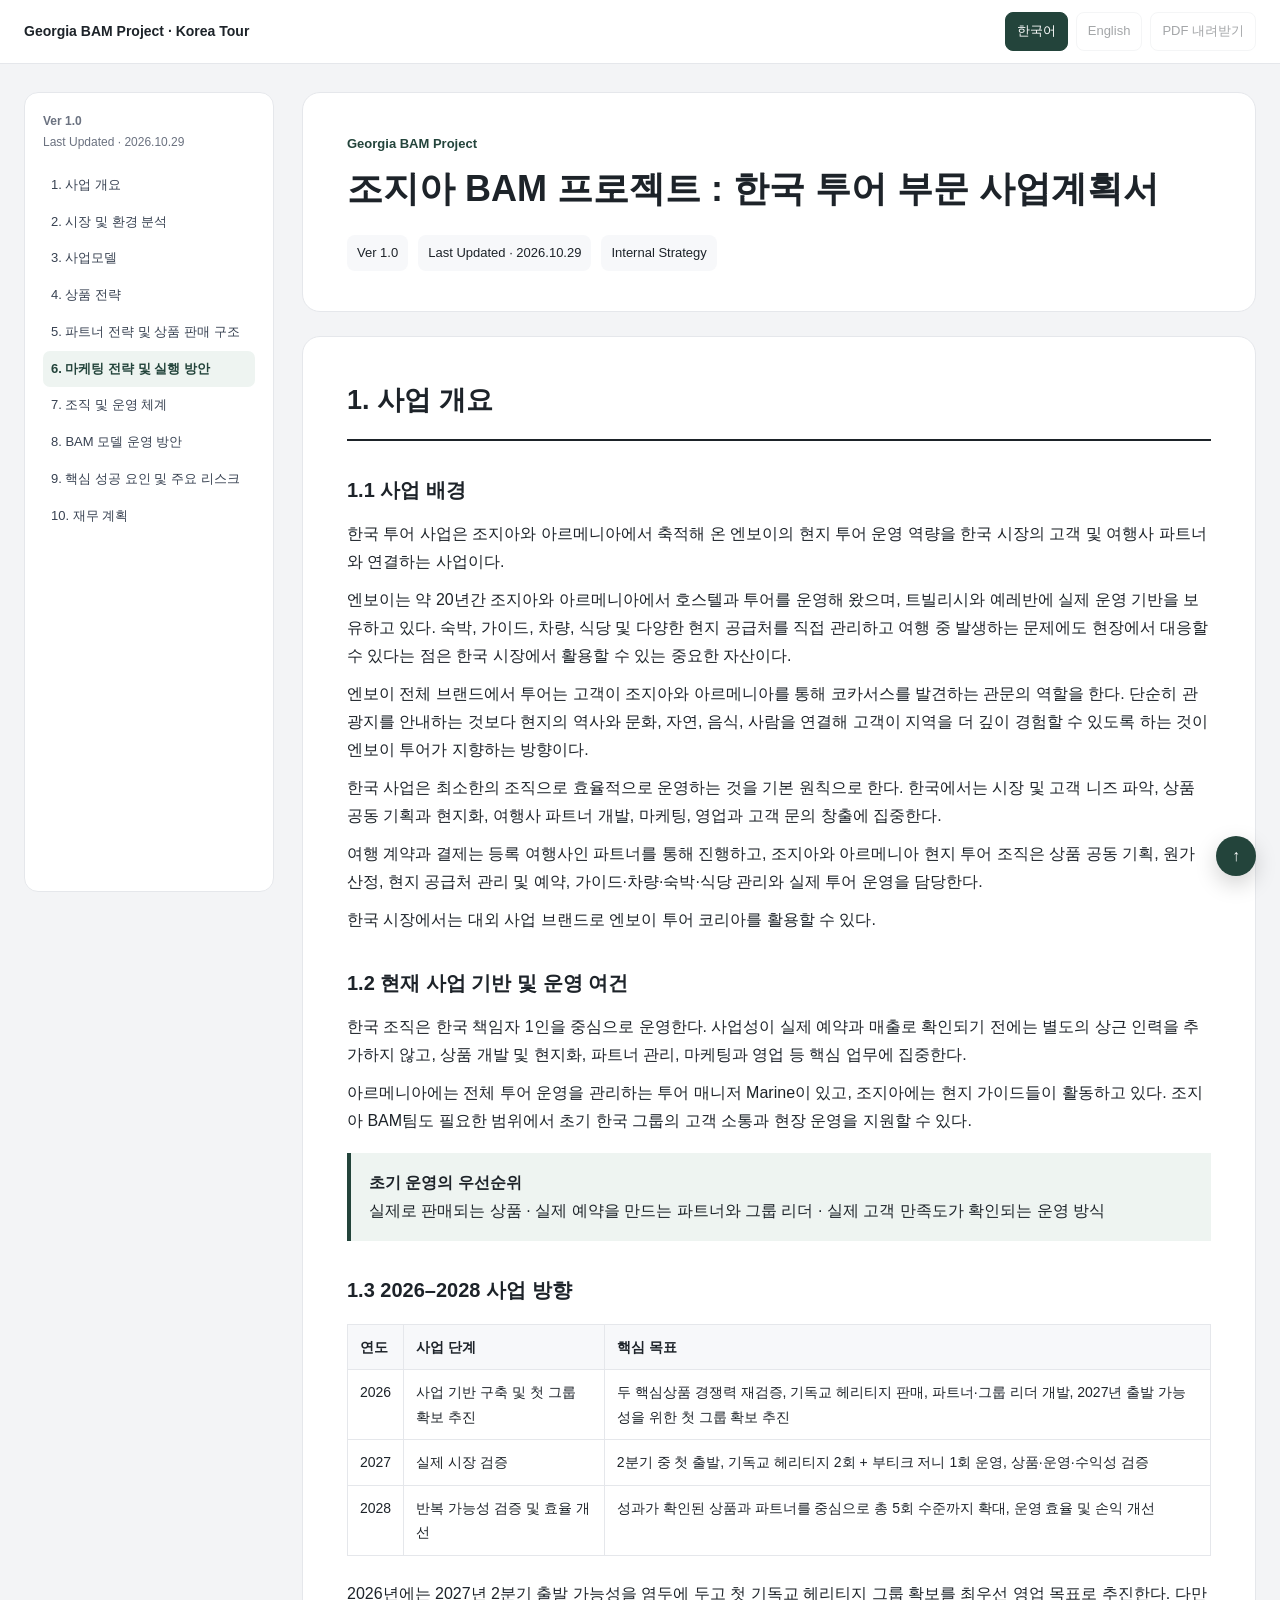
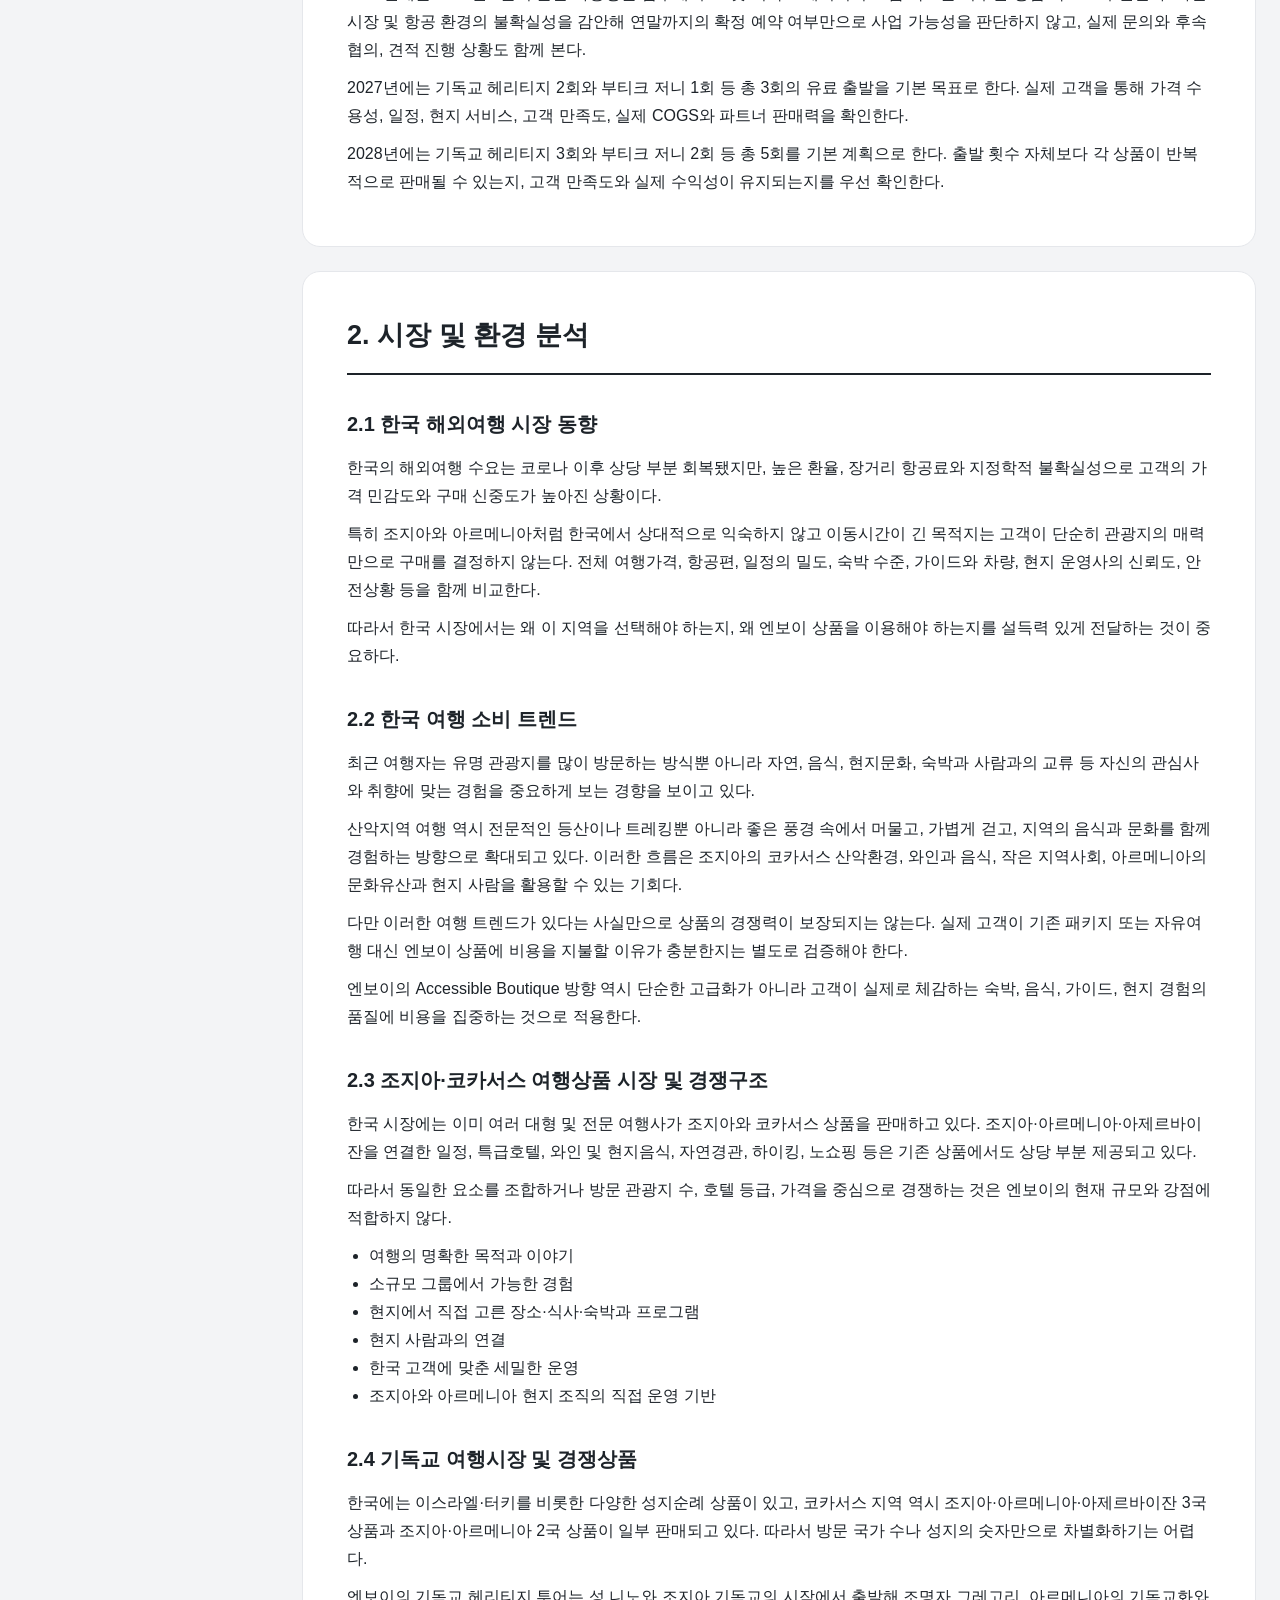
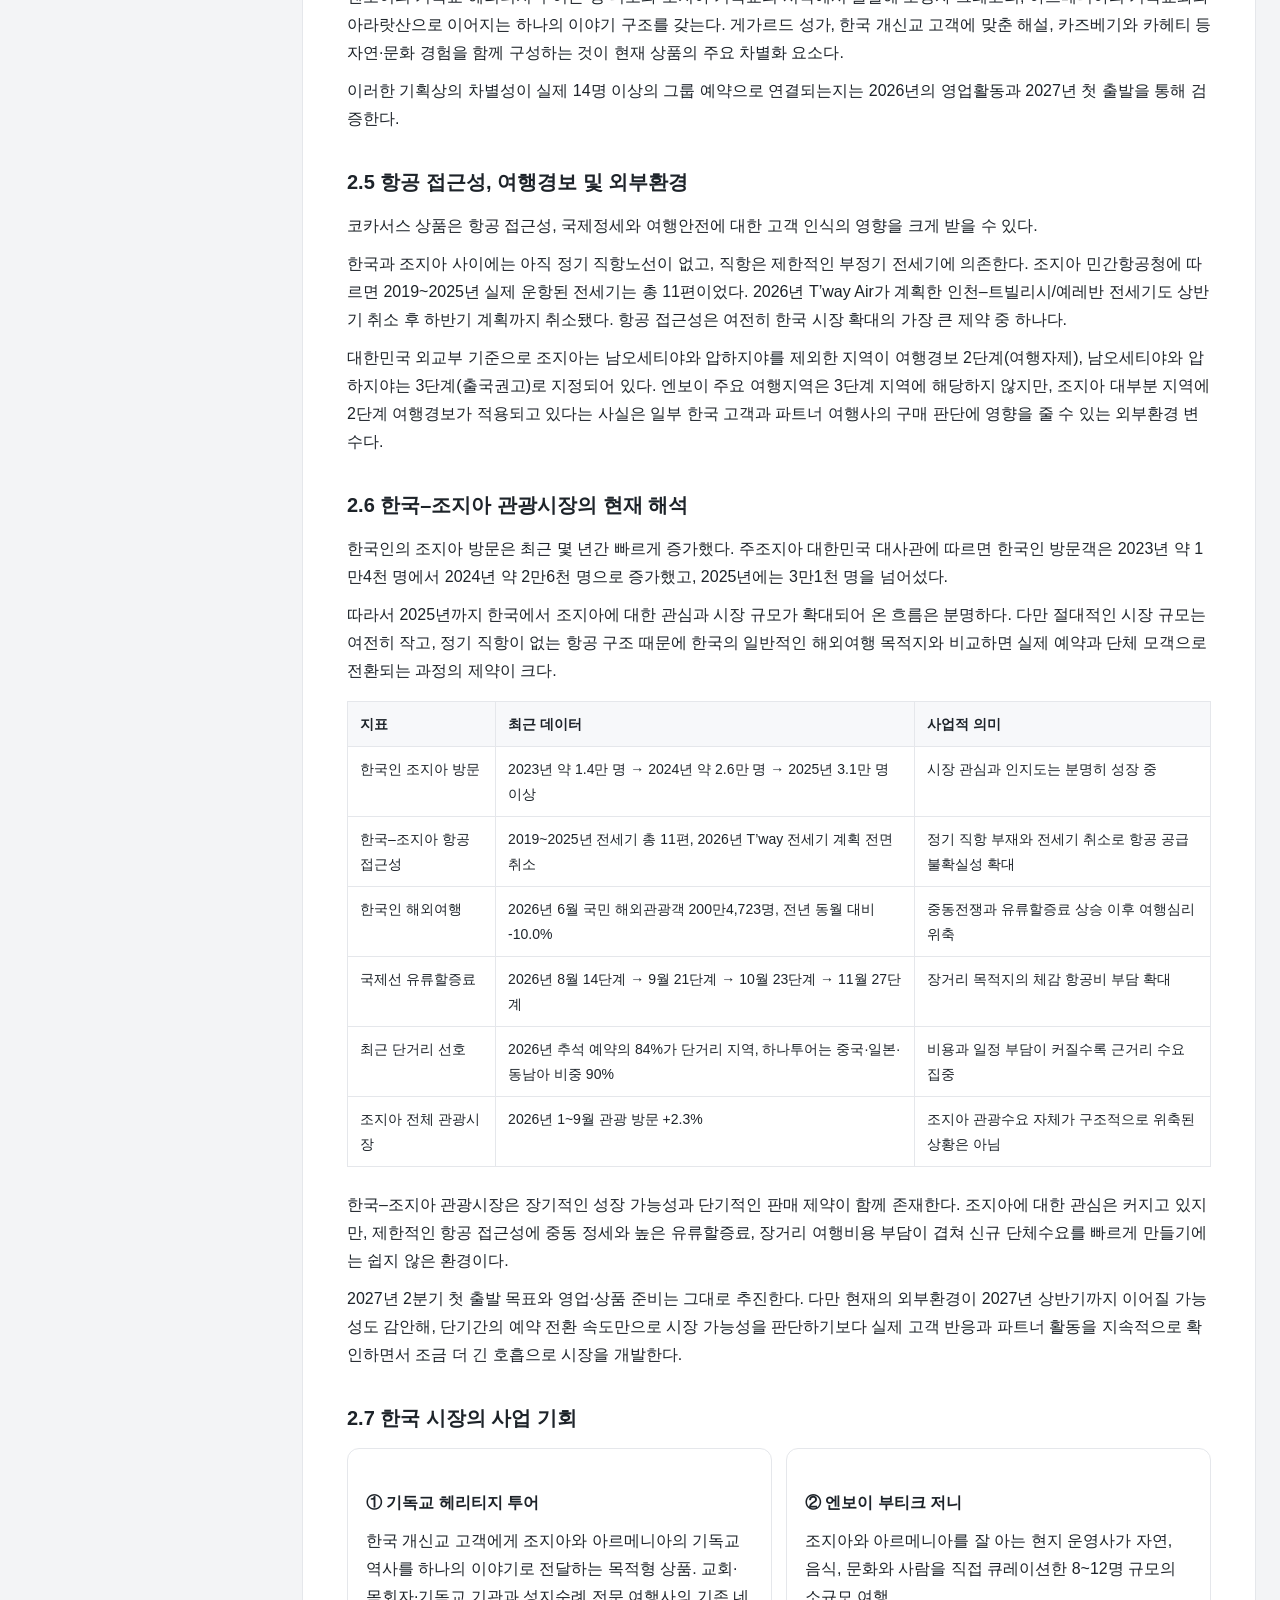
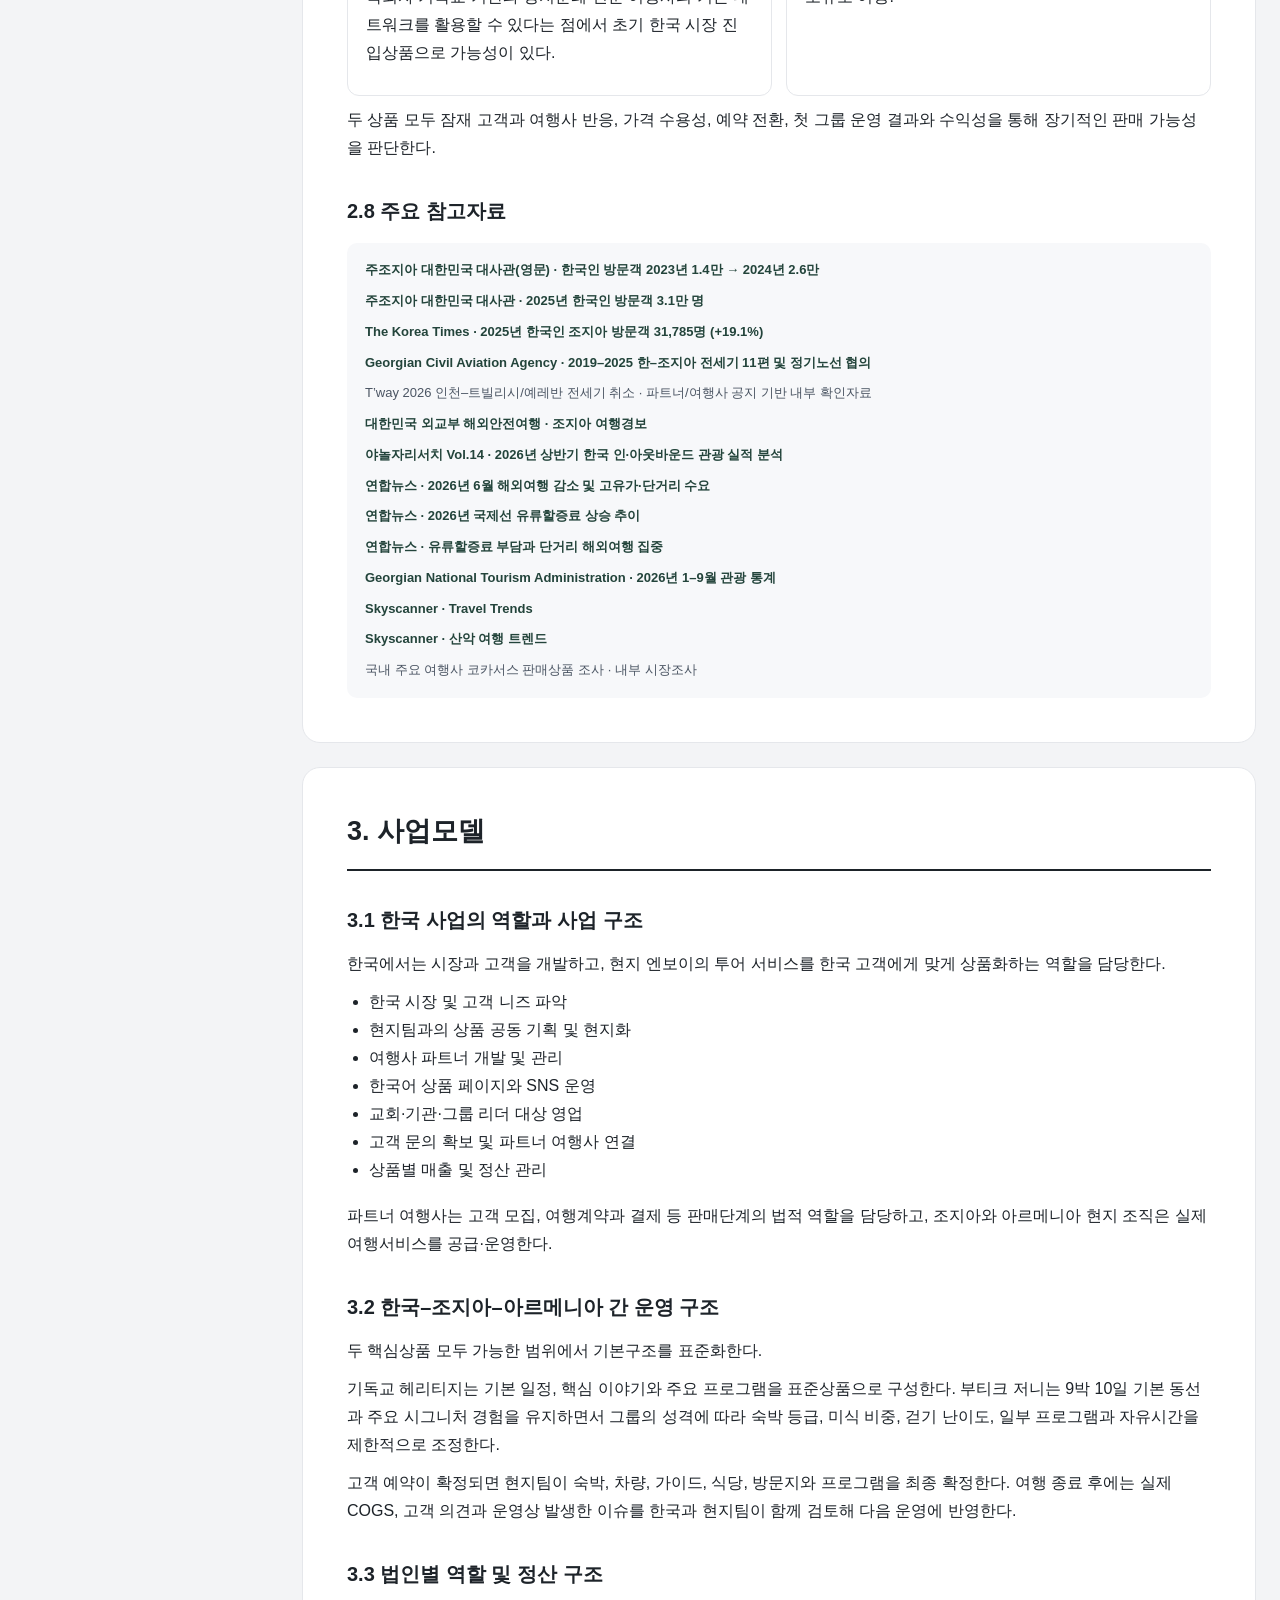
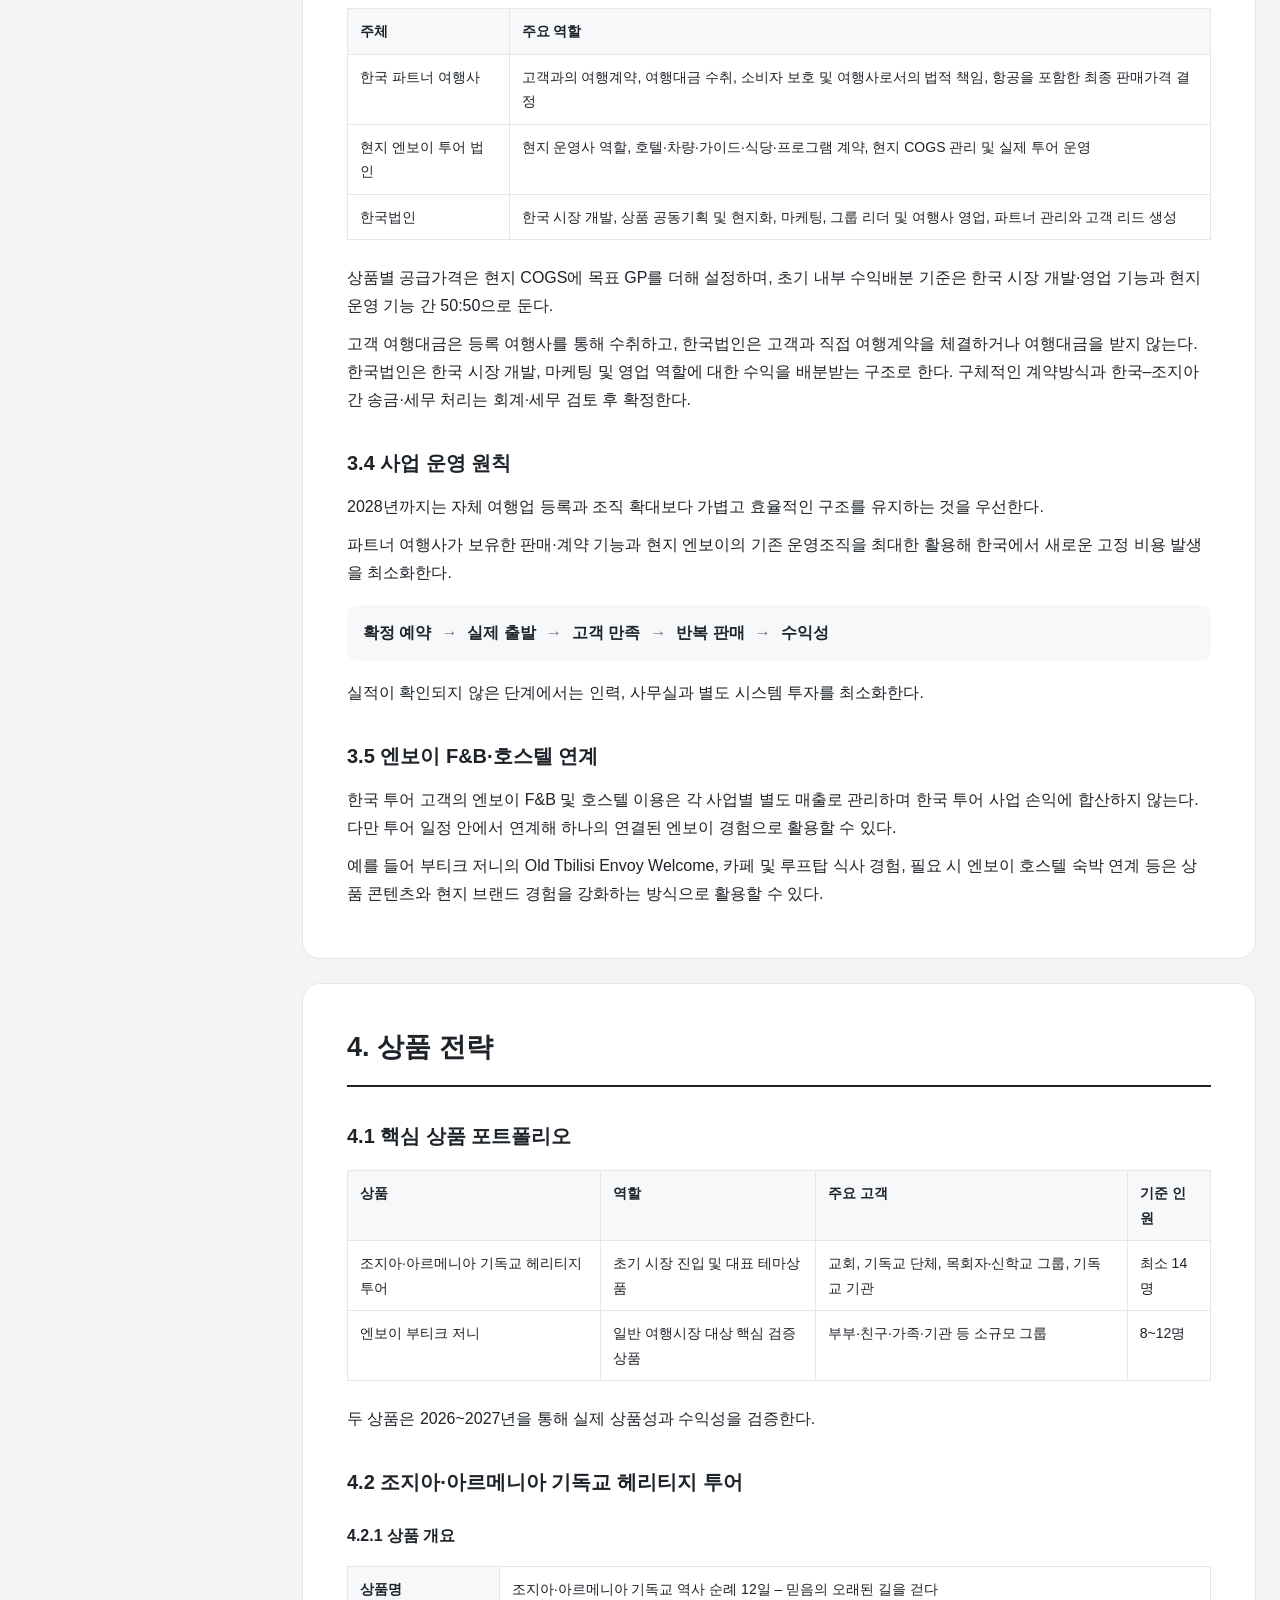
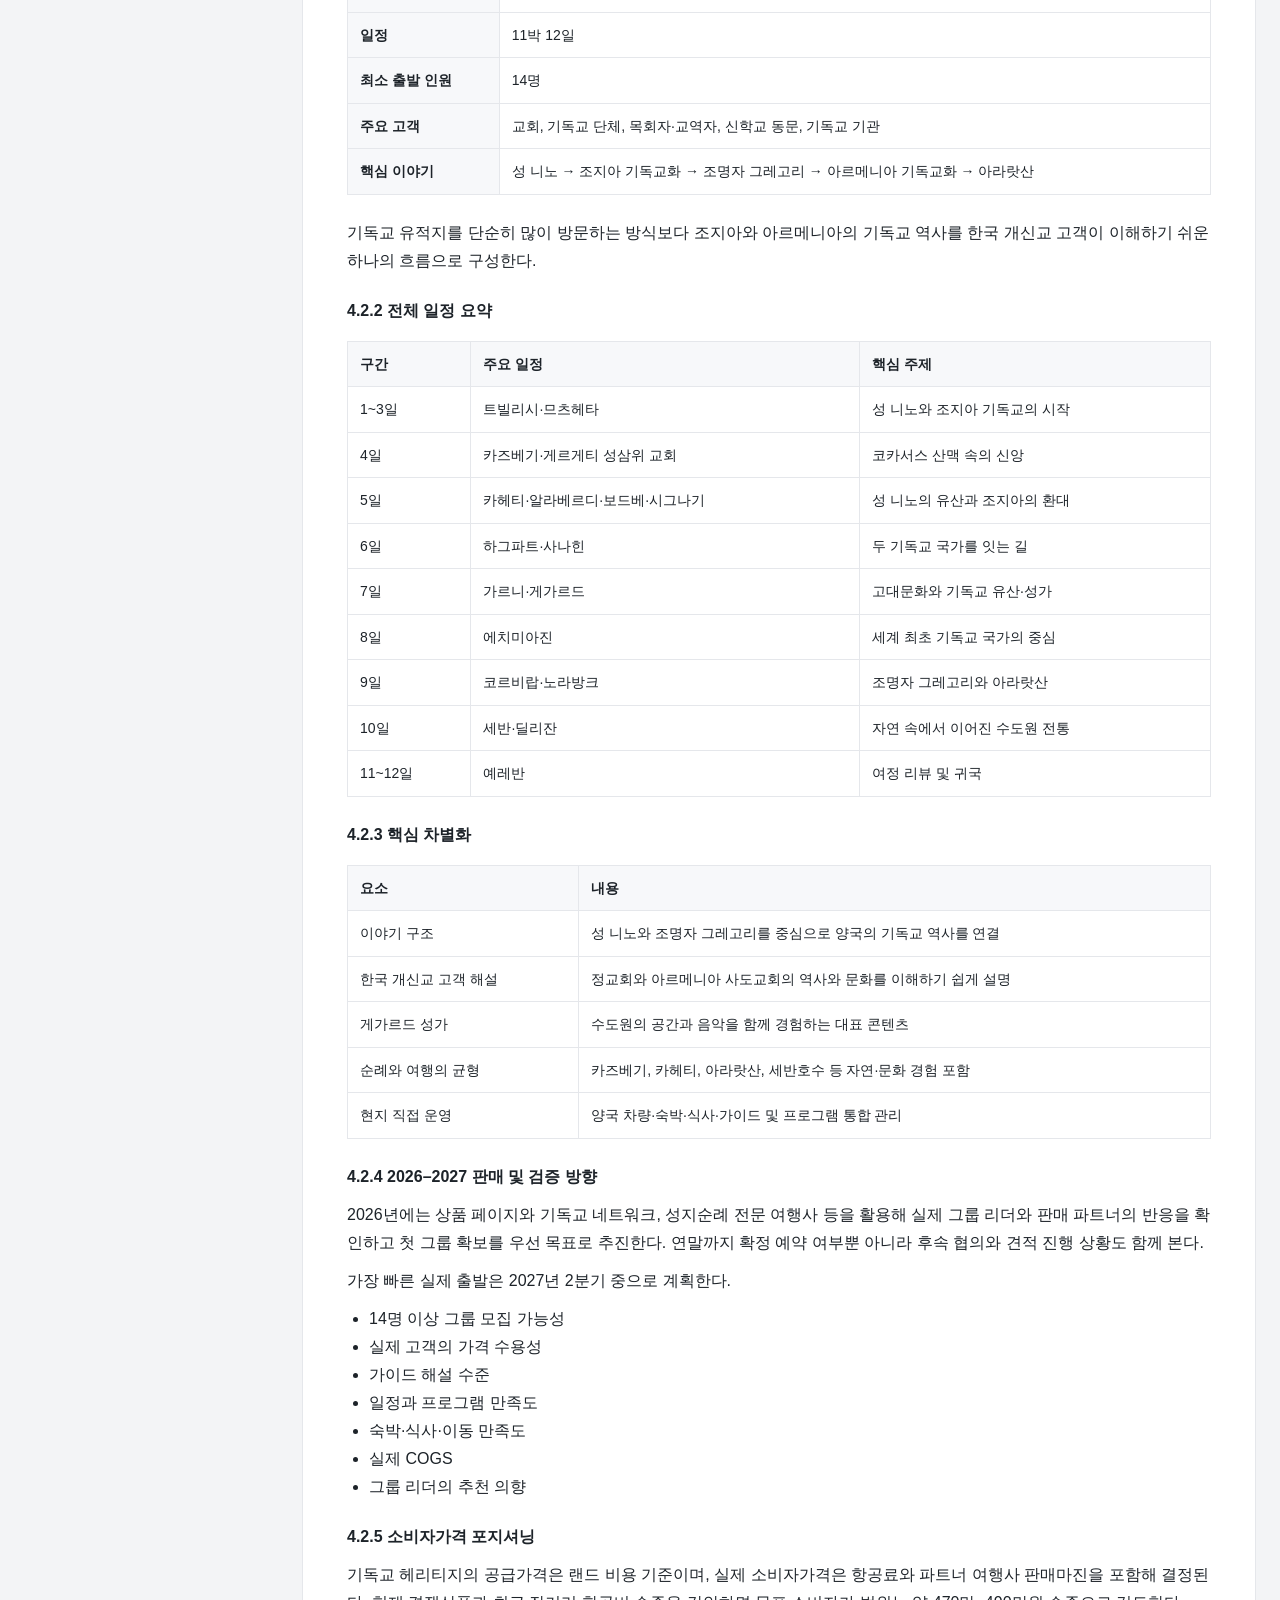
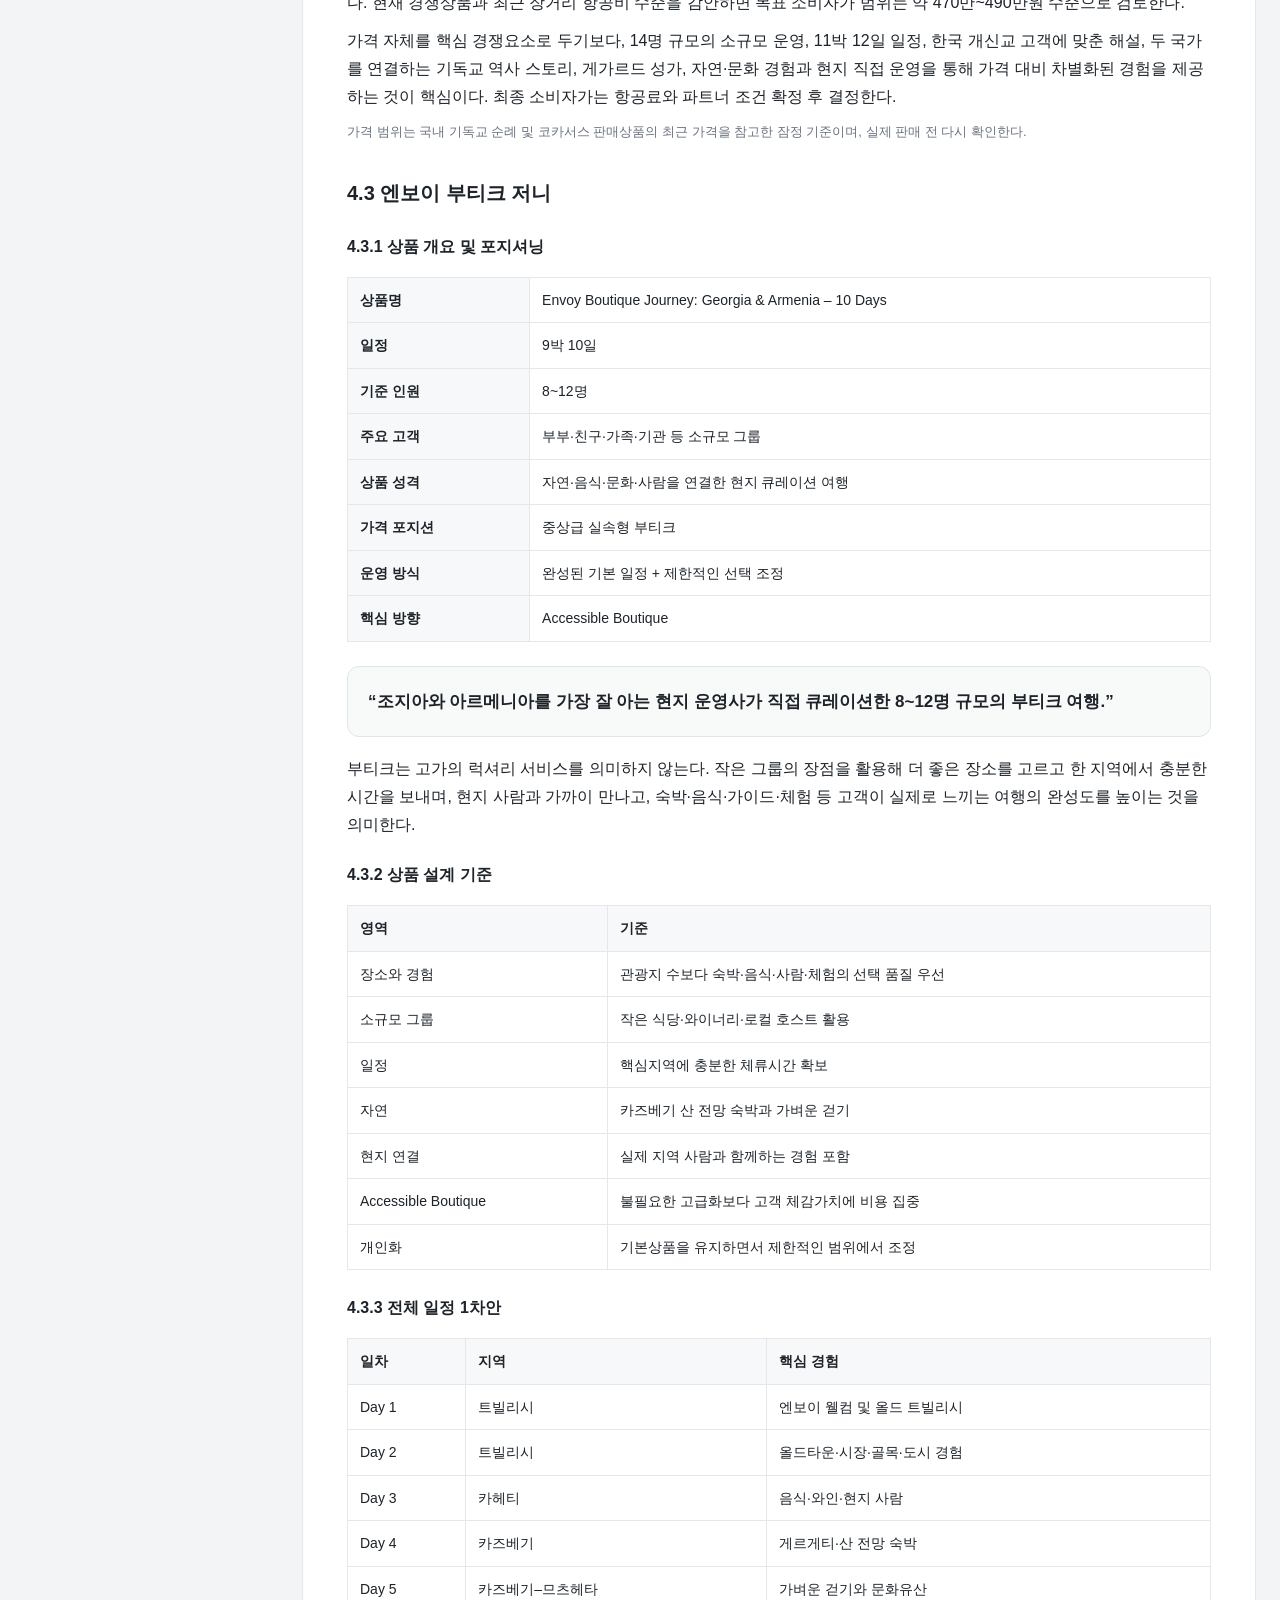
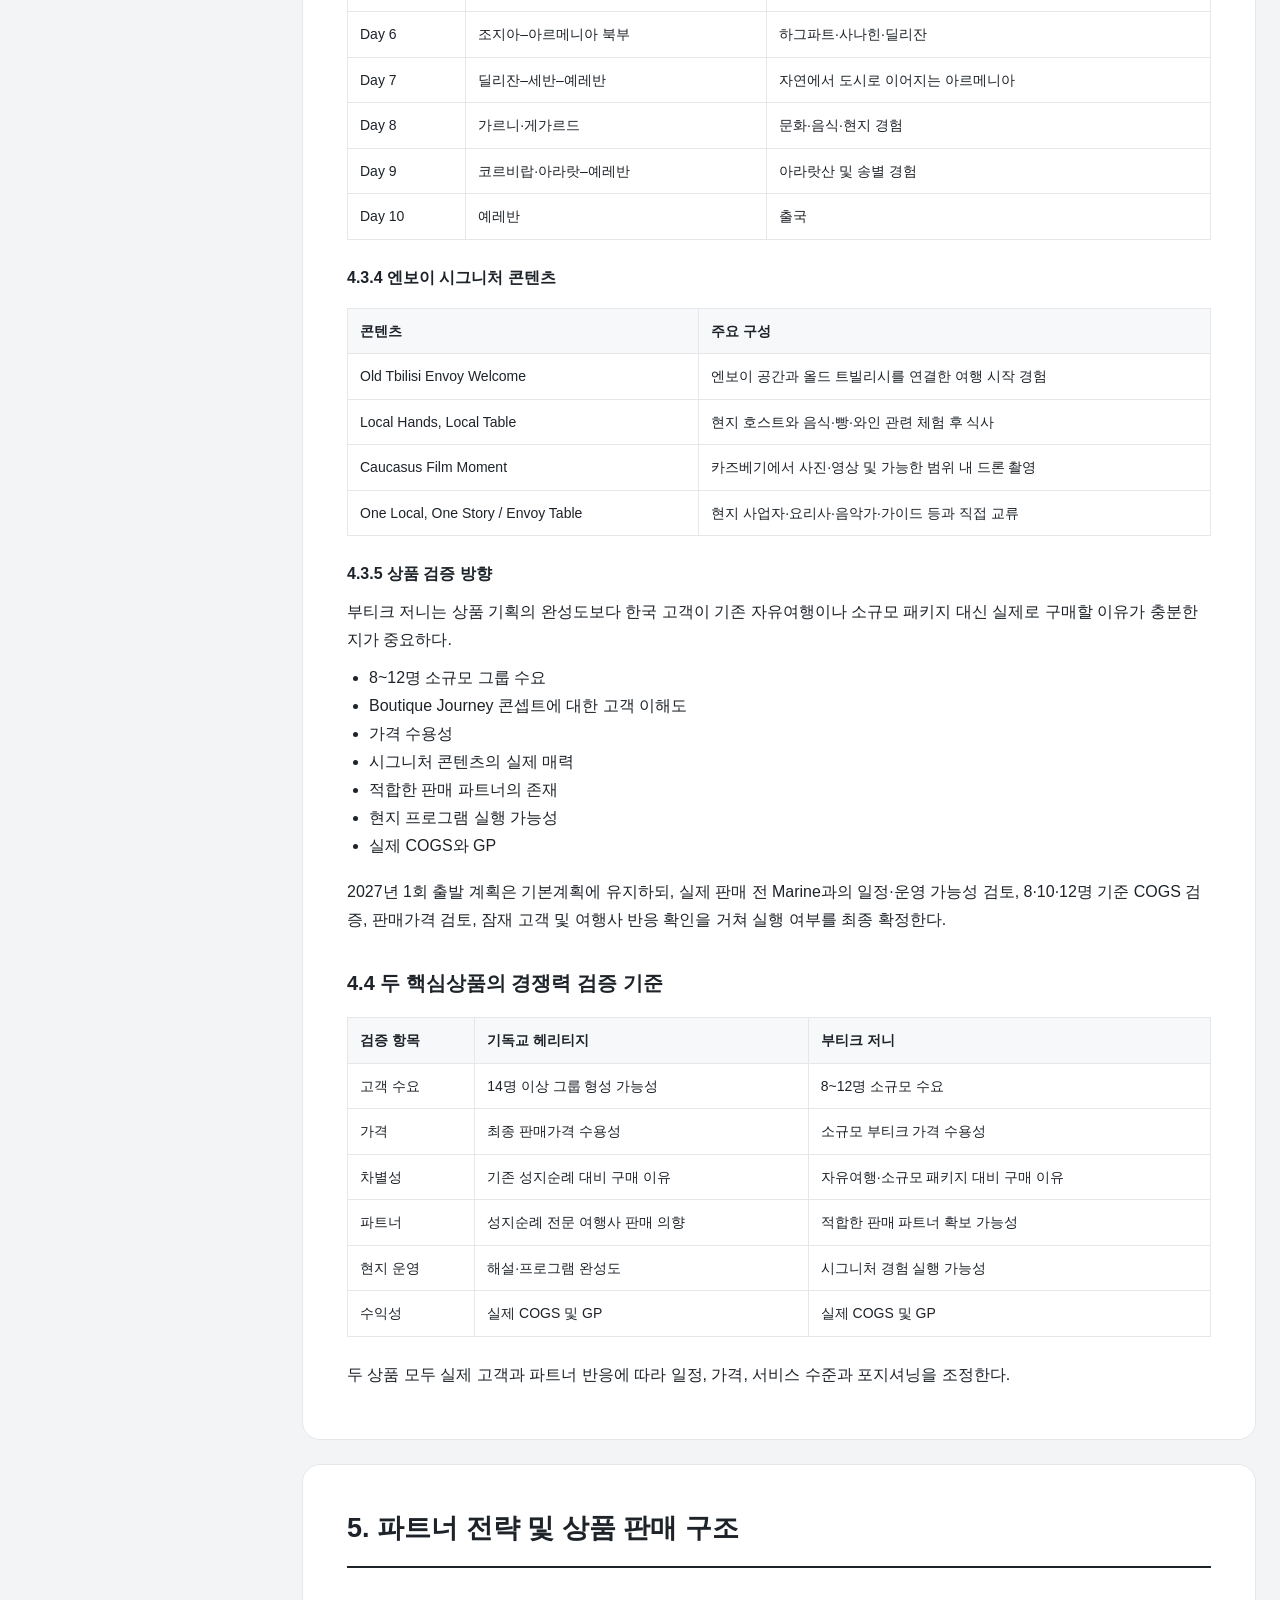
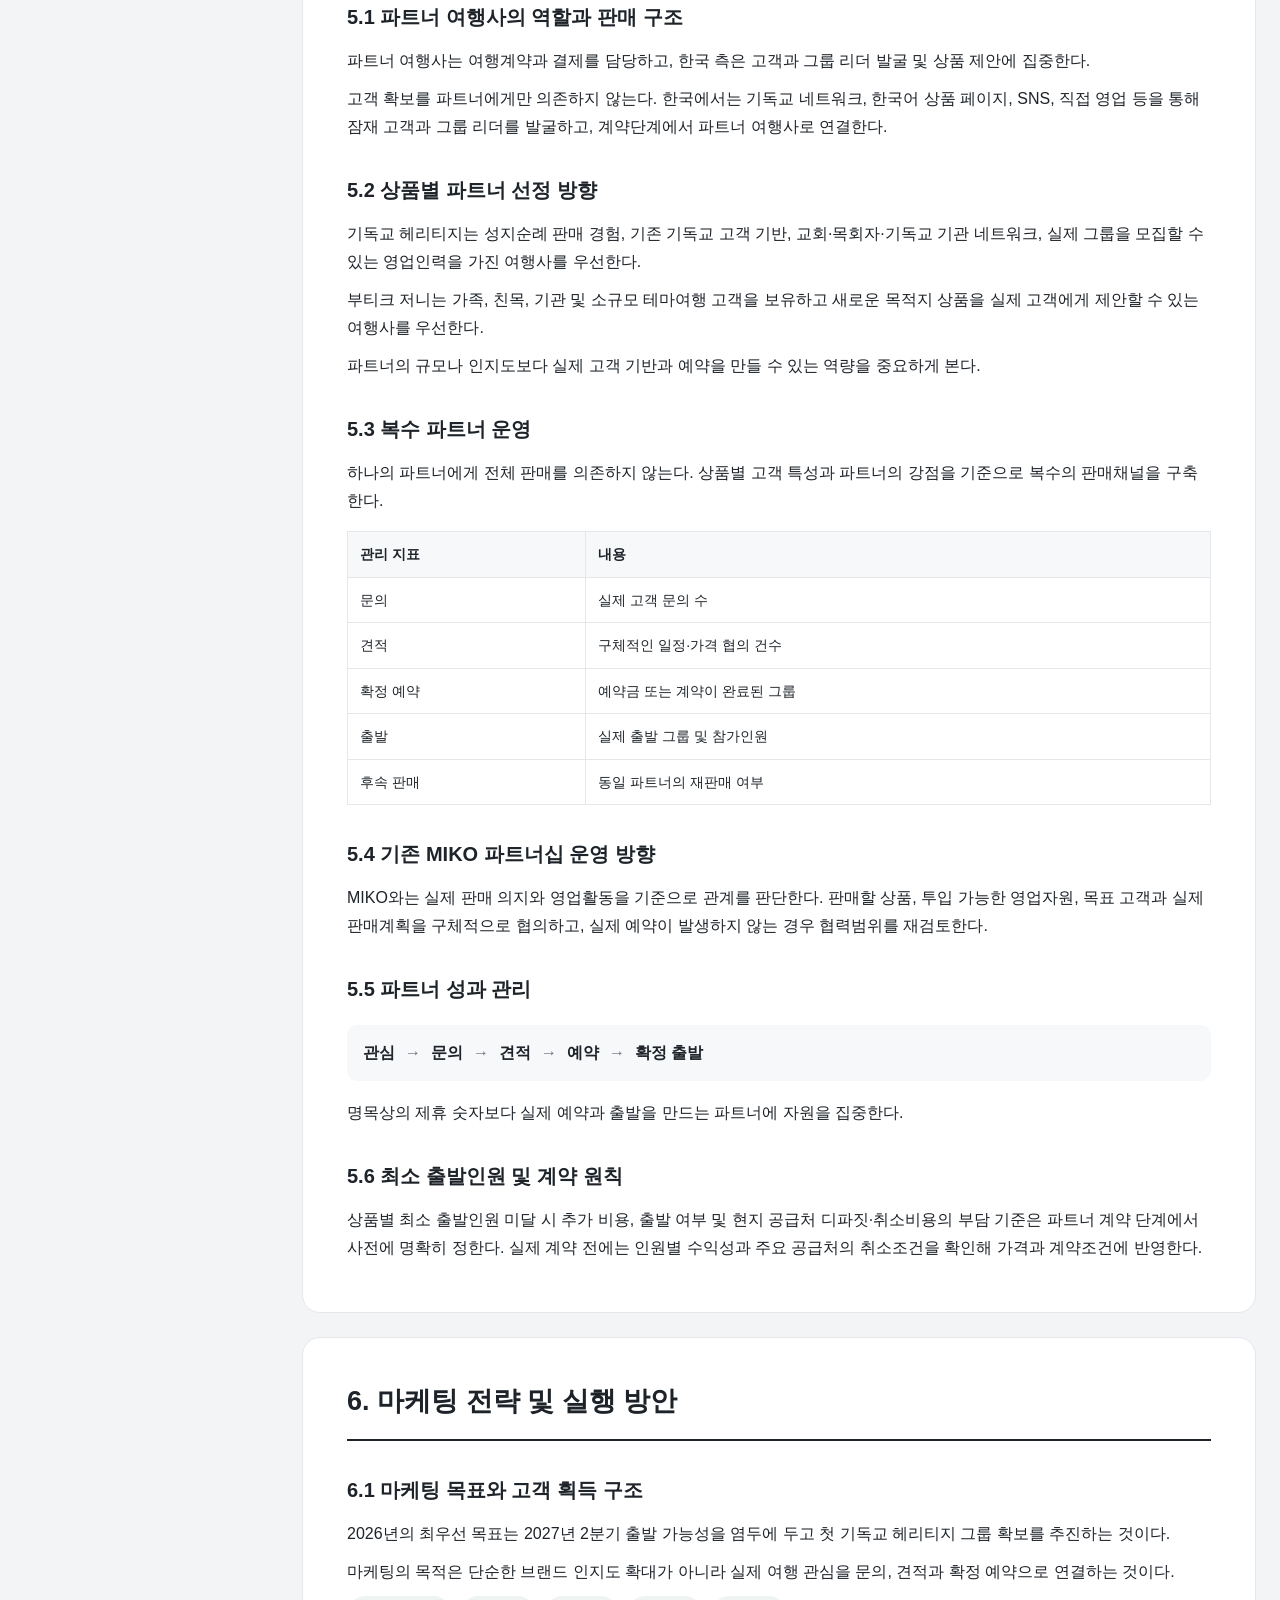
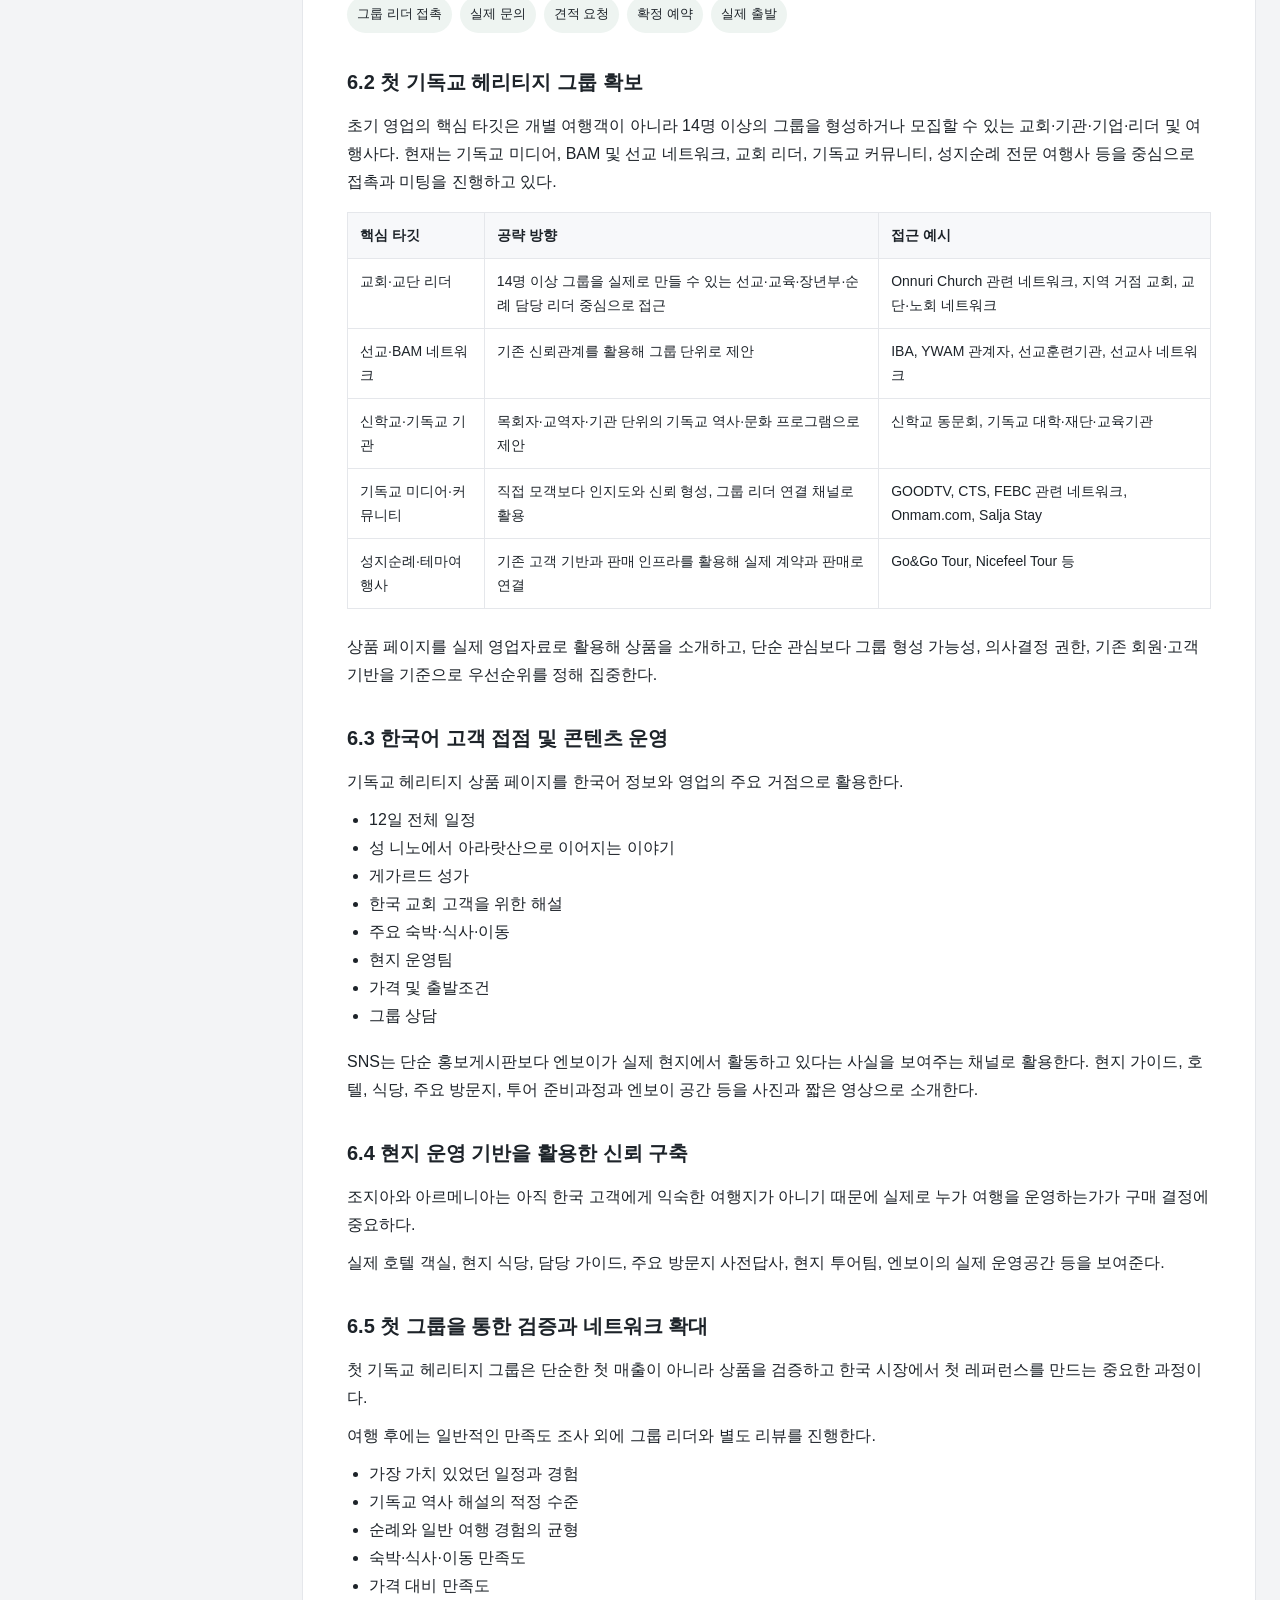
==== index.html @ 13e1962d "Refine Korean master into concise Ryan-style business plan" ====
<!doctype html><html lang="ko"><head><meta charset="utf-8"><meta name="viewport" content="width=device-width,initial-scale=1"><title>조지아 BAM 프로젝트 : 한국 투어 부문 사업계획서</title><link rel="stylesheet" href="styles.css"></head><body id="top">
<header class="topbar"><div class="topbar-inner"><div class="brand">Georgia BAM Project · Korea Tour</div><div class="actions"><details class="mobile-toc"><summary class="btn">목차</summary><nav><a href="#sec1">1. 사업 개요</a><a href="#sec2">2. 시장 및 환경 분석</a><a href="#sec3">3. 사업모델</a><a href="#sec4">4. 상품 전략</a><a href="#sec5">5. 파트너 전략 및 상품 판매 구조</a><a href="#sec6">6. 마케팅 전략 및 실행 방안</a><a href="#sec7">7. 조직 및 운영 체계</a><a href="#sec8">8. BAM 모델 운영 방안</a><a href="#sec9">9. 핵심 성공 요인 및 주요 리스크</a><a href="#sec10">10. 재무 계획</a></nav></details><a class="btn active" href="index.html">한국어</a><a class="btn disabled" href="#">English</a><a class="btn disabled" href="#">PDF 내려받기</a></div></div></header>
<div class="layout"><aside class="sidebar"><div class="meta"><strong>Ver 1.0</strong><br>Last Updated · 2026.10.29</div><nav>
<a href="#sec1">1. 사업 개요</a><a href="#sec2">2. 시장 및 환경 분석</a><a href="#sec3">3. 사업모델</a><a href="#sec4">4. 상품 전략</a><a href="#sec5">5. 파트너 전략 및 상품 판매 구조</a><a href="#sec6">6. 마케팅 전략 및 실행 방안</a><a href="#sec7">7. 조직 및 운영 체계</a><a href="#sec8">8. BAM 모델 운영 방안</a><a href="#sec9">9. 핵심 성공 요인 및 주요 리스크</a><a href="#sec10">10. 재무 계획</a>
</nav></aside><main>
<section class="hero"><div class="eyebrow">Georgia BAM Project</div><h1>조지아 BAM 프로젝트 : 한국 투어 부문 사업계획서</h1><div class="hero-meta"><span>Ver 1.0</span><span>Last Updated · 2026.10.29</span><span>Internal Strategy</span></div></section>
<section id="sec1" class="report-section"><h2>1. 사업 개요</h2>
<h3>1.1 사업 배경</h3><p>한국 투어 사업은 조지아와 아르메니아에서 축적해 온 엔보이의 현지 투어 운영 역량을 한국 시장의 고객 및 여행사 파트너와 연결하는 사업이다.</p><p>엔보이는 약 20년간 조지아와 아르메니아에서 호스텔과 투어를 운영해 왔으며, 트빌리시와 예레반에 실제 운영 기반을 보유하고 있다. 숙박, 가이드, 차량, 식당 및 다양한 현지 공급처를 직접 관리하고 여행 중 발생하는 문제에도 현장에서 대응할 수 있다는 점은 한국 시장에서 활용할 수 있는 중요한 자산이다.</p><p>엔보이 전체 브랜드에서 투어는 고객이 조지아와 아르메니아를 통해 코카서스를 발견하는 관문의 역할을 한다. 단순히 관광지를 안내하는 것보다 현지의 역사와 문화, 자연, 음식, 사람을 연결해 고객이 지역을 더 깊이 경험할 수 있도록 하는 것이 엔보이 투어가 지향하는 방향이다.</p><p>한국 사업은 최소한의 조직으로 효율적으로 운영하는 것을 기본 원칙으로 한다. 한국에서는 시장 및 고객 니즈 파악, 상품 공동 기획과 현지화, 여행사 파트너 개발, 마케팅, 영업과 고객 문의 창출에 집중한다.</p><p>여행 계약과 결제는 등록 여행사인 파트너를 통해 진행하고, 조지아와 아르메니아 현지 투어 조직은 상품 공동 기획, 원가 산정, 현지 공급처 관리 및 예약, 가이드·차량·숙박·식당 관리와 실제 투어 운영을 담당한다.</p><p>한국 시장에서는 대외 사업 브랜드로 엔보이 투어 코리아를 활용할 수 있다.</p>
<h3>1.2 현재 사업 기반 및 운영 여건</h3><p>한국 조직은 한국 책임자 1인을 중심으로 운영한다. 사업성이 실제 예약과 매출로 확인되기 전에는 별도의 상근 인력을 추가하지 않고, 상품 개발 및 현지화, 파트너 관리, 마케팅과 영업 등 핵심 업무에 집중한다.</p><p>아르메니아에는 전체 투어 운영을 관리하는 투어 매니저 Marine이 있고, 조지아에는 현지 가이드들이 활동하고 있다. 조지아 BAM팀도 필요한 범위에서 초기 한국 그룹의 고객 소통과 현장 운영을 지원할 수 있다.</p><div class="callout"><strong>초기 운영의 우선순위</strong><br>실제로 판매되는 상품 · 실제 예약을 만드는 파트너와 그룹 리더 · 실제 고객 만족도가 확인되는 운영 방식</div>
<h3>1.3 2026–2028 사업 방향</h3><table><thead><tr><th>연도</th><th>사업 단계</th><th>핵심 목표</th></tr></thead><tbody><tr><td>2026</td><td>사업 기반 구축 및 첫 그룹 확보 추진</td><td>두 핵심상품 경쟁력 재검증, 기독교 헤리티지 판매, 파트너·그룹 리더 개발, 2027년 출발 가능성을 위한 첫 그룹 확보 추진</td></tr><tr><td>2027</td><td>실제 시장 검증</td><td>2분기 중 첫 출발, 기독교 헤리티지 2회 + 부티크 저니 1회 운영, 상품·운영·수익성 검증</td></tr><tr><td>2028</td><td>반복 가능성 검증 및 효율 개선</td><td>성과가 확인된 상품과 파트너를 중심으로 총 5회 수준까지 확대, 운영 효율 및 손익 개선</td></tr></tbody></table><p>2026년에는 2027년 2분기 출발 가능성을 염두에 두고 첫 기독교 헤리티지 그룹 확보를 최우선 영업 목표로 추진한다. 다만 시장 및 항공 환경의 불확실성을 감안해 연말까지의 확정 예약 여부만으로 사업 가능성을 판단하지 않고, 실제 문의와 후속 협의, 견적 진행 상황도 함께 본다.</p><p>2027년에는 기독교 헤리티지 2회와 부티크 저니 1회 등 총 3회의 유료 출발을 기본 목표로 한다. 실제 고객을 통해 가격 수용성, 일정, 현지 서비스, 고객 만족도, 실제 COGS와 파트너 판매력을 확인한다.</p><p>2028년에는 기독교 헤리티지 3회와 부티크 저니 2회 등 총 5회를 기본 계획으로 한다. 출발 횟수 자체보다 각 상품이 반복적으로 판매될 수 있는지, 고객 만족도와 실제 수익성이 유지되는지를 우선 확인한다.</p></section>

<section id="sec2" class="report-section"><h2>2. 시장 및 환경 분석</h2>
<h3>2.1 한국 해외여행 시장 동향</h3><p>한국의 해외여행 수요는 코로나 이후 상당 부분 회복됐지만, 높은 환율, 장거리 항공료와 지정학적 불확실성으로 고객의 가격 민감도와 구매 신중도가 높아진 상황이다.</p><p>특히 조지아와 아르메니아처럼 한국에서 상대적으로 익숙하지 않고 이동시간이 긴 목적지는 고객이 단순히 관광지의 매력만으로 구매를 결정하지 않는다. 전체 여행가격, 항공편, 일정의 밀도, 숙박 수준, 가이드와 차량, 현지 운영사의 신뢰도, 안전상황 등을 함께 비교한다.</p><p>따라서 한국 시장에서는 왜 이 지역을 선택해야 하는지, 왜 엔보이 상품을 이용해야 하는지를 설득력 있게 전달하는 것이 중요하다.</p>
<h3>2.2 한국 여행 소비 트렌드</h3><p>최근 여행자는 유명 관광지를 많이 방문하는 방식뿐 아니라 자연, 음식, 현지문화, 숙박과 사람과의 교류 등 자신의 관심사와 취향에 맞는 경험을 중요하게 보는 경향을 보이고 있다.</p><p>산악지역 여행 역시 전문적인 등산이나 트레킹뿐 아니라 좋은 풍경 속에서 머물고, 가볍게 걷고, 지역의 음식과 문화를 함께 경험하는 방향으로 확대되고 있다. 이러한 흐름은 조지아의 코카서스 산악환경, 와인과 음식, 작은 지역사회, 아르메니아의 문화유산과 현지 사람을 활용할 수 있는 기회다.</p><p>다만 이러한 여행 트렌드가 있다는 사실만으로 상품의 경쟁력이 보장되지는 않는다. 실제 고객이 기존 패키지 또는 자유여행 대신 엔보이 상품에 비용을 지불할 이유가 충분한지는 별도로 검증해야 한다.</p><p>엔보이의 Accessible Boutique 방향 역시 단순한 고급화가 아니라 고객이 실제로 체감하는 숙박, 음식, 가이드, 현지 경험의 품질에 비용을 집중하는 것으로 적용한다.</p>
<h3>2.3 조지아·코카서스 여행상품 시장 및 경쟁구조</h3><p>한국 시장에는 이미 여러 대형 및 전문 여행사가 조지아와 코카서스 상품을 판매하고 있다. 조지아·아르메니아·아제르바이잔을 연결한 일정, 특급호텔, 와인 및 현지음식, 자연경관, 하이킹, 노쇼핑 등은 기존 상품에서도 상당 부분 제공되고 있다.</p><p>따라서 동일한 요소를 조합하거나 방문 관광지 수, 호텔 등급, 가격을 중심으로 경쟁하는 것은 엔보이의 현재 규모와 강점에 적합하지 않다.</p><ul><li>여행의 명확한 목적과 이야기</li><li>소규모 그룹에서 가능한 경험</li><li>현지에서 직접 고른 장소·식사·숙박과 프로그램</li><li>현지 사람과의 연결</li><li>한국 고객에 맞춘 세밀한 운영</li><li>조지아와 아르메니아 현지 조직의 직접 운영 기반</li></ul>
<h3>2.4 기독교 여행시장 및 경쟁상품</h3><p>한국에는 이스라엘·터키를 비롯한 다양한 성지순례 상품이 있고, 코카서스 지역 역시 조지아·아르메니아·아제르바이잔 3국 상품과 조지아·아르메니아 2국 상품이 일부 판매되고 있다. 따라서 방문 국가 수나 성지의 숫자만으로 차별화하기는 어렵다.</p><p>엔보이의 기독교 헤리티지 투어는 성 니노와 조지아 기독교의 시작에서 출발해 조명자 그레고리, 아르메니아의 기독교화와 아라랏산으로 이어지는 하나의 이야기 구조를 갖는다. 게가르드 성가, 한국 개신교 고객에 맞춘 해설, 카즈베기와 카헤티 등 자연·문화 경험을 함께 구성하는 것이 현재 상품의 주요 차별화 요소다.</p><p>이러한 기획상의 차별성이 실제 14명 이상의 그룹 예약으로 연결되는지는 2026년의 영업활동과 2027년 첫 출발을 통해 검증한다.</p>
<h3>2.5 항공 접근성, 여행경보 및 외부환경</h3>
<p>코카서스 상품은 항공 접근성, 국제정세와 여행안전에 대한 고객 인식의 영향을 크게 받을 수 있다.</p>
<p>한국과 조지아 사이에는 아직 정기 직항노선이 없고, 직항은 제한적인 부정기 전세기에 의존한다. 조지아 민간항공청에 따르면 2019~2025년 실제 운항된 전세기는 총 11편이었다. 2026년 T’way Air가 계획한 인천–트빌리시/예레반 전세기도 상반기 취소 후 하반기 계획까지 취소됐다. 항공 접근성은 여전히 한국 시장 확대의 가장 큰 제약 중 하나다.</p>
<p>대한민국 외교부 기준으로 조지아는 남오세티야와 압하지야를 제외한 지역이 여행경보 2단계(여행자제), 남오세티야와 압하지야는 3단계(출국권고)로 지정되어 있다. 엔보이 주요 여행지역은 3단계 지역에 해당하지 않지만, 조지아 대부분 지역에 2단계 여행경보가 적용되고 있다는 사실은 일부 한국 고객과 파트너 여행사의 구매 판단에 영향을 줄 수 있는 외부환경 변수다.</p>

<h3>2.6 한국–조지아 관광시장의 현재 해석</h3>
<p>한국인의 조지아 방문은 최근 몇 년간 빠르게 증가했다. 주조지아 대한민국 대사관에 따르면 한국인 방문객은 2023년 약 1만4천 명에서 2024년 약 2만6천 명으로 증가했고, 2025년에는 3만1천 명을 넘어섰다.</p>
<p>따라서 2025년까지 한국에서 조지아에 대한 관심과 시장 규모가 확대되어 온 흐름은 분명하다. 다만 절대적인 시장 규모는 여전히 작고, 정기 직항이 없는 항공 구조 때문에 한국의 일반적인 해외여행 목적지와 비교하면 실제 예약과 단체 모객으로 전환되는 과정의 제약이 크다.</p>

<table><thead><tr><th>지표</th><th>최근 데이터</th><th>사업적 의미</th></tr></thead><tbody>
<tr><td>한국인 조지아 방문</td><td>2023년 약 1.4만 명 → 2024년 약 2.6만 명 → 2025년 3.1만 명 이상</td><td>시장 관심과 인지도는 분명히 성장 중</td></tr>

<tr><td>한국–조지아 항공 접근성</td><td>2019~2025년 전세기 총 11편, 2026년 T’way 전세기 계획 전면 취소</td><td>정기 직항 부재와 전세기 취소로 항공 공급 불확실성 확대</td></tr>
<tr><td>한국인 해외여행</td><td>2026년 6월 국민 해외관광객 200만4,723명, 전년 동월 대비 -10.0%</td><td>중동전쟁과 유류할증료 상승 이후 여행심리 위축</td></tr>
<tr><td>국제선 유류할증료</td><td>2026년 8월 14단계 → 9월 21단계 → 10월 23단계 → 11월 27단계</td><td>장거리 목적지의 체감 항공비 부담 확대</td></tr>
<tr><td>최근 단거리 선호</td><td>2026년 추석 예약의 84%가 단거리 지역, 하나투어는 중국·일본·동남아 비중 90%</td><td>비용과 일정 부담이 커질수록 근거리 수요 집중</td></tr>
<tr><td>조지아 전체 관광시장</td><td>2026년 1~9월 관광 방문 +2.3%</td><td>조지아 관광수요 자체가 구조적으로 위축된 상황은 아님</td></tr>
</tbody></table>

<p>한국–조지아 관광시장은 장기적인 성장 가능성과 단기적인 판매 제약이 함께 존재한다. 조지아에 대한 관심은 커지고 있지만, 제한적인 항공 접근성에 중동 정세와 높은 유류할증료, 장거리 여행비용 부담이 겹쳐 신규 단체수요를 빠르게 만들기에는 쉽지 않은 환경이다.</p>
<p>2027년 2분기 첫 출발 목표와 영업·상품 준비는 그대로 추진한다. 다만 현재의 외부환경이 2027년 상반기까지 이어질 가능성도 감안해, 단기간의 예약 전환 속도만으로 시장 가능성을 판단하기보다 실제 고객 반응과 파트너 활동을 지속적으로 확인하면서 조금 더 긴 호흡으로 시장을 개발한다.</p>

<h3>2.7 한국 시장의 사업 기회</h3><div class="two-col"><div class="card"><h4>① 기독교 헤리티지 투어</h4><p>한국 개신교 고객에게 조지아와 아르메니아의 기독교 역사를 하나의 이야기로 전달하는 목적형 상품. 교회·목회자·기독교 기관과 성지순례 전문 여행사의 기존 네트워크를 활용할 수 있다는 점에서 초기 한국 시장 진입상품으로 가능성이 있다.</p></div><div class="card"><h4>② 엔보이 부티크 저니</h4><p>조지아와 아르메니아를 잘 아는 현지 운영사가 자연, 음식, 문화와 사람을 직접 큐레이션한 8~12명 규모의 소규모 여행.</p></div></div><p>두 상품 모두 잠재 고객과 여행사 반응, 가격 수용성, 예약 전환, 첫 그룹 운영 결과와 수익성을 통해 장기적인 판매 가능성을 판단한다.</p>
<h3>2.8 주요 참고자료</h3>
<div class="references">
<a href="https://overseas.mofa.go.kr/ge-en/wpge/m_28690/contents.do" target="_blank" rel="noopener">주조지아 대한민국 대사관(영문) · 한국인 방문객 2023년 1.4만 → 2024년 2.6만</a>
<a href="https://overseas.mofa.go.kr/ge-ko/wpge/m_8873/contents.do" target="_blank" rel="noopener">주조지아 대한민국 대사관 · 2025년 한국인 방문객 3.1만 명</a>
<a href="https://www.koreatimes.co.kr/amp/foreignaffairs/20260224/georgia-a-small-country-with-big-potential-for-korean-investments" target="_blank" rel="noopener">The Korea Times · 2025년 한국인 조지아 방문객 31,785명 (+19.1%)</a>
<a href="https://gcaa.ge/%E1%83%90%E1%83%95%E1%83%98%E1%83%90%E1%83%AA%E1%83%98%E1%83%98%E1%83%A1-%E1%83%A1%E1%83%90%E1%83%90%E1%83%92%E1%83%94%E1%83%9C%E1%83%A2%E1%83%9D%E1%83%A1%E1%83%90-%E1%83%93%E1%83%90-%E1%83%90/" target="_blank" rel="noopener">Georgian Civil Aviation Agency · 2019–2025 한–조지아 전세기 11편 및 정기노선 협의</a>
<span>T’way 2026 인천–트빌리시/예레반 전세기 취소 · 파트너/여행사 공지 기반 내부 확인자료</span>
<a href="https://0404.go.kr/ntnSafetyInfo/332/detail" target="_blank" rel="noopener">대한민국 외교부 해외안전여행 · 조지아 여행경보</a>
<a href="https://www.yanolja-research.com/brief/view/867?lang=kr" target="_blank" rel="noopener">야놀자리서치 Vol.14 · 2026년 상반기 한국 인·아웃바운드 관광 실적 분석</a>
<a href="https://www.yna.co.kr/view/AKR20260801042800030" target="_blank" rel="noopener">연합뉴스 · 2026년 6월 해외여행 감소 및 고유가·단거리 수요</a>
<a href="https://www.yna.co.kr/amp/view/AKR20261016068000003" target="_blank" rel="noopener">연합뉴스 · 2026년 국제선 유류할증료 상승 추이</a>
<a href="https://www.yna.co.kr/view/AKR20260923155600030" target="_blank" rel="noopener">연합뉴스 · 유류할증료 부담과 단거리 해외여행 집중</a>
<a href="https://gnta.ge/%E1%83%9B%E1%83%94%E1%83%93%E1%83%98%E1%83%90-%E1%83%AA%E1%83%94%E1%83%9C%E1%83%A2%E1%83%A0%E1%83%98/stat-info-3" target="_blank" rel="noopener">Georgian National Tourism Administration · 2026년 1–9월 관광 통계</a>
<a href="https://www.skyscanner.co.kr/travel-trends" target="_blank" rel="noopener">Skyscanner · Travel Trends</a>
<a href="https://www.skyscanner.co.kr/travel-trends/mountains" target="_blank" rel="noopener">Skyscanner · 산악 여행 트렌드</a>
<span>국내 주요 여행사 코카서스 판매상품 조사 · 내부 시장조사</span>
</div></section>

<section id="sec3" class="report-section"><h2>3. 사업모델</h2><h3>3.1 한국 사업의 역할과 사업 구조</h3><p>한국에서는 시장과 고객을 개발하고, 현지 엔보이의 투어 서비스를 한국 고객에게 맞게 상품화하는 역할을 담당한다.</p><ul><li>한국 시장 및 고객 니즈 파악</li><li>현지팀과의 상품 공동 기획 및 현지화</li><li>여행사 파트너 개발 및 관리</li><li>한국어 상품 페이지와 SNS 운영</li><li>교회·기관·그룹 리더 대상 영업</li><li>고객 문의 확보 및 파트너 여행사 연결</li><li>상품별 매출 및 정산 관리</li></ul><p>파트너 여행사는 고객 모집, 여행계약과 결제 등 판매단계의 법적 역할을 담당하고, 조지아와 아르메니아 현지 조직은 실제 여행서비스를 공급·운영한다.</p>
<h3>3.2 한국–조지아–아르메니아 간 운영 구조</h3><p>두 핵심상품 모두 가능한 범위에서 기본구조를 표준화한다.</p><p>기독교 헤리티지는 기본 일정, 핵심 이야기와 주요 프로그램을 표준상품으로 구성한다. 부티크 저니는 9박 10일 기본 동선과 주요 시그니처 경험을 유지하면서 그룹의 성격에 따라 숙박 등급, 미식 비중, 걷기 난이도, 일부 프로그램과 자유시간을 제한적으로 조정한다.</p><p>고객 예약이 확정되면 현지팀이 숙박, 차량, 가이드, 식당, 방문지와 프로그램을 최종 확정한다. 여행 종료 후에는 실제 COGS, 고객 의견과 운영상 발생한 이슈를 한국과 현지팀이 함께 검토해 다음 운영에 반영한다.</p>
<h3>3.3 법인별 역할 및 정산 구조</h3>
<table><thead><tr><th>주체</th><th>주요 역할</th></tr></thead><tbody>
<tr><td>한국 파트너 여행사</td><td>고객과의 여행계약, 여행대금 수취, 소비자 보호 및 여행사로서의 법적 책임, 항공을 포함한 최종 판매가격 결정</td></tr>
<tr><td>현지 엔보이 투어 법인</td><td>현지 운영사 역할, 호텔·차량·가이드·식당·프로그램 계약, 현지 COGS 관리 및 실제 투어 운영</td></tr>
<tr><td>한국법인</td><td>한국 시장 개발, 상품 공동기획 및 현지화, 마케팅, 그룹 리더 및 여행사 영업, 파트너 관리와 고객 리드 생성</td></tr>
</tbody></table>
<p>상품별 공급가격은 현지 COGS에 목표 GP를 더해 설정하며, 초기 내부 수익배분 기준은 한국 시장 개발·영업 기능과 현지 운영 기능 간 50:50으로 둔다.</p>
<p>고객 여행대금은 등록 여행사를 통해 수취하고, 한국법인은 고객과 직접 여행계약을 체결하거나 여행대금을 받지 않는다. 한국법인은 한국 시장 개발, 마케팅 및 영업 역할에 대한 수익을 배분받는 구조로 한다. 구체적인 계약방식과 한국–조지아 간 송금·세무 처리는 회계·세무 검토 후 확정한다.</p>

<h3>3.4 사업 운영 원칙</h3><p>2028년까지는 자체 여행업 등록과 조직 확대보다 가볍고 효율적인 구조를 유지하는 것을 우선한다.</p><p>파트너 여행사가 보유한 판매·계약 기능과 현지 엔보이의 기존 운영조직을 최대한 활용해 한국에서 새로운 고정 비용 발생을 최소화한다.</p><div class="flow">확정 예약 <span>→</span> 실제 출발 <span>→</span> 고객 만족 <span>→</span> 반복 판매 <span>→</span> 수익성</div><p>실적이 확인되지 않은 단계에서는 인력, 사무실과 별도 시스템 투자를 최소화한다.</p><h3>3.5 엔보이 F&B·호스텔 연계</h3>
<p>한국 투어 고객의 엔보이 F&B 및 호스텔 이용은 각 사업별 별도 매출로 관리하며 한국 투어 사업 손익에 합산하지 않는다. 다만 투어 일정 안에서 연계해 하나의 연결된 엔보이 경험으로 활용할 수 있다.</p>
<p>예를 들어 부티크 저니의 Old Tbilisi Envoy Welcome, 카페 및 루프탑 식사 경험, 필요 시 엔보이 호스텔 숙박 연계 등은 상품 콘텐츠와 현지 브랜드 경험을 강화하는 방식으로 활용할 수 있다.</p>
</section><section id="sec4" class="report-section"><h2>4. 상품 전략</h2>
<h3>4.1 핵심 상품 포트폴리오</h3>
<table><thead><tr><th>상품</th><th>역할</th><th>주요 고객</th><th>기준 인원</th></tr></thead><tbody>
<tr><td>조지아·아르메니아 기독교 헤리티지 투어</td><td>초기 시장 진입 및 대표 테마상품</td><td>교회, 기독교 단체, 목회자·신학교 그룹, 기독교 기관</td><td>최소 14명</td></tr>
<tr><td>엔보이 부티크 저니</td><td>일반 여행시장 대상 핵심 검증상품</td><td>부부·친구·가족·기관 등 소규모 그룹</td><td>8~12명</td></tr>
</tbody></table>
<p>두 상품은 2026~2027년을 통해 실제 상품성과 수익성을 검증한다.</p>

<h3>4.2 조지아·아르메니아 기독교 헤리티지 투어</h3>
<h4>4.2.1 상품 개요</h4>
<table><tbody>
<tr><th>상품명</th><td>조지아·아르메니아 기독교 역사 순례 12일 – 믿음의 오래된 길을 걷다</td></tr>
<tr><th>일정</th><td>11박 12일</td></tr>
<tr><th>최소 출발 인원</th><td>14명</td></tr>
<tr><th>주요 고객</th><td>교회, 기독교 단체, 목회자·교역자, 신학교 동문, 기독교 기관</td></tr>
<tr><th>핵심 이야기</th><td>성 니노 → 조지아 기독교화 → 조명자 그레고리 → 아르메니아 기독교화 → 아라랏산</td></tr>
</tbody></table>
<p>기독교 유적지를 단순히 많이 방문하는 방식보다 조지아와 아르메니아의 기독교 역사를 한국 개신교 고객이 이해하기 쉬운 하나의 흐름으로 구성한다.</p>

<h4>4.2.2 전체 일정 요약</h4>
<table><thead><tr><th>구간</th><th>주요 일정</th><th>핵심 주제</th></tr></thead><tbody>
<tr><td>1~3일</td><td>트빌리시·므츠헤타</td><td>성 니노와 조지아 기독교의 시작</td></tr>
<tr><td>4일</td><td>카즈베기·게르게티 성삼위 교회</td><td>코카서스 산맥 속의 신앙</td></tr>
<tr><td>5일</td><td>카헤티·알라베르디·보드베·시그나기</td><td>성 니노의 유산과 조지아의 환대</td></tr>
<tr><td>6일</td><td>하그파트·사나힌</td><td>두 기독교 국가를 잇는 길</td></tr>
<tr><td>7일</td><td>가르니·게가르드</td><td>고대문화와 기독교 유산·성가</td></tr>
<tr><td>8일</td><td>에치미아진</td><td>세계 최초 기독교 국가의 중심</td></tr>
<tr><td>9일</td><td>코르비랍·노라방크</td><td>조명자 그레고리와 아라랏산</td></tr>
<tr><td>10일</td><td>세반·딜리잔</td><td>자연 속에서 이어진 수도원 전통</td></tr>
<tr><td>11~12일</td><td>예레반</td><td>여정 리뷰 및 귀국</td></tr>
</tbody></table>

<h4>4.2.3 핵심 차별화</h4>
<table><thead><tr><th>요소</th><th>내용</th></tr></thead><tbody>
<tr><td>이야기 구조</td><td>성 니노와 조명자 그레고리를 중심으로 양국의 기독교 역사를 연결</td></tr>
<tr><td>한국 개신교 고객 해설</td><td>정교회와 아르메니아 사도교회의 역사와 문화를 이해하기 쉽게 설명</td></tr>
<tr><td>게가르드 성가</td><td>수도원의 공간과 음악을 함께 경험하는 대표 콘텐츠</td></tr>
<tr><td>순례와 여행의 균형</td><td>카즈베기, 카헤티, 아라랏산, 세반호수 등 자연·문화 경험 포함</td></tr>
<tr><td>현지 직접 운영</td><td>양국 차량·숙박·식사·가이드 및 프로그램 통합 관리</td></tr>
</tbody></table>

<h4>4.2.4 2026–2027 판매 및 검증 방향</h4>
<p>2026년에는 상품 페이지와 기독교 네트워크, 성지순례 전문 여행사 등을 활용해 실제 그룹 리더와 판매 파트너의 반응을 확인하고 첫 그룹 확보를 우선 목표로 추진한다. 연말까지 확정 예약 여부뿐 아니라 후속 협의와 견적 진행 상황도 함께 본다.</p>
<p>가장 빠른 실제 출발은 2027년 2분기 중으로 계획한다.</p>
<ul><li>14명 이상 그룹 모집 가능성</li><li>실제 고객의 가격 수용성</li><li>가이드 해설 수준</li><li>일정과 프로그램 만족도</li><li>숙박·식사·이동 만족도</li><li>실제 COGS</li><li>그룹 리더의 추천 의향</li></ul>
<h4>4.2.5 소비자가격 포지셔닝</h4>
<p>기독교 헤리티지의 공급가격은 랜드 비용 기준이며, 실제 소비자가격은 항공료와 파트너 여행사 판매마진을 포함해 결정된다. 현재 경쟁상품과 최근 장거리 항공비 수준을 감안하면 목표 소비자가 범위는 약 470만~490만원 수준으로 검토한다.</p>
<p>가격 자체를 핵심 경쟁요소로 두기보다, 14명 규모의 소규모 운영, 11박 12일 일정, 한국 개신교 고객에 맞춘 해설, 두 국가를 연결하는 기독교 역사 스토리, 게가르드 성가, 자연·문화 경험과 현지 직접 운영을 통해 가격 대비 차별화된 경험을 제공하는 것이 핵심이다. 최종 소비자가는 항공료와 파트너 조건 확정 후 결정한다.</p><p class="note">가격 범위는 국내 기독교 순례 및 코카서스 판매상품의 최근 가격을 참고한 잠정 기준이며, 실제 판매 전 다시 확인한다.</p>

<h3>4.3 엔보이 부티크 저니</h3>
<h4>4.3.1 상품 개요 및 포지셔닝</h4>
<table><tbody>
<tr><th>상품명</th><td>Envoy Boutique Journey: Georgia & Armenia – 10 Days</td></tr>
<tr><th>일정</th><td>9박 10일</td></tr>
<tr><th>기준 인원</th><td>8~12명</td></tr>
<tr><th>주요 고객</th><td>부부·친구·가족·기관 등 소규모 그룹</td></tr>
<tr><th>상품 성격</th><td>자연·음식·문화·사람을 연결한 현지 큐레이션 여행</td></tr>
<tr><th>가격 포지션</th><td>중상급 실속형 부티크</td></tr>
<tr><th>운영 방식</th><td>완성된 기본 일정 + 제한적인 선택 조정</td></tr>
<tr><th>핵심 방향</th><td>Accessible Boutique</td></tr>
</tbody></table>
<div class="quote">“조지아와 아르메니아를 가장 잘 아는 현지 운영사가 직접 큐레이션한 8~12명 규모의 부티크 여행.”</div>
<p>부티크는 고가의 럭셔리 서비스를 의미하지 않는다. 작은 그룹의 장점을 활용해 더 좋은 장소를 고르고 한 지역에서 충분한 시간을 보내며, 현지 사람과 가까이 만나고, 숙박·음식·가이드·체험 등 고객이 실제로 느끼는 여행의 완성도를 높이는 것을 의미한다.</p>

<h4>4.3.2 상품 설계 기준</h4>
<table><thead><tr><th>영역</th><th>기준</th></tr></thead><tbody>
<tr><td>장소와 경험</td><td>관광지 수보다 숙박·음식·사람·체험의 선택 품질 우선</td></tr>
<tr><td>소규모 그룹</td><td>작은 식당·와이너리·로컬 호스트 활용</td></tr>
<tr><td>일정</td><td>핵심지역에 충분한 체류시간 확보</td></tr>
<tr><td>자연</td><td>카즈베기 산 전망 숙박과 가벼운 걷기</td></tr>
<tr><td>현지 연결</td><td>실제 지역 사람과 함께하는 경험 포함</td></tr>
<tr><td>Accessible Boutique</td><td>불필요한 고급화보다 고객 체감가치에 비용 집중</td></tr>
<tr><td>개인화</td><td>기본상품을 유지하면서 제한적인 범위에서 조정</td></tr>
</tbody></table>

<h4>4.3.3 전체 일정 1차안</h4>
<table><thead><tr><th>일차</th><th>지역</th><th>핵심 경험</th></tr></thead><tbody>
<tr><td>Day 1</td><td>트빌리시</td><td>엔보이 웰컴 및 올드 트빌리시</td></tr>
<tr><td>Day 2</td><td>트빌리시</td><td>올드타운·시장·골목·도시 경험</td></tr>
<tr><td>Day 3</td><td>카헤티</td><td>음식·와인·현지 사람</td></tr>
<tr><td>Day 4</td><td>카즈베기</td><td>게르게티·산 전망 숙박</td></tr>
<tr><td>Day 5</td><td>카즈베기–므츠헤타</td><td>가벼운 걷기와 문화유산</td></tr>
<tr><td>Day 6</td><td>조지아–아르메니아 북부</td><td>하그파트·사나힌·딜리잔</td></tr>
<tr><td>Day 7</td><td>딜리잔–세반–예레반</td><td>자연에서 도시로 이어지는 아르메니아</td></tr>
<tr><td>Day 8</td><td>가르니·게가르드</td><td>문화·음식·현지 경험</td></tr>
<tr><td>Day 9</td><td>코르비랍·아라랏–예레반</td><td>아라랏산 및 송별 경험</td></tr>
<tr><td>Day 10</td><td>예레반</td><td>출국</td></tr>
</tbody></table>

<h4>4.3.4 엔보이 시그니처 콘텐츠</h4>
<table><thead><tr><th>콘텐츠</th><th>주요 구성</th></tr></thead><tbody>
<tr><td>Old Tbilisi Envoy Welcome</td><td>엔보이 공간과 올드 트빌리시를 연결한 여행 시작 경험</td></tr>
<tr><td>Local Hands, Local Table</td><td>현지 호스트와 음식·빵·와인 관련 체험 후 식사</td></tr>
<tr><td>Caucasus Film Moment</td><td>카즈베기에서 사진·영상 및 가능한 범위 내 드론 촬영</td></tr>
<tr><td>One Local, One Story / Envoy Table</td><td>현지 사업자·요리사·음악가·가이드 등과 직접 교류</td></tr>
</tbody></table>

<h4>4.3.5 상품 검증 방향</h4>
<p>부티크 저니는 상품 기획의 완성도보다 한국 고객이 기존 자유여행이나 소규모 패키지 대신 실제로 구매할 이유가 충분한지가 중요하다.</p>
<ul><li>8~12명 소규모 그룹 수요</li><li>Boutique Journey 콘셉트에 대한 고객 이해도</li><li>가격 수용성</li><li>시그니처 콘텐츠의 실제 매력</li><li>적합한 판매 파트너의 존재</li><li>현지 프로그램 실행 가능성</li><li>실제 COGS와 GP</li></ul>
<p>2027년 1회 출발 계획은 기본계획에 유지하되, 실제 판매 전 Marine과의 일정·운영 가능성 검토, 8·10·12명 기준 COGS 검증, 판매가격 검토, 잠재 고객 및 여행사 반응 확인을 거쳐 실행 여부를 최종 확정한다.</p>

<h3>4.4 두 핵심상품의 경쟁력 검증 기준</h3>
<table><thead><tr><th>검증 항목</th><th>기독교 헤리티지</th><th>부티크 저니</th></tr></thead><tbody>
<tr><td>고객 수요</td><td>14명 이상 그룹 형성 가능성</td><td>8~12명 소규모 수요</td></tr>
<tr><td>가격</td><td>최종 판매가격 수용성</td><td>소규모 부티크 가격 수용성</td></tr>
<tr><td>차별성</td><td>기존 성지순례 대비 구매 이유</td><td>자유여행·소규모 패키지 대비 구매 이유</td></tr>
<tr><td>파트너</td><td>성지순례 전문 여행사 판매 의향</td><td>적합한 판매 파트너 확보 가능성</td></tr>
<tr><td>현지 운영</td><td>해설·프로그램 완성도</td><td>시그니처 경험 실행 가능성</td></tr>
<tr><td>수익성</td><td>실제 COGS 및 GP</td><td>실제 COGS 및 GP</td></tr>
</tbody></table>
<p>두 상품 모두 실제 고객과 파트너 반응에 따라 일정, 가격, 서비스 수준과 포지셔닝을 조정한다.</p></section>

<section id="sec5" class="report-section"><h2>5. 파트너 전략 및 상품 판매 구조</h2>
<h3>5.1 파트너 여행사의 역할과 판매 구조</h3><p>파트너 여행사는 여행계약과 결제를 담당하고, 한국 측은 고객과 그룹 리더 발굴 및 상품 제안에 집중한다.</p><p>고객 확보를 파트너에게만 의존하지 않는다. 한국에서는 기독교 네트워크, 한국어 상품 페이지, SNS, 직접 영업 등을 통해 잠재 고객과 그룹 리더를 발굴하고, 계약단계에서 파트너 여행사로 연결한다.</p>
<h3>5.2 상품별 파트너 선정 방향</h3><p>기독교 헤리티지는 성지순례 판매 경험, 기존 기독교 고객 기반, 교회·목회자·기독교 기관 네트워크, 실제 그룹을 모집할 수 있는 영업인력을 가진 여행사를 우선한다.</p><p>부티크 저니는 가족, 친목, 기관 및 소규모 테마여행 고객을 보유하고 새로운 목적지 상품을 실제 고객에게 제안할 수 있는 여행사를 우선한다.</p><p>파트너의 규모나 인지도보다 실제 고객 기반과 예약을 만들 수 있는 역량을 중요하게 본다.</p>
<h3>5.3 복수 파트너 운영</h3><p>하나의 파트너에게 전체 판매를 의존하지 않는다. 상품별 고객 특성과 파트너의 강점을 기준으로 복수의 판매채널을 구축한다.</p>
<table><thead><tr><th>관리 지표</th><th>내용</th></tr></thead><tbody><tr><td>문의</td><td>실제 고객 문의 수</td></tr><tr><td>견적</td><td>구체적인 일정·가격 협의 건수</td></tr><tr><td>확정 예약</td><td>예약금 또는 계약이 완료된 그룹</td></tr><tr><td>출발</td><td>실제 출발 그룹 및 참가인원</td></tr><tr><td>후속 판매</td><td>동일 파트너의 재판매 여부</td></tr></tbody></table>
<h3>5.4 기존 MIKO 파트너십 운영 방향</h3><p>MIKO와는 실제 판매 의지와 영업활동을 기준으로 관계를 판단한다. 판매할 상품, 투입 가능한 영업자원, 목표 고객과 실제 판매계획을 구체적으로 협의하고, 실제 예약이 발생하지 않는 경우 협력범위를 재검토한다.</p>
<h3>5.5 파트너 성과 관리</h3><div class="flow">관심 <span>→</span> 문의 <span>→</span> 견적 <span>→</span> 예약 <span>→</span> 확정 출발</div><p>명목상의 제휴 숫자보다 실제 예약과 출발을 만드는 파트너에 자원을 집중한다.</p>
<h3>5.6 최소 출발인원 및 계약 원칙</h3>
<p>상품별 최소 출발인원 미달 시 추가 비용, 출발 여부 및 현지 공급처 디파짓·취소비용의 부담 기준은 파트너 계약 단계에서 사전에 명확히 정한다. 실제 계약 전에는 인원별 수익성과 주요 공급처의 취소조건을 확인해 가격과 계약조건에 반영한다.</p></section>

<section id="sec6" class="report-section"><h2>6. 마케팅 전략 및 실행 방안</h2>
<h3>6.1 마케팅 목표와 고객 획득 구조</h3><p>2026년의 최우선 목표는 2027년 2분기 출발 가능성을 염두에 두고 첫 기독교 헤리티지 그룹 확보를 추진하는 것이다.</p><p>마케팅의 목적은 단순한 브랜드 인지도 확대가 아니라 실제 여행 관심을 문의, 견적과 확정 예약으로 연결하는 것이다.</p><div class="kpis"><span>그룹 리더 접촉</span><span>실제 문의</span><span>견적 요청</span><span>확정 예약</span><span>실제 출발</span></div>
<h3>6.2 첫 기독교 헤리티지 그룹 확보</h3>
<p>초기 영업의 핵심 타깃은 개별 여행객이 아니라 14명 이상의 그룹을 형성하거나 모집할 수 있는 교회·기관·기업·리더 및 여행사다. 현재는 기독교 미디어, BAM 및 선교 네트워크, 교회 리더, 기독교 커뮤니티, 성지순례 전문 여행사 등을 중심으로 접촉과 미팅을 진행하고 있다.</p>

<table><thead><tr><th>핵심 타깃</th><th>공략 방향</th><th>접근 예시</th></tr></thead><tbody>
<tr><td>교회·교단 리더</td><td>14명 이상 그룹을 실제로 만들 수 있는 선교·교육·장년부·순례 담당 리더 중심으로 접근</td><td>Onnuri Church 관련 네트워크, 지역 거점 교회, 교단·노회 네트워크</td></tr>
<tr><td>선교·BAM 네트워크</td><td>기존 신뢰관계를 활용해 그룹 단위로 제안</td><td>IBA, YWAM 관계자, 선교훈련기관, 선교사 네트워크</td></tr>
<tr><td>신학교·기독교 기관</td><td>목회자·교역자·기관 단위의 기독교 역사·문화 프로그램으로 제안</td><td>신학교 동문회, 기독교 대학·재단·교육기관</td></tr>
<tr><td>기독교 미디어·커뮤니티</td><td>직접 모객보다 인지도와 신뢰 형성, 그룹 리더 연결 채널로 활용</td><td>GOODTV, CTS, FEBC 관련 네트워크, Onmam.com, Salja Stay</td></tr>
<tr><td>성지순례·테마여행사</td><td>기존 고객 기반과 판매 인프라를 활용해 실제 계약과 판매로 연결</td><td>Go&amp;Go Tour, Nicefeel Tour 등</td></tr>
</tbody></table>

<p>상품 페이지를 실제 영업자료로 활용해 상품을 소개하고, 단순 관심보다 그룹 형성 가능성, 의사결정 권한, 기존 회원·고객 기반을 기준으로 우선순위를 정해 집중한다.</p>
<h3>6.3 한국어 고객 접점 및 콘텐츠 운영</h3><p>기독교 헤리티지 상품 페이지를 한국어 정보와 영업의 주요 거점으로 활용한다.</p><ul><li>12일 전체 일정</li><li>성 니노에서 아라랏산으로 이어지는 이야기</li><li>게가르드 성가</li><li>한국 교회 고객을 위한 해설</li><li>주요 숙박·식사·이동</li><li>현지 운영팀</li><li>가격 및 출발조건</li><li>그룹 상담</li></ul><p>SNS는 단순 홍보게시판보다 엔보이가 실제 현지에서 활동하고 있다는 사실을 보여주는 채널로 활용한다. 현지 가이드, 호텔, 식당, 주요 방문지, 투어 준비과정과 엔보이 공간 등을 사진과 짧은 영상으로 소개한다.</p>
<h3>6.4 현지 운영 기반을 활용한 신뢰 구축</h3><p>조지아와 아르메니아는 아직 한국 고객에게 익숙한 여행지가 아니기 때문에 실제로 누가 여행을 운영하는가가 구매 결정에 중요하다.</p><p>실제 호텔 객실, 현지 식당, 담당 가이드, 주요 방문지 사전답사, 현지 투어팀, 엔보이의 실제 운영공간 등을 보여준다.</p>
<h3>6.5 첫 그룹을 통한 검증과 네트워크 확대</h3><p>첫 기독교 헤리티지 그룹은 단순한 첫 매출이 아니라 상품을 검증하고 한국 시장에서 첫 레퍼런스를 만드는 중요한 과정이다.</p><p>여행 후에는 일반적인 만족도 조사 외에 그룹 리더와 별도 리뷰를 진행한다.</p><ul><li>가장 가치 있었던 일정과 경험</li><li>기독교 역사 해설의 적정 수준</li><li>순례와 일반 여행 경험의 균형</li><li>숙박·식사·이동 만족도</li><li>가격 대비 만족도</li><li>다른 교회 또는 단체에 추천할 의향</li><li>추가로 필요한 서비스</li></ul>
<h3>6.6 2026–2028 마케팅 실행 방향</h3><table><thead><tr><th>연도</th><th>목표</th><th>핵심 실행</th></tr></thead><tbody><tr><td>2026</td><td>첫 그룹 확보 추진</td><td>기독교 상품페이지 활용, 성지순례 파트너·그룹 리더 영업, 기독교 네트워크 접촉, 실질 파이프라인 구축</td></tr><tr><td>2027</td><td>실제 시장 검증</td><td>3회 출발, 실제 고객 후기·운영자료 확보, 두 상품 가격·상품성 검증</td></tr><tr><td>2028</td><td>검증된 방식에 집중</td><td>실제 예약을 만드는 상품·파트너·고객군에 영업 및 마케팅 자원 집중</td></tr></tbody></table>
<h3>6.7 2026년 잔여기간 영업 및 모객 실행 방향</h3>
<p>2027년 2분기 첫 출발을 목표로 2026년 잔여기간에는 기독교 헤리티지 투어의 첫 그룹 확보에 영업 역량을 집중한다. 부티크 저니는 상품 검증과 파트너 피드백을 병행하되, 단기 영업 우선순위는 기독교 헤리티지에 둔다.</p>
<table><thead><tr><th>단계</th><th>2026년 잔여기간 핵심 실행</th></tr></thead><tbody>
<tr><td>타깃 선별</td><td>14명 이상 그룹을 형성할 수 있는 교회·기관·리더·여행사를 우선순위화</td></tr>
<tr><td>상품 제안</td><td>기독교 헤리티지 상품페이지와 요약자료를 활용해 일정·가격 범위·최소인원·차별화 요소 설명</td></tr>
<tr><td>후속 협의</td><td>관심도가 높은 대상은 대면·온라인 미팅 및 그룹 맞춤 견적으로 전환</td></tr>
<tr><td>예약 전환</td><td>2027년 2분기 출발 가능성을 기준으로 일정·항공·인원·계약조건을 구체화</td></tr>
<tr><td>파이프라인 관리</td><td>접촉 → 미팅 → 견적 → 예약 → 출발 단계는 별도 영업 파이프라인으로 관리하고 월 단위로 점검</td></tr>
</tbody></table>
<p>실시간 영업 파이프라인은 별도 관리자료에서 업데이트한다.</p></section>
<section id="sec7" class="report-section"><h2>7. 조직 및 운영 체계</h2>
<h3>7.1 한국 및 현지 역할 구조</h3>
<table><thead><tr><th>역할</th><th>주요 책임</th></tr></thead><tbody>
<tr><td>한국 책임자</td><td>한국 사업 총괄, 파트너 개발, 상품 현지화, 영업·마케팅, 정산</td></tr>
<tr><td>투어 매니저</td><td>상품 원가·공급처·투어 운영·가이드 관리</td></tr>
<tr><td>현지 가이드</td><td>일정 운영, 해설, 고객 대응</td></tr>
<tr><td>BAM 지원 인력</td><td>필요한 경우 초기 한국 그룹 소통 및 현장 지원</td></tr>
</tbody></table>
<h3>7.2 상품 기획·원가·공급가격 관리</h3><p>상품은 한국 시장 니즈와 현지 운영 가능성을 함께 고려해 한국 책임자와 현지 투어 매니저가 공동으로 기획한다.</p><p>현지팀이 호텔, 차량, 가이드, 식당, 입장료와 프로그램의 실제 비용을 확인하고, 한국에서는 경쟁상품과 고객의 가격 수용성을 함께 검토해 최종 공급가격을 결정한다.</p><p>상품별 원가는 시즌 단위로 재확인하고 호텔·차량 등 주요 가격변동이 있을 경우 업데이트한다.</p>
<h3>7.3 운영 역량의 표준화</h3><p>각 상품별로 일정, 숙박, 차량, 가이드, 식당, 주요 프로그램, 공급처, 고객 요청사항, 대체 일정, 실제 COGS, 고객 피드백, 개선사항을 하나의 운영자료로 관리한다.</p><p>기독교 헤리티지는 특히 가이드의 해설 품질이 중요하므로 성 니노, 조명자 그레고리, 정교회와 아르메니아 사도교회, 주요 수도원과 교회의 의미에 대한 공통 해설자료를 준비한다.</p>
<h3>7.4 한국 고객에 맞춘 현지 서비스 역량 강화</h3><p>초기 한국 그룹부터 다음 항목을 실제 운영 데이터로 축적한다.</p><ul><li>일일 이동시간</li><li>관광 및 휴식시간</li><li>식사 구성</li><li>걷기 난이도</li><li>객실과 욕실 수준</li><li>화장실 접근성</li><li>해설시간과 방식</li><li>그룹 리더 요구사항</li><li>여행 전 반드시 안내할 내용</li></ul><p>목표는 단순히 한국어를 제공하는 것이 아니라 한국 고객이 실제로 만족할 수 있는 현지 운영 역량을 축적하는 것이다.</p>
<h3>7.5 운영 규모와 성장 기준</h3><p>조직 규모와 출발 수 자체를 사업 성장의 기준으로 두지 않는다. 2027년 3회, 2028년 5회 수준의 유료 그룹을 안정적으로 운영하면서 상품과 파트너의 반복성을 확인한다.</p><p>동일 기간에 여러 그룹이 겹치는 경우 가이드, 차량, 호텔 등 실제 공급 가능성을 기준으로 예약을 관리하며, 서비스 기준을 낮추면서 출발 수를 확대하지 않는다.</p></section>

<section id="sec8" class="report-section"><h2>8. BAM 모델 운영 방안</h2>
<h3>8.1 한국 투어 사업에서의 BAM 모델</h3><p>한국 투어 사업은 사업의 성장과 함께 현지 구성원의 성장도 중요하게 본다.</p><p>BAM을 별도의 프로그램처럼 강조하기보다 직원과 가이드를 대하는 방식, 교육과 성장지원, 현지 공급처와의 관계와 일상적인 사업운영 안에서 구현한다.</p><p>고객에게는 경쟁력 있는 상품과 책임 있는 서비스를 제공하고, 현지 구성원에게는 성장할 수 있는 일과 기회를 제공하는 것이 기본 방향이다. 수익성 역시 지속적인 고용과 교육, 새로운 기회를 만들기 위한 중요한 전제다.</p>
<h3>8.2 직원 및 가이드의 성장 지원</h3><p>현지 가이드 Nutsa와 Qeto에게 제공하는 한국어 교육은 한국 고객 응대 능력을 높이는 목적뿐 아니라 개인의 언어역량과 향후 관광·서비스 분야의 커리어 가능성을 넓히는 의미를 갖는다.</p><p>교육은 현재 업무에 필요한 기술만을 기준으로 하지 않는다. 직원과 가이드가 앞으로 어떻게 성장하고 싶은지, 어떤 역량을 개발하면 개인의 삶과 커리어에 도움이 되는지도 함께 고려한다.</p><ul><li>한국 고객 이해</li><li>서비스 역량</li><li>해설 능력</li><li>커뮤니케이션</li><li>리더십</li><li>개인 커리어 개발</li></ul>
<h3>8.3 지속적인 관계와 BAM팀의 역할</h3><p>구성원의 성장은 교육 프로그램만으로 만들어지지 않는다. BAM팀은 현지 직원과 가이드의 학습뿐 아니라 지속적인 관계 형성을 중요하게 관리한다.</p><p>현재 BAM팀 구성원이 Nutsa와 Qeto의 한국어 학습을 지원하고 있으며, 정기적인 온라인 만남과 교제를 통해 개인적인 관계도 함께 형성하고 있다. 이러한 관계는 앞으로도 지속하며 각 구성원이 가진 생각과 목표를 이해하고 필요한 경우 학습과 커리어 개발을 함께 고민한다.</p>
<h3>8.4 사업과 사람의 동반 성장</h3><p>호텔, 차량, 식당, 와이너리와 지역 사업자를 가격만으로 선택하지 않고 서비스 품질, 신뢰와 장기적인 협력 가능성을 함께 고려한다.</p>
<h3>8.5 현지 경제효과</h3>
<p>투어 운영비의 상당 부분은 현지 호텔, 차량, 가이드, 식당 및 프로그램 공급처에 집행된다. 현재 출발계획 기준 현지 서비스 구매 규모는 2027년 약 USD 52,840, 2028년 약 USD 87,060 수준이다.</p>
<p>이 수치는 실제 사업활동을 통해 현지 가이드, 차량, 숙박, 식당 및 프로그램 공급처의 매출로 연결되는 규모를 보여준다. 향후 실제 집행액을 기준으로 계속 확인한다.</p></section>

<section id="sec9" class="report-section"><h2>9. 핵심 성공 요인 및 주요 리스크</h2>
<h3>9.1 핵심 성공 요인</h3>
<table><thead><tr><th>핵심 성공 요인</th><th>이유</th><th>실행 방향</th></tr></thead><tbody>
<tr><td>실제 그룹을 만드는 파트너와 리더</td><td>첫 성과는 많은 문의보다 실제 그룹을 만드는 사람에게 달려 있음</td><td>그룹 형성 가능성이 높은 관계에 영업 집중</td></tr>
<tr><td>두 핵심상품의 시장성 검증</td><td>좋은 기획만으로 실제 수요를 판단할 수 없음</td><td>문의·견적·예약·출발 데이터를 통해 판단</td></tr>
<tr><td>첫 기독교 그룹의 성공</td><td>이후 교회·기독교 네트워크 확대의 중요한 레퍼런스</td><td>2026년 첫 그룹 확보 추진, 2027년 2분기 중 첫 출발 목표</td></tr>
<tr><td>현지 운영 기반과 품질</td><td>현지 직접 운영 경험은 엔보이의 중요한 실질적 경쟁력</td><td>가이드·공급처·운영 데이터를 체계적으로 관리</td></tr>
<tr><td>가벼운 한국 조직</td><td>초기 사업에서 고정 비용와 조직확대 리스크 최소화</td><td>한국 책임자 1인 중심, 기존 파트너·현지 조직 활용</td></tr>
<tr><td>출발별 수익성과 현금관리</td><td>초기 사업은 매출 규모보다 그룹별 실제 수익이 중요</td><td>실제 COGS·GP·월별 현금흐름 관리</td></tr>
</tbody></table>
<h3>9.2 주요 리스크</h3>
<table><thead><tr><th>주요 리스크</th><th>영향</th><th>대응 방향</th></tr></thead><tbody>
<tr><td>한국 고객 수요 및 가격 수용성</td><td>상품 차별성이 실제 예약으로 이어지지 않을 수 있음</td><td>그룹 리더·여행사 반응과 초기 예약 데이터를 통해 검증</td></tr>
<tr><td>단기 장거리 여행시장 환경</td><td>유류할증료·환율·지정학적 불확실성이 예약 전환 속도에 영향을 줄 수 있음</td><td>첫 출발 준비는 유지하되 단기 성과만으로 시장성을 판단하지 않고 파이프라인과 실제 고객 반응을 함께 관리</td></tr>
<tr><td>조지아 여행경보</td><td>대부분 지역의 2단계 여행경보가 일부 고객·파트너 판단에 영향을 줄 수 있음</td><td>최신 외교부 정보 및 현지 상황 확인, 문의 시 객관적인 정보 제공</td></tr>
<tr><td>파트너 여행사 의존</td><td>판매력이 낮은 파트너에 의존하면 예약 확대 제한</td><td>복수 파트너 확보 및 실제 성과 기준 관리</td></tr>
<tr><td>항공 및 지정학적 환경</td><td>항공료·노선 및 출발일정 변동</td><td>복수 정기노선과 대체 일정 검토</td></tr>
<tr><td>현지 원가 상승</td><td>공급가격 및 수익성 악화</td><td>시즌별 COGS 재확인 및 공급가격 조정</td></tr>
<tr><td>부티크 저니 상품성</td><td>콘셉트는 좋아도 실제 구매 이유가 약할 수 있음</td><td>고객·파트너 반응을 통해 검증하고 필요시 상품 수정</td></tr>
<tr><td>현금 부족</td><td>초기 매출이 적으면 운영자금 감소</td><td>고정 비용 최소화 및 출발별·월별 현금관리</td></tr>
</tbody></table></section>

<section id="sec10" class="report-section"><h2>10. 재무 계획</h2>
<h3>10.1 재무 가정</h3>
<table><tbody>
<tr><th>계획 기간</th><td>2026~2028년</td></tr>
<tr><th>초기 자본</th><td>USD 8,000 (실제 납입액 KRW 10,858,700 기준)</td></tr>
<tr><th>한국 내 인건비 및 운영비</th><td>2027년 4월 1일부터 발생. 책임자 급여 3개 시나리오 및 기타 운영비 재검토 후 확정</td></tr>
<tr><th>판매 구조</th><td>등록 여행사 파트너를 통한 계약 및 결제</td></tr>
<tr><th>핵심 상품</th><td>기독교 헤리티지 + 부티크 저니</td></tr>
<tr><th>목표 GP</th><td>약 30%</td></tr>
<tr><th>수익 배분</th><td>GP의 50% 한국법인 / 50% 현지 엔보이</td></tr>
<tr><th>첫 출발</th><td>2027년 2분기 중</td></tr>
<tr><th>2027년 출발</th><td>기독교 2회 + 부티크 1회 = 총 3회</td></tr>
<tr><th>2028년 출발</th><td>기독교 3회 + 부티크 2회 = 총 5회</td></tr>
</tbody></table>

<h3>10.2 상품별 COGS 및 수익 구조</h3>
<h4>기독교 헤리티지 투어</h4>
<table><thead><tr><th>항목</th><th>기준</th></tr></thead><tbody>
<tr><td>기본 일정</td><td>11박 12일</td></tr><tr><td>기준 인원</td><td>14명</td></tr><tr><td>1인당 COGS</td><td>$1,330</td></tr><tr><td>1인당 공급가격</td><td>$1,900</td></tr><tr><td>1인당 GP</td><td>$570</td></tr><tr><td>GP율</td><td>30.0%</td></tr><tr><td>그룹 공급매출</td><td>$26,600</td></tr><tr><td>그룹 COGS</td><td>$18,620</td></tr><tr><td>그룹 GP</td><td>$7,980</td></tr><tr><td>한국법인 귀속수익</td><td>$3,990</td></tr><tr><td>현지 엔보이 귀속수익</td><td>$3,990</td></tr>
</tbody></table>

<h4>엔보이 부티크 저니</h4>
<p>부티크 저니는 현지 공급처별 실제 견적이 확정되기 전까지 사업계획용 잠정값을 적용한다. 9박 10일, 12명 기준으로 소규모 운영에 따른 차량·가이드 고정 비용, 카즈베기 산 전망 숙박, 음식·와인 경험과 일부 시그니처 프로그램 등을 고려해 1인당 COGS USD 1,300을 가정한다.</p>
<table><thead><tr><th>항목</th><th>기준</th></tr></thead><tbody>
<tr><td>기본 일정</td><td>9박 10일</td></tr><tr><td>기준 인원</td><td>12명</td></tr><tr><td>1인당 COGS</td><td>$1,300</td></tr><tr><td>1인당 공급가격</td><td>$1,860</td></tr><tr><td>1인당 GP</td><td>$560</td></tr><tr><td>GP율</td><td>30.1%</td></tr><tr><td>그룹 공급매출</td><td>$22,320</td></tr><tr><td>그룹 COGS</td><td>$15,600</td></tr><tr><td>그룹 GP</td><td>$6,720</td></tr><tr><td>한국법인 귀속수익</td><td>$3,360</td></tr><tr><td>현지 엔보이 귀속수익</td><td>$3,360</td></tr>
</tbody></table><p class="note">부티크 저니 수치는 현지 실제 견적과 운영조건 확인 후 업데이트한다.</p>

<h3>10.3 3개년 예약·출발 및 매출 계획</h3>
<h4>예약 및 출발 계획</h4>
<table><thead><tr><th>상품</th><th>2026 영업 목표</th><th>2027 출발</th><th>2028 출발</th></tr></thead><tbody>
<tr><td>기독교 헤리티지</td><td>첫 그룹 확보 추진</td><td>2</td><td>3</td></tr>
<tr><td>부티크 저니</td><td>상품 검증</td><td>1</td><td>2</td></tr>
<tr><td><strong>매출 반영 출발 합계</strong></td><td>-</td><td><strong>3</strong></td><td><strong>5</strong></td></tr>
</tbody></table><p>2026년에는 2027년 2분기 출발 가능성을 염두에 두고 첫 기독교 헤리티지 그룹 확보를 추진한다. 확정 예약 여부와 함께 실제 문의·후속 협의·견적·파트너 반응 등 영업 파이프라인의 진전을 함께 관리한다.</p>

<h4>한국법인 귀속수익 계획</h4>
<table><thead><tr><th>상품</th><th>2026</th><th>2027</th><th>2028</th></tr></thead><tbody>
<tr><td>기독교 헤리티지</td><td>$0</td><td>$7,980</td><td>$11,970</td></tr>
<tr><td>부티크 저니</td><td>$0</td><td>$3,360</td><td>$6,720</td></tr>
<tr><td>기타</td><td>$0</td><td>$0</td><td>$0</td></tr>
<tr><td><strong>합계</strong></td><td><strong>$0</strong></td><td><strong>$11,340</strong></td><td><strong>$18,690</strong></td></tr>
</tbody></table>

<h4>전체 투어 수익 계획</h4>
<table><thead><tr><th>항목</th><th>2026</th><th>2027</th><th>2028</th></tr></thead><tbody>
<tr><td>공급매출</td><td>$0</td><td>$75,520</td><td>$124,440</td></tr>
<tr><td>COGS</td><td>$0</td><td>$52,840</td><td>$87,060</td></tr>
<tr><td>GP</td><td>$0</td><td>$22,680</td><td>$37,380</td></tr>
<tr><td>한국법인 귀속수익</td><td>$0</td><td>$11,340</td><td>$18,690</td></tr>
<tr><td>현지 엔보이 귀속수익</td><td>$0</td><td>$11,340</td><td>$18,690</td></tr>
</tbody></table>

<h3>10.4 비용 및 손익 계획</h3>
<p>한국 내 인건비 및 운영비는 2027년 4월 1일부터 발생하는 것으로 가정한다. 한국 책임자 급여는 사업성에 미치는 영향을 비교하기 위해 월 USD 500 / 1,000 / 1,500의 세 가지 시나리오로 관리한다.</p>
<table><thead><tr><th>월 급여</th><th>2027년 급여비(4~12월)</th><th>2028년 연간 급여비</th></tr></thead><tbody>
<tr><td>$500</td><td>$4,500</td><td>$6,000</td></tr>
<tr><td>$1,000</td><td>$9,000</td><td>$12,000</td></tr>
<tr><td>$1,500</td><td>$13,500</td><td>$18,000</td></tr>
</tbody></table>
<p>회계, 업무 및 미팅, 영업 활동, 업무용 SW, 기타 운영비 등 한국 내 기타 지출 항목은 운영방식과 실제 집행범위를 재검토한 후 확정한다.</p>
<div class="callout"><strong>재무계획 업데이트 원칙</strong><br>한국 내 기타 운영비가 확정되면 세 가지 급여 시나리오별 2026~2028 손익, 현금흐름 및 손익분기점을 다시 산정한다.</div>
<p>상품별 공급매출, COGS, GP 및 한국법인 귀속수익 계획은 현재 기준을 유지한다.</p>

<h3>10.5 현금 흐름 및 재무 관리</h3>
<p>현금흐름은 한국 내 기타 운영비가 확정된 이후 세 가지 급여 시나리오와 예약금, 중도금, 잔금 수취시기, 현지 공급처 지급시기를 함께 반영해 월 단위로 재산정한다.</p>
<p>초기 단계에서는 연간 손익뿐 아니라 실제 확정 예약, 출발별 수익성, 월별 현금잔액을 함께 관리한다. 급여 수준과 운영비 구조가 손익분기 시점에 직접적인 영향을 주므로, 2027년 실제 운영규모와 매출 전환을 기준으로 비용구조를 조정한다.</p>

<h4>핵심 재무 관리 지표</h4>
<table><thead><tr><th>구분</th><th>핵심 관리 지표</th></tr></thead><tbody>
<tr><td>예약</td><td>확정 예약 그룹 수, 확정 공급매출</td></tr>
<tr><td>출발</td><td>상품별 실제 출발 횟수 및 참가인원</td></tr>
<tr><td>판매 전환</td><td>문의 → 견적 → 예약 전환율</td></tr>
<tr><td>상품 수익성</td><td>실제 1인 COGS, 그룹 GP, GP율</td></tr>
<tr><td>한국법인</td><td>출발당 한국법인 수익, 연간 매출 및 영업손익</td></tr>
<tr><td>현금</td><td>월별 현금잔액, 예약금, 중도금, 공급처 선지급</td></tr>
<tr><td>반복성</td><td>동일 상품·파트너를 통한 후속 판매 여부</td></tr>
</tbody></table>
<div class="callout"><strong>3개년 재무 방향</strong><br>2026년 첫 그룹 확보 추진 및 판매 기반 구축 → 2027년 3회 실제 출발과 시장검증 → 2028년 5회 출발을 기준으로 수익성과 반복 가능성 검증</div></section>
</main></div><a class="top-link" href="#top" aria-label="맨 위로">↑</a><div class="footer">Georgia BAM Project · Korea Tour Business Plan · 2026.10.29</div><script>
const links=[...document.querySelectorAll('.sidebar nav a')];
const sections=[...document.querySelectorAll('.report-section')];
const observer=new IntersectionObserver(entries=>{
  entries.forEach(e=>{
    if(e.isIntersecting){
      links.forEach(a=>a.classList.toggle('current',a.getAttribute('href')==='#'+e.target.id));
    }
  });
},{rootMargin:'-25% 0px -65% 0px'});
sections.forEach(s=>observer.observe(s));
document.querySelectorAll('.mobile-toc a').forEach(a=>a.addEventListener('click',()=>{
  const d=a.closest('details'); if(d) d.removeAttribute('open');
}));
</script></body></html>
---- styles.css ----
body{margin:0;background:#f3f4f6;color:#1d2329;font-family:-apple-system,BlinkMacSystemFont,"Segoe UI","Apple SD Gothic Neo","Noto Sans KR",Arial,sans-serif;line-height:1.75}*{box-sizing:border-box}html{scroll-behavior:smooth}.topbar{position:sticky;top:0;z-index:10;background:#fff;border-bottom:1px solid #e5e7eb}.topbar-inner{max-width:1280px;margin:auto;padding:12px 24px;display:flex;justify-content:space-between;gap:16px;align-items:center}.brand{font-weight:700;font-size:14px}.actions{display:flex;gap:8px}.btn{border:1px solid #e5e7eb;background:#fff;color:#1d2329;padding:7px 11px;border-radius:8px;text-decoration:none;font-size:13px}.btn.active{background:#23443b;color:#fff;border-color:#23443b}.btn.disabled{opacity:.4;pointer-events:none}.layout{max-width:1280px;margin:auto;display:grid;grid-template-columns:250px 1fr;gap:28px;padding:28px 24px 80px}.sidebar{position:sticky;top:78px;height:calc(100vh - 100px);overflow:auto;background:#fff;border:1px solid #e5e7eb;border-radius:14px;padding:18px}.sidebar .meta{font-size:12px;color:#6b7280;margin-bottom:14px}.sidebar nav{display:flex;flex-direction:column}.sidebar nav a{font-size:13px;color:#374151;text-decoration:none;padding:7px 8px;border-radius:7px}.sidebar nav a:hover{background:#f7f8fa}.hero,.report-section{background:#fff;border:1px solid #e5e7eb;border-radius:18px;padding:40px 44px;margin-bottom:24px}.eyebrow{font-size:13px;color:#23443b;font-weight:700}.hero h1{font-size:36px;line-height:1.25;margin:10px 0}.hero p{color:#6b7280}.hero-meta{display:flex;gap:10px;flex-wrap:wrap;margin-top:24px}.hero-meta span{padding:7px 10px;background:#f7f8fa;border-radius:8px;font-size:13px}.report-section h2{font-size:27px;margin:0 0 28px;padding-bottom:14px;border-bottom:2px solid #1d2329}.report-section h3{font-size:20px;margin:32px 0 12px}.report-section h4{font-size:16px;margin:22px 0 10px}.report-section p{margin:10px 0}.report-section ul{margin:8px 0 18px;padding-left:22px}table{width:100%;border-collapse:collapse;margin:16px 0 24px;font-size:14px}th,td{border:1px solid #e5e7eb;padding:10px 12px;vertical-align:top}th{background:#f7f8fa;text-align:left}.callout{margin:18px 0;padding:16px 18px;border-left:4px solid #23443b;background:#eef4f1}.quote{margin:18px 0;padding:20px;background:#f8faf9;border:1px solid #dde8e2;border-radius:12px;font-size:17px;font-weight:600}.flow{display:flex;gap:10px;flex-wrap:wrap;margin:18px 0;padding:14px 16px;background:#f7f8fa;border-radius:10px;font-weight:600}.flow span{color:#6b7280}.two-col{display:grid;grid-template-columns:1fr 1fr;gap:14px}.card{border:1px solid #e5e7eb;border-radius:12px;padding:18px}.kpis{display:flex;flex-wrap:wrap;gap:8px}.kpis span{background:#eef4f1;padding:7px 10px;border-radius:999px;font-size:13px}.note{color:#6b7280;font-size:13px}.footer{text-align:center;color:#6b7280;font-size:12px;padding:0 24px 50px}@media(max-width:900px){.layout{grid-template-columns:1fr;padding:18px 14px 60px}.sidebar{display:none}.hero,.report-section{padding:26px 22px}.hero h1{font-size:28px}.two-col{grid-template-columns:1fr}}@media print{body{background:#fff}.topbar,.sidebar{display:none}.layout{display:block;max-width:none;padding:0}.hero,.report-section{border:none;border-radius:0;padding:18px 0;margin:0}.report-section h2{page-break-before:always}.footer{display:none}table{font-size:11px}}
.sidebar nav a.current{background:#eef4f1;color:#23443b;font-weight:700}
.mobile-toc{display:none;position:relative}.mobile-toc summary{list-style:none;cursor:pointer}.mobile-toc summary::-webkit-details-marker{display:none}
.mobile-toc nav{position:absolute;right:0;top:42px;width:min(330px,85vw);max-height:70vh;overflow:auto;background:#fff;border:1px solid #e5e7eb;border-radius:12px;padding:10px;box-shadow:0 14px 35px rgba(0,0,0,.12)}
.mobile-toc nav a{display:block;text-decoration:none;color:#374151;padding:9px 10px;border-radius:8px;font-size:13px}.mobile-toc nav a:hover{background:#f7f8fa}
.references{display:grid;gap:8px;margin:14px 0 4px;padding:16px 18px;background:#f7f8fa;border-radius:10px;font-size:13px}
.references a{color:#23443b;text-decoration:none;font-weight:600}.references a:hover{text-decoration:underline}.references span{color:#4b5563}
.top-link{position:fixed;right:24px;bottom:24px;width:40px;height:40px;border-radius:50%;display:flex;align-items:center;justify-content:center;background:#23443b;color:#fff;text-decoration:none;box-shadow:0 8px 22px rgba(0,0,0,.18);z-index:20}
@media(max-width:900px){
  .mobile-toc{display:block}
  .actions{align-items:center}
  table{display:block;overflow-x:auto;-webkit-overflow-scrolling:touch;max-width:100%}
  th,td{min-width:110px}
  .top-link{right:14px;bottom:14px}
}
@media print{.mobile-toc,.top-link{display:none!important}}
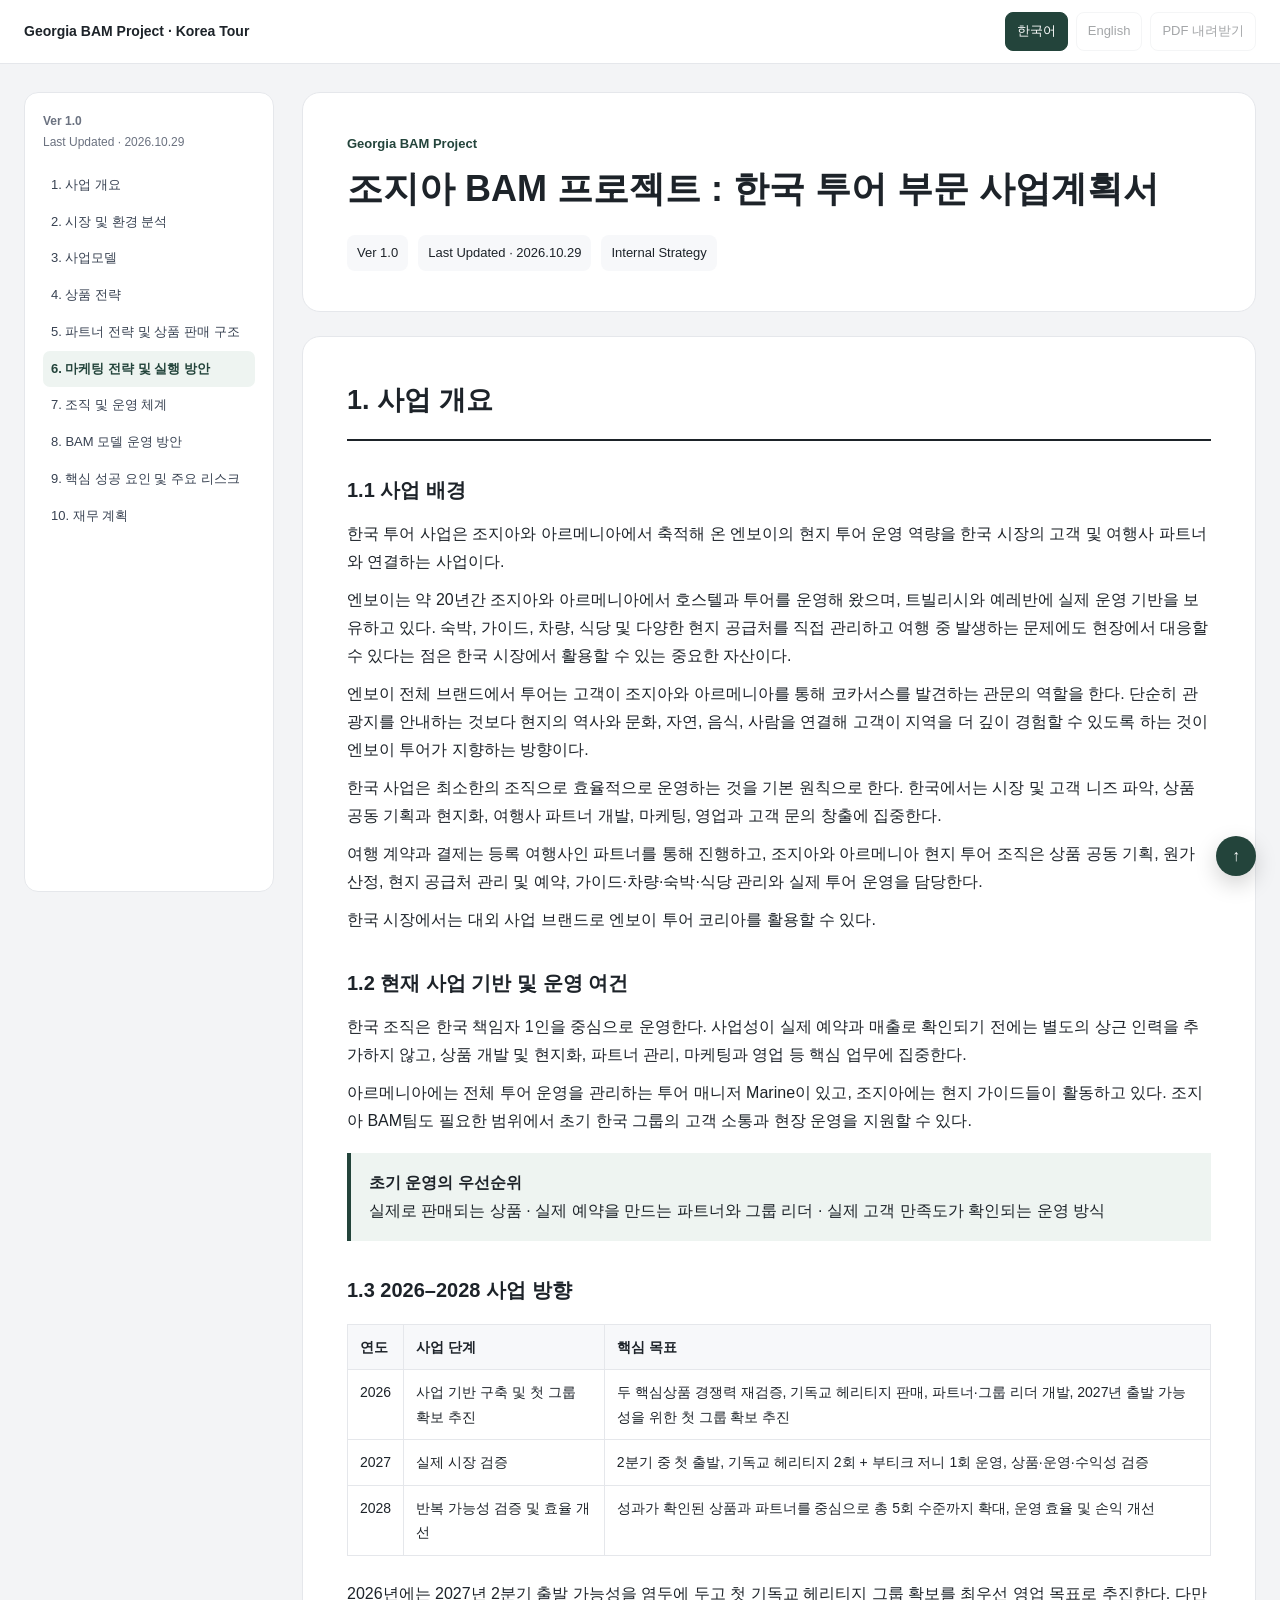
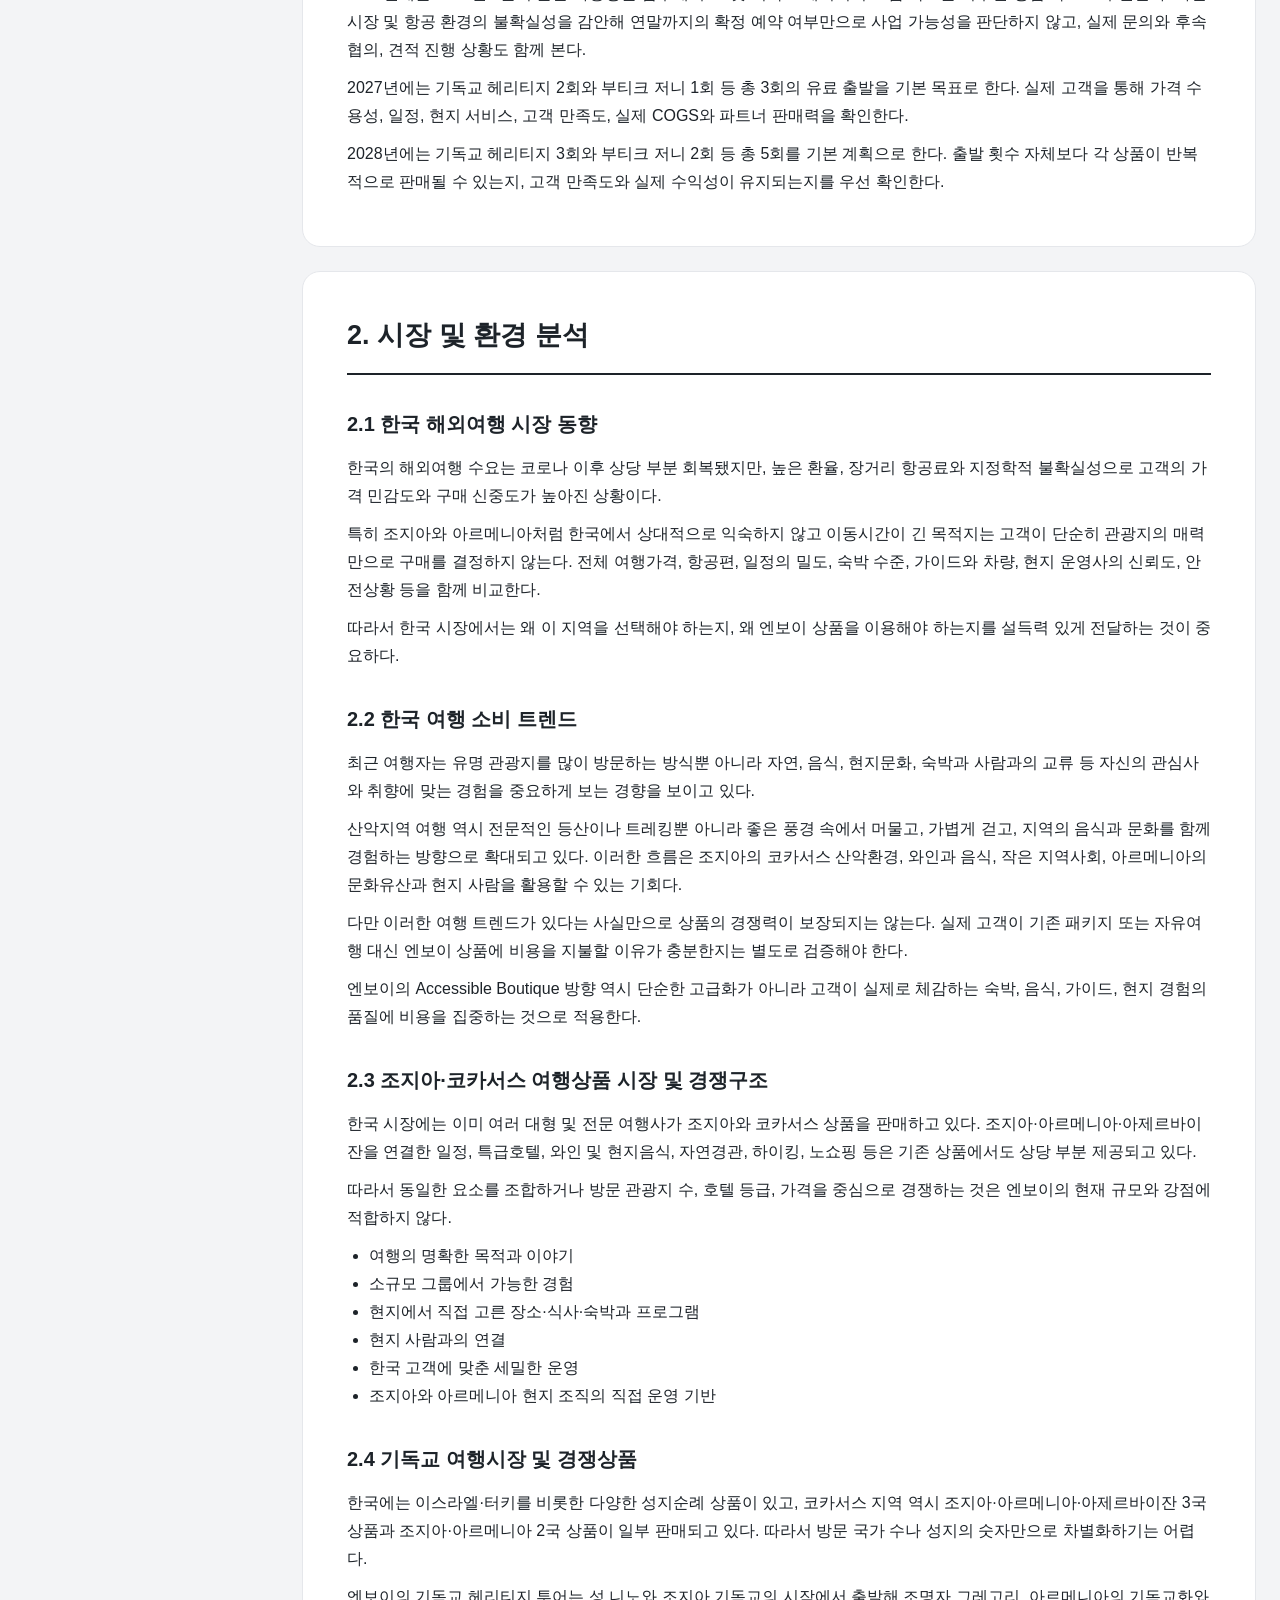
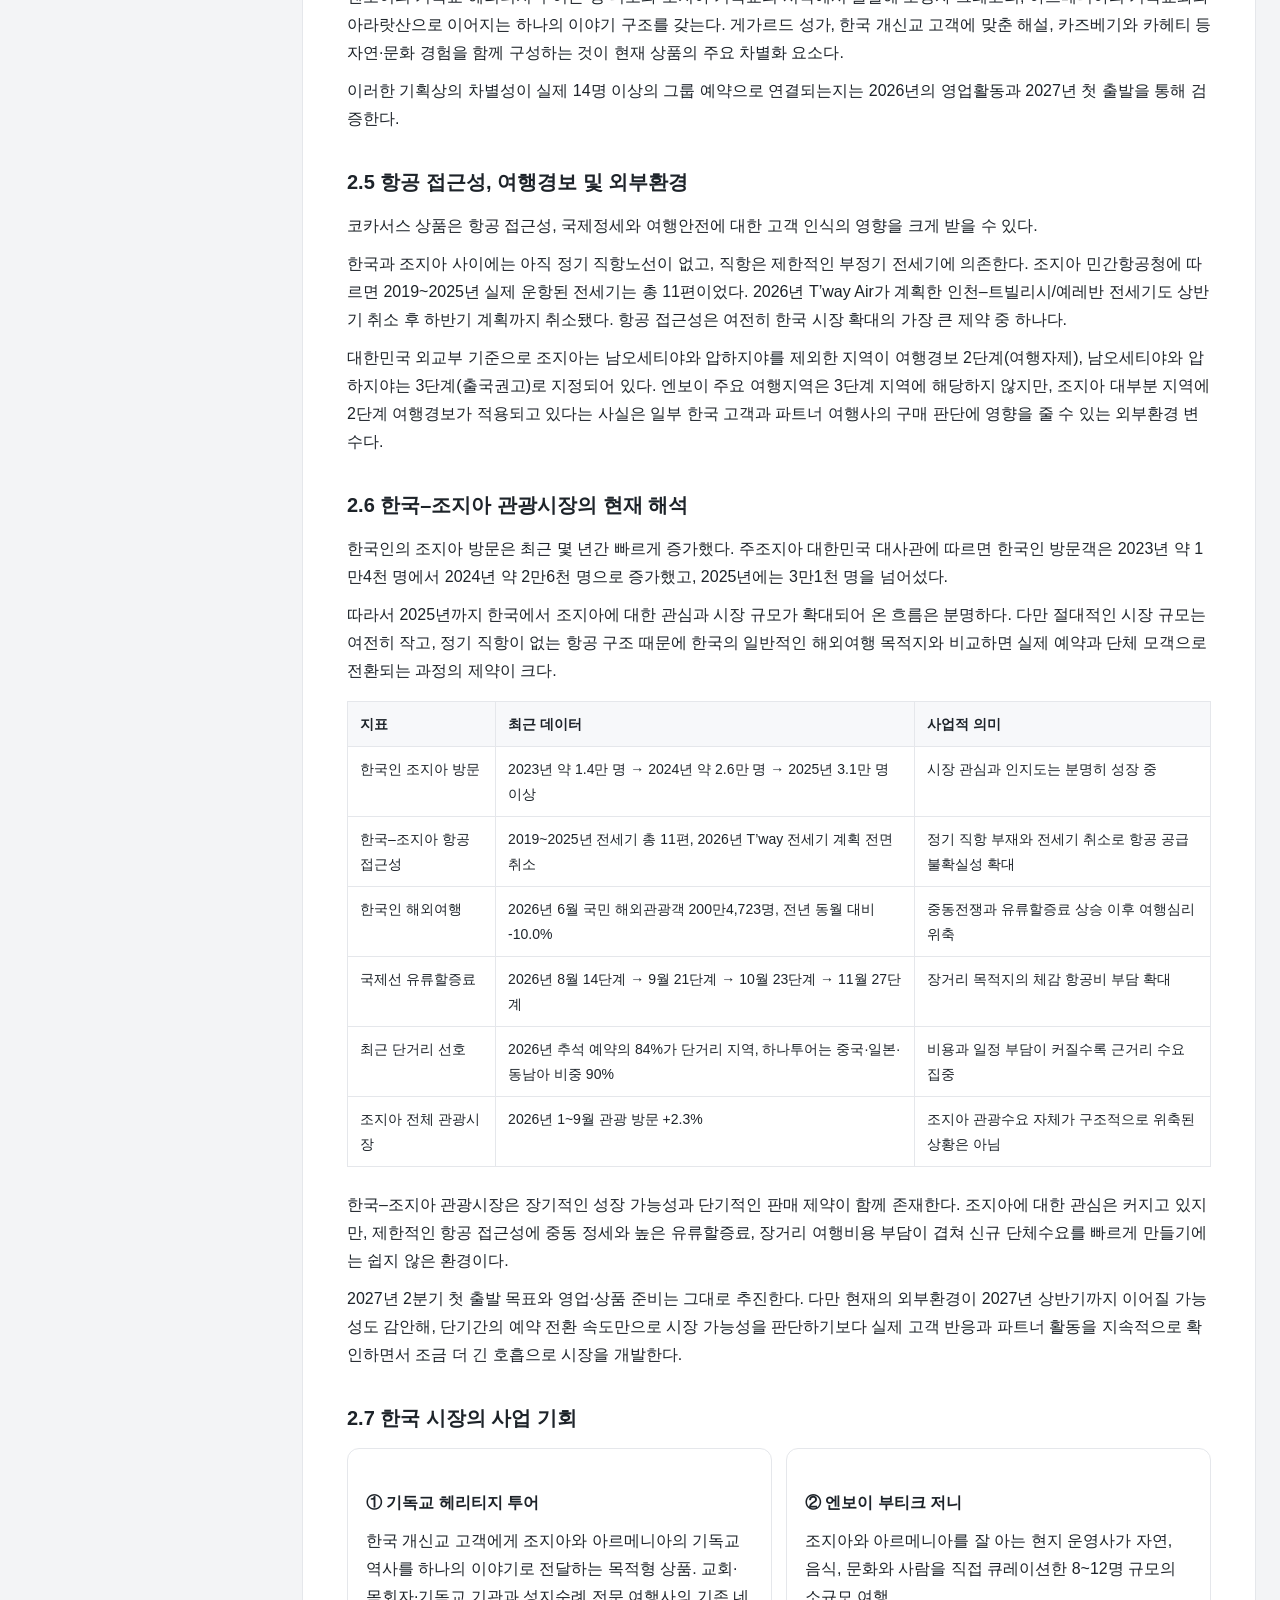
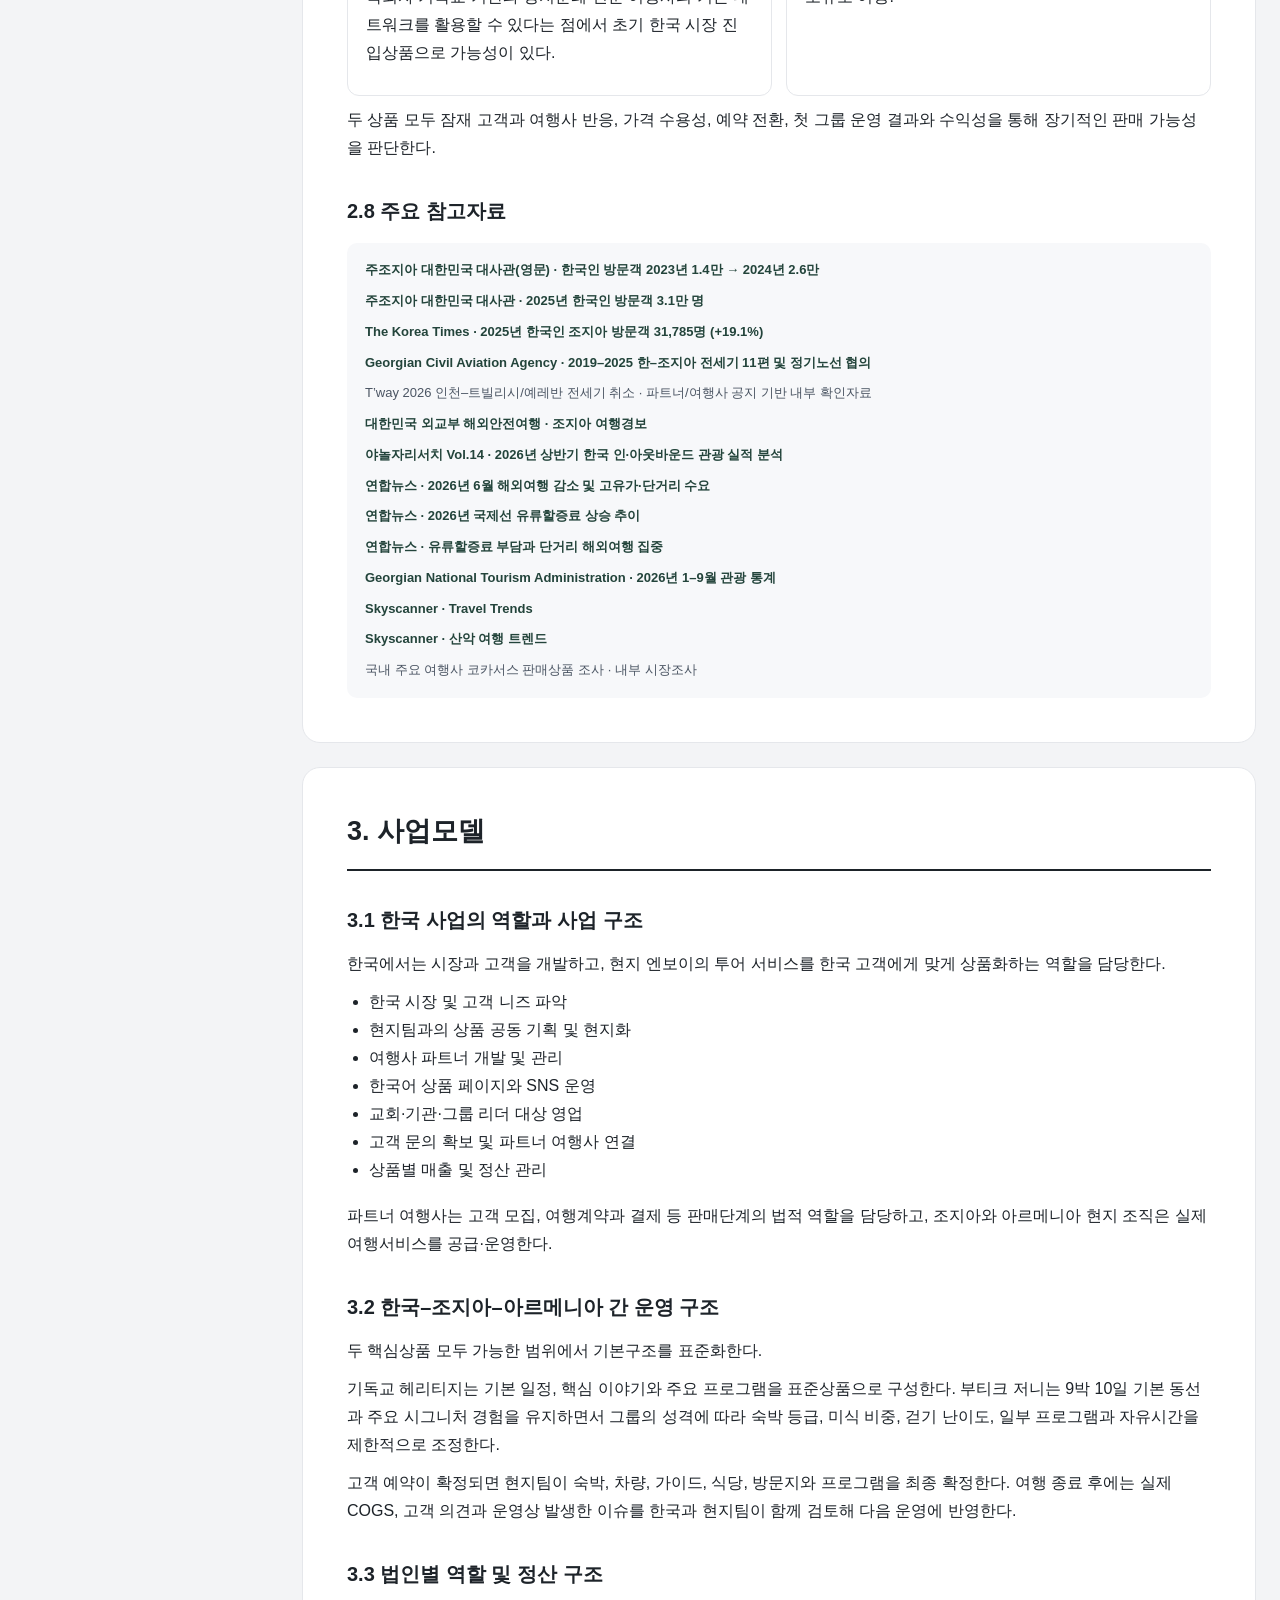
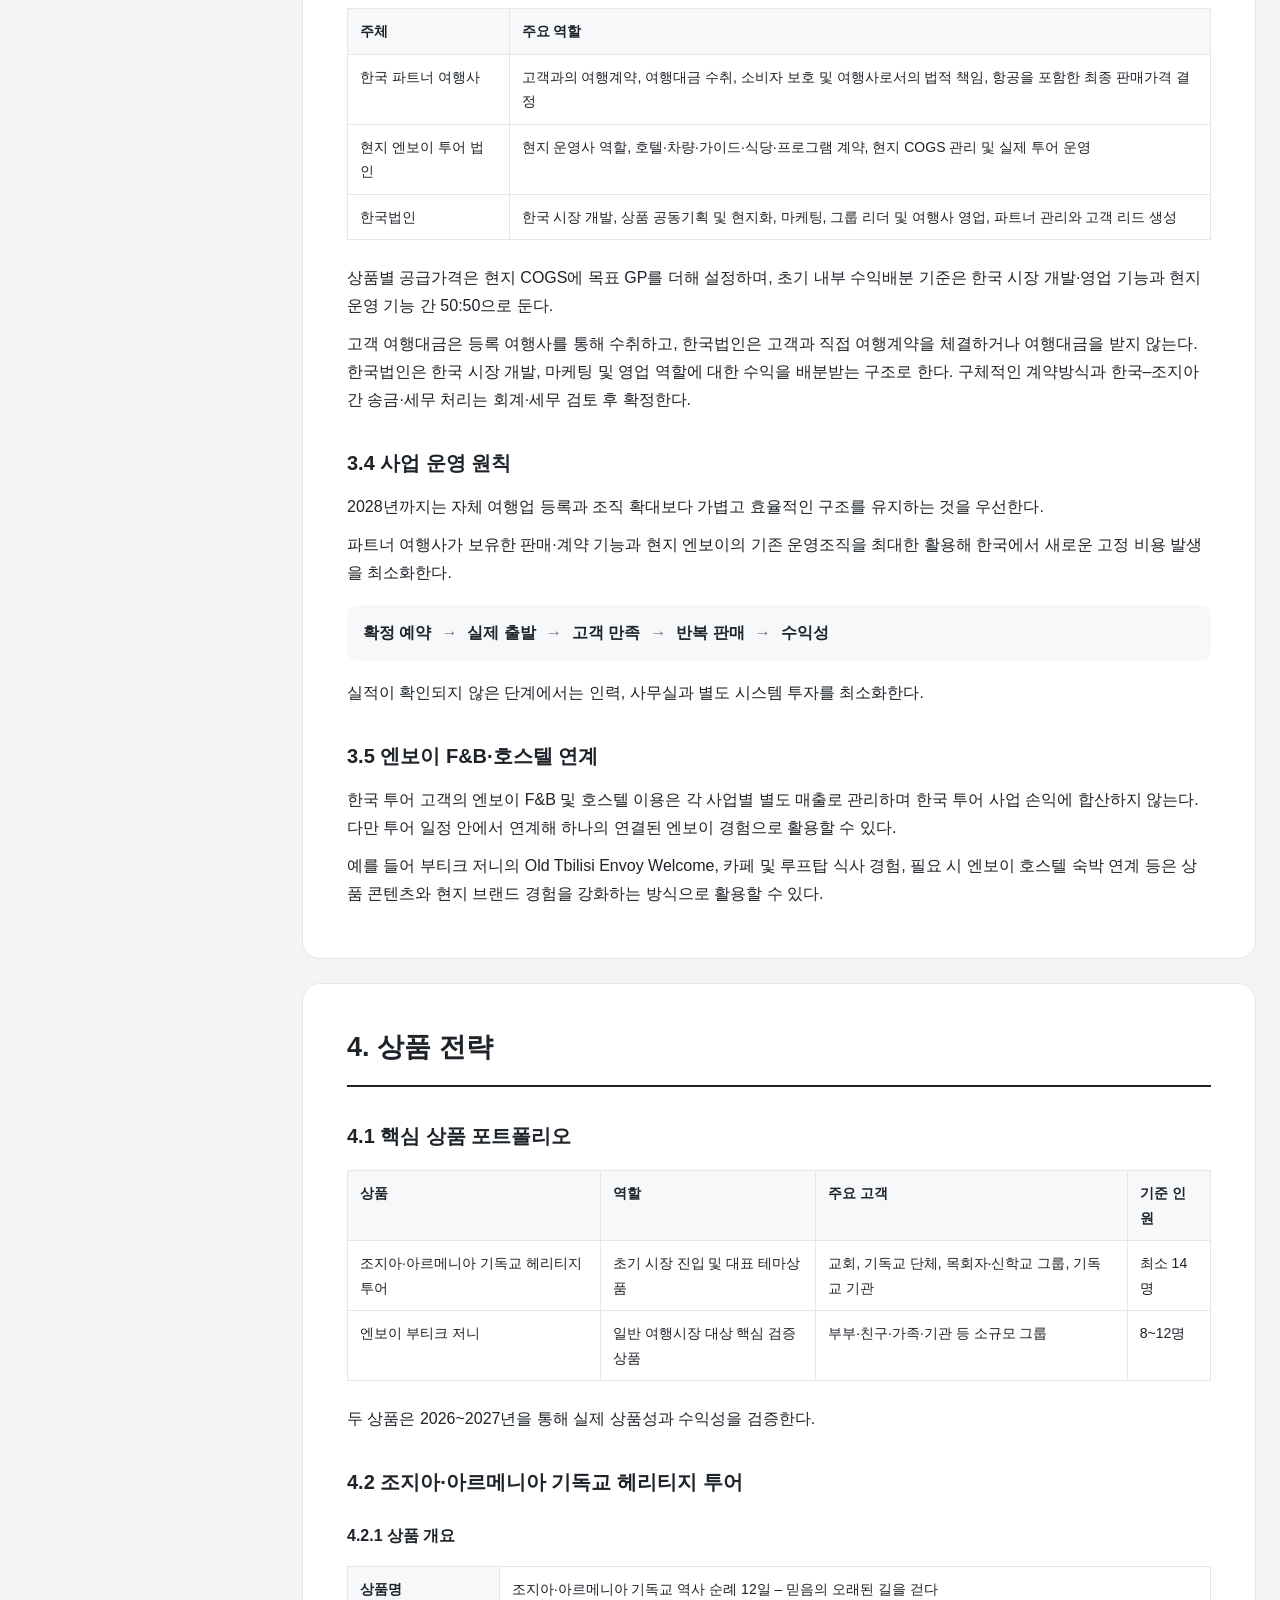
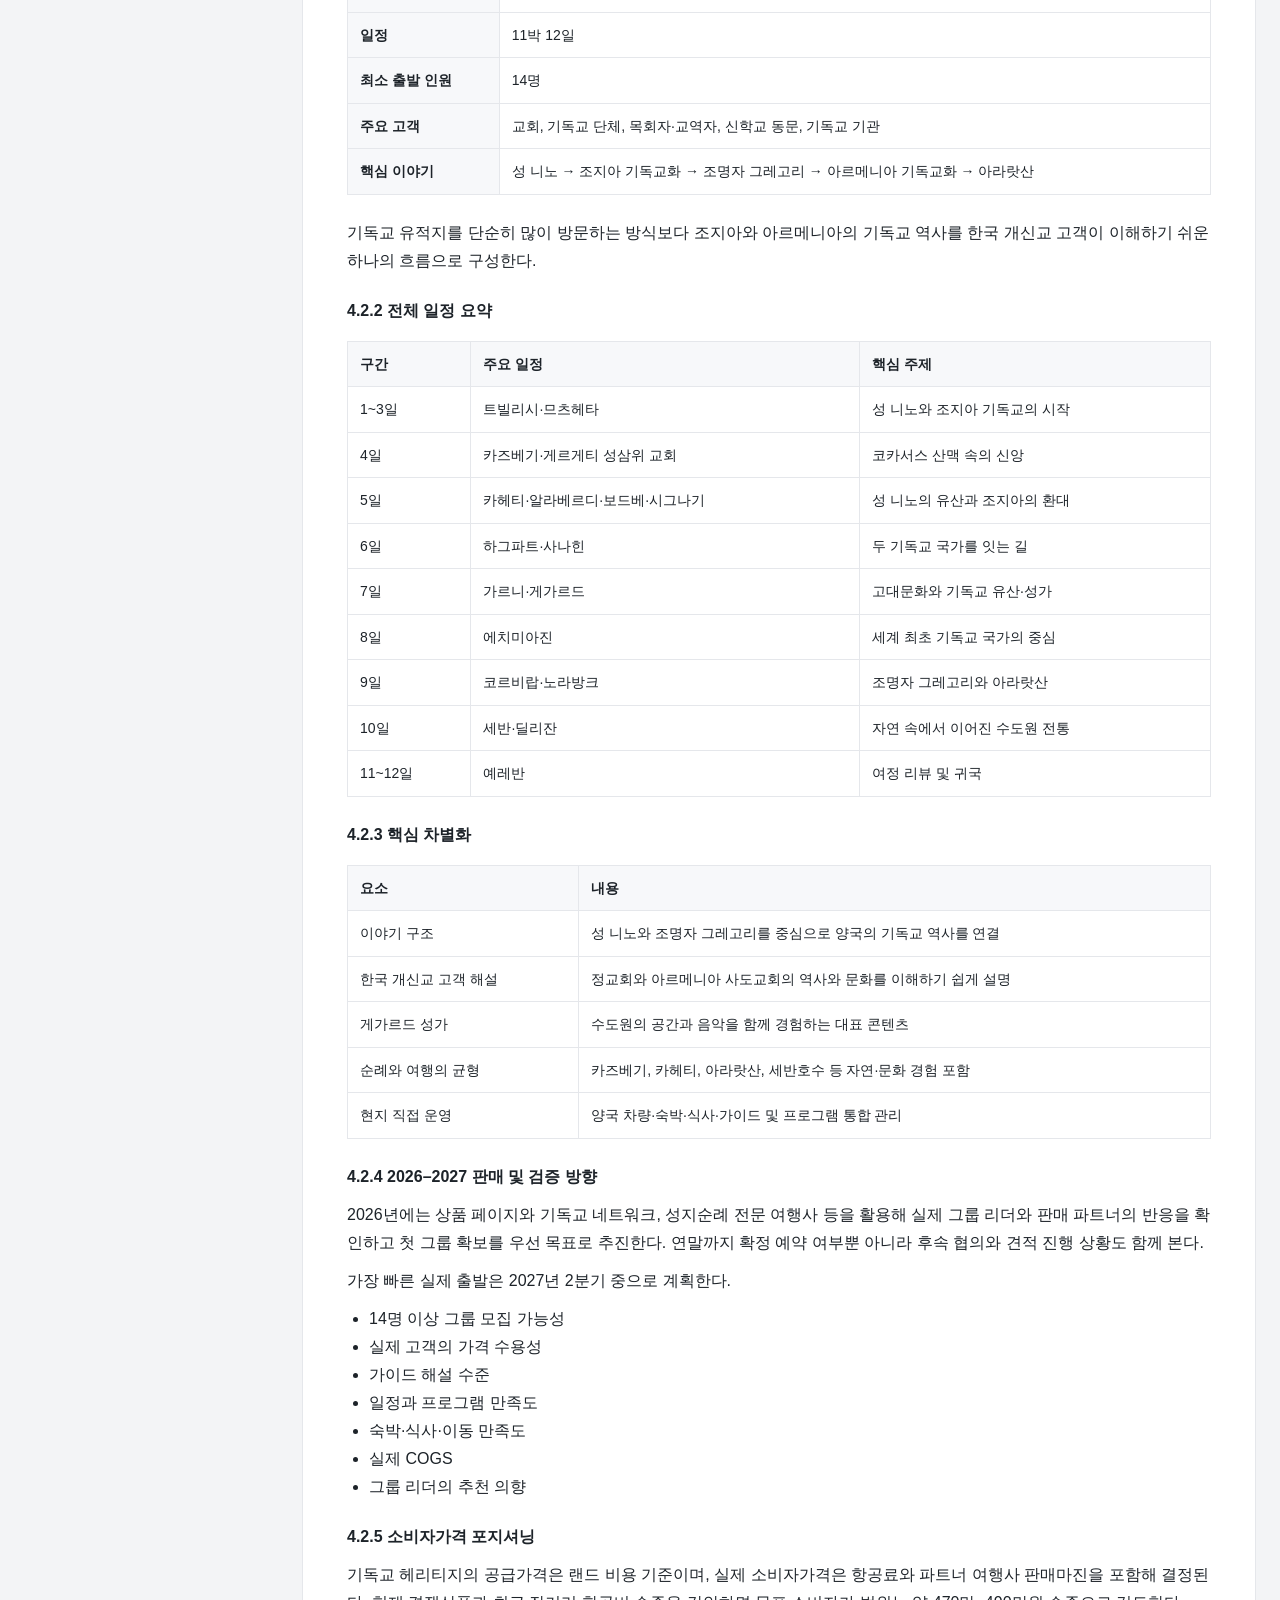
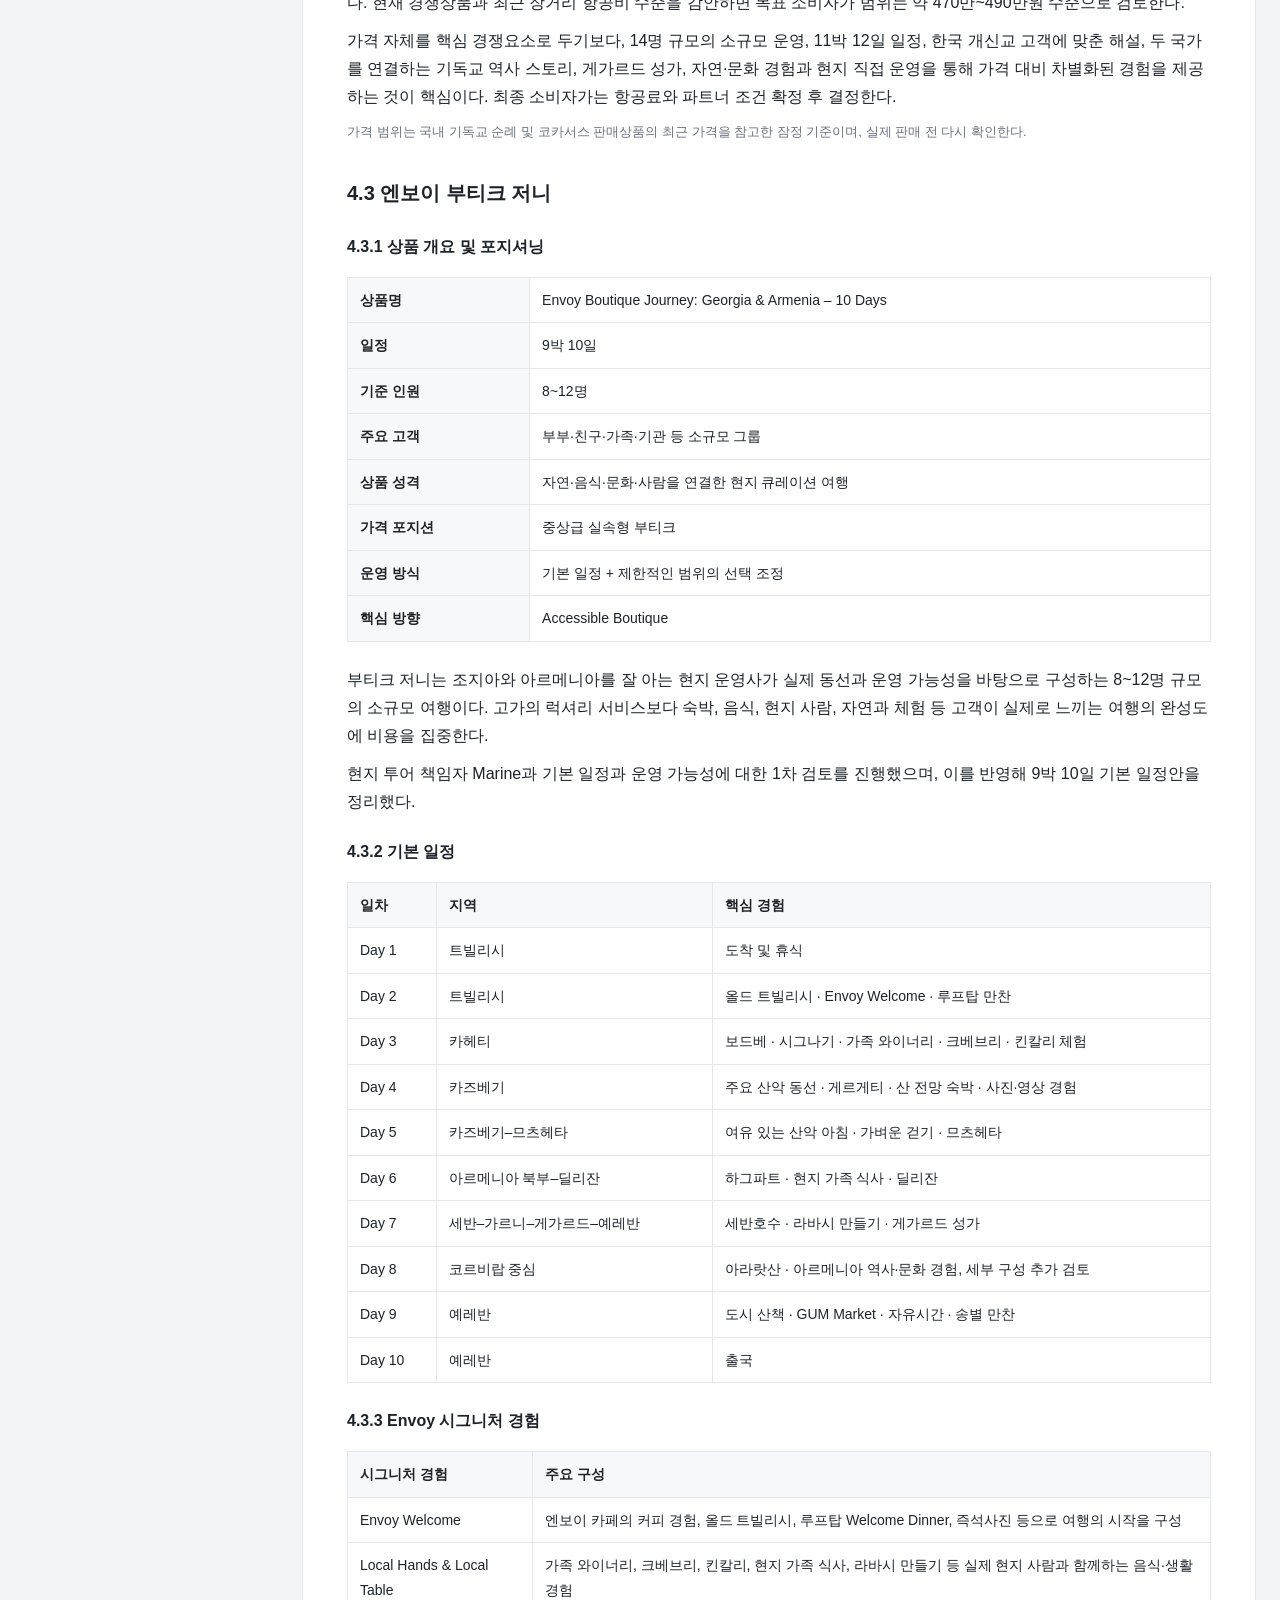
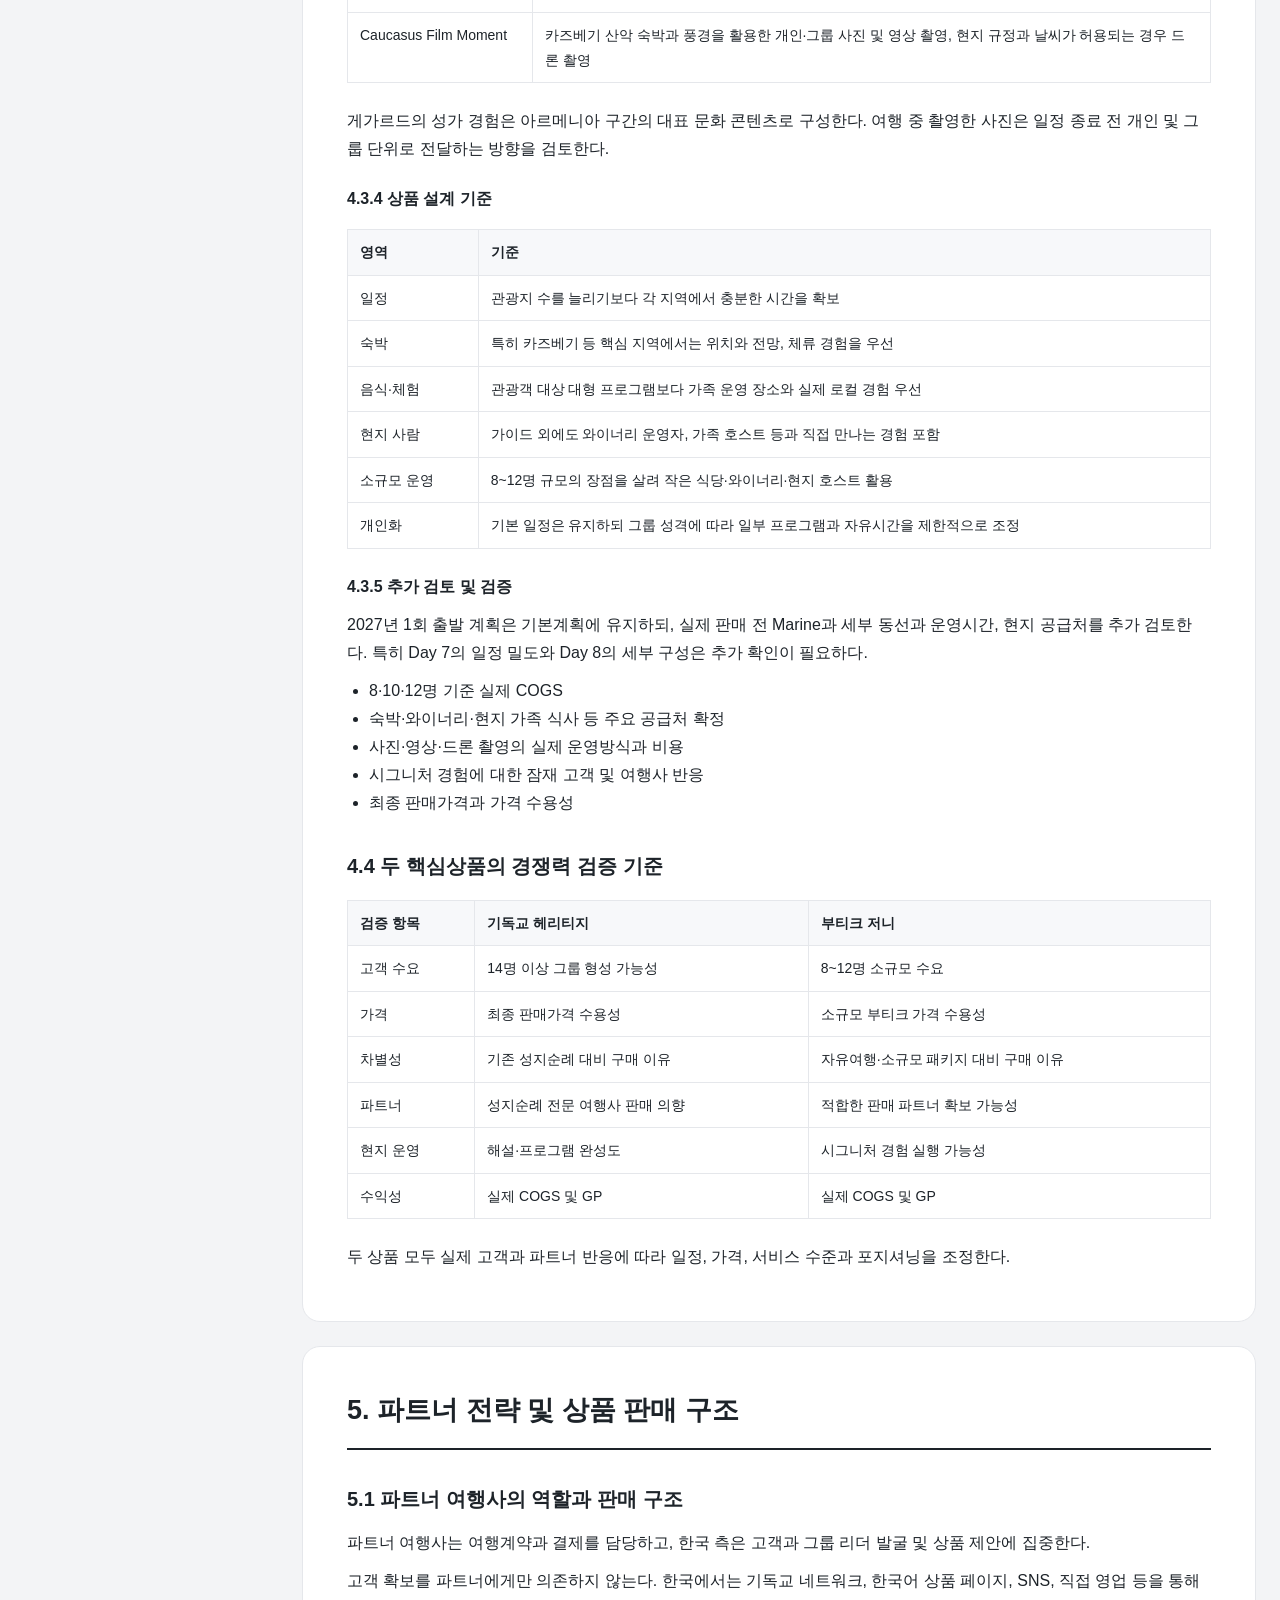
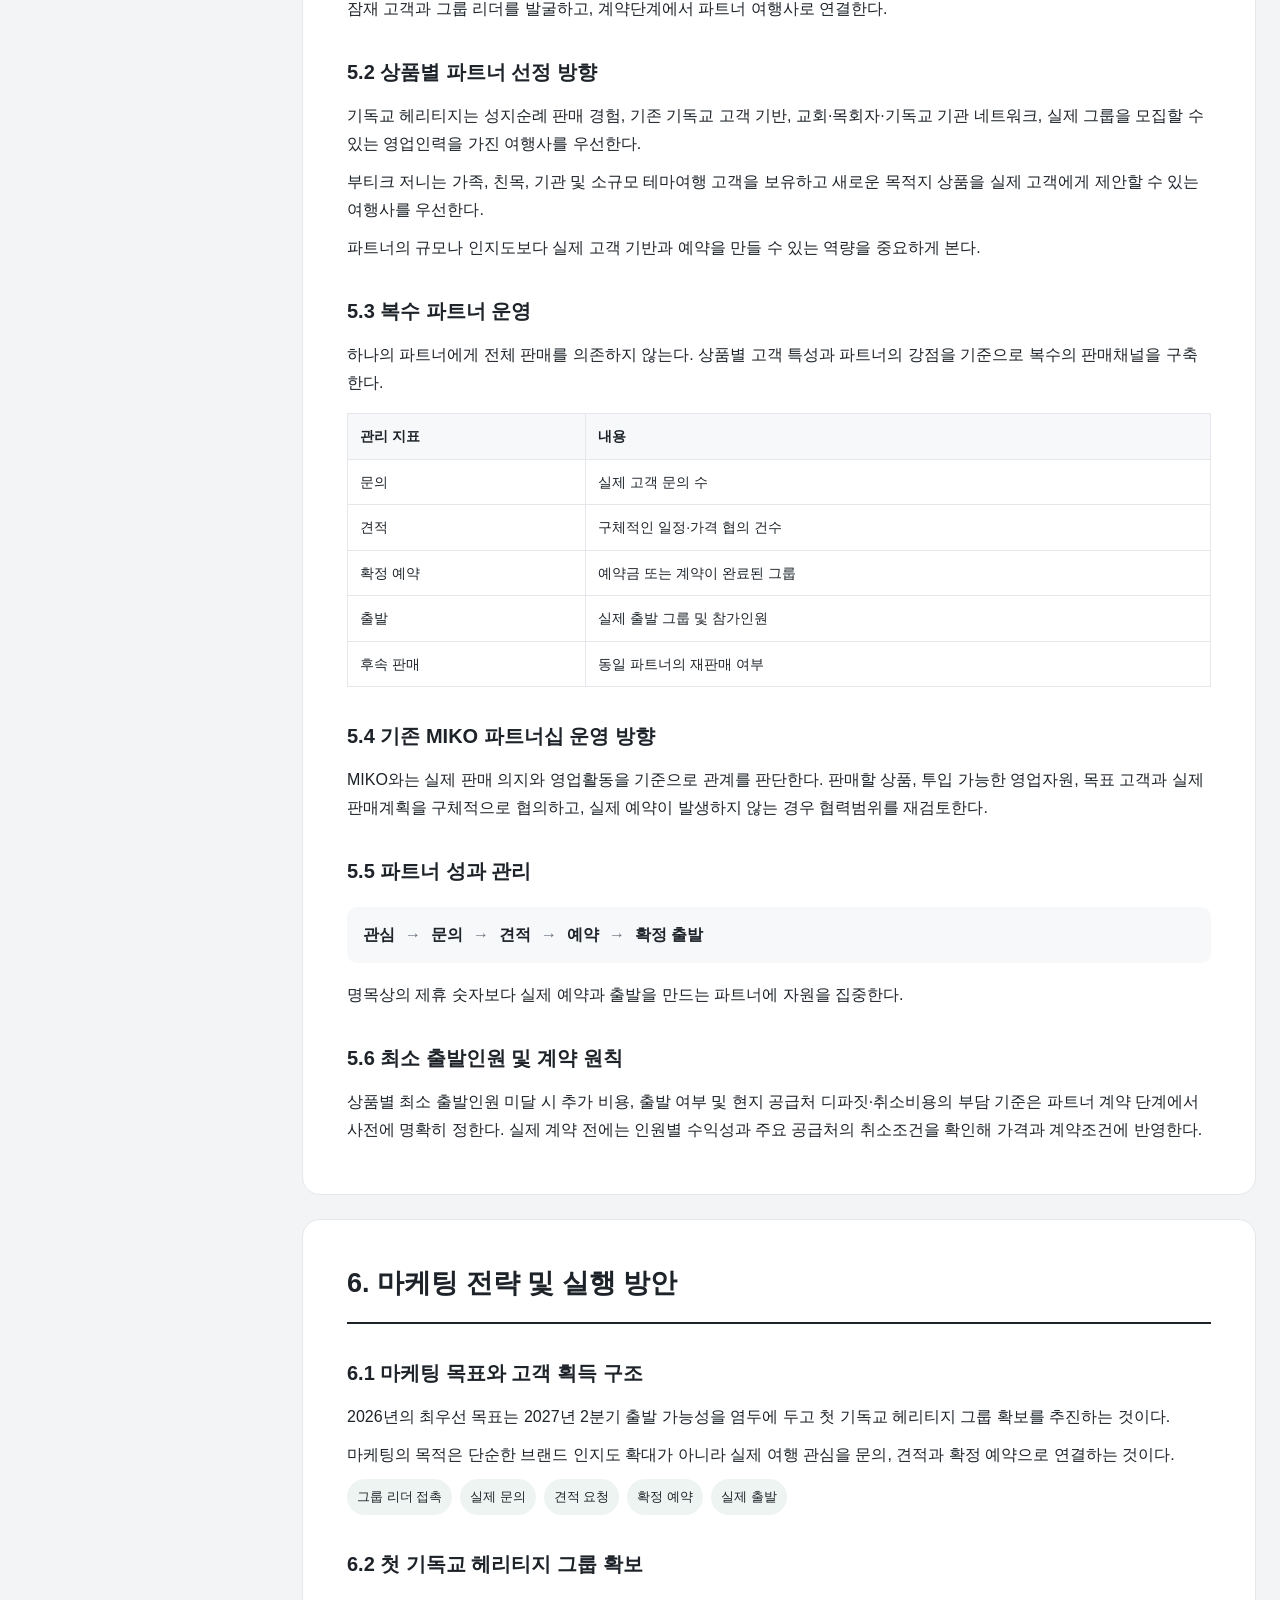
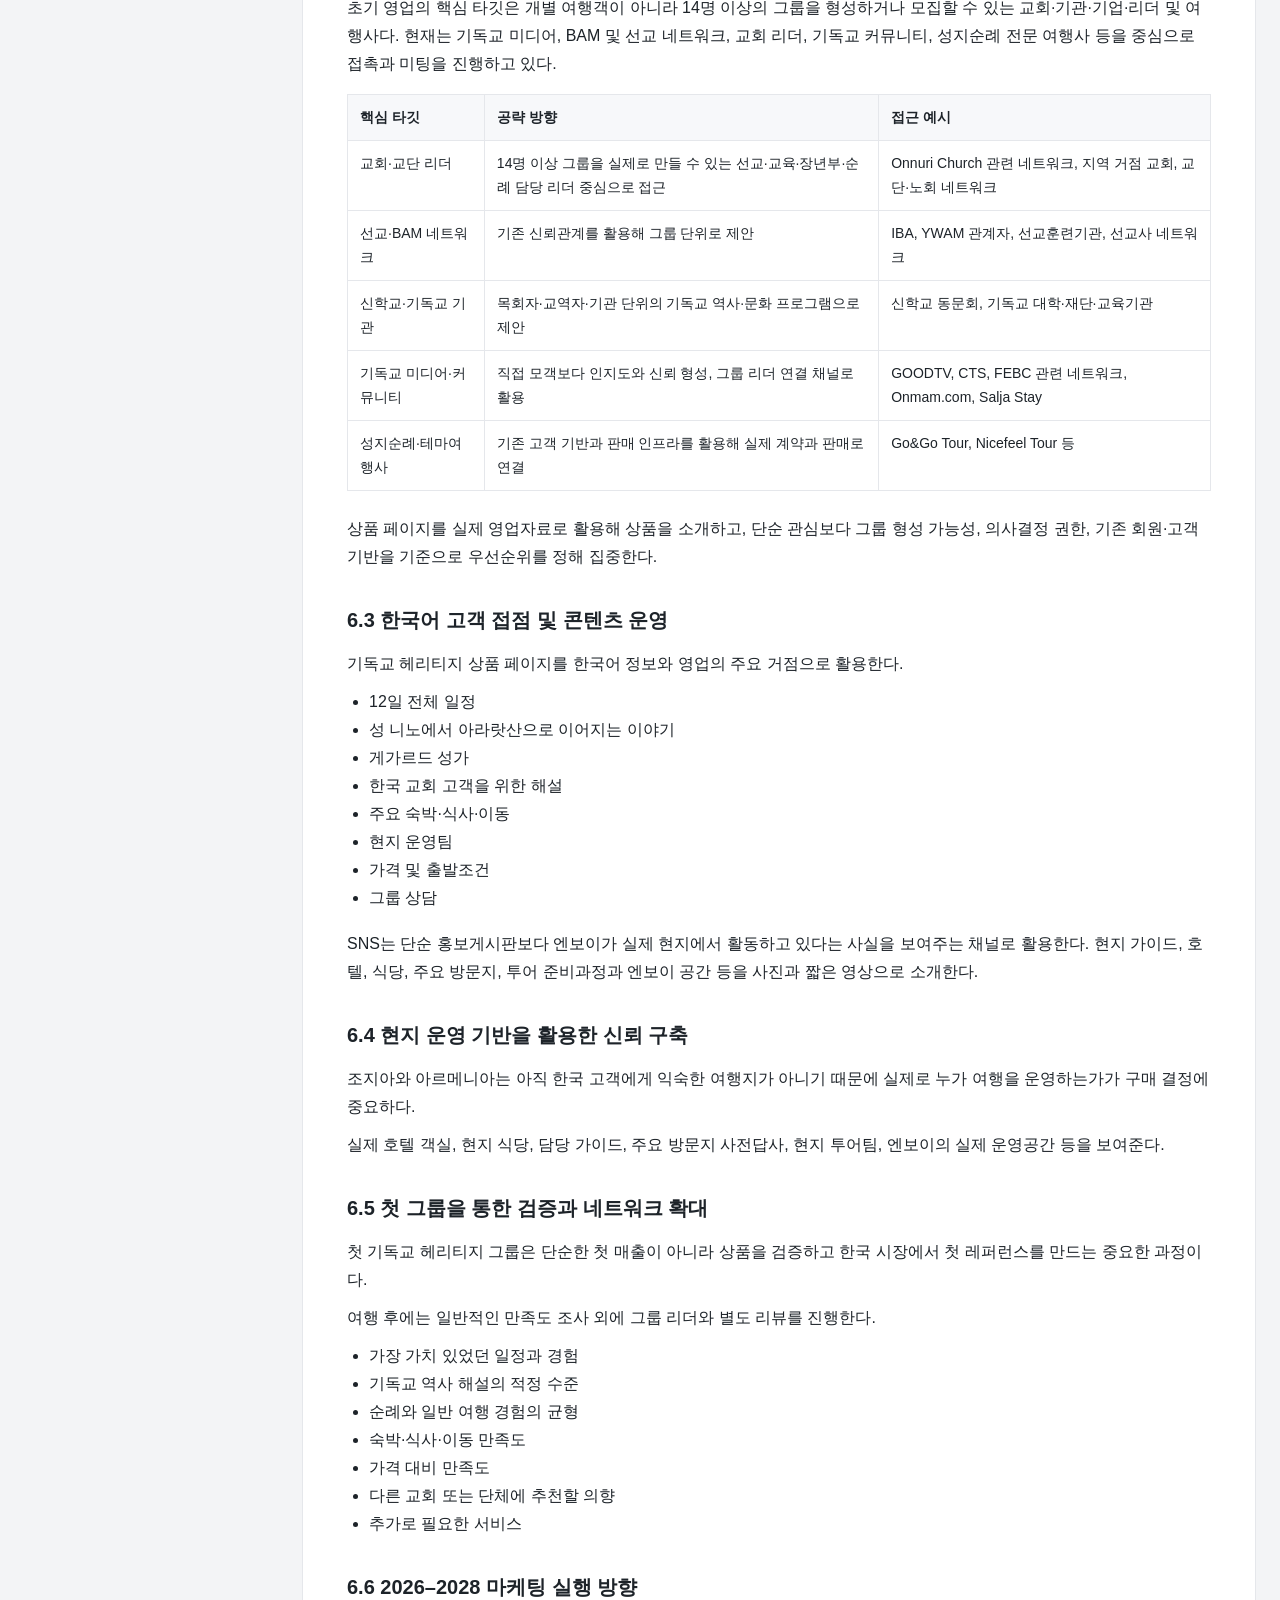
==== commit d5138c68: "Update Boutique Journey with Marine feedback and Envoy signature experiences" ====
--- a/index.html
+++ b/index.html
@@ -127,49 +127,47 @@
 <tr><th>주요 고객</th><td>부부·친구·가족·기관 등 소규모 그룹</td></tr>
 <tr><th>상품 성격</th><td>자연·음식·문화·사람을 연결한 현지 큐레이션 여행</td></tr>
 <tr><th>가격 포지션</th><td>중상급 실속형 부티크</td></tr>
-<tr><th>운영 방식</th><td>완성된 기본 일정 + 제한적인 선택 조정</td></tr>
+<tr><th>운영 방식</th><td>기본 일정 + 제한적인 범위의 선택 조정</td></tr>
 <tr><th>핵심 방향</th><td>Accessible Boutique</td></tr>
 </tbody></table>
-<div class="quote">“조지아와 아르메니아를 가장 잘 아는 현지 운영사가 직접 큐레이션한 8~12명 규모의 부티크 여행.”</div>
-<p>부티크는 고가의 럭셔리 서비스를 의미하지 않는다. 작은 그룹의 장점을 활용해 더 좋은 장소를 고르고 한 지역에서 충분한 시간을 보내며, 현지 사람과 가까이 만나고, 숙박·음식·가이드·체험 등 고객이 실제로 느끼는 여행의 완성도를 높이는 것을 의미한다.</p>
-
-<h4>4.3.2 상품 설계 기준</h4>
+<p>부티크 저니는 조지아와 아르메니아를 잘 아는 현지 운영사가 실제 동선과 운영 가능성을 바탕으로 구성하는 8~12명 규모의 소규모 여행이다. 고가의 럭셔리 서비스보다 숙박, 음식, 현지 사람, 자연과 체험 등 고객이 실제로 느끼는 여행의 완성도에 비용을 집중한다.</p>
+<p>현지 투어 책임자 Marine과 기본 일정과 운영 가능성에 대한 1차 검토를 진행했으며, 이를 반영해 9박 10일 기본 일정안을 정리했다.</p>
+
+<h4>4.3.2 기본 일정</h4>
+<table><thead><tr><th>일차</th><th>지역</th><th>핵심 경험</th></tr></thead><tbody>
+<tr><td>Day 1</td><td>트빌리시</td><td>도착 및 휴식</td></tr>
+<tr><td>Day 2</td><td>트빌리시</td><td>올드 트빌리시 · Envoy Welcome · 루프탑 만찬</td></tr>
+<tr><td>Day 3</td><td>카헤티</td><td>보드베 · 시그나기 · 가족 와이너리 · 크베브리 · 킨칼리 체험</td></tr>
+<tr><td>Day 4</td><td>카즈베기</td><td>주요 산악 동선 · 게르게티 · 산 전망 숙박 · 사진·영상 경험</td></tr>
+<tr><td>Day 5</td><td>카즈베기–므츠헤타</td><td>여유 있는 산악 아침 · 가벼운 걷기 · 므츠헤타</td></tr>
+<tr><td>Day 6</td><td>아르메니아 북부–딜리잔</td><td>하그파트 · 현지 가족 식사 · 딜리잔</td></tr>
+<tr><td>Day 7</td><td>세반–가르니–게가르드–예레반</td><td>세반호수 · 라바시 만들기 · 게가르드 성가</td></tr>
+<tr><td>Day 8</td><td>코르비랍 중심</td><td>아라랏산 · 아르메니아 역사·문화 경험, 세부 구성 추가 검토</td></tr>
+<tr><td>Day 9</td><td>예레반</td><td>도시 산책 · GUM Market · 자유시간 · 송별 만찬</td></tr>
+<tr><td>Day 10</td><td>예레반</td><td>출국</td></tr>
+</tbody></table>
+
+<h4>4.3.3 Envoy 시그니처 경험</h4>
+<table><thead><tr><th>시그니처 경험</th><th>주요 구성</th></tr></thead><tbody>
+<tr><td>Envoy Welcome</td><td>엔보이 카페의 커피 경험, 올드 트빌리시, 루프탑 Welcome Dinner, 즉석사진 등으로 여행의 시작을 구성</td></tr>
+<tr><td>Local Hands & Local Table</td><td>가족 와이너리, 크베브리, 킨칼리, 현지 가족 식사, 라바시 만들기 등 실제 현지 사람과 함께하는 음식·생활 경험</td></tr>
+<tr><td>Caucasus Film Moment</td><td>카즈베기 산악 숙박과 풍경을 활용한 개인·그룹 사진 및 영상 촬영, 현지 규정과 날씨가 허용되는 경우 드론 촬영</td></tr>
+</tbody></table>
+<p>게가르드의 성가 경험은 아르메니아 구간의 대표 문화 콘텐츠로 구성한다. 여행 중 촬영한 사진은 일정 종료 전 개인 및 그룹 단위로 전달하는 방향을 검토한다.</p>
+
+<h4>4.3.4 상품 설계 기준</h4>
 <table><thead><tr><th>영역</th><th>기준</th></tr></thead><tbody>
-<tr><td>장소와 경험</td><td>관광지 수보다 숙박·음식·사람·체험의 선택 품질 우선</td></tr>
-<tr><td>소규모 그룹</td><td>작은 식당·와이너리·로컬 호스트 활용</td></tr>
-<tr><td>일정</td><td>핵심지역에 충분한 체류시간 확보</td></tr>
-<tr><td>자연</td><td>카즈베기 산 전망 숙박과 가벼운 걷기</td></tr>
-<tr><td>현지 연결</td><td>실제 지역 사람과 함께하는 경험 포함</td></tr>
-<tr><td>Accessible Boutique</td><td>불필요한 고급화보다 고객 체감가치에 비용 집중</td></tr>
-<tr><td>개인화</td><td>기본상품을 유지하면서 제한적인 범위에서 조정</td></tr>
-</tbody></table>
-
-<h4>4.3.3 전체 일정 1차안</h4>
-<table><thead><tr><th>일차</th><th>지역</th><th>핵심 경험</th></tr></thead><tbody>
-<tr><td>Day 1</td><td>트빌리시</td><td>엔보이 웰컴 및 올드 트빌리시</td></tr>
-<tr><td>Day 2</td><td>트빌리시</td><td>올드타운·시장·골목·도시 경험</td></tr>
-<tr><td>Day 3</td><td>카헤티</td><td>음식·와인·현지 사람</td></tr>
-<tr><td>Day 4</td><td>카즈베기</td><td>게르게티·산 전망 숙박</td></tr>
-<tr><td>Day 5</td><td>카즈베기–므츠헤타</td><td>가벼운 걷기와 문화유산</td></tr>
-<tr><td>Day 6</td><td>조지아–아르메니아 북부</td><td>하그파트·사나힌·딜리잔</td></tr>
-<tr><td>Day 7</td><td>딜리잔–세반–예레반</td><td>자연에서 도시로 이어지는 아르메니아</td></tr>
-<tr><td>Day 8</td><td>가르니·게가르드</td><td>문화·음식·현지 경험</td></tr>
-<tr><td>Day 9</td><td>코르비랍·아라랏–예레반</td><td>아라랏산 및 송별 경험</td></tr>
-<tr><td>Day 10</td><td>예레반</td><td>출국</td></tr>
-</tbody></table>
-
-<h4>4.3.4 엔보이 시그니처 콘텐츠</h4>
-<table><thead><tr><th>콘텐츠</th><th>주요 구성</th></tr></thead><tbody>
-<tr><td>Old Tbilisi Envoy Welcome</td><td>엔보이 공간과 올드 트빌리시를 연결한 여행 시작 경험</td></tr>
-<tr><td>Local Hands, Local Table</td><td>현지 호스트와 음식·빵·와인 관련 체험 후 식사</td></tr>
-<tr><td>Caucasus Film Moment</td><td>카즈베기에서 사진·영상 및 가능한 범위 내 드론 촬영</td></tr>
-<tr><td>One Local, One Story / Envoy Table</td><td>현지 사업자·요리사·음악가·가이드 등과 직접 교류</td></tr>
-</tbody></table>
-
-<h4>4.3.5 상품 검증 방향</h4>
-<p>부티크 저니는 상품 기획의 완성도보다 한국 고객이 기존 자유여행이나 소규모 패키지 대신 실제로 구매할 이유가 충분한지가 중요하다.</p>
-<ul><li>8~12명 소규모 그룹 수요</li><li>Boutique Journey 콘셉트에 대한 고객 이해도</li><li>가격 수용성</li><li>시그니처 콘텐츠의 실제 매력</li><li>적합한 판매 파트너의 존재</li><li>현지 프로그램 실행 가능성</li><li>실제 COGS와 GP</li></ul>
-<p>2027년 1회 출발 계획은 기본계획에 유지하되, 실제 판매 전 Marine과의 일정·운영 가능성 검토, 8·10·12명 기준 COGS 검증, 판매가격 검토, 잠재 고객 및 여행사 반응 확인을 거쳐 실행 여부를 최종 확정한다.</p>
+<tr><td>일정</td><td>관광지 수를 늘리기보다 각 지역에서 충분한 시간을 확보</td></tr>
+<tr><td>숙박</td><td>특히 카즈베기 등 핵심 지역에서는 위치와 전망, 체류 경험을 우선</td></tr>
+<tr><td>음식·체험</td><td>관광객 대상 대형 프로그램보다 가족 운영 장소와 실제 로컬 경험 우선</td></tr>
+<tr><td>현지 사람</td><td>가이드 외에도 와이너리 운영자, 가족 호스트 등과 직접 만나는 경험 포함</td></tr>
+<tr><td>소규모 운영</td><td>8~12명 규모의 장점을 살려 작은 식당·와이너리·현지 호스트 활용</td></tr>
+<tr><td>개인화</td><td>기본 일정은 유지하되 그룹 성격에 따라 일부 프로그램과 자유시간을 제한적으로 조정</td></tr>
+</tbody></table>
+
+<h4>4.3.5 추가 검토 및 검증</h4>
+<p>2027년 1회 출발 계획은 기본계획에 유지하되, 실제 판매 전 Marine과 세부 동선과 운영시간, 현지 공급처를 추가 검토한다. 특히 Day 7의 일정 밀도와 Day 8의 세부 구성은 추가 확인이 필요하다.</p>
+<ul><li>8·10·12명 기준 실제 COGS</li><li>숙박·와이너리·현지 가족 식사 등 주요 공급처 확정</li><li>사진·영상·드론 촬영의 실제 운영방식과 비용</li><li>시그니처 경험에 대한 잠재 고객 및 여행사 반응</li><li>최종 판매가격과 가격 수용성</li></ul>
 
 <h3>4.4 두 핵심상품의 경쟁력 검증 기준</h3>
 <table><thead><tr><th>검증 항목</th><th>기독교 헤리티지</th><th>부티크 저니</th></tr></thead><tbody>
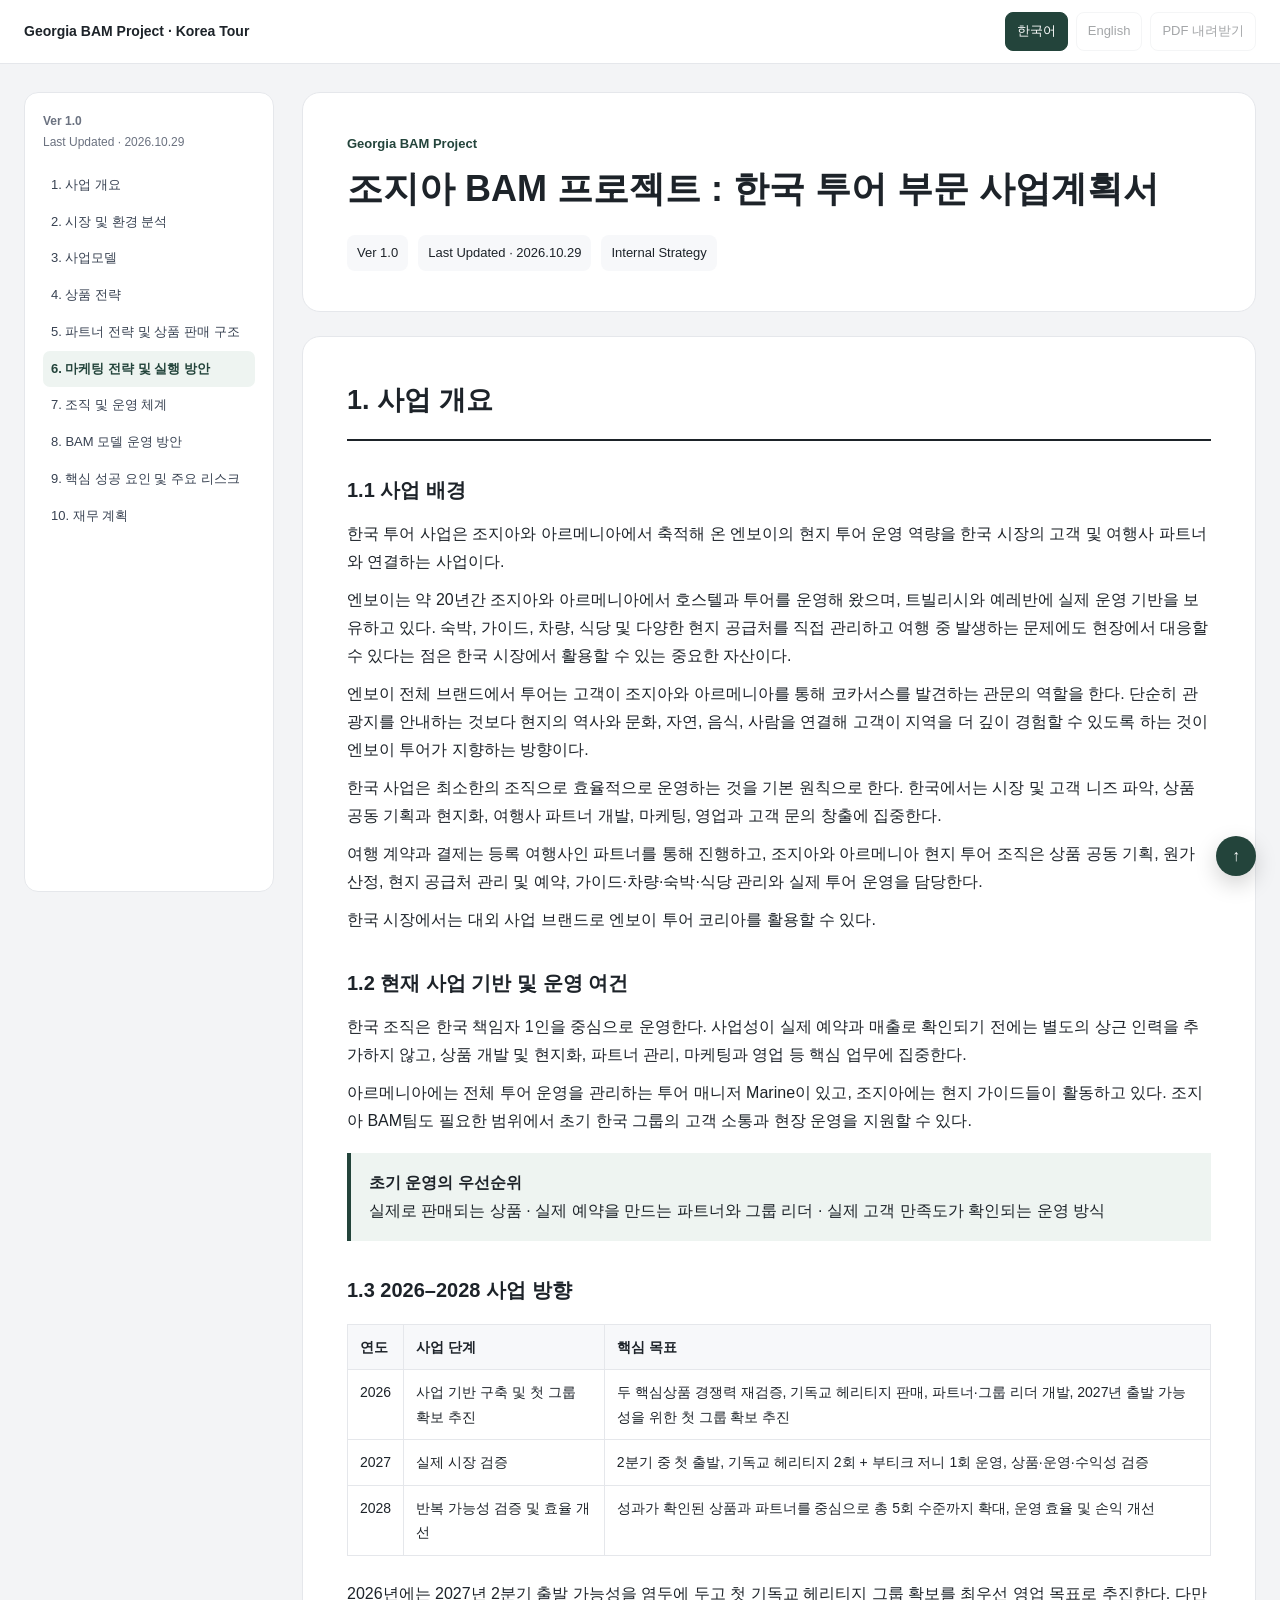
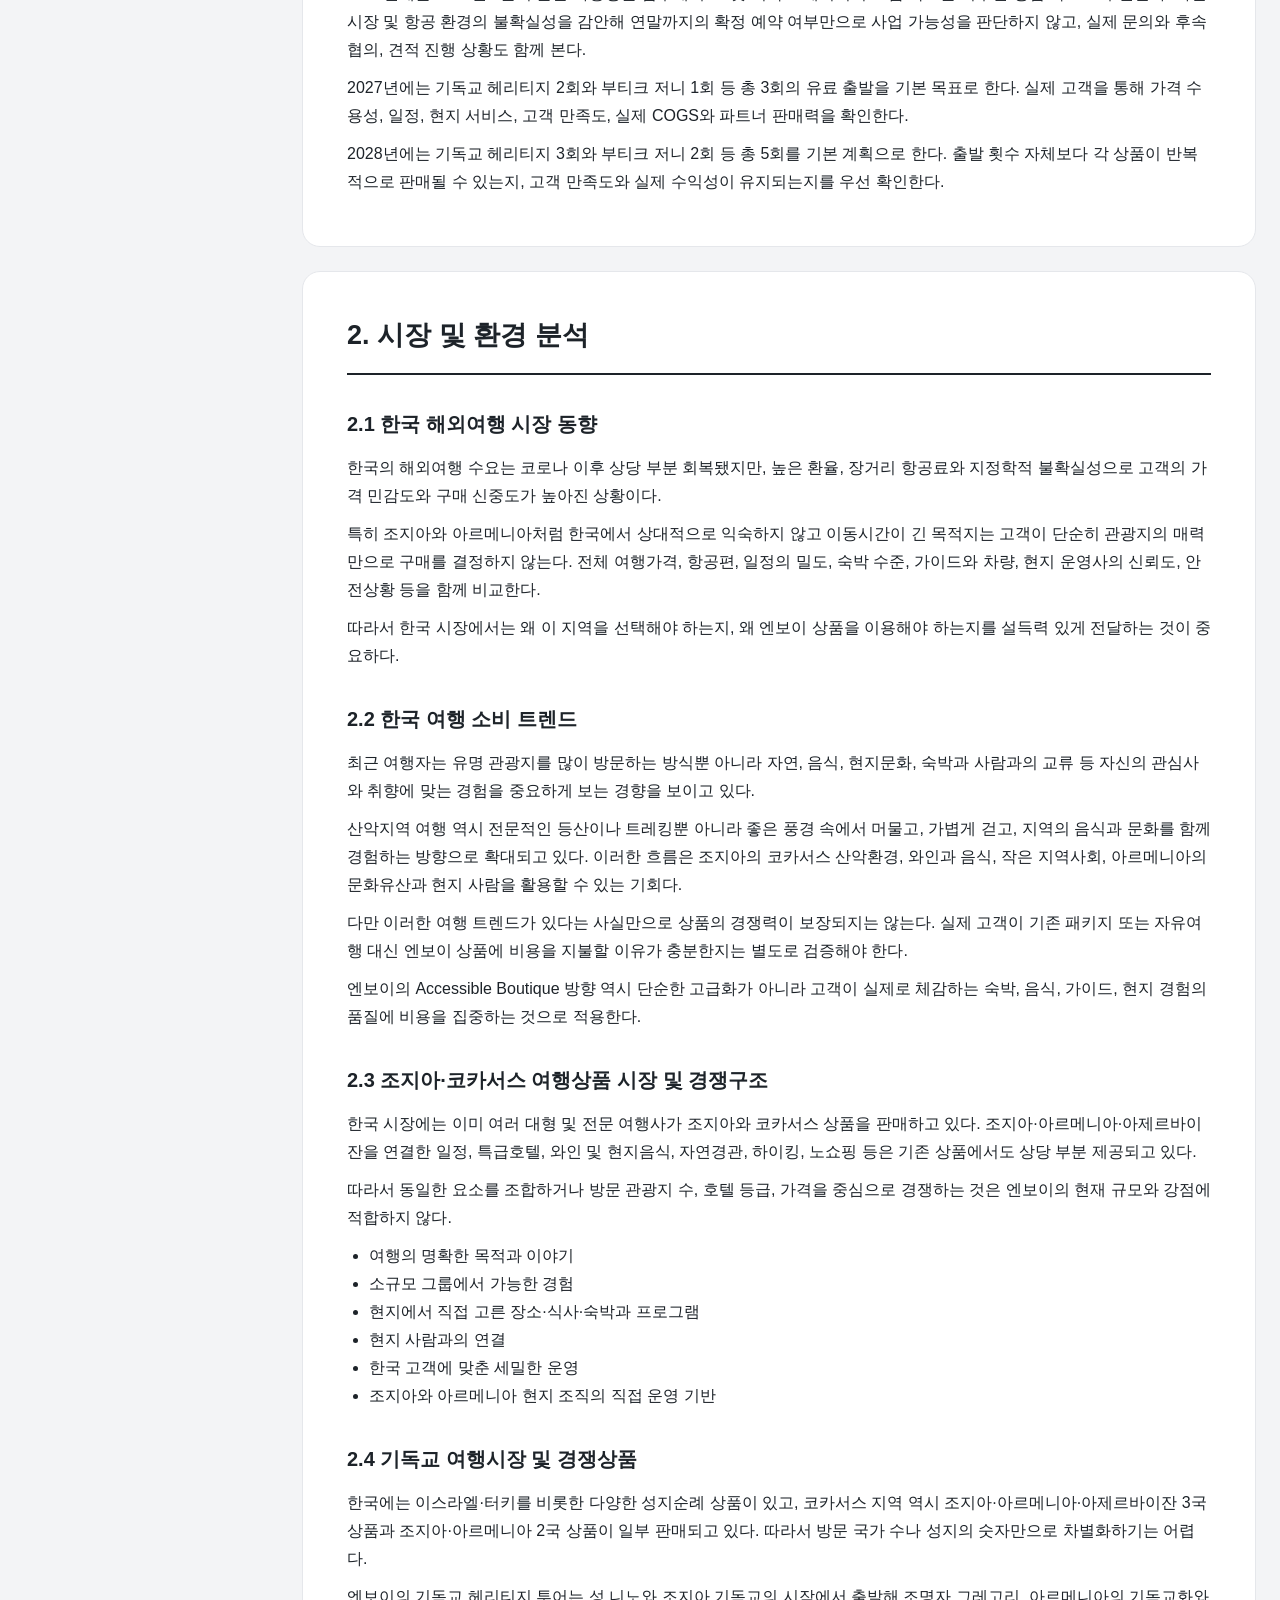
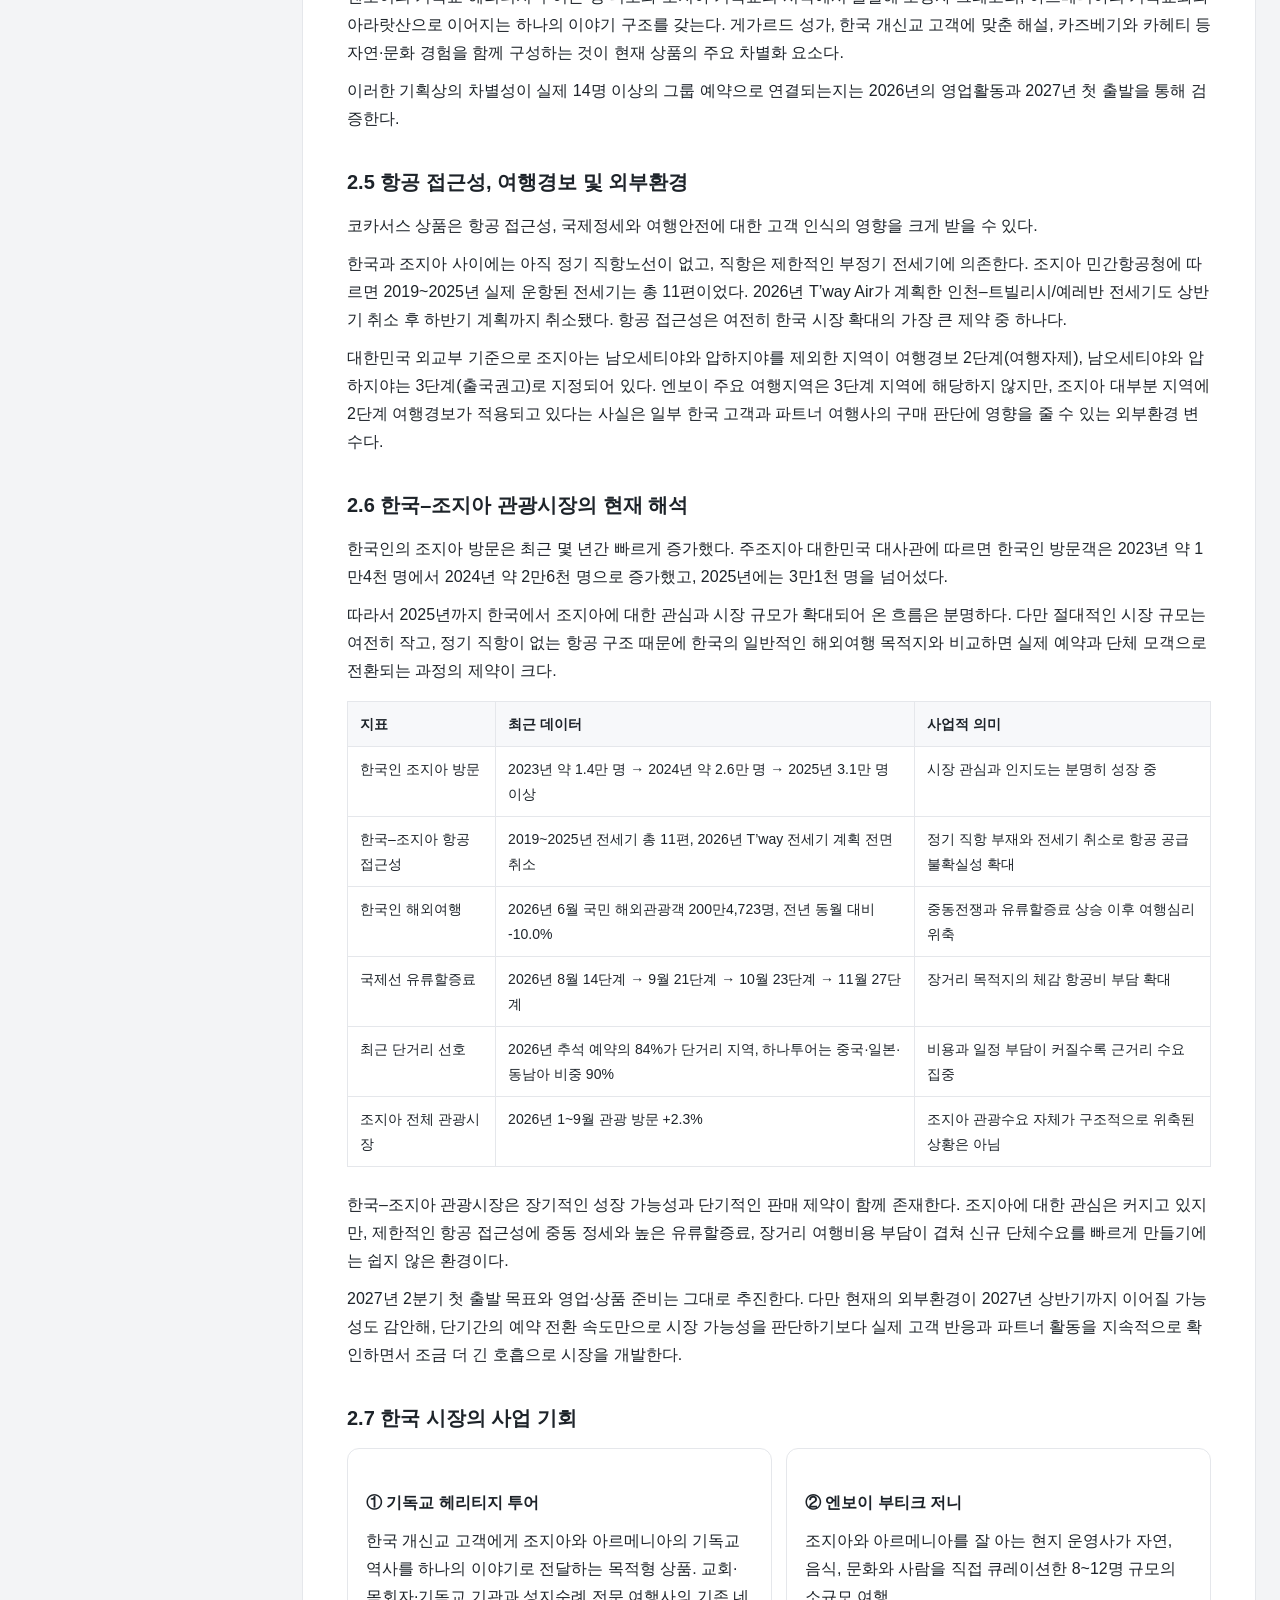
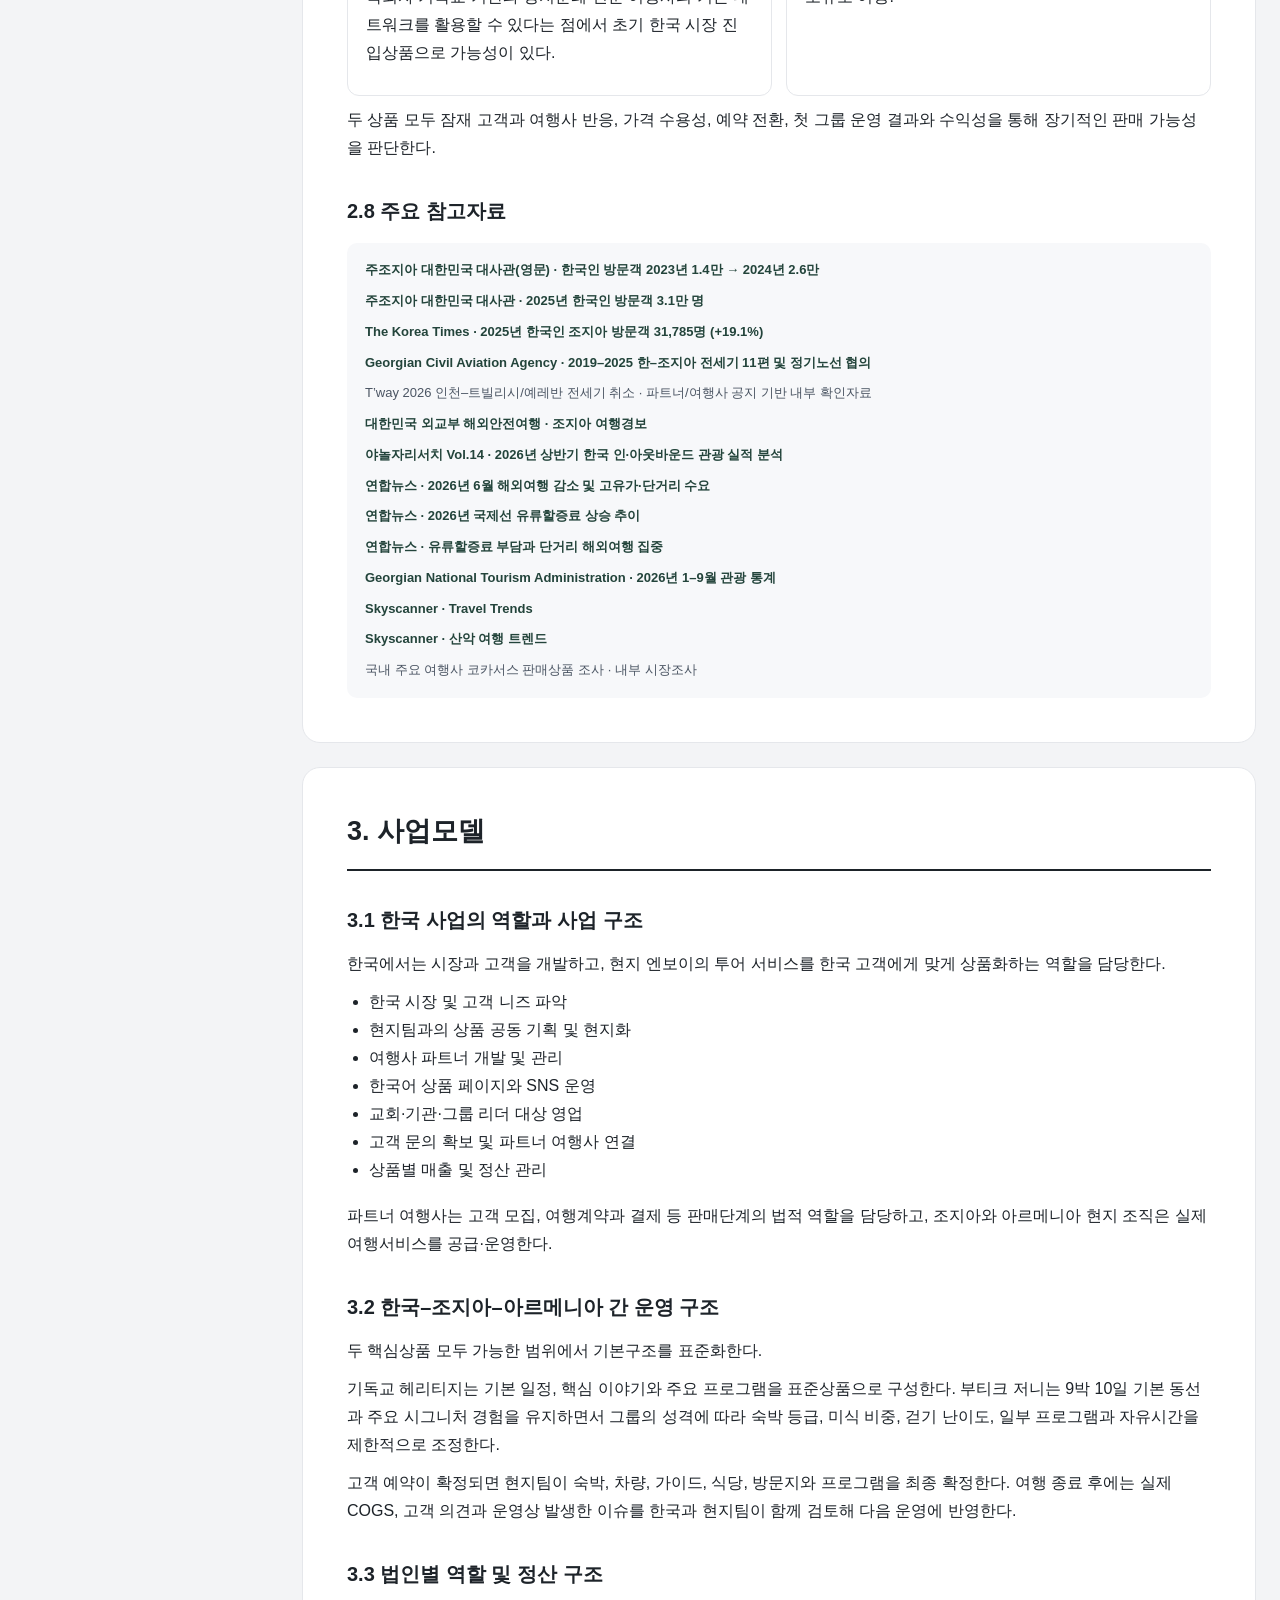
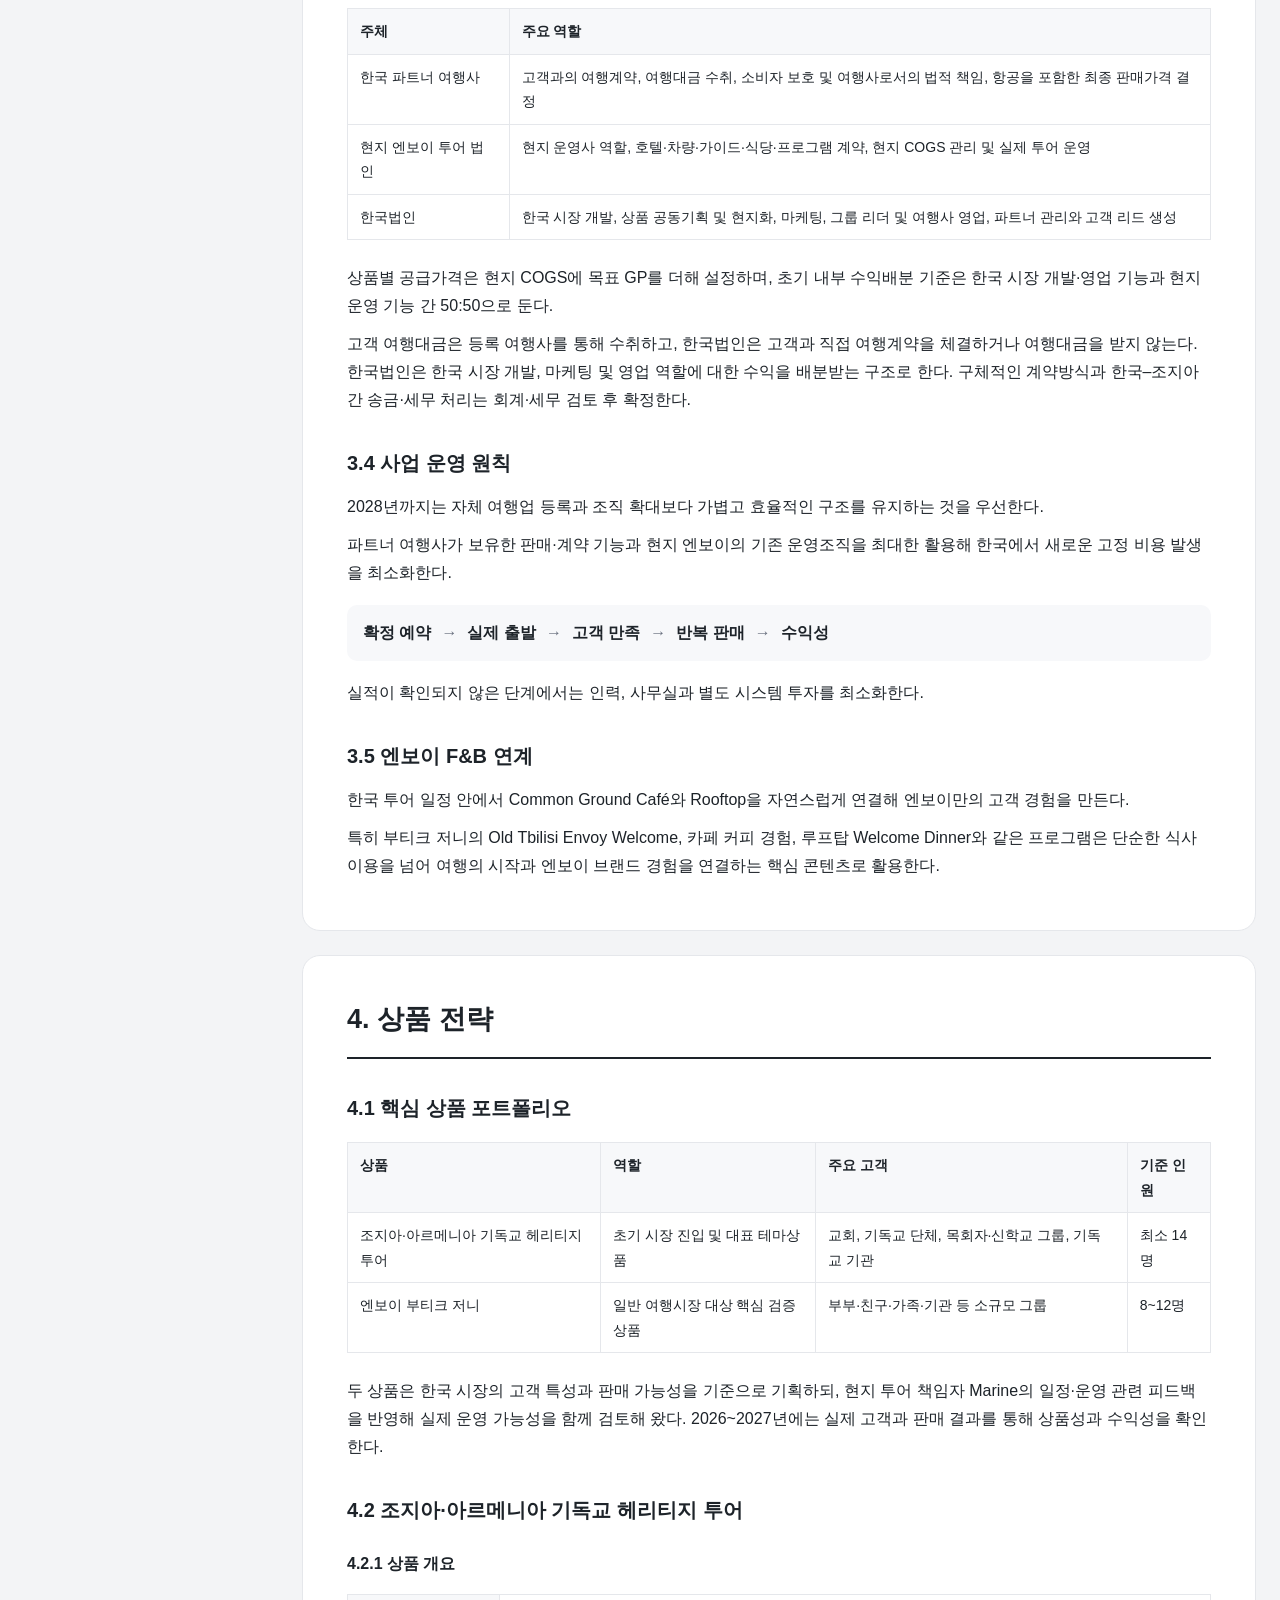
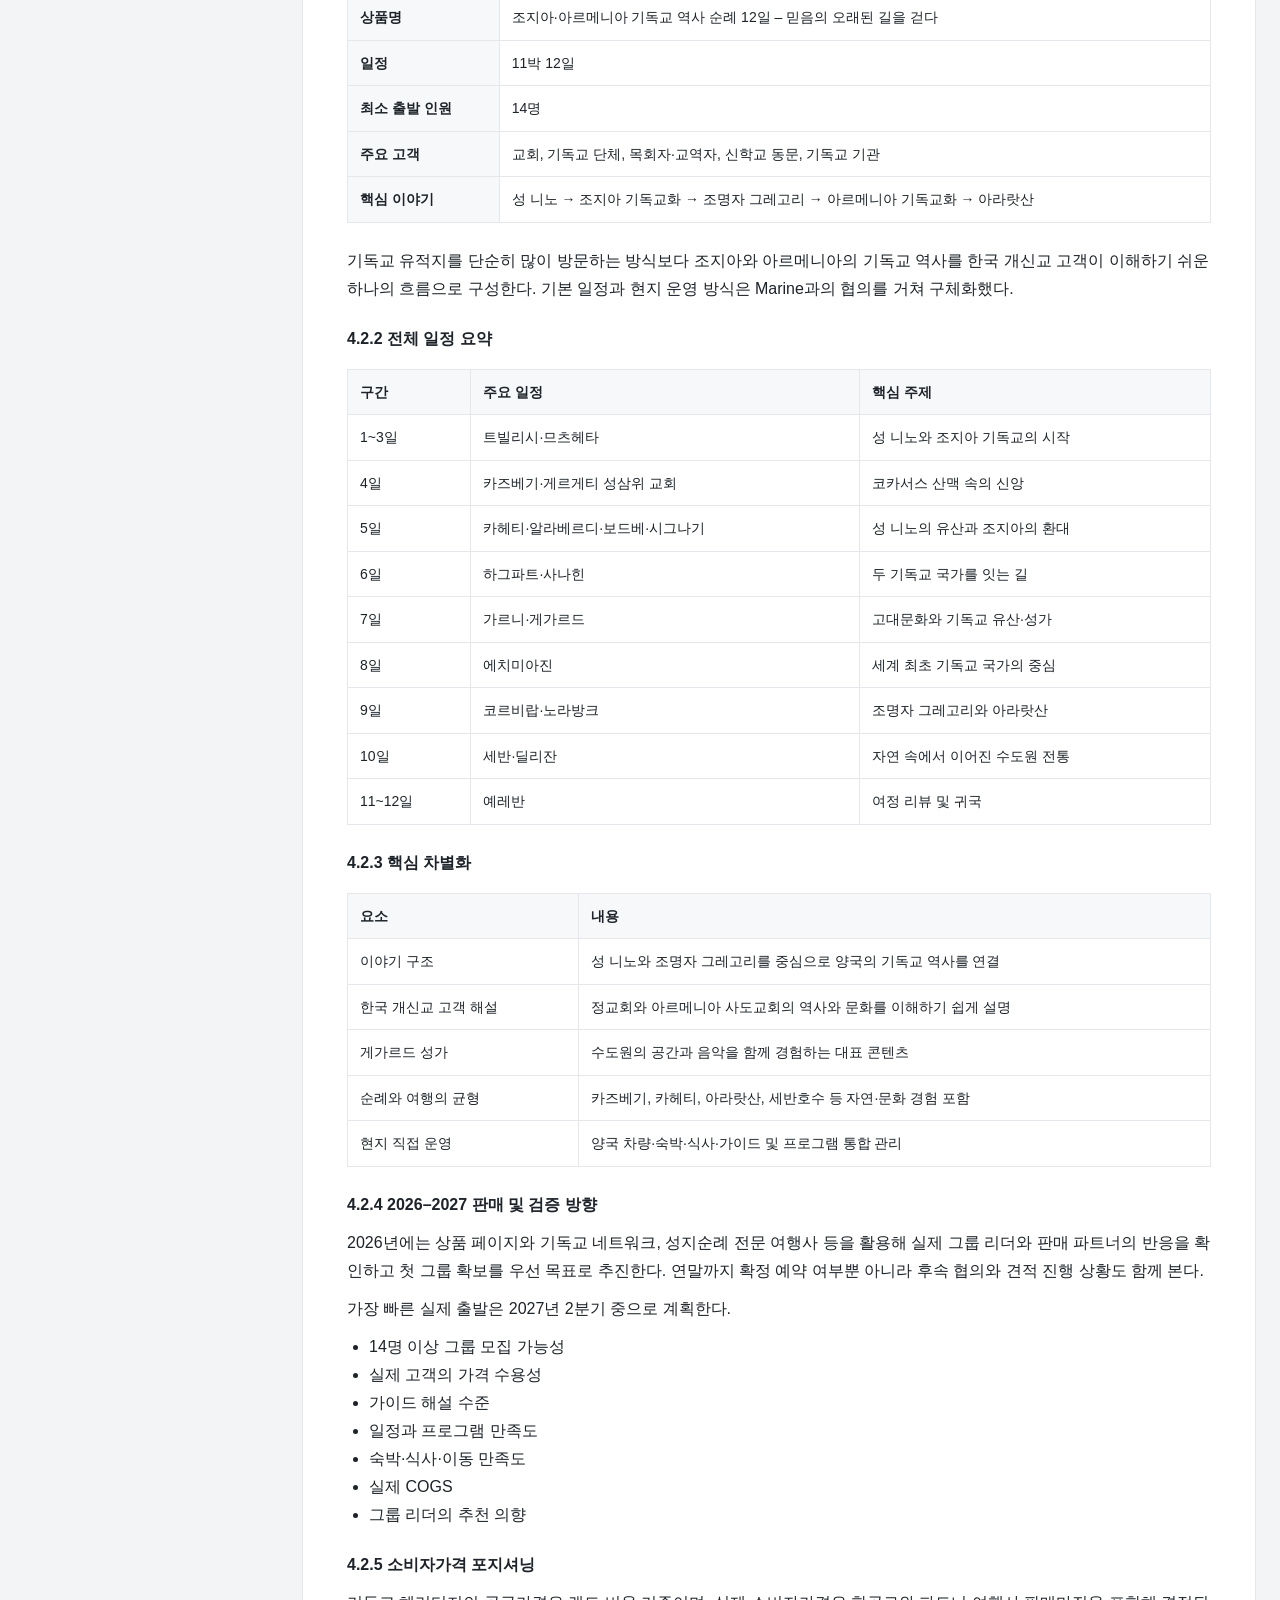
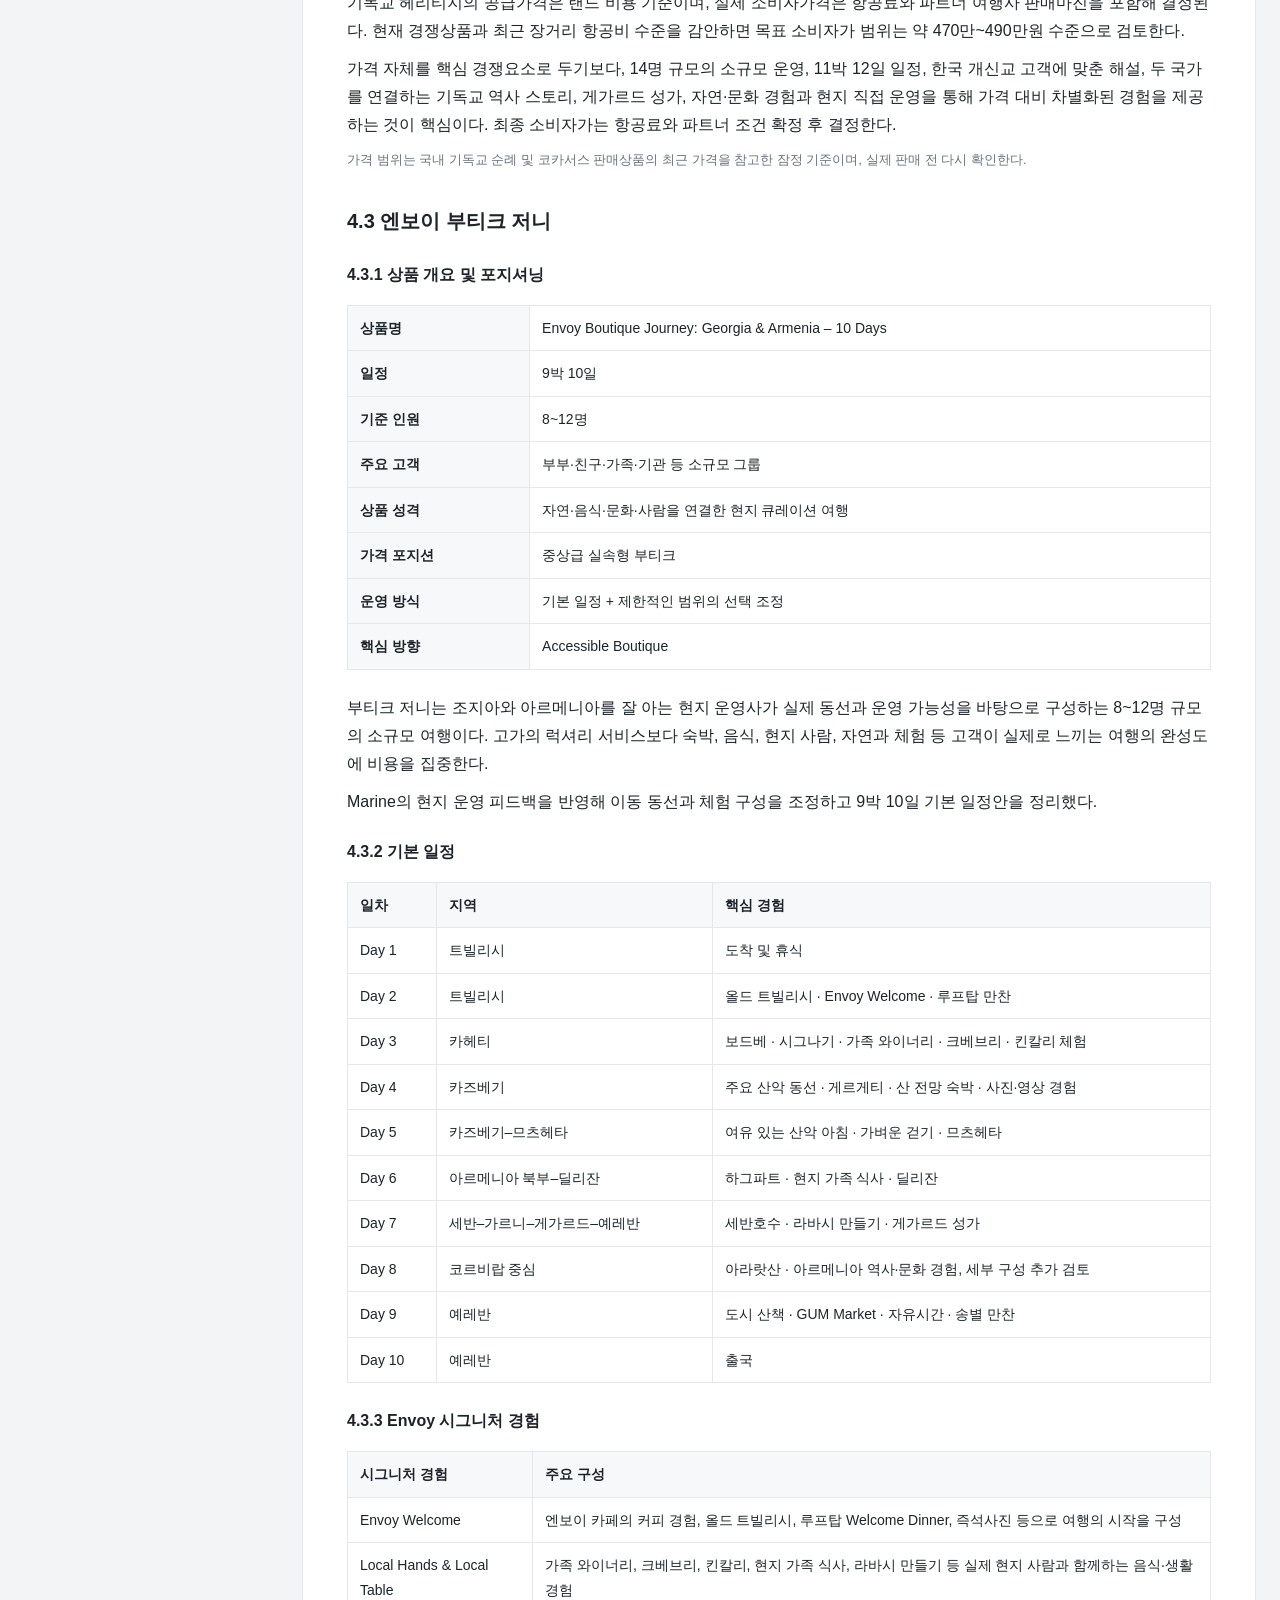
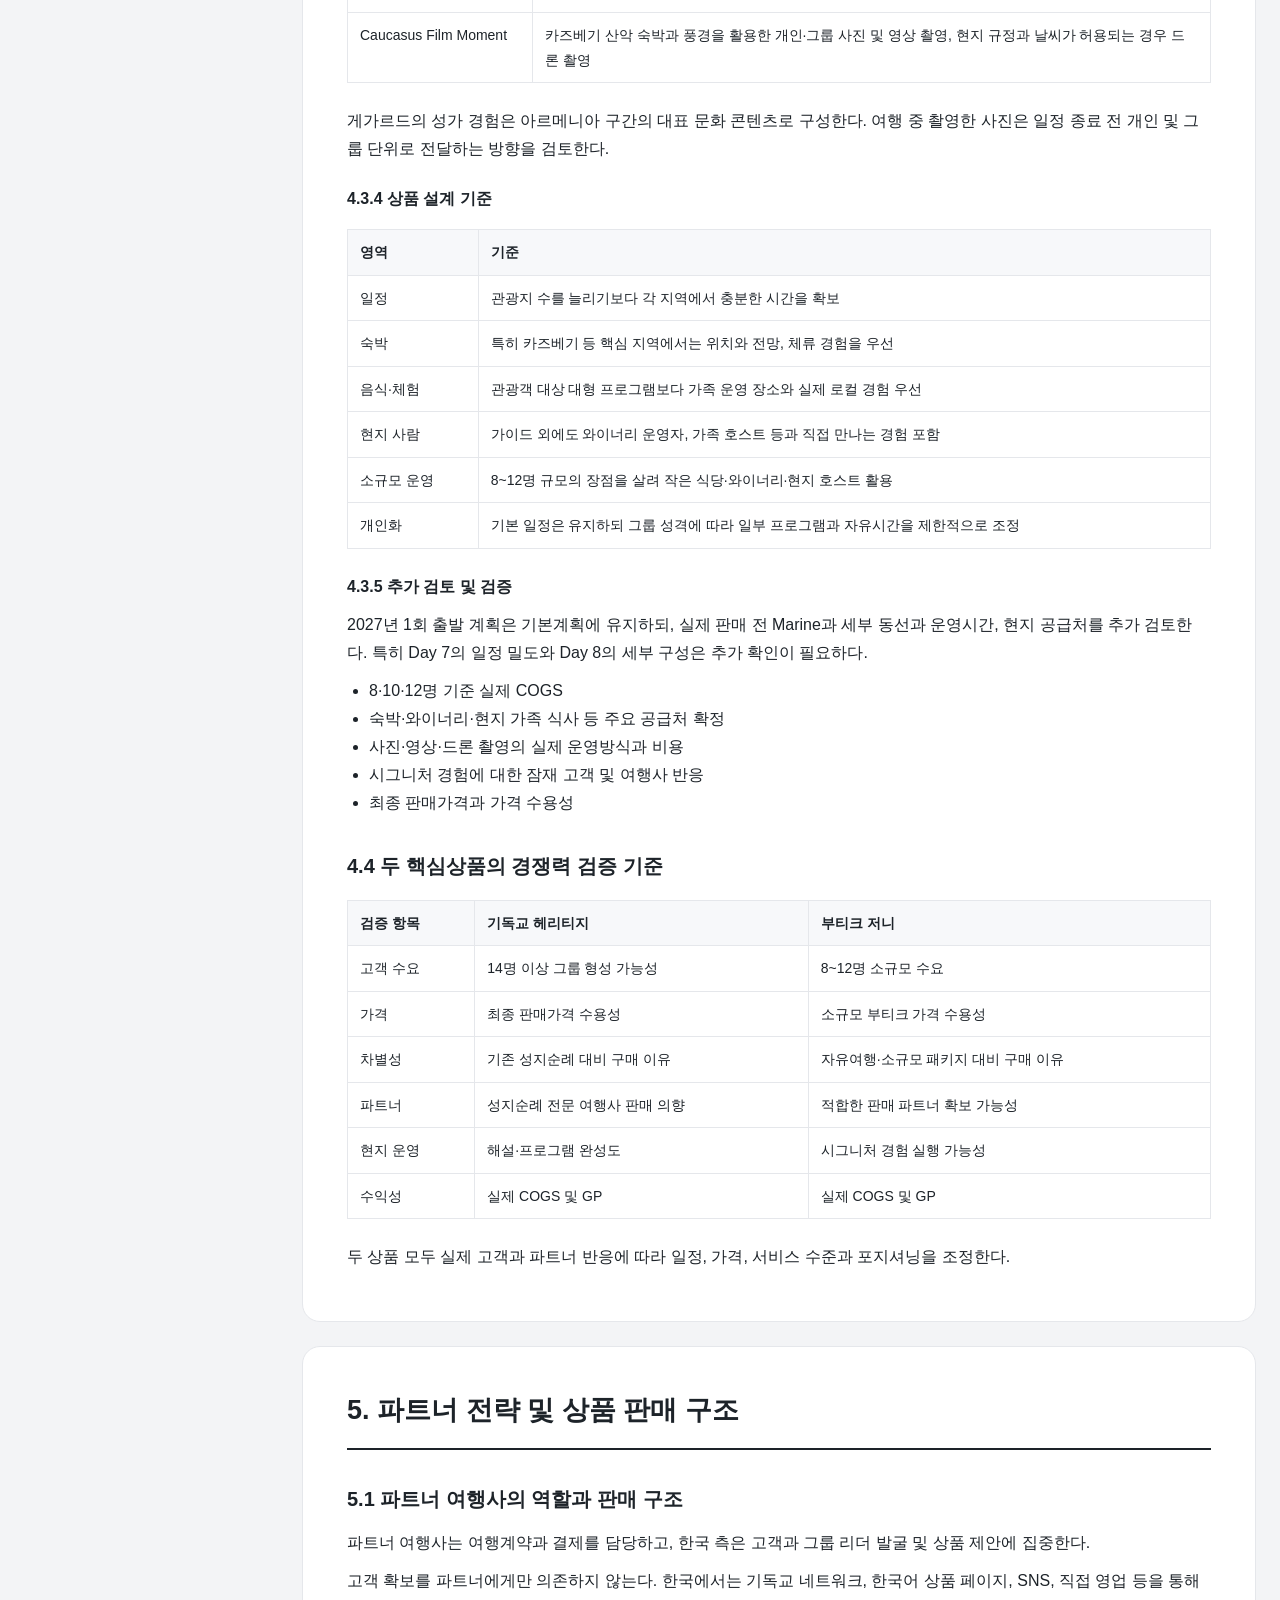
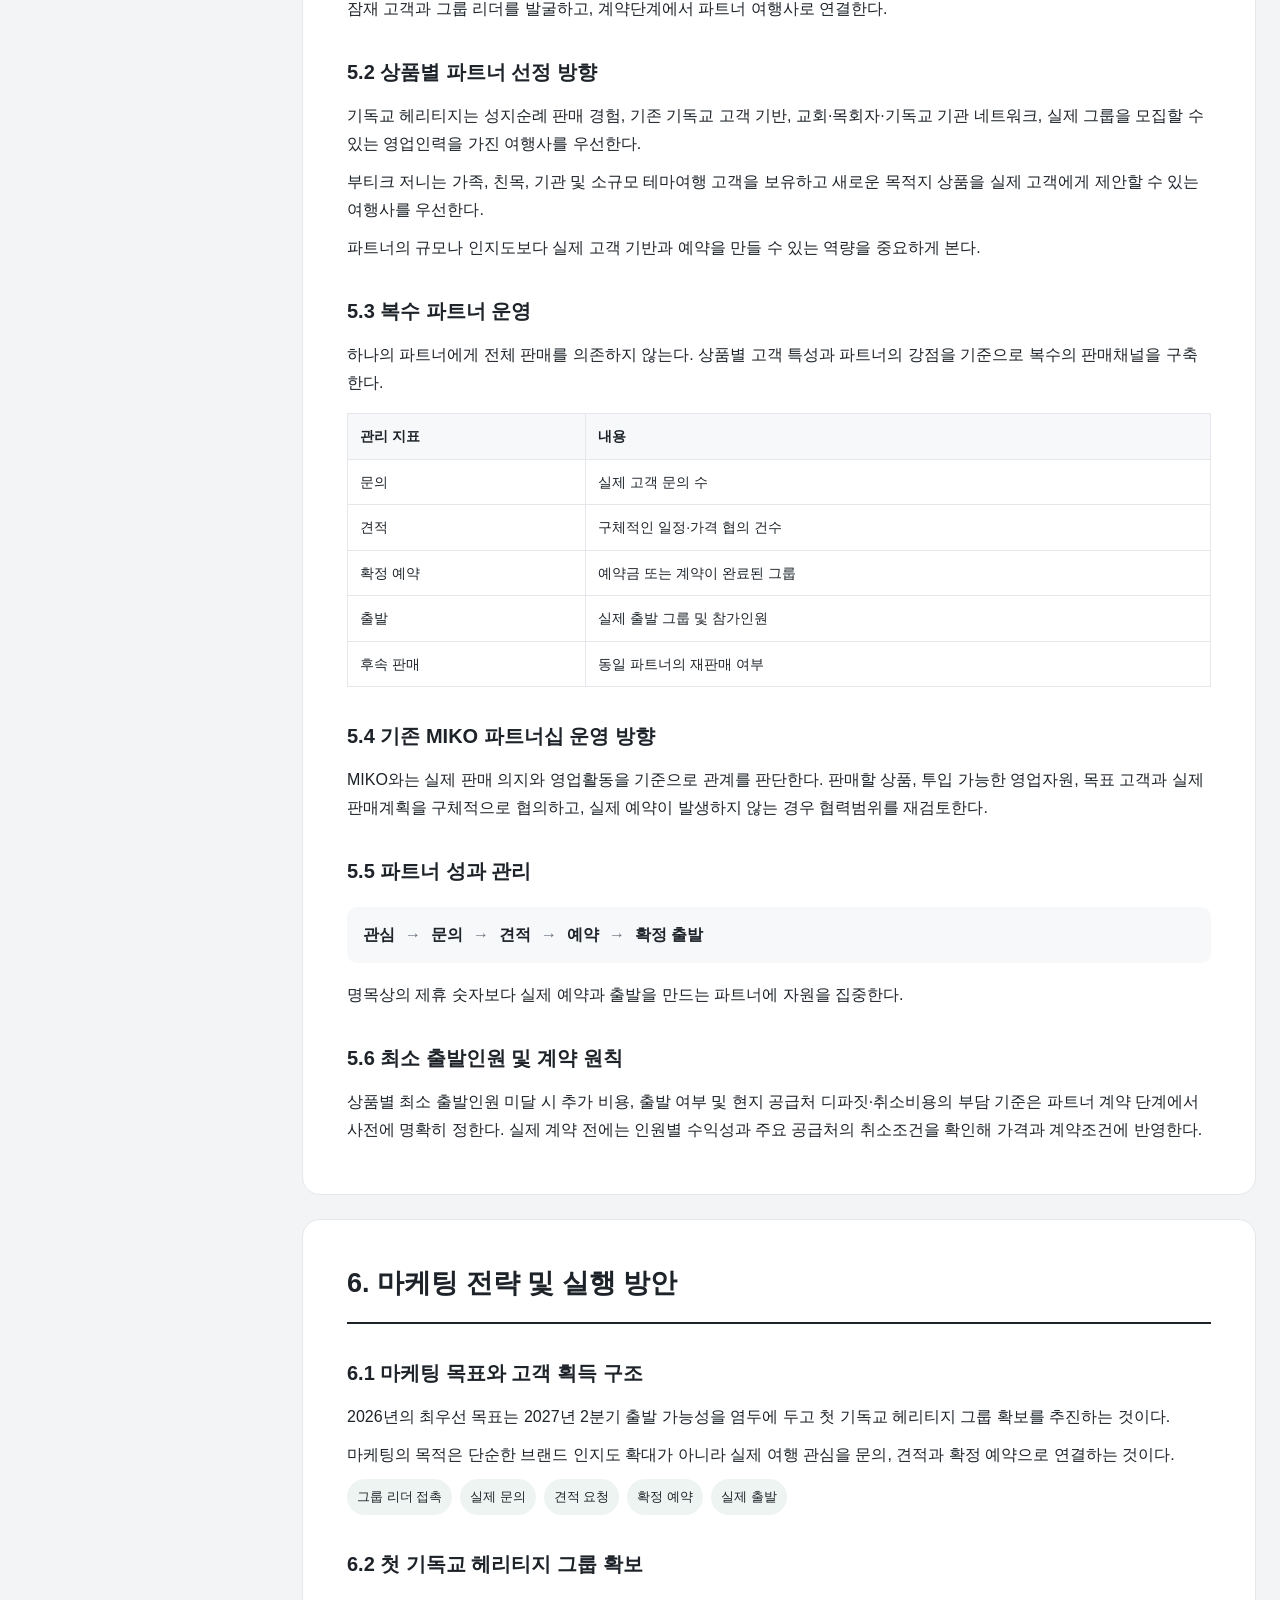
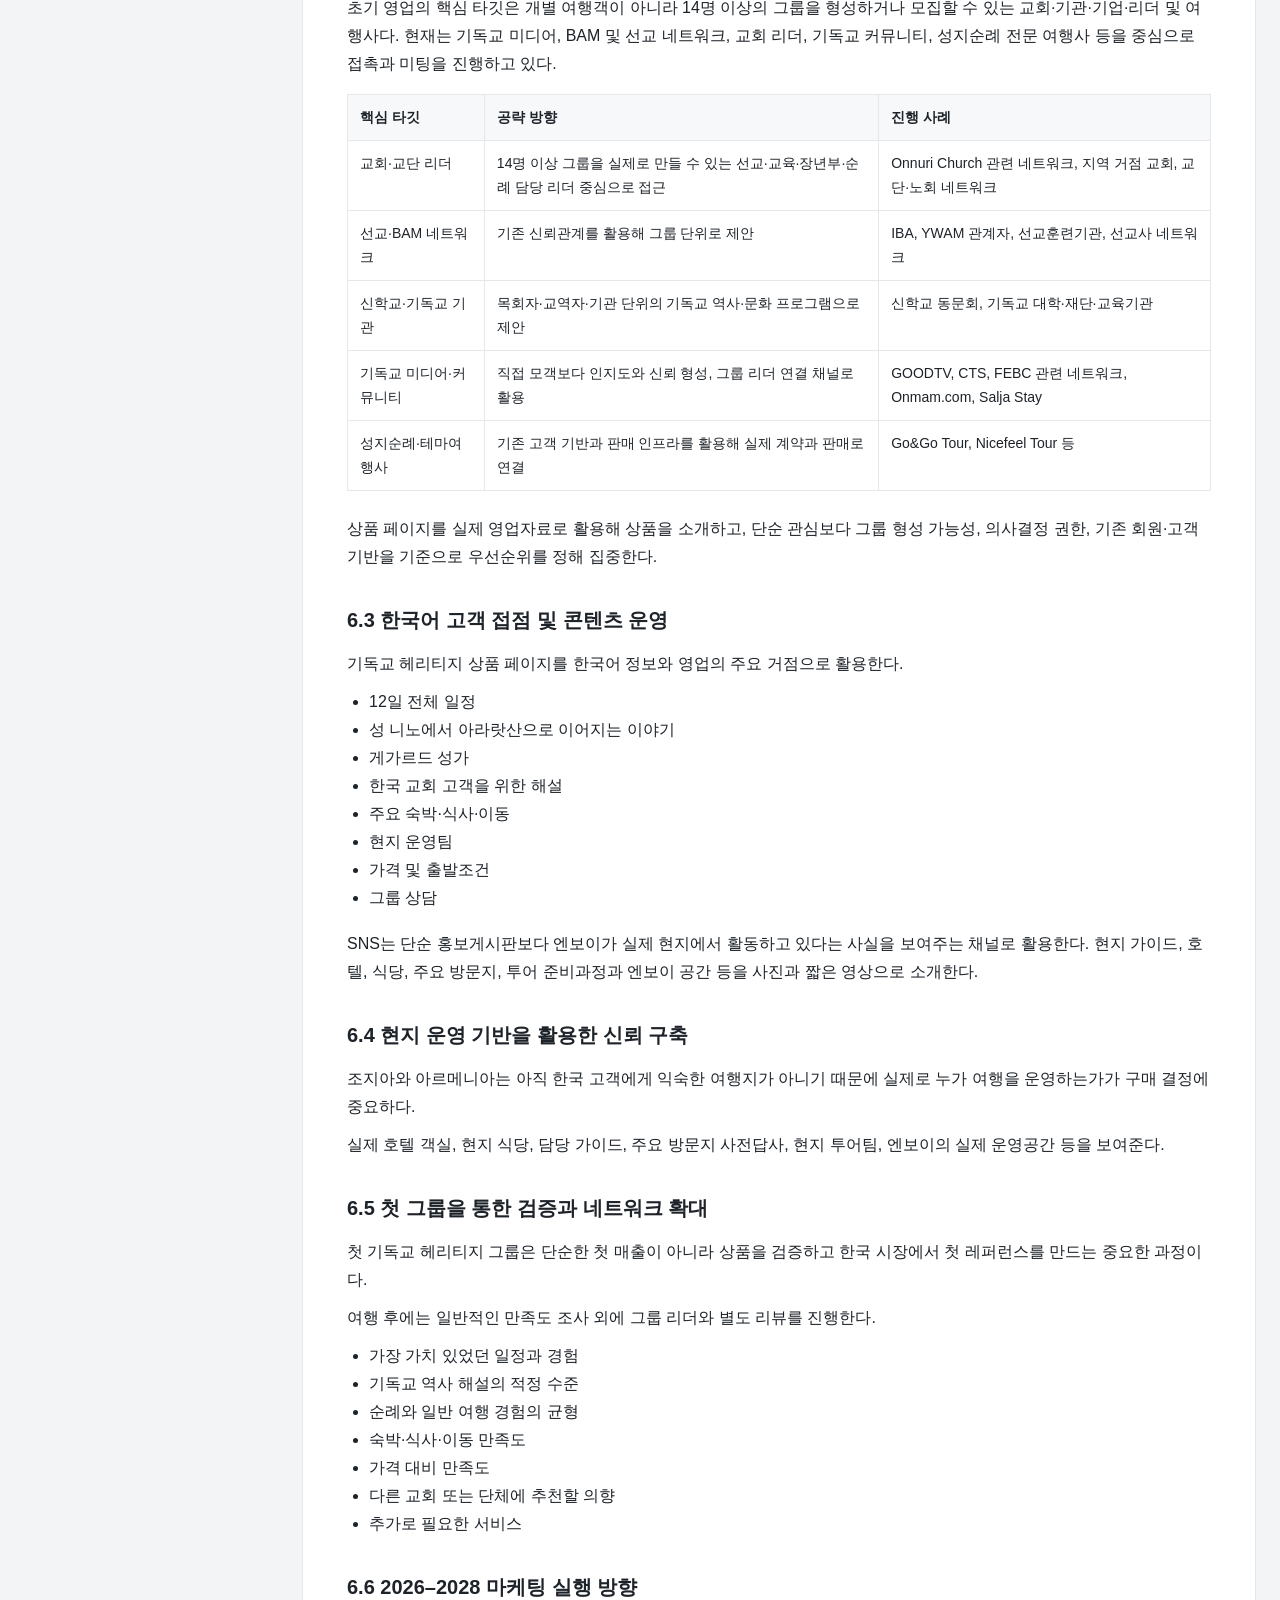
==== commit 570a79d7: "Refine F&B linkage, sales examples and Marine product input" ====
--- a/index.html
+++ b/index.html
@@ -66,16 +66,16 @@
 <p>상품별 공급가격은 현지 COGS에 목표 GP를 더해 설정하며, 초기 내부 수익배분 기준은 한국 시장 개발·영업 기능과 현지 운영 기능 간 50:50으로 둔다.</p>
 <p>고객 여행대금은 등록 여행사를 통해 수취하고, 한국법인은 고객과 직접 여행계약을 체결하거나 여행대금을 받지 않는다. 한국법인은 한국 시장 개발, 마케팅 및 영업 역할에 대한 수익을 배분받는 구조로 한다. 구체적인 계약방식과 한국–조지아 간 송금·세무 처리는 회계·세무 검토 후 확정한다.</p>
 
-<h3>3.4 사업 운영 원칙</h3><p>2028년까지는 자체 여행업 등록과 조직 확대보다 가볍고 효율적인 구조를 유지하는 것을 우선한다.</p><p>파트너 여행사가 보유한 판매·계약 기능과 현지 엔보이의 기존 운영조직을 최대한 활용해 한국에서 새로운 고정 비용 발생을 최소화한다.</p><div class="flow">확정 예약 <span>→</span> 실제 출발 <span>→</span> 고객 만족 <span>→</span> 반복 판매 <span>→</span> 수익성</div><p>실적이 확인되지 않은 단계에서는 인력, 사무실과 별도 시스템 투자를 최소화한다.</p><h3>3.5 엔보이 F&B·호스텔 연계</h3>
-<p>한국 투어 고객의 엔보이 F&B 및 호스텔 이용은 각 사업별 별도 매출로 관리하며 한국 투어 사업 손익에 합산하지 않는다. 다만 투어 일정 안에서 연계해 하나의 연결된 엔보이 경험으로 활용할 수 있다.</p>
-<p>예를 들어 부티크 저니의 Old Tbilisi Envoy Welcome, 카페 및 루프탑 식사 경험, 필요 시 엔보이 호스텔 숙박 연계 등은 상품 콘텐츠와 현지 브랜드 경험을 강화하는 방식으로 활용할 수 있다.</p>
+<h3>3.4 사업 운영 원칙</h3><p>2028년까지는 자체 여행업 등록과 조직 확대보다 가볍고 효율적인 구조를 유지하는 것을 우선한다.</p><p>파트너 여행사가 보유한 판매·계약 기능과 현지 엔보이의 기존 운영조직을 최대한 활용해 한국에서 새로운 고정 비용 발생을 최소화한다.</p><div class="flow">확정 예약 <span>→</span> 실제 출발 <span>→</span> 고객 만족 <span>→</span> 반복 판매 <span>→</span> 수익성</div><p>실적이 확인되지 않은 단계에서는 인력, 사무실과 별도 시스템 투자를 최소화한다.</p><h3>3.5 엔보이 F&B 연계</h3>
+<p>한국 투어 일정 안에서 Common Ground Café와 Rooftop을 자연스럽게 연결해 엔보이만의 고객 경험을 만든다.</p>
+<p>특히 부티크 저니의 Old Tbilisi Envoy Welcome, 카페 커피 경험, 루프탑 Welcome Dinner와 같은 프로그램은 단순한 식사 이용을 넘어 여행의 시작과 엔보이 브랜드 경험을 연결하는 핵심 콘텐츠로 활용한다.</p>
 </section><section id="sec4" class="report-section"><h2>4. 상품 전략</h2>
 <h3>4.1 핵심 상품 포트폴리오</h3>
 <table><thead><tr><th>상품</th><th>역할</th><th>주요 고객</th><th>기준 인원</th></tr></thead><tbody>
 <tr><td>조지아·아르메니아 기독교 헤리티지 투어</td><td>초기 시장 진입 및 대표 테마상품</td><td>교회, 기독교 단체, 목회자·신학교 그룹, 기독교 기관</td><td>최소 14명</td></tr>
 <tr><td>엔보이 부티크 저니</td><td>일반 여행시장 대상 핵심 검증상품</td><td>부부·친구·가족·기관 등 소규모 그룹</td><td>8~12명</td></tr>
 </tbody></table>
-<p>두 상품은 2026~2027년을 통해 실제 상품성과 수익성을 검증한다.</p>
+<p>두 상품은 한국 시장의 고객 특성과 판매 가능성을 기준으로 기획하되, 현지 투어 책임자 Marine의 일정·운영 관련 피드백을 반영해 실제 운영 가능성을 함께 검토해 왔다. 2026~2027년에는 실제 고객과 판매 결과를 통해 상품성과 수익성을 확인한다.</p>
 
 <h3>4.2 조지아·아르메니아 기독교 헤리티지 투어</h3>
 <h4>4.2.1 상품 개요</h4>
@@ -86,7 +86,7 @@
 <tr><th>주요 고객</th><td>교회, 기독교 단체, 목회자·교역자, 신학교 동문, 기독교 기관</td></tr>
 <tr><th>핵심 이야기</th><td>성 니노 → 조지아 기독교화 → 조명자 그레고리 → 아르메니아 기독교화 → 아라랏산</td></tr>
 </tbody></table>
-<p>기독교 유적지를 단순히 많이 방문하는 방식보다 조지아와 아르메니아의 기독교 역사를 한국 개신교 고객이 이해하기 쉬운 하나의 흐름으로 구성한다.</p>
+<p>기독교 유적지를 단순히 많이 방문하는 방식보다 조지아와 아르메니아의 기독교 역사를 한국 개신교 고객이 이해하기 쉬운 하나의 흐름으로 구성한다. 기본 일정과 현지 운영 방식은 Marine과의 협의를 거쳐 구체화했다.</p>
 
 <h4>4.2.2 전체 일정 요약</h4>
 <table><thead><tr><th>구간</th><th>주요 일정</th><th>핵심 주제</th></tr></thead><tbody>
@@ -131,7 +131,7 @@
 <tr><th>핵심 방향</th><td>Accessible Boutique</td></tr>
 </tbody></table>
 <p>부티크 저니는 조지아와 아르메니아를 잘 아는 현지 운영사가 실제 동선과 운영 가능성을 바탕으로 구성하는 8~12명 규모의 소규모 여행이다. 고가의 럭셔리 서비스보다 숙박, 음식, 현지 사람, 자연과 체험 등 고객이 실제로 느끼는 여행의 완성도에 비용을 집중한다.</p>
-<p>현지 투어 책임자 Marine과 기본 일정과 운영 가능성에 대한 1차 검토를 진행했으며, 이를 반영해 9박 10일 기본 일정안을 정리했다.</p>
+<p>Marine의 현지 운영 피드백을 반영해 이동 동선과 체험 구성을 조정하고 9박 10일 기본 일정안을 정리했다.</p>
 
 <h4>4.3.2 기본 일정</h4>
 <table><thead><tr><th>일차</th><th>지역</th><th>핵심 경험</th></tr></thead><tbody>
@@ -195,7 +195,7 @@
 <h3>6.2 첫 기독교 헤리티지 그룹 확보</h3>
 <p>초기 영업의 핵심 타깃은 개별 여행객이 아니라 14명 이상의 그룹을 형성하거나 모집할 수 있는 교회·기관·기업·리더 및 여행사다. 현재는 기독교 미디어, BAM 및 선교 네트워크, 교회 리더, 기독교 커뮤니티, 성지순례 전문 여행사 등을 중심으로 접촉과 미팅을 진행하고 있다.</p>
 
-<table><thead><tr><th>핵심 타깃</th><th>공략 방향</th><th>접근 예시</th></tr></thead><tbody>
+<table><thead><tr><th>핵심 타깃</th><th>공략 방향</th><th>진행 사례</th></tr></thead><tbody>
 <tr><td>교회·교단 리더</td><td>14명 이상 그룹을 실제로 만들 수 있는 선교·교육·장년부·순례 담당 리더 중심으로 접근</td><td>Onnuri Church 관련 네트워크, 지역 거점 교회, 교단·노회 네트워크</td></tr>
 <tr><td>선교·BAM 네트워크</td><td>기존 신뢰관계를 활용해 그룹 단위로 제안</td><td>IBA, YWAM 관계자, 선교훈련기관, 선교사 네트워크</td></tr>
 <tr><td>신학교·기독교 기관</td><td>목회자·교역자·기관 단위의 기독교 역사·문화 프로그램으로 제안</td><td>신학교 동문회, 기독교 대학·재단·교육기관</td></tr>
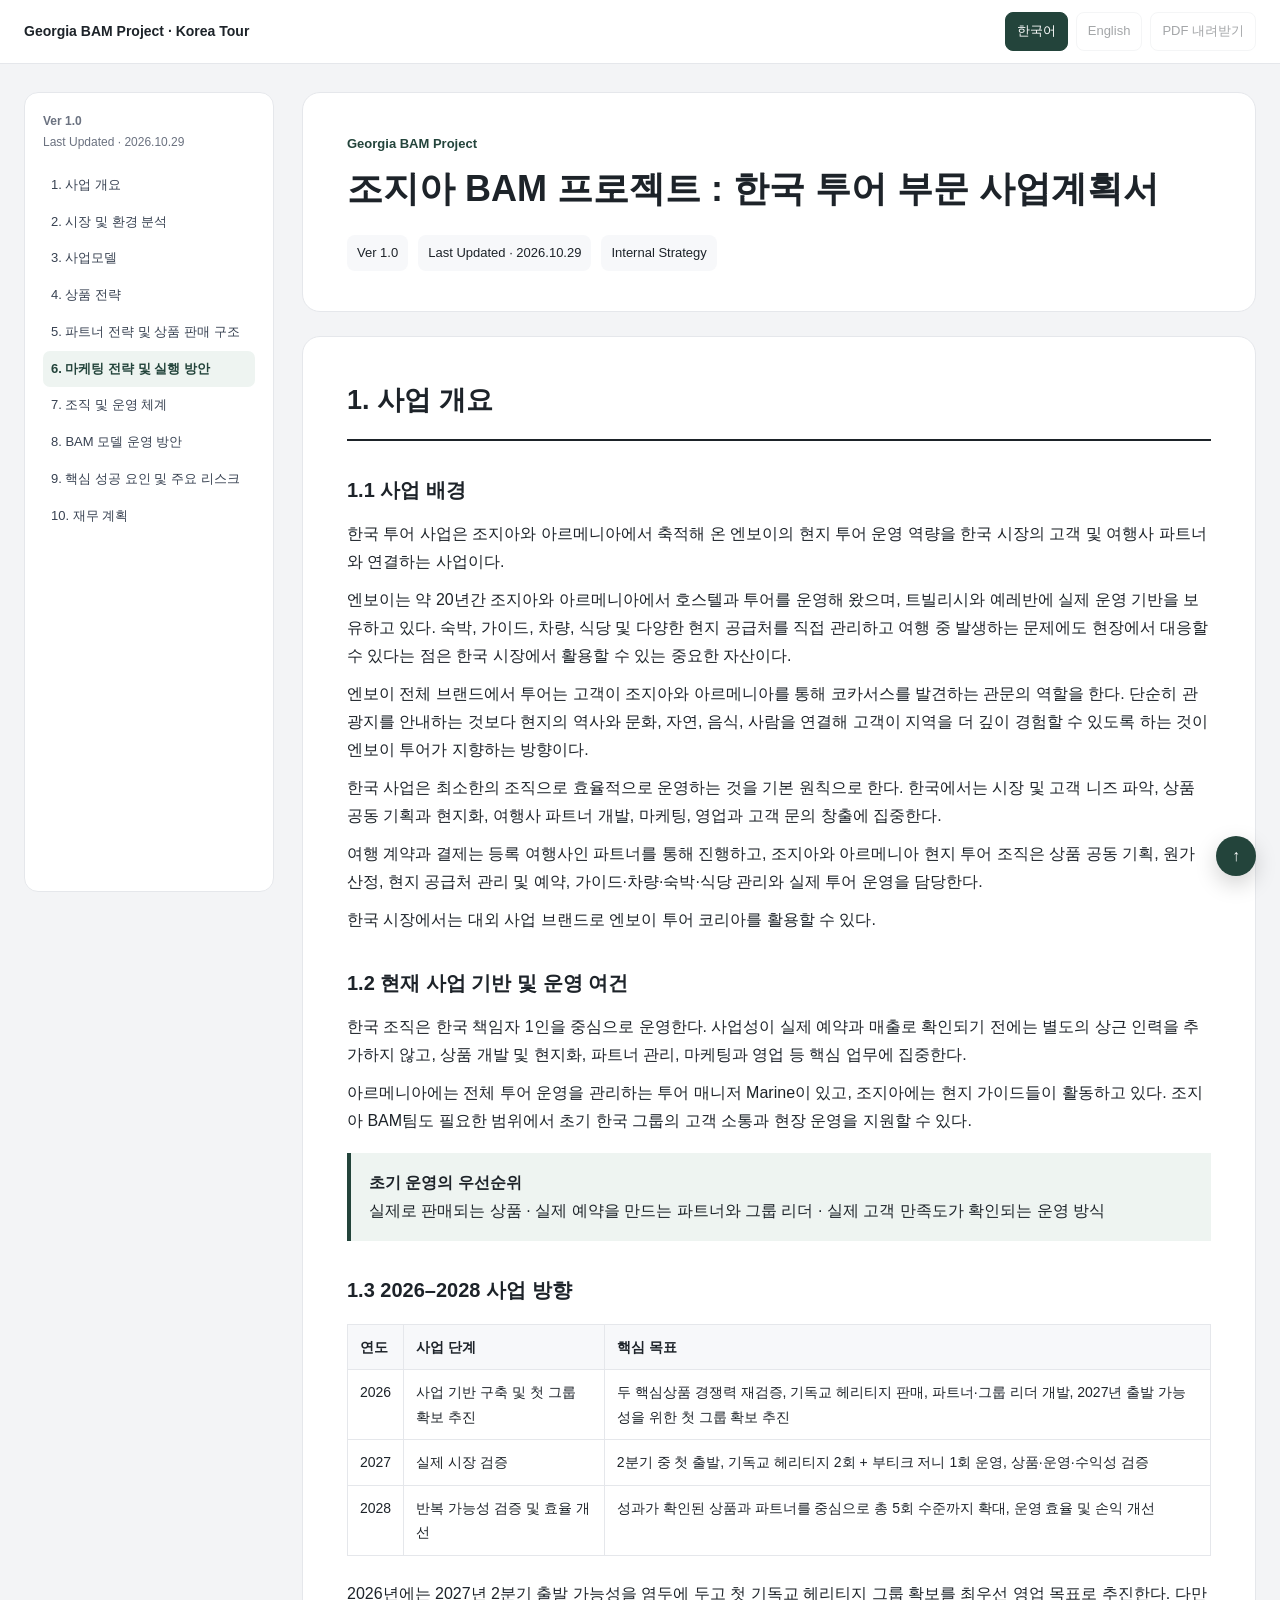
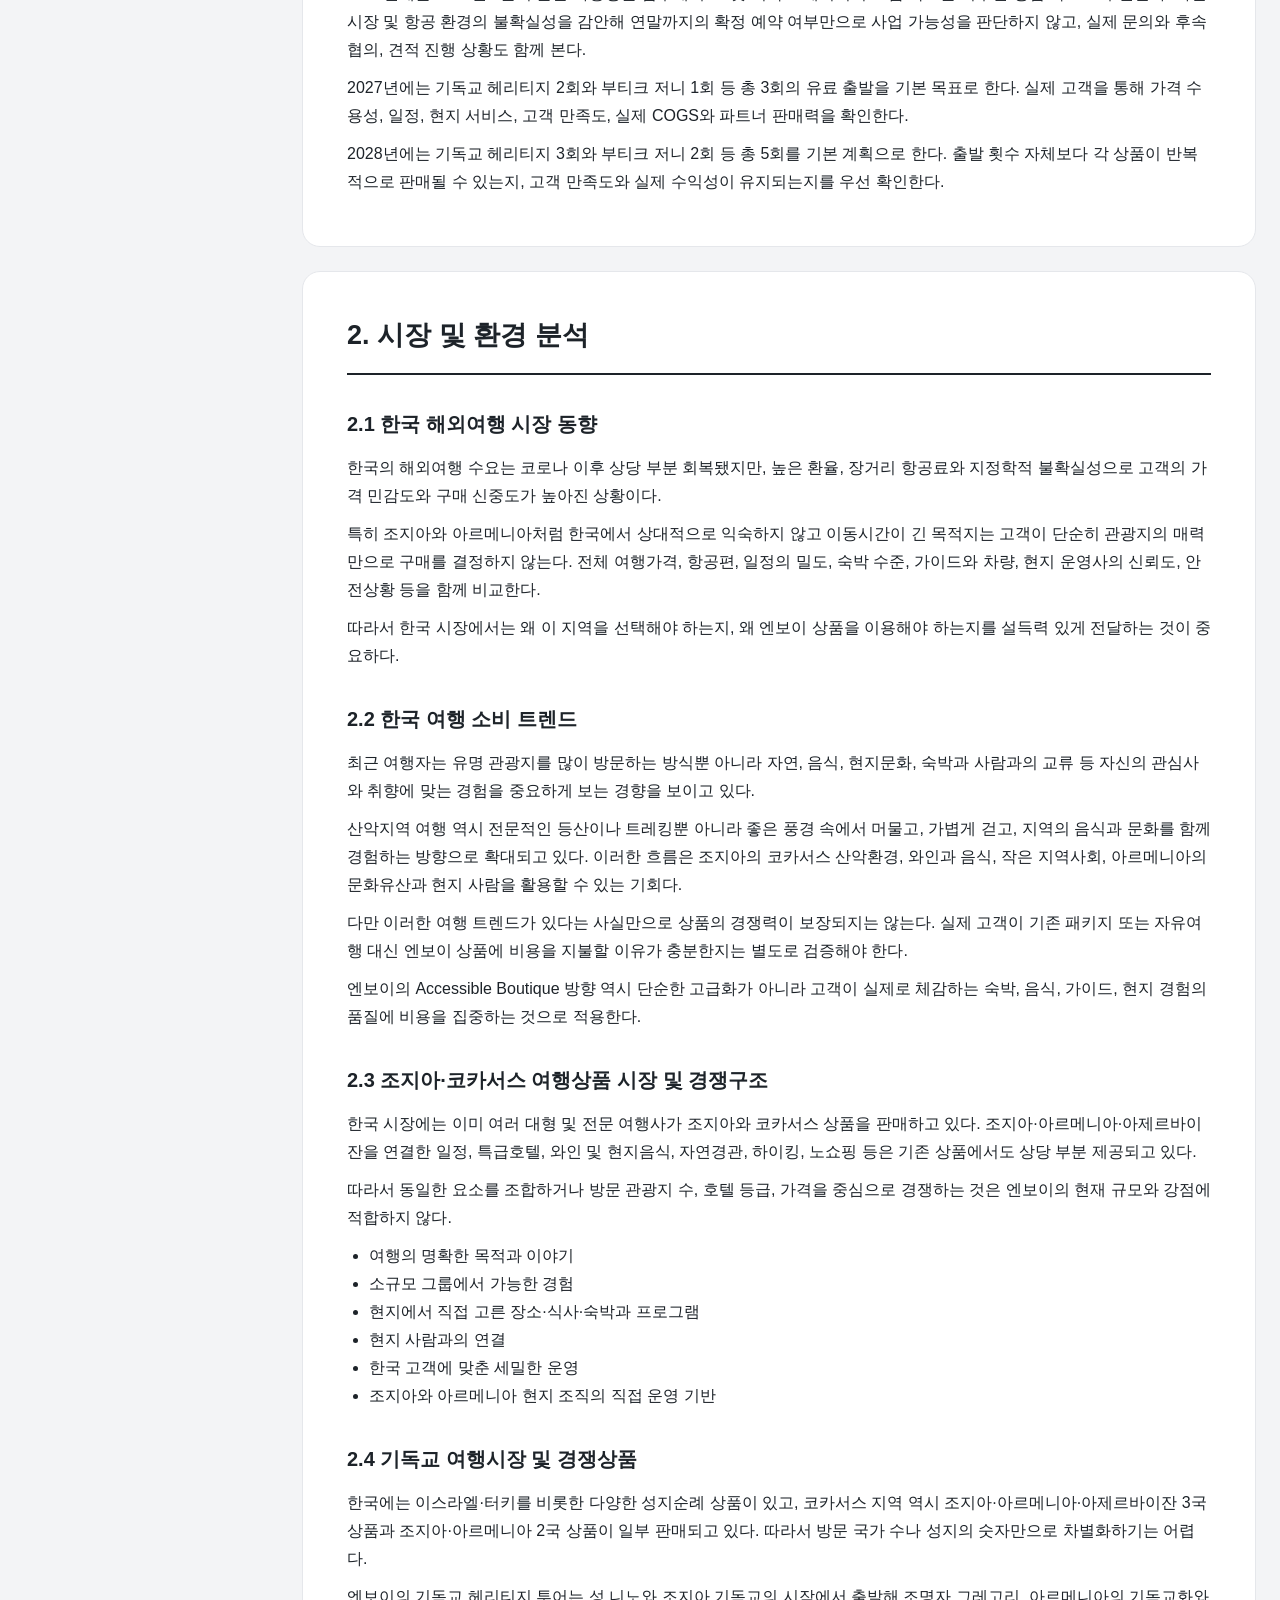
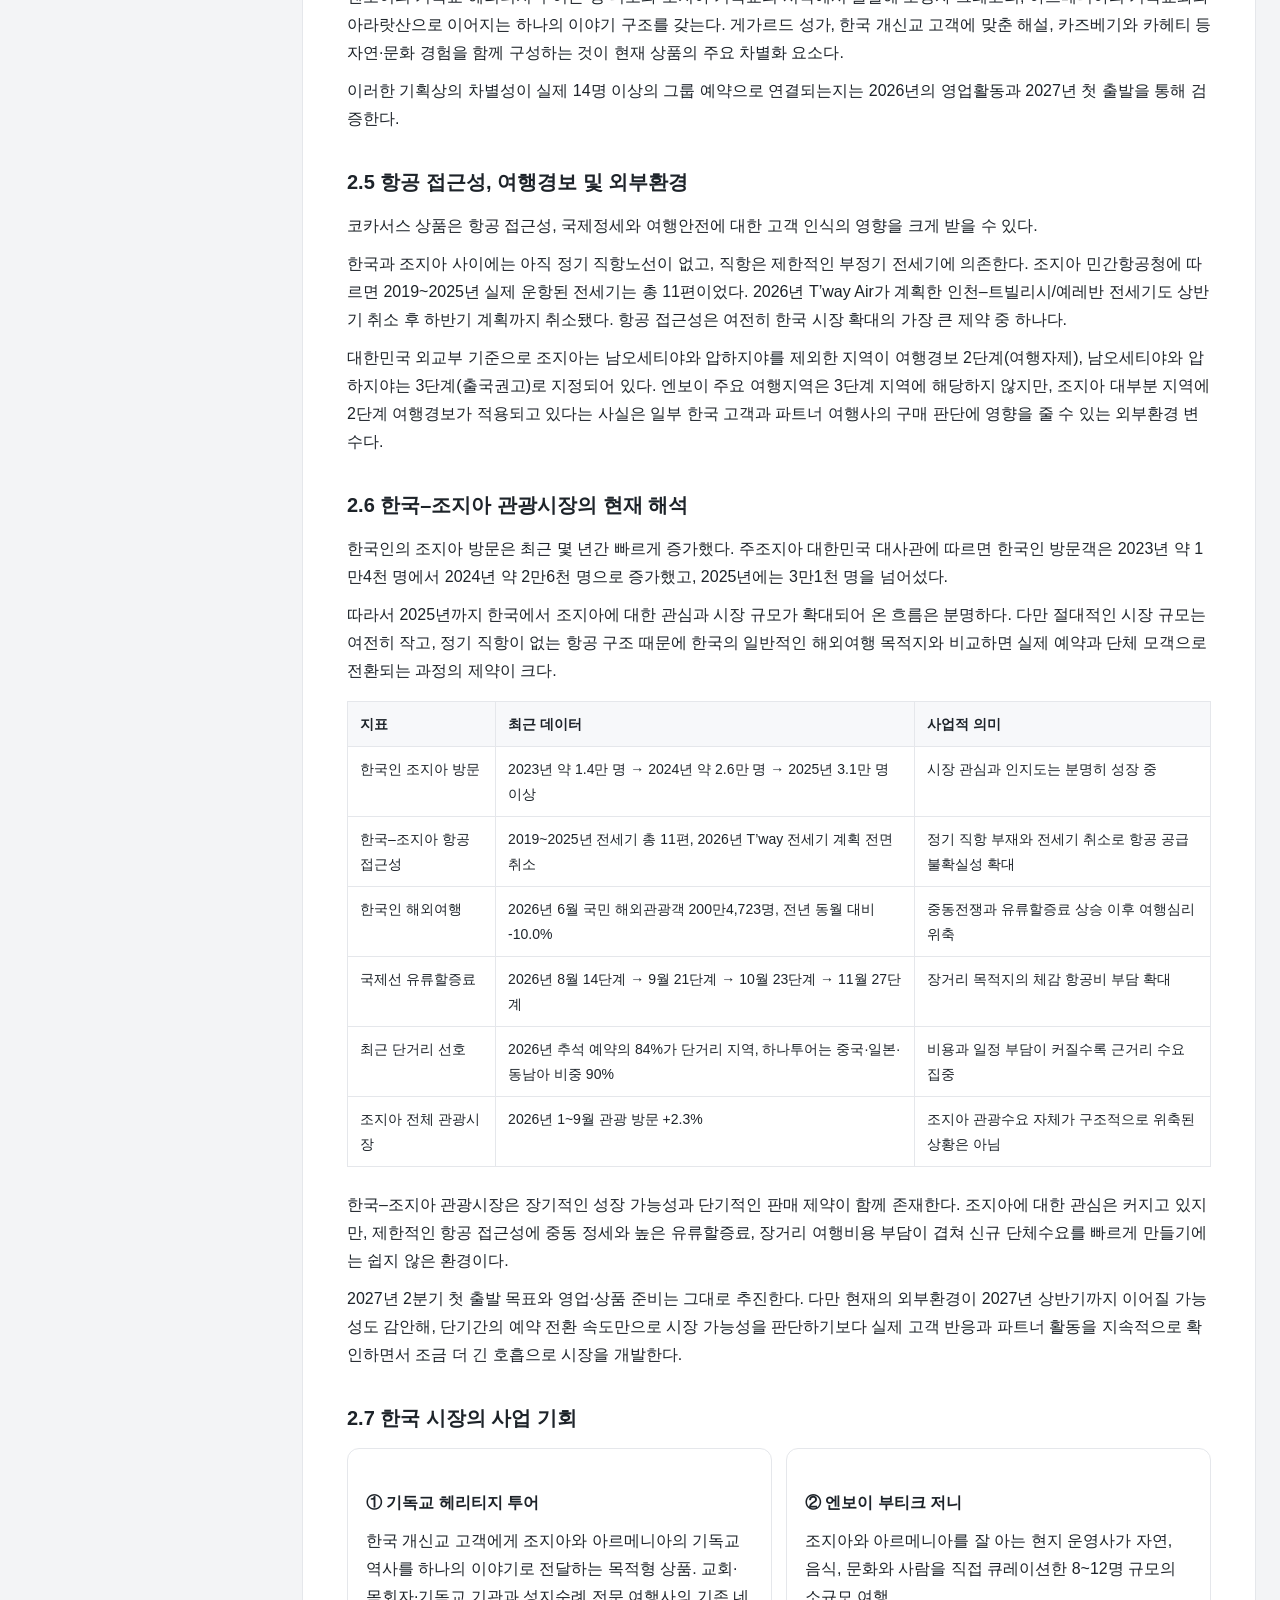
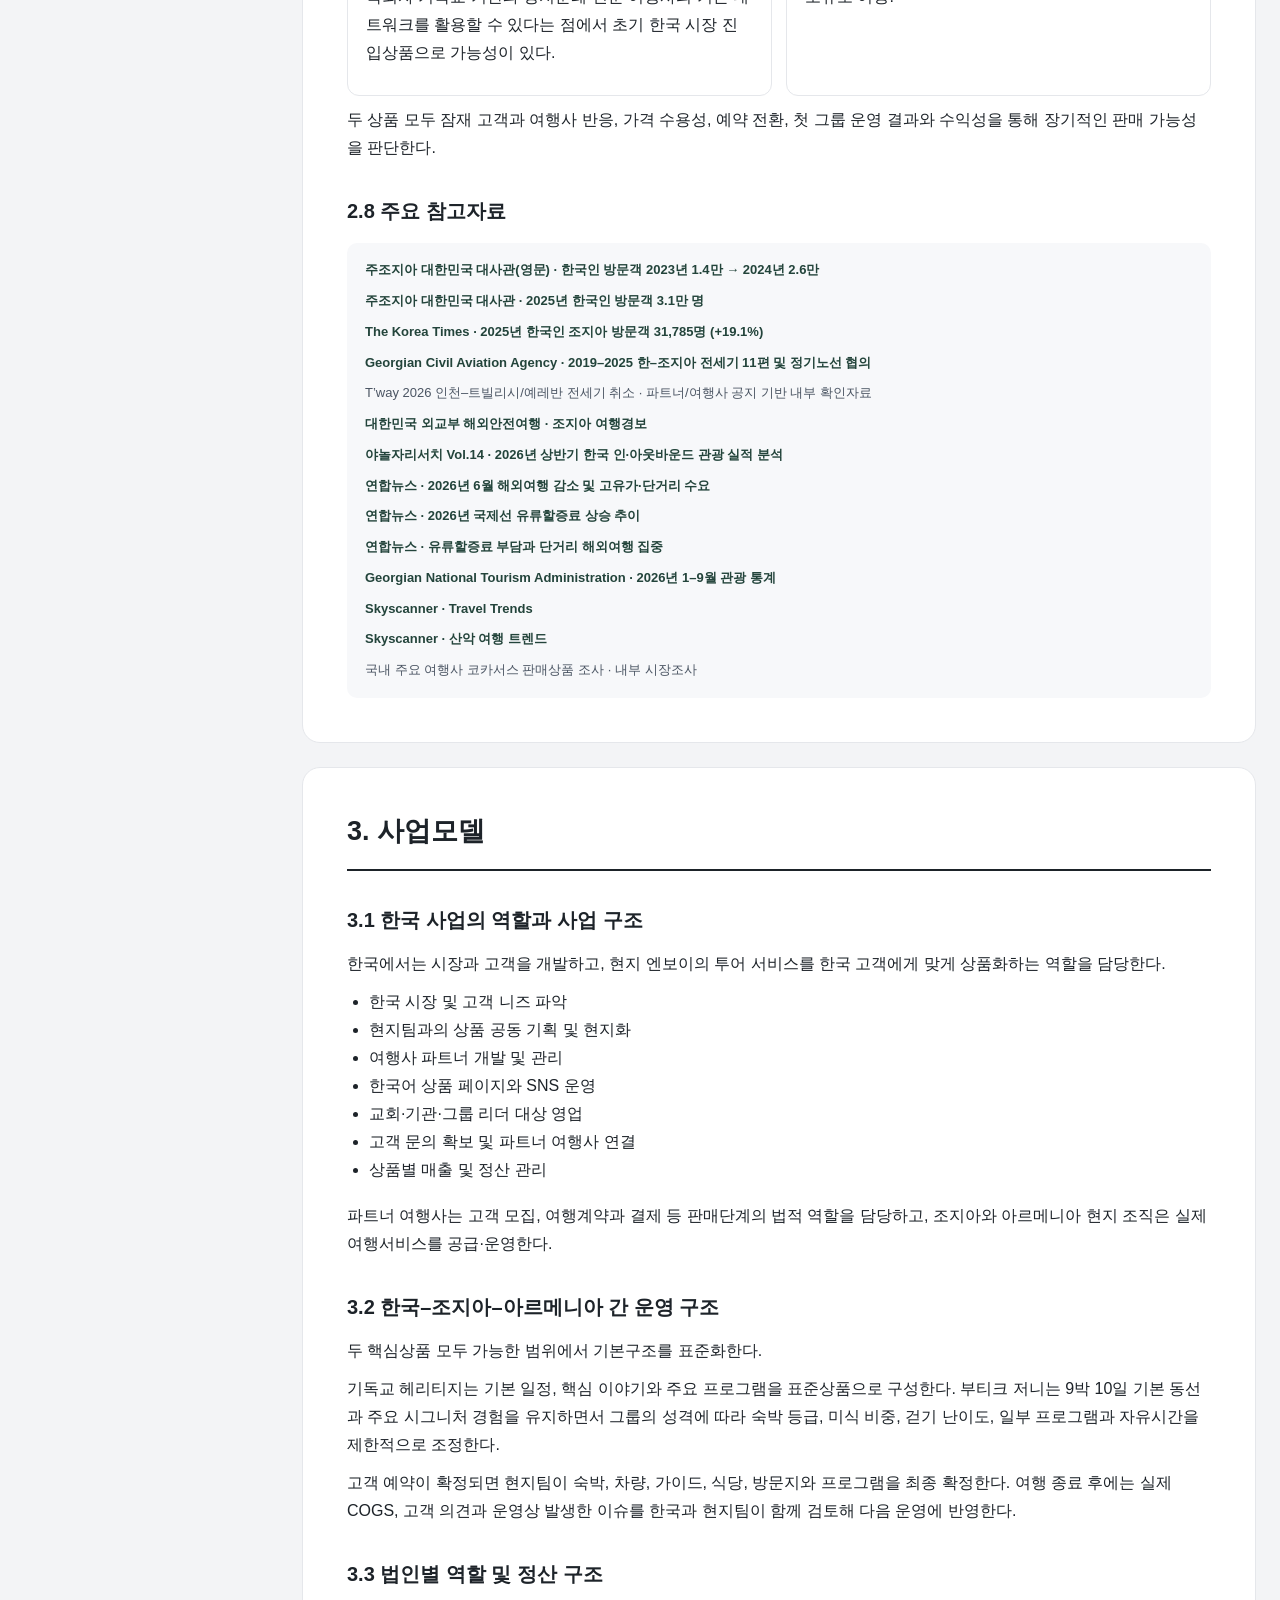
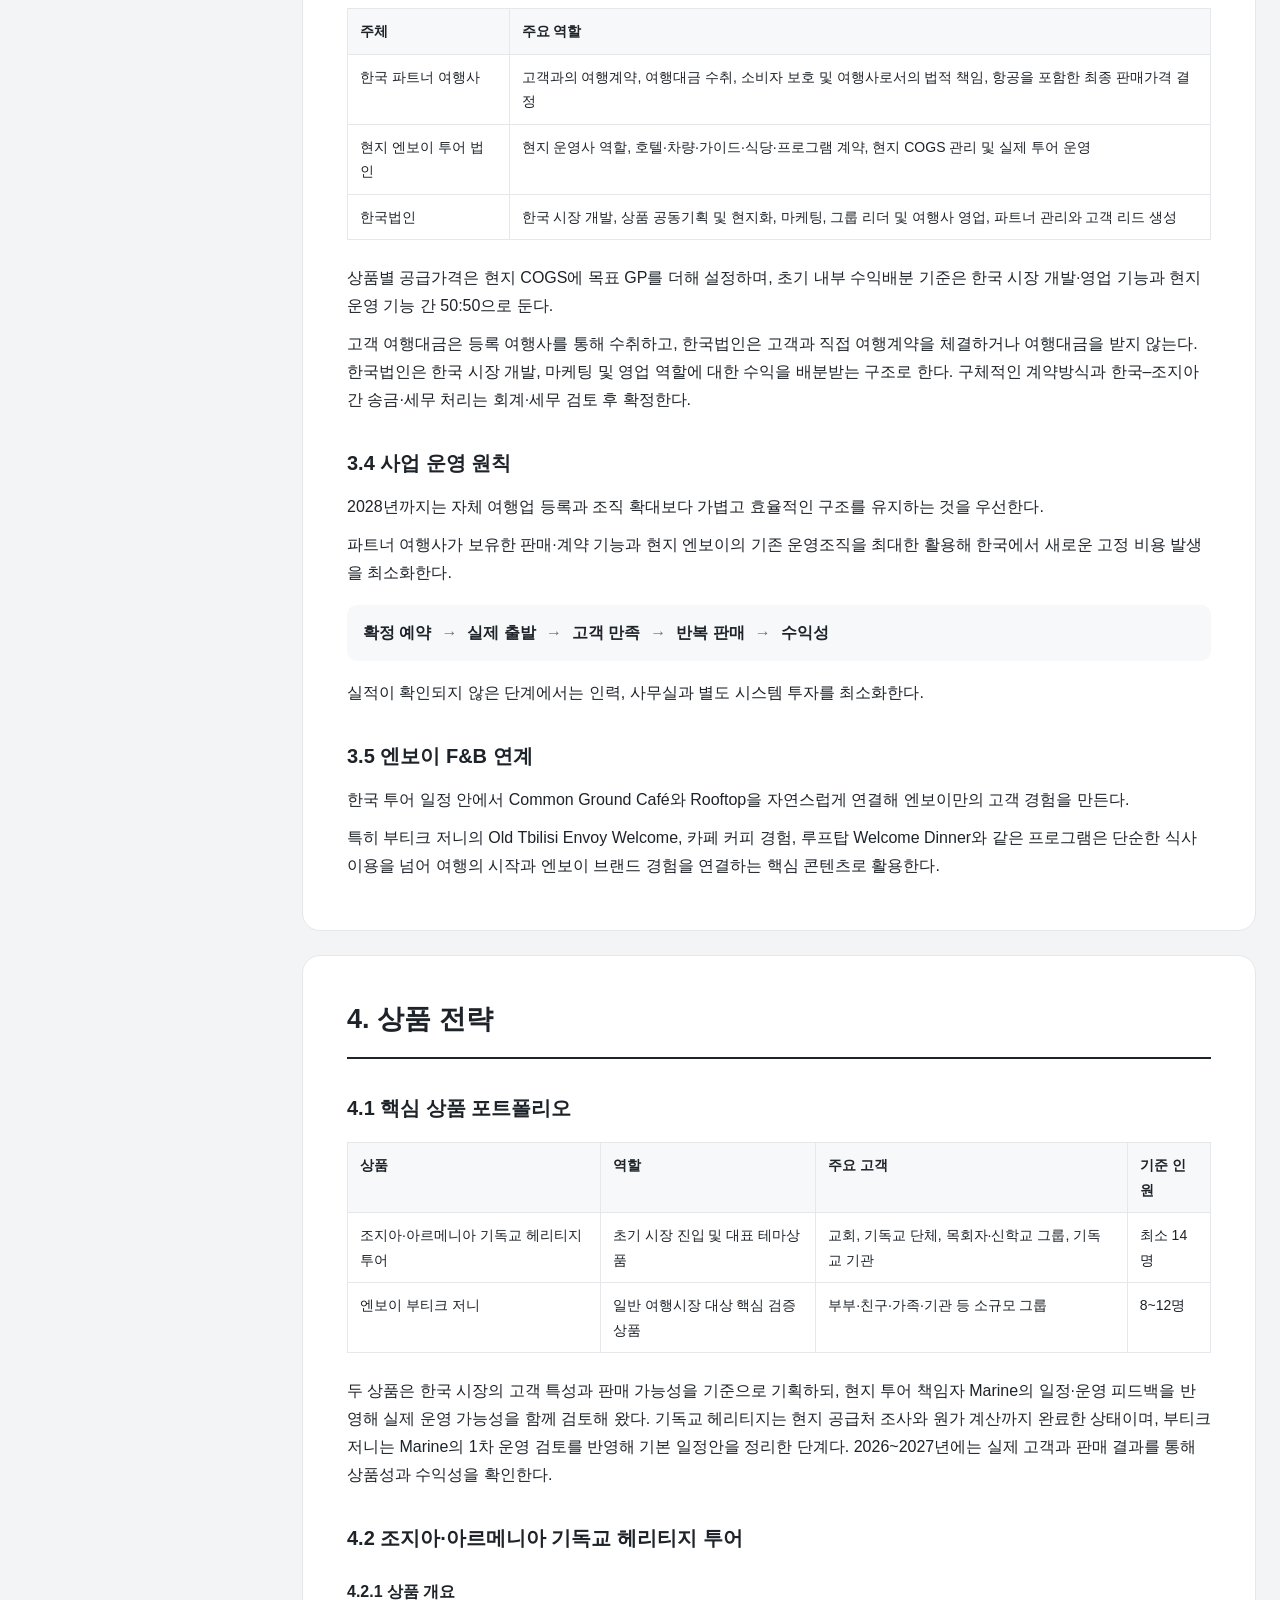
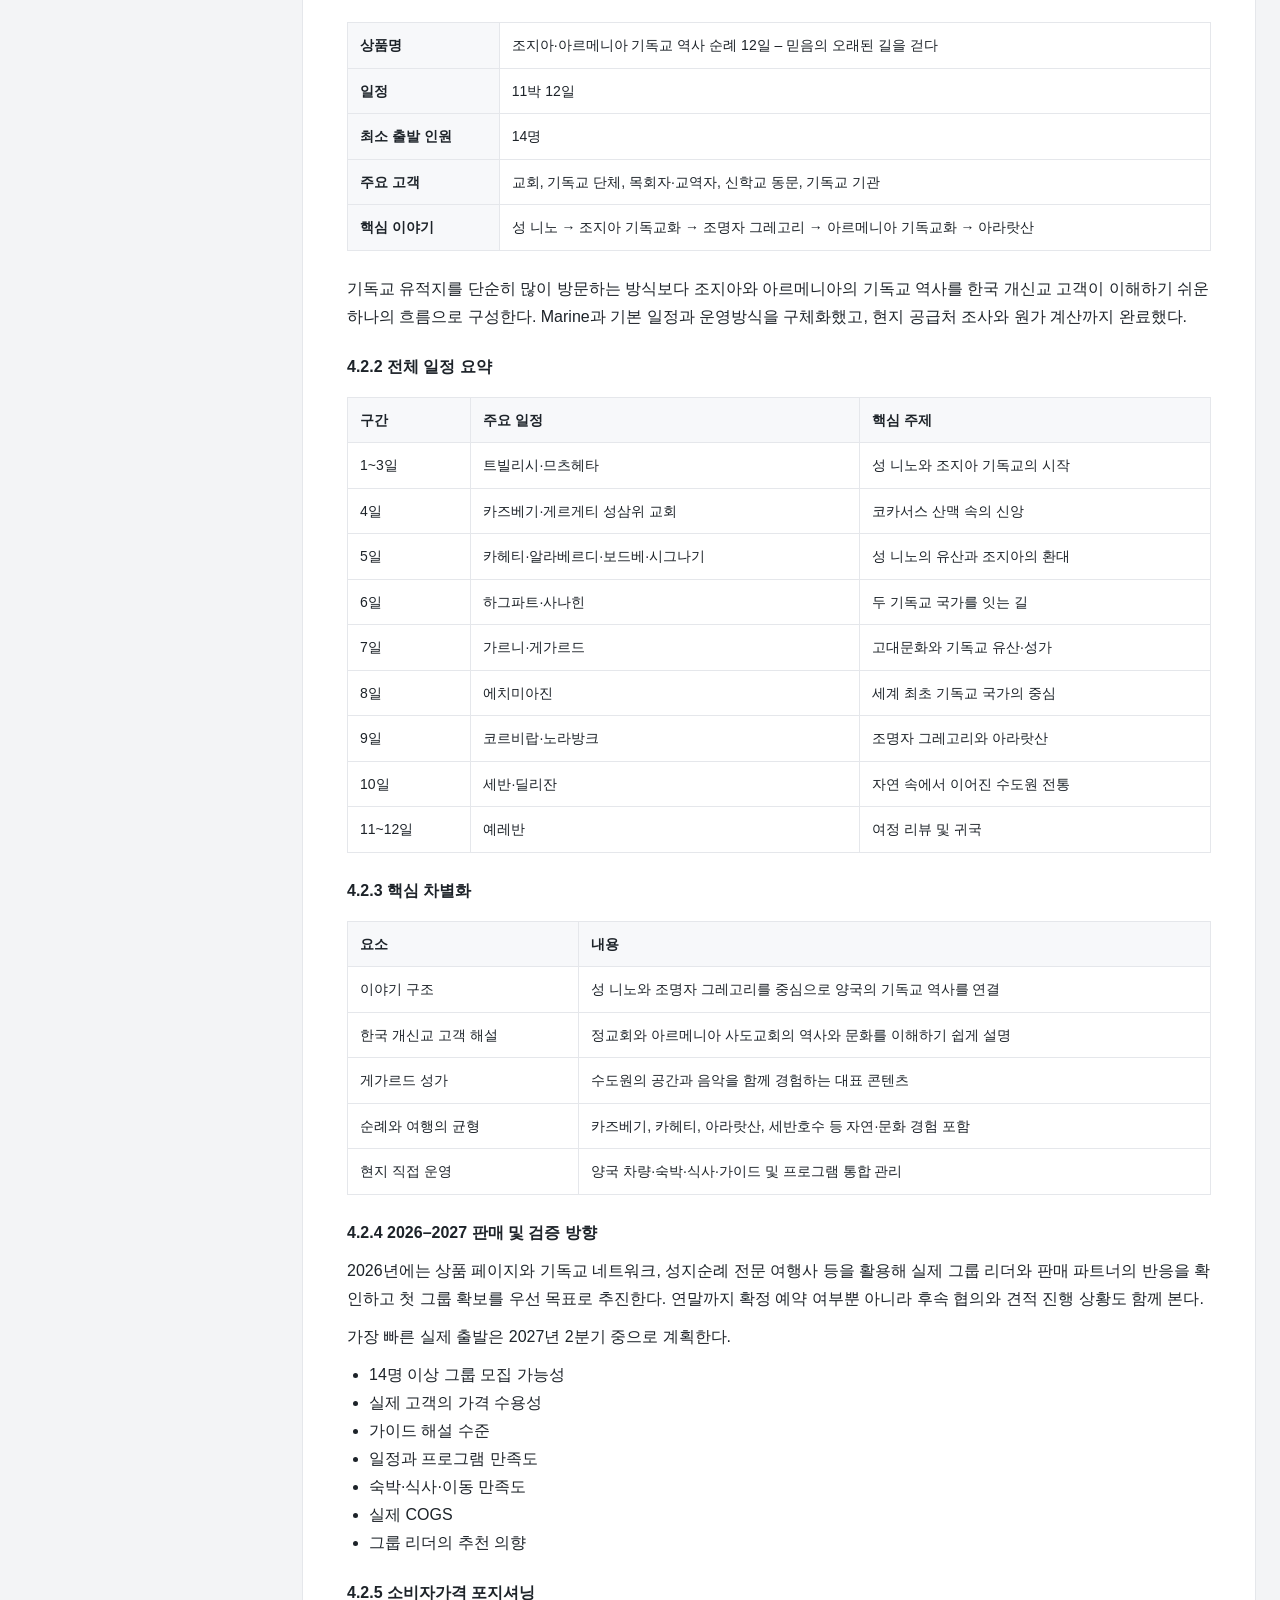
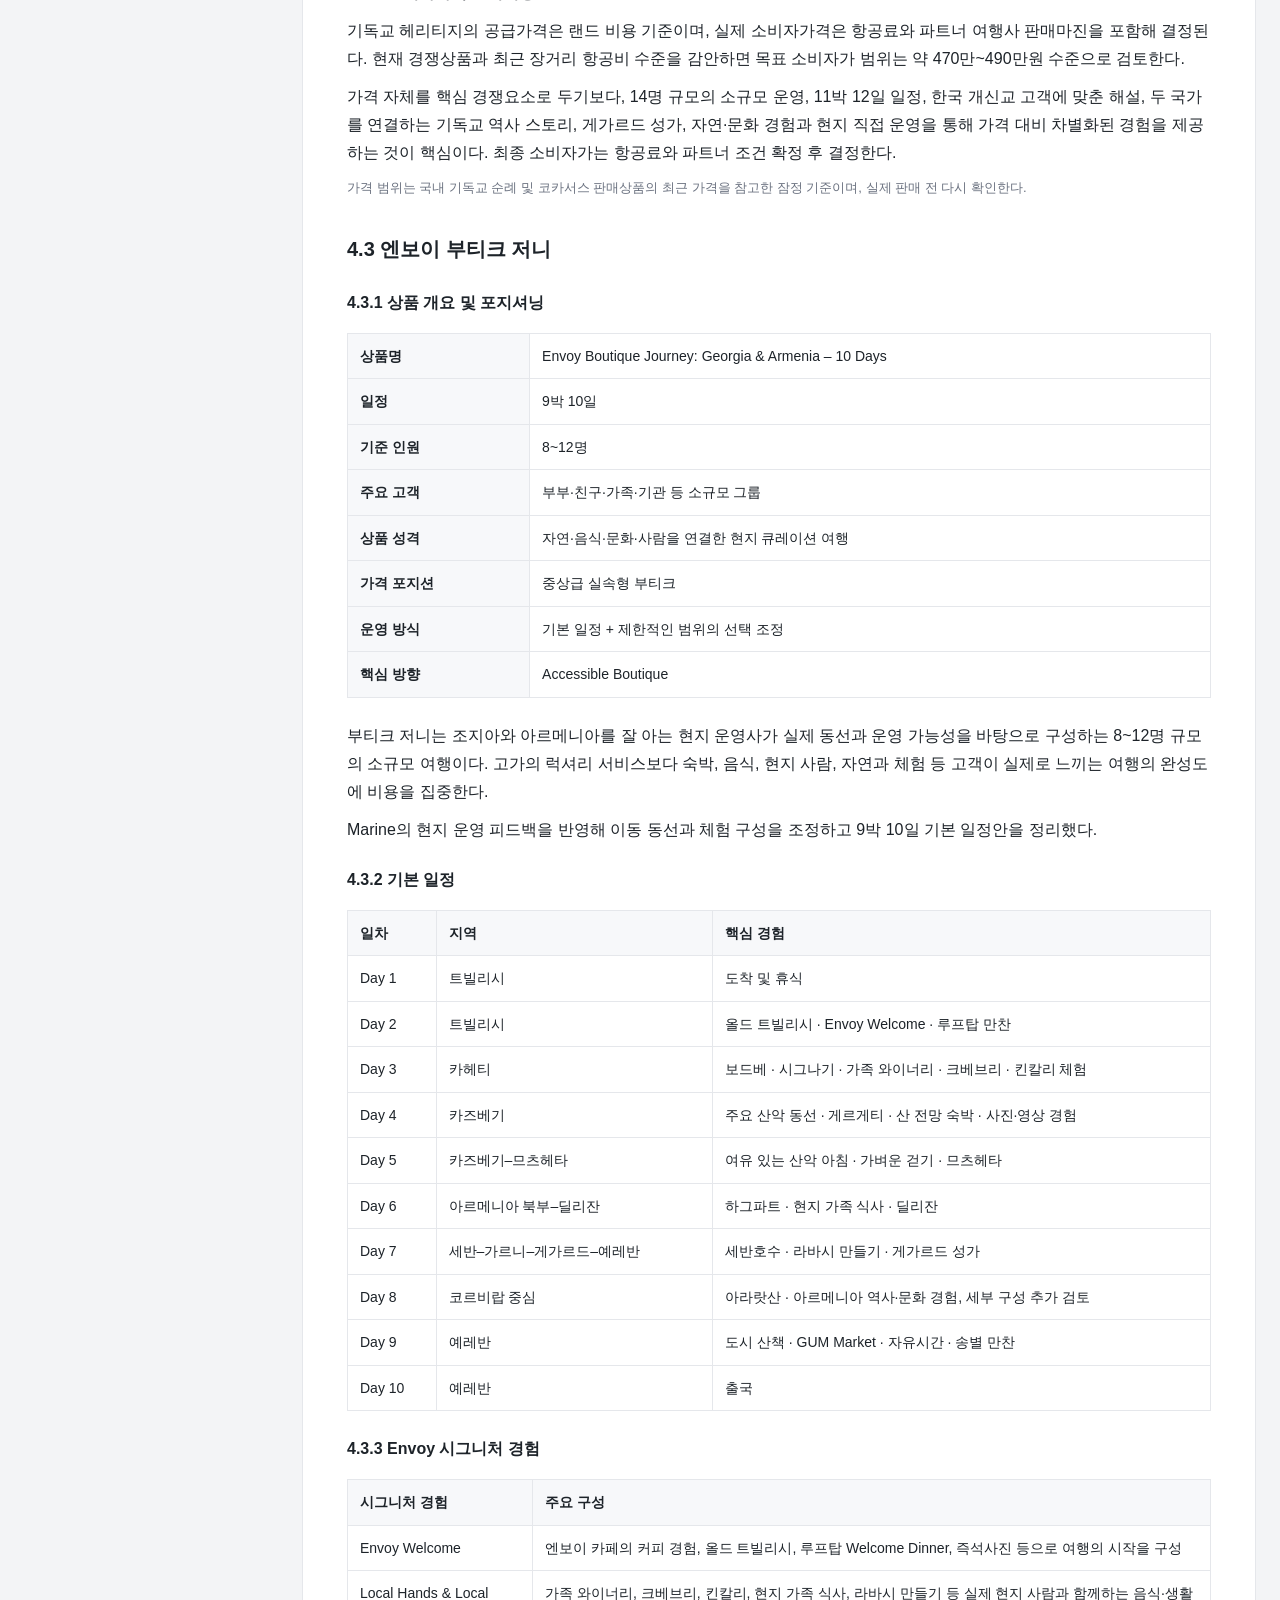
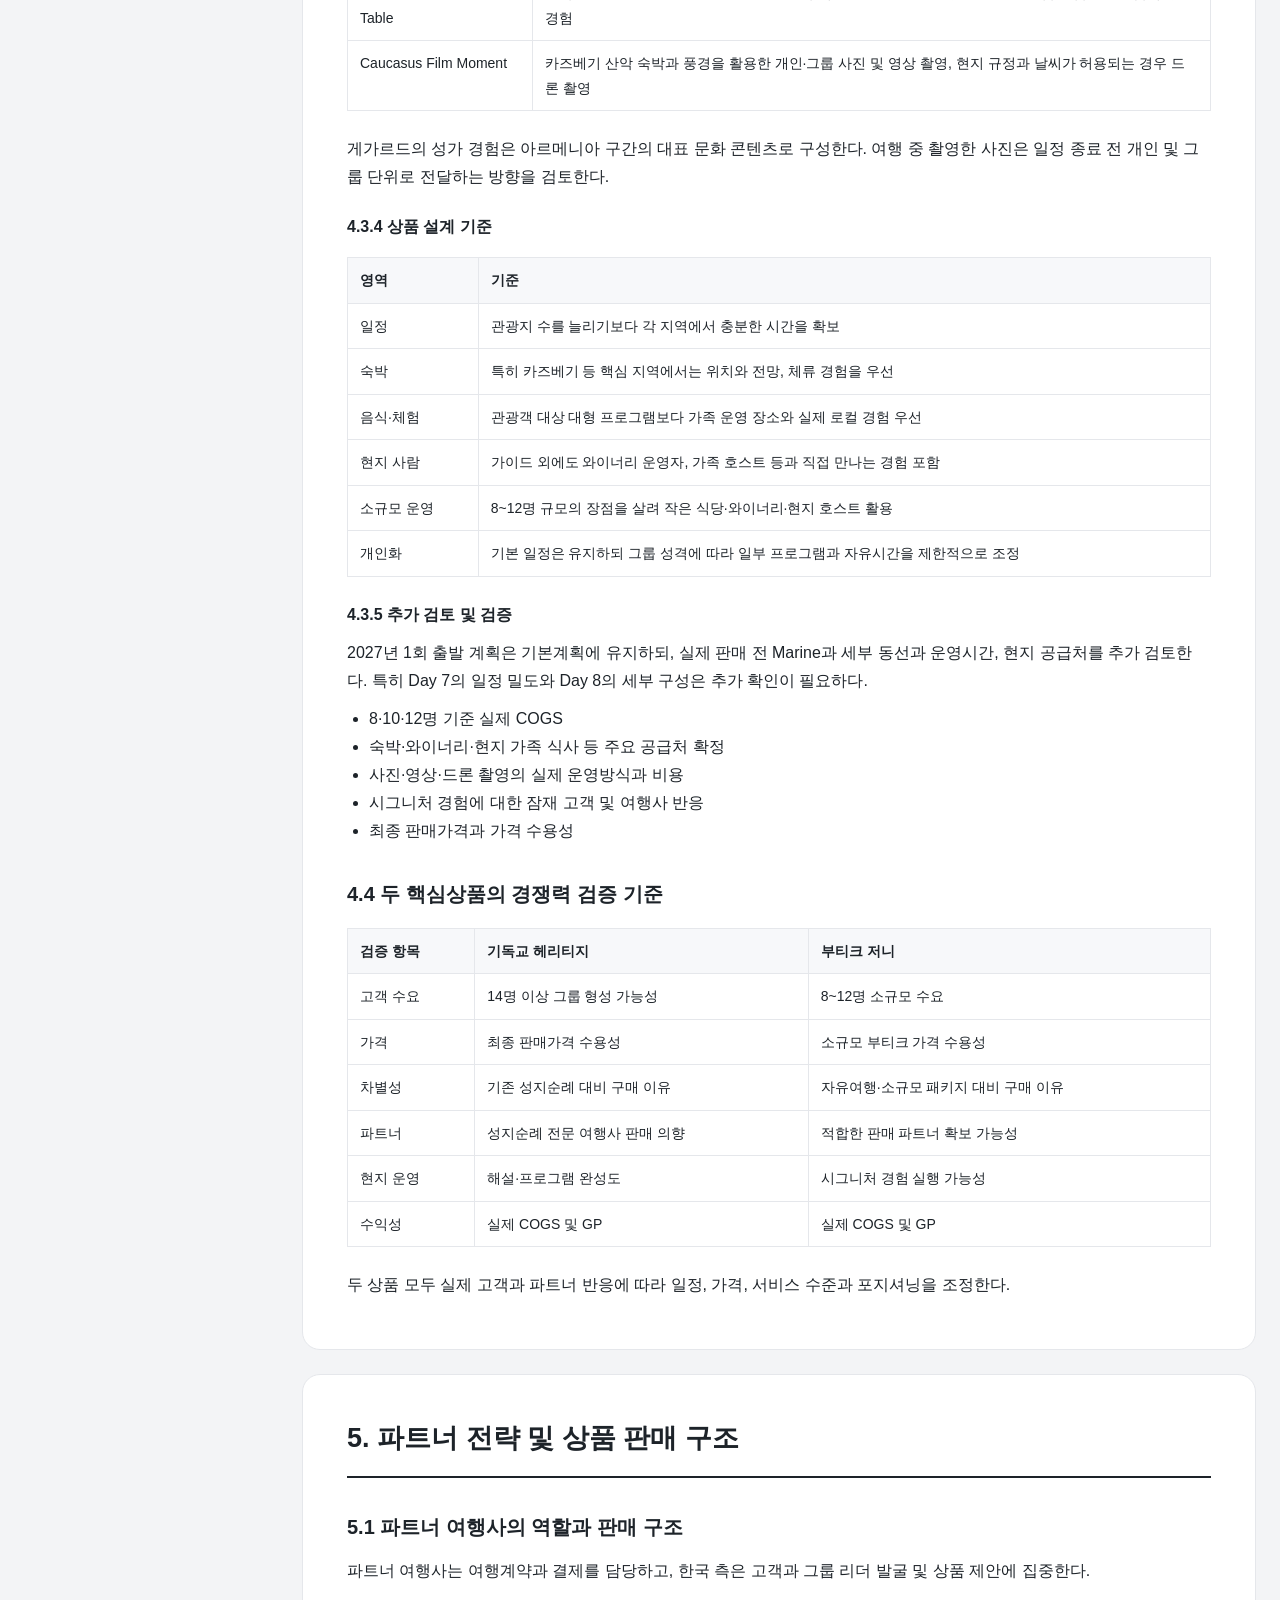
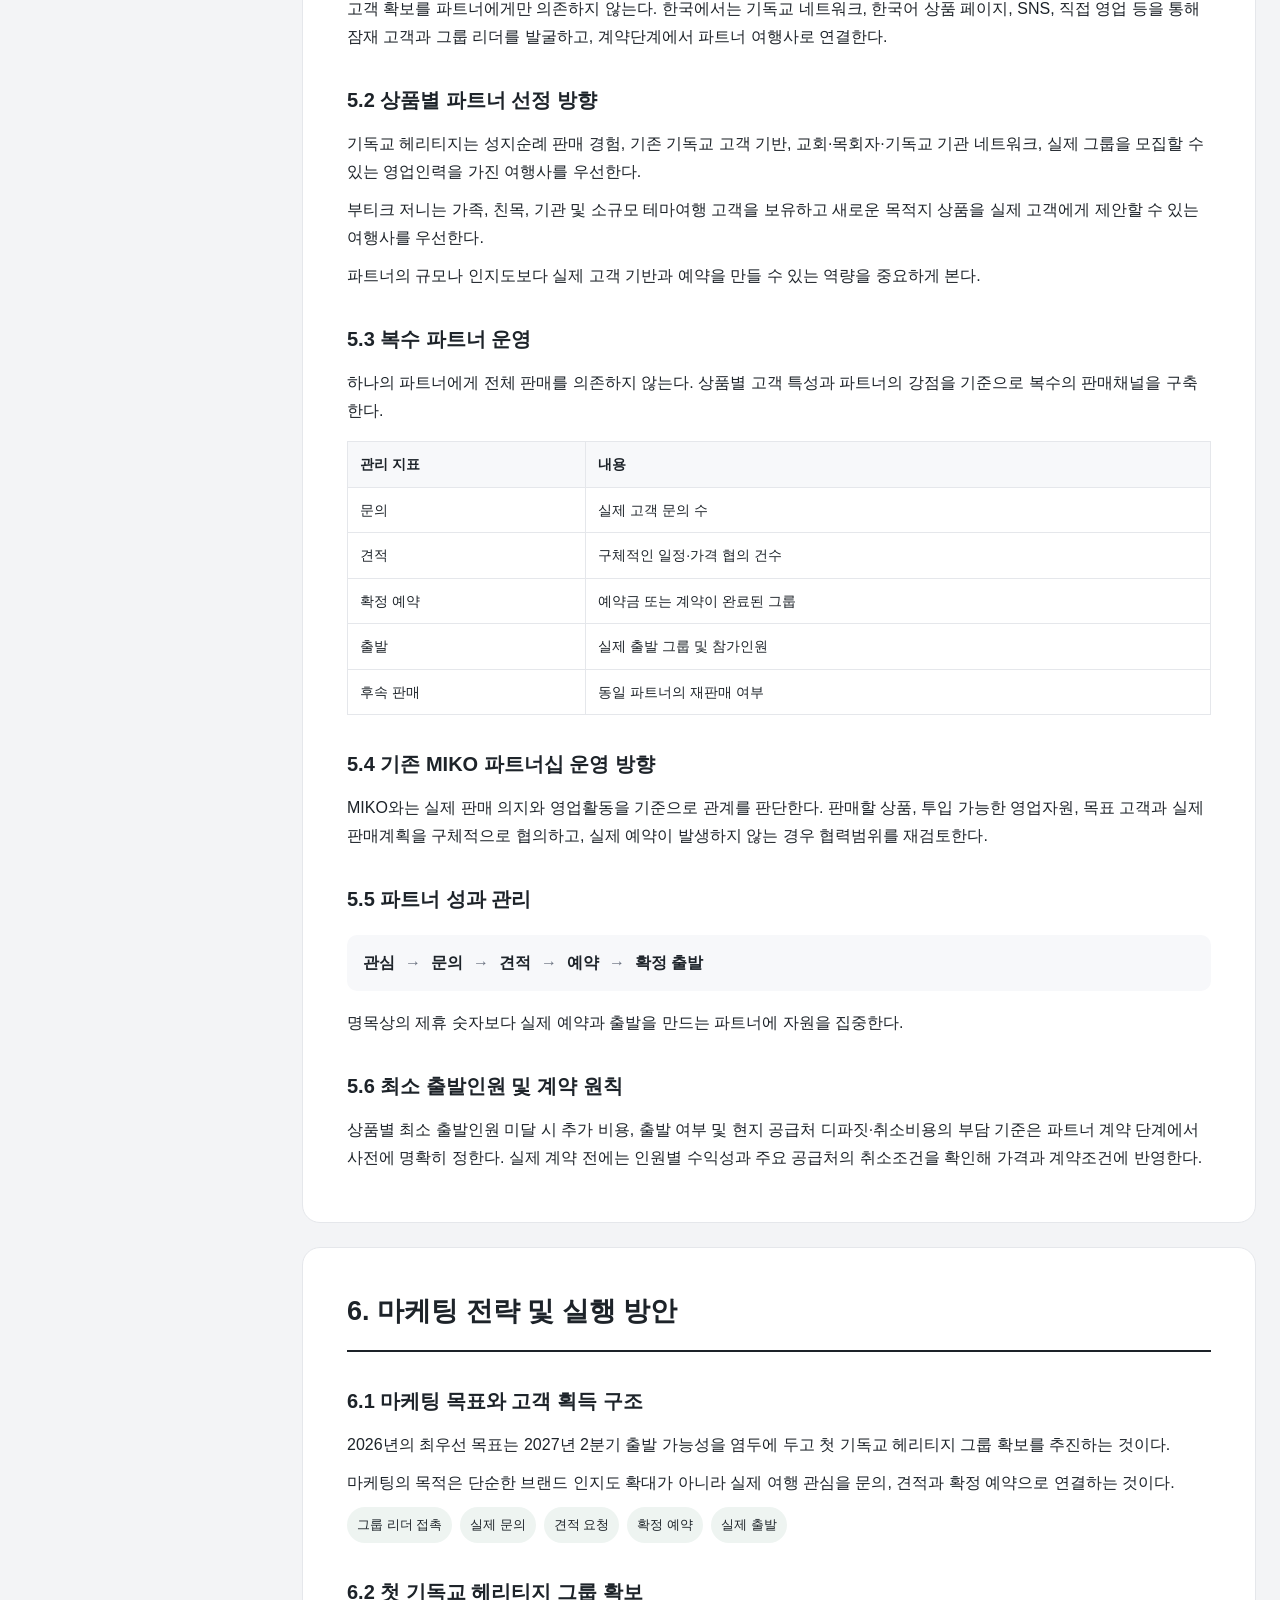
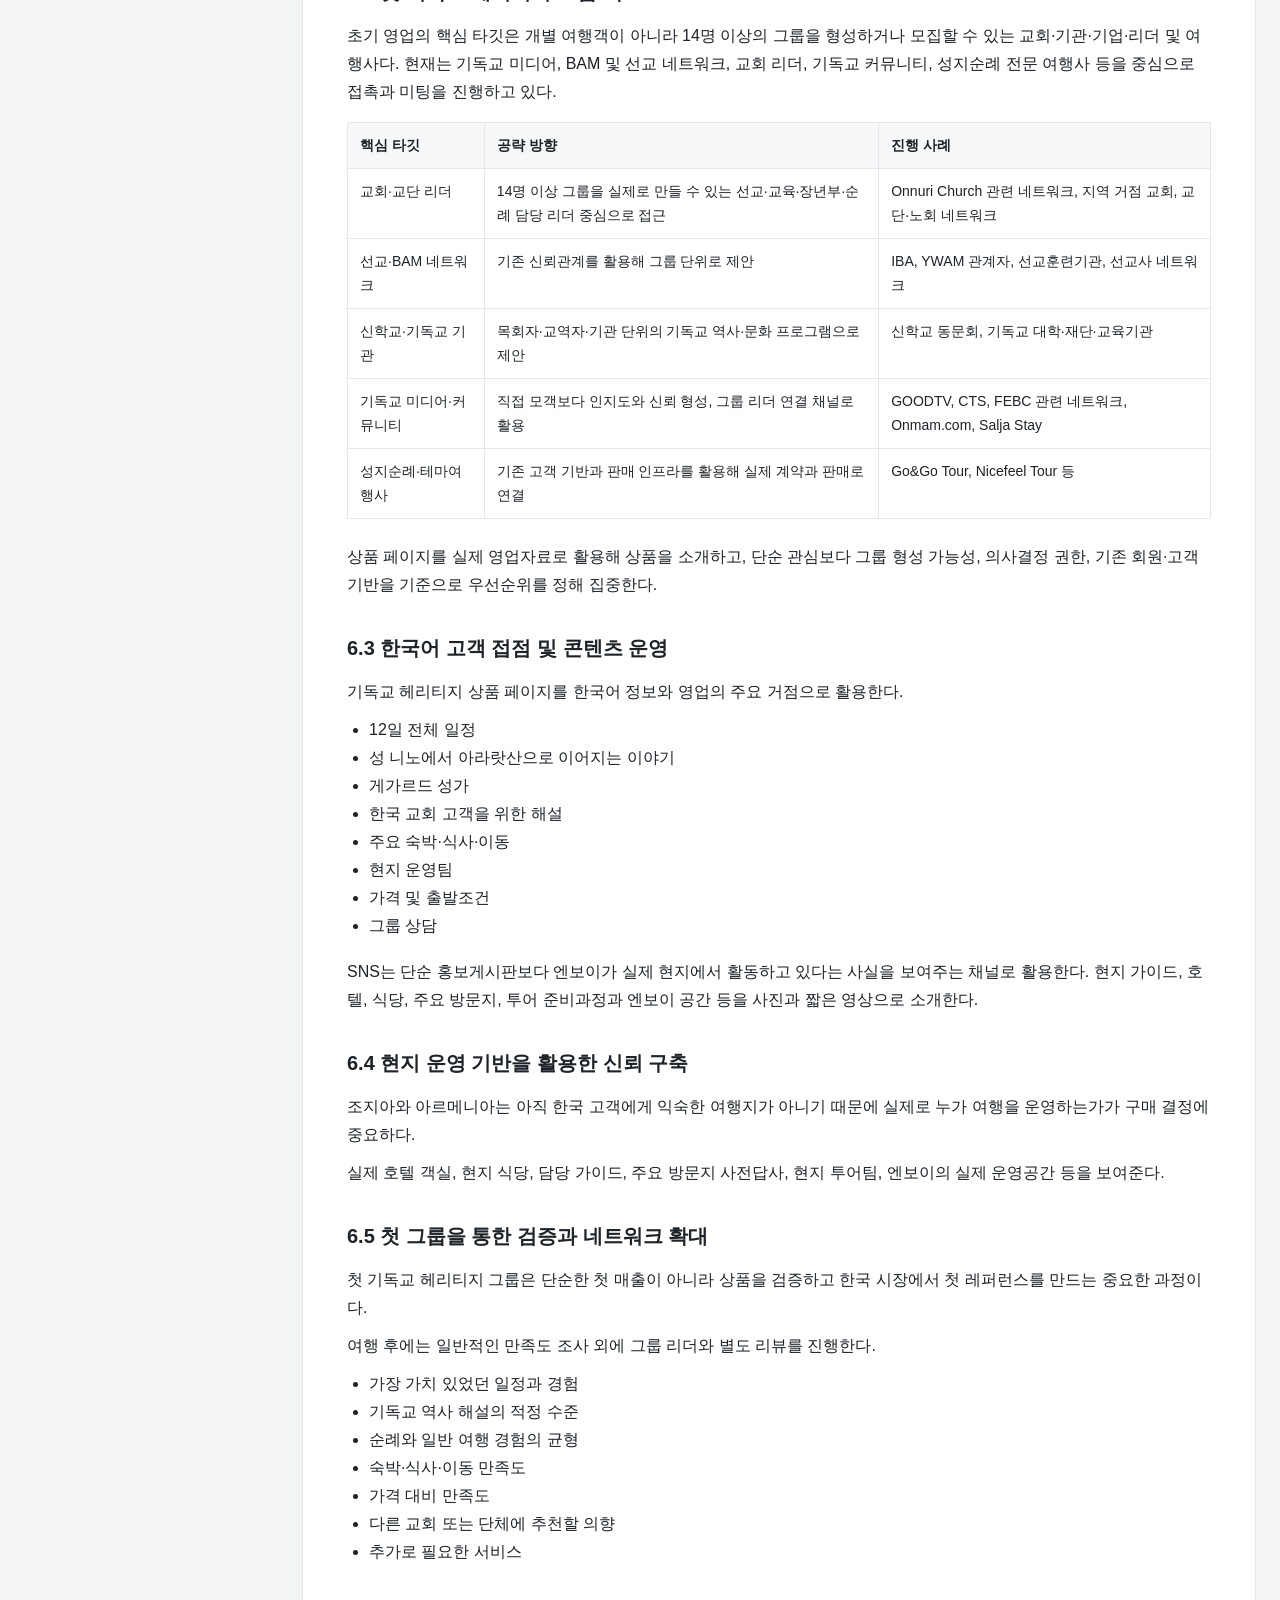
==== commit 6cb69a56: "Clarify Christian Heritage supplier research and costing completion" ====
--- a/index.html
+++ b/index.html
@@ -75,7 +75,7 @@
 <tr><td>조지아·아르메니아 기독교 헤리티지 투어</td><td>초기 시장 진입 및 대표 테마상품</td><td>교회, 기독교 단체, 목회자·신학교 그룹, 기독교 기관</td><td>최소 14명</td></tr>
 <tr><td>엔보이 부티크 저니</td><td>일반 여행시장 대상 핵심 검증상품</td><td>부부·친구·가족·기관 등 소규모 그룹</td><td>8~12명</td></tr>
 </tbody></table>
-<p>두 상품은 한국 시장의 고객 특성과 판매 가능성을 기준으로 기획하되, 현지 투어 책임자 Marine의 일정·운영 관련 피드백을 반영해 실제 운영 가능성을 함께 검토해 왔다. 2026~2027년에는 실제 고객과 판매 결과를 통해 상품성과 수익성을 확인한다.</p>
+<p>두 상품은 한국 시장의 고객 특성과 판매 가능성을 기준으로 기획하되, 현지 투어 책임자 Marine의 일정·운영 피드백을 반영해 실제 운영 가능성을 함께 검토해 왔다. 기독교 헤리티지는 현지 공급처 조사와 원가 계산까지 완료한 상태이며, 부티크 저니는 Marine의 1차 운영 검토를 반영해 기본 일정안을 정리한 단계다. 2026~2027년에는 실제 고객과 판매 결과를 통해 상품성과 수익성을 확인한다.</p>
 
 <h3>4.2 조지아·아르메니아 기독교 헤리티지 투어</h3>
 <h4>4.2.1 상품 개요</h4>
@@ -86,7 +86,7 @@
 <tr><th>주요 고객</th><td>교회, 기독교 단체, 목회자·교역자, 신학교 동문, 기독교 기관</td></tr>
 <tr><th>핵심 이야기</th><td>성 니노 → 조지아 기독교화 → 조명자 그레고리 → 아르메니아 기독교화 → 아라랏산</td></tr>
 </tbody></table>
-<p>기독교 유적지를 단순히 많이 방문하는 방식보다 조지아와 아르메니아의 기독교 역사를 한국 개신교 고객이 이해하기 쉬운 하나의 흐름으로 구성한다. 기본 일정과 현지 운영 방식은 Marine과의 협의를 거쳐 구체화했다.</p>
+<p>기독교 유적지를 단순히 많이 방문하는 방식보다 조지아와 아르메니아의 기독교 역사를 한국 개신교 고객이 이해하기 쉬운 하나의 흐름으로 구성한다. Marine과 기본 일정과 운영방식을 구체화했고, 현지 공급처 조사와 원가 계산까지 완료했다.</p>
 
 <h4>4.2.2 전체 일정 요약</h4>
 <table><thead><tr><th>구간</th><th>주요 일정</th><th>핵심 주제</th></tr></thead><tbody>
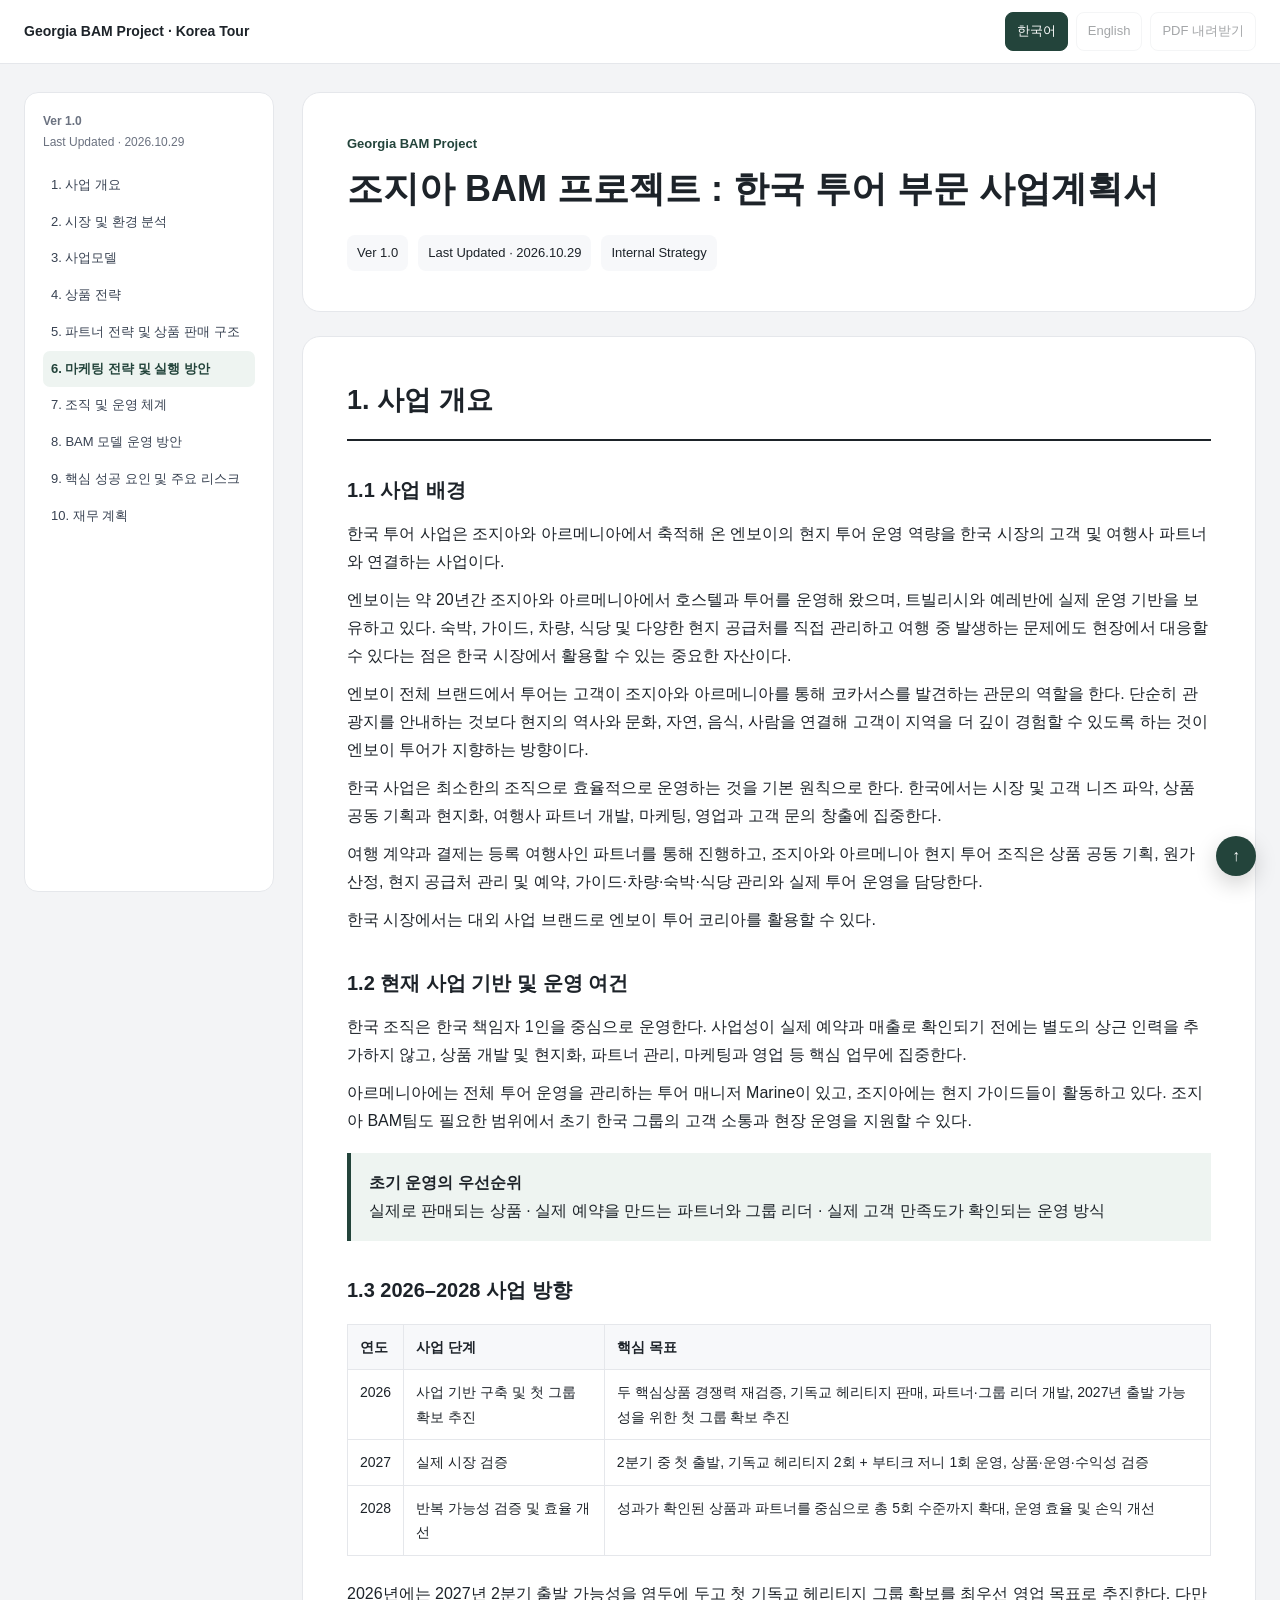
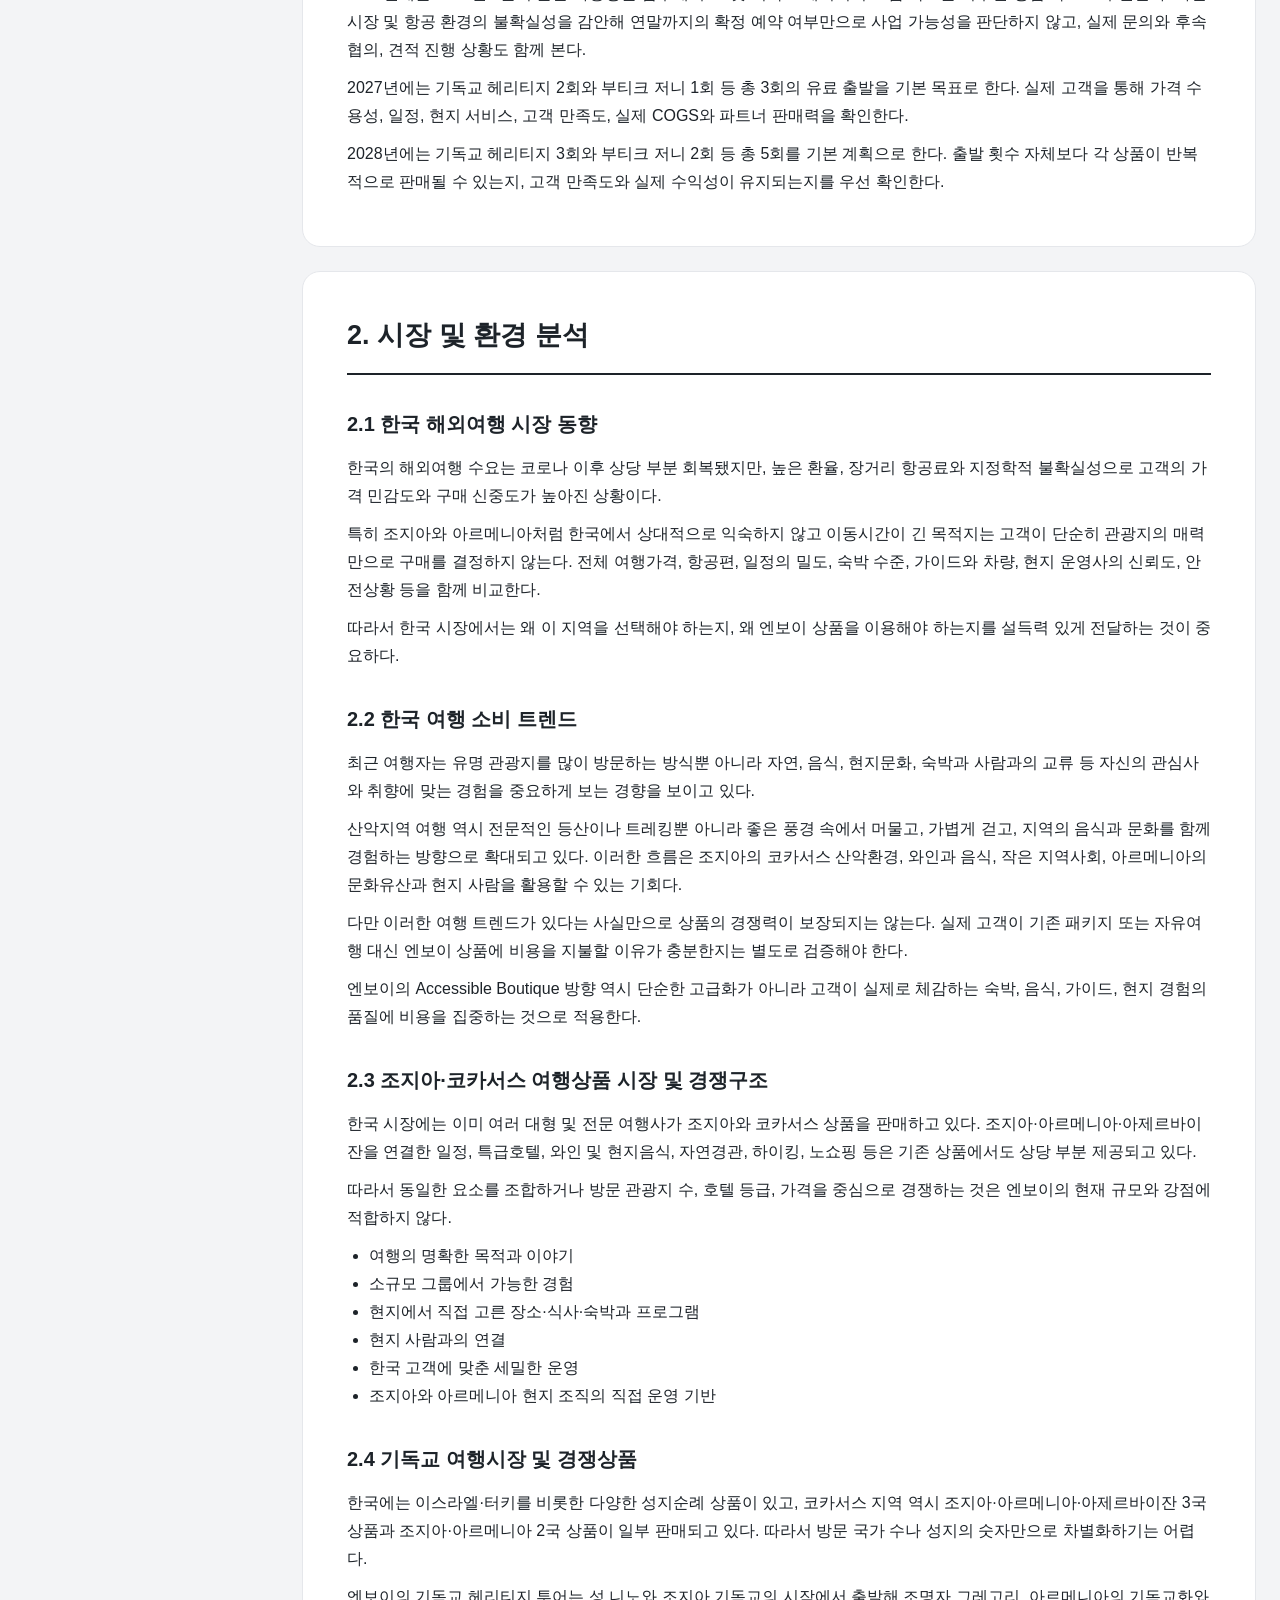
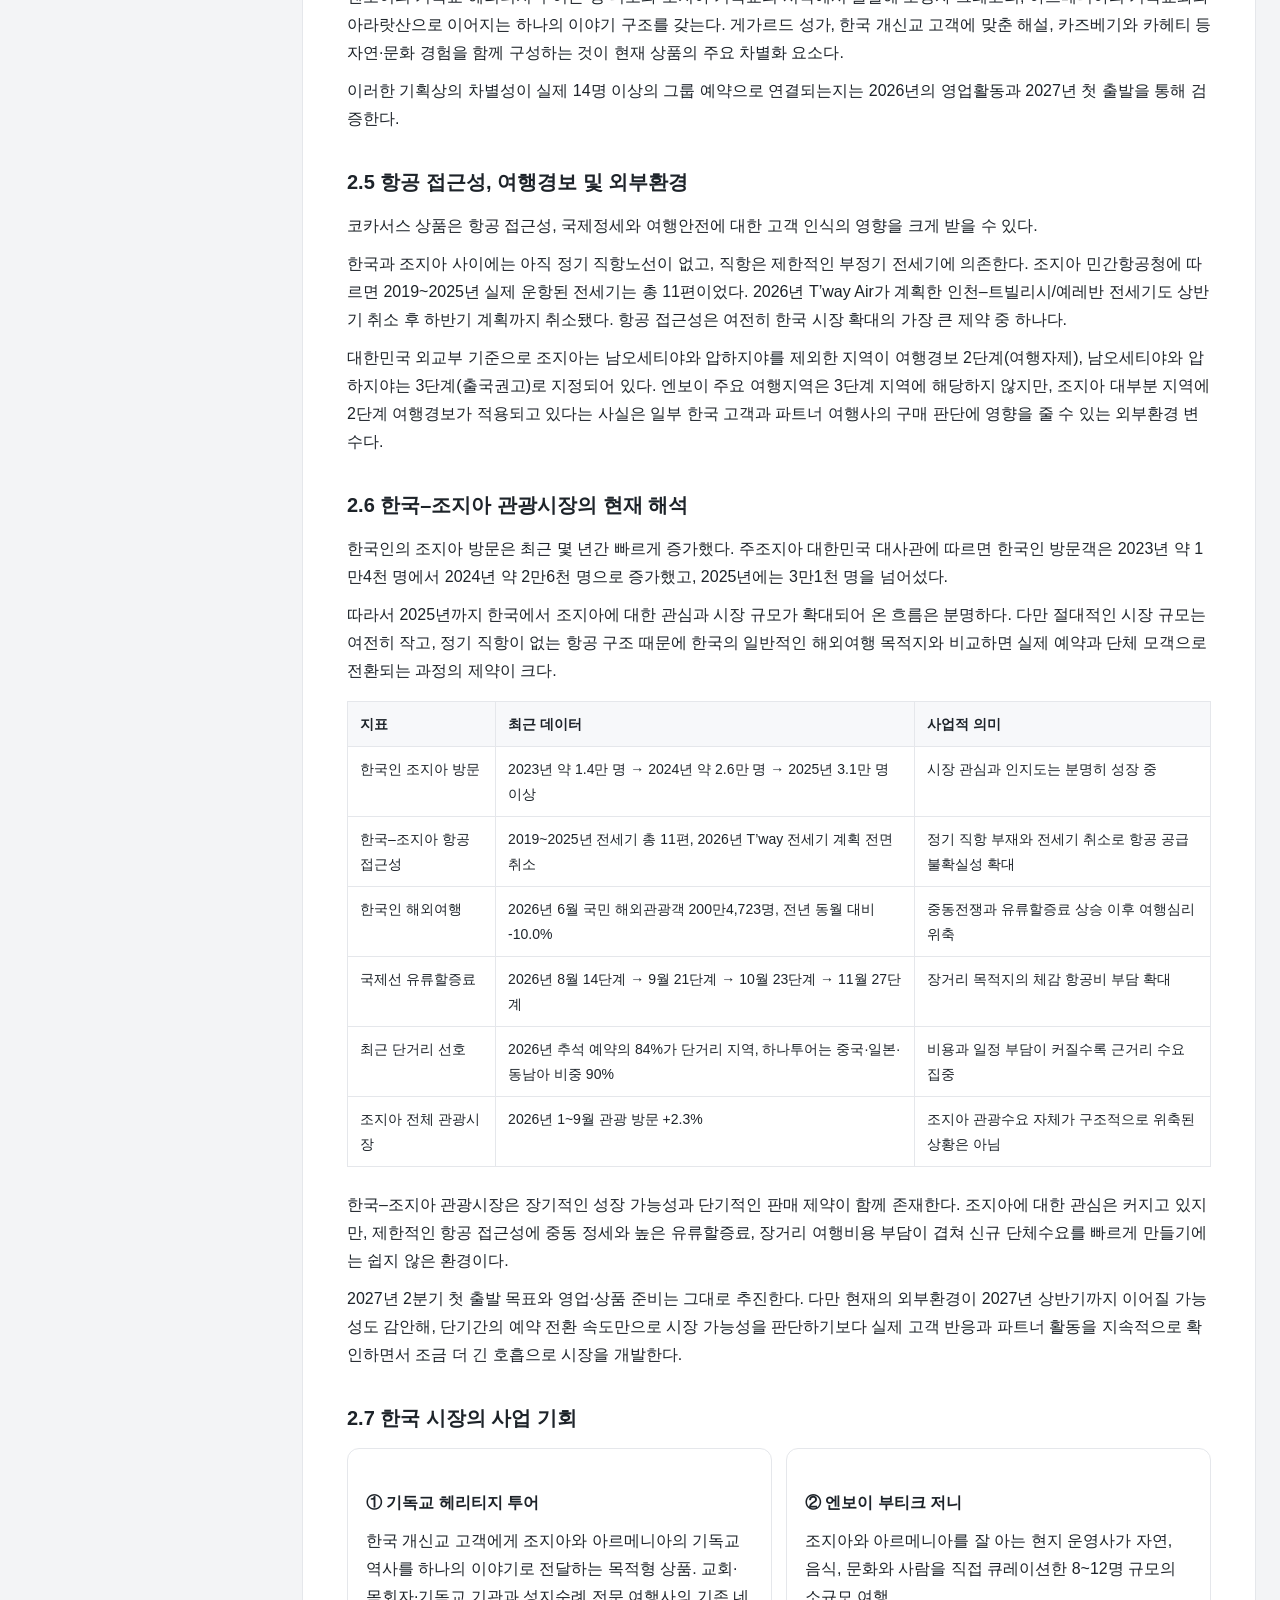
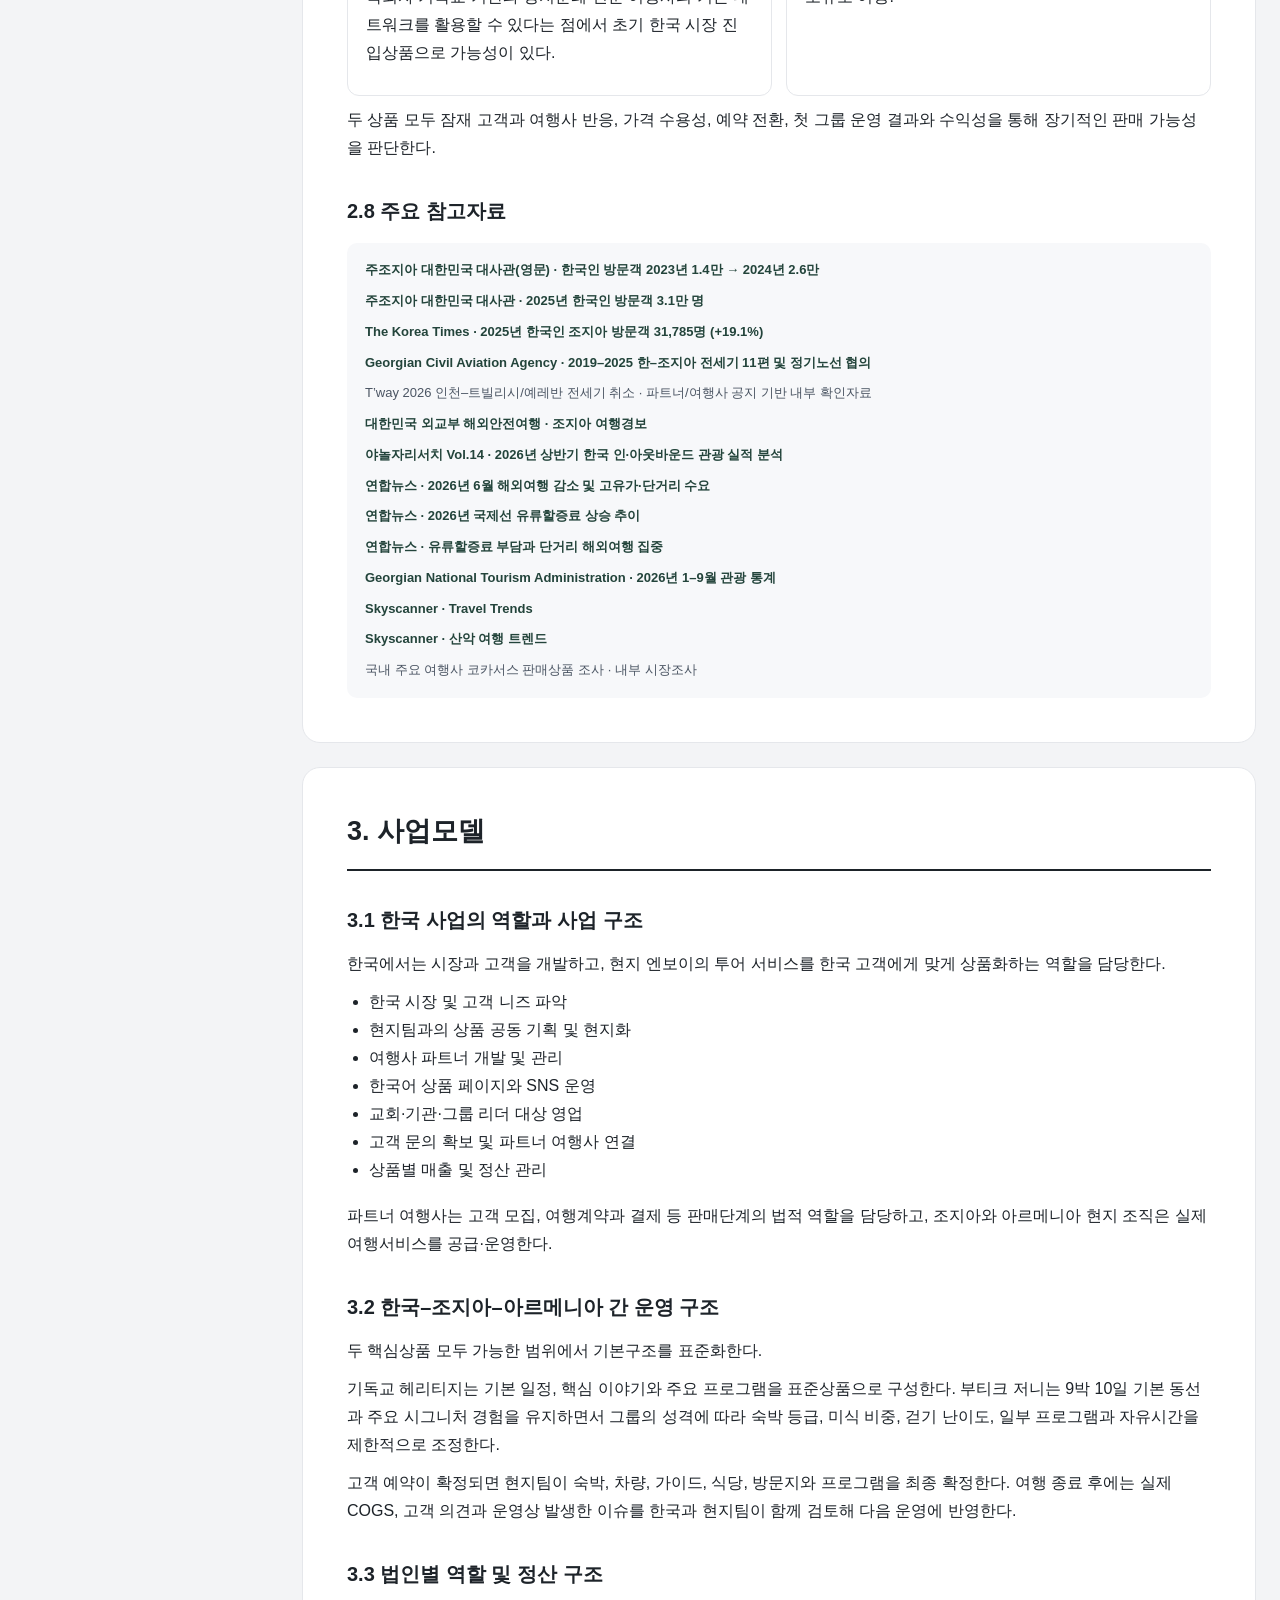
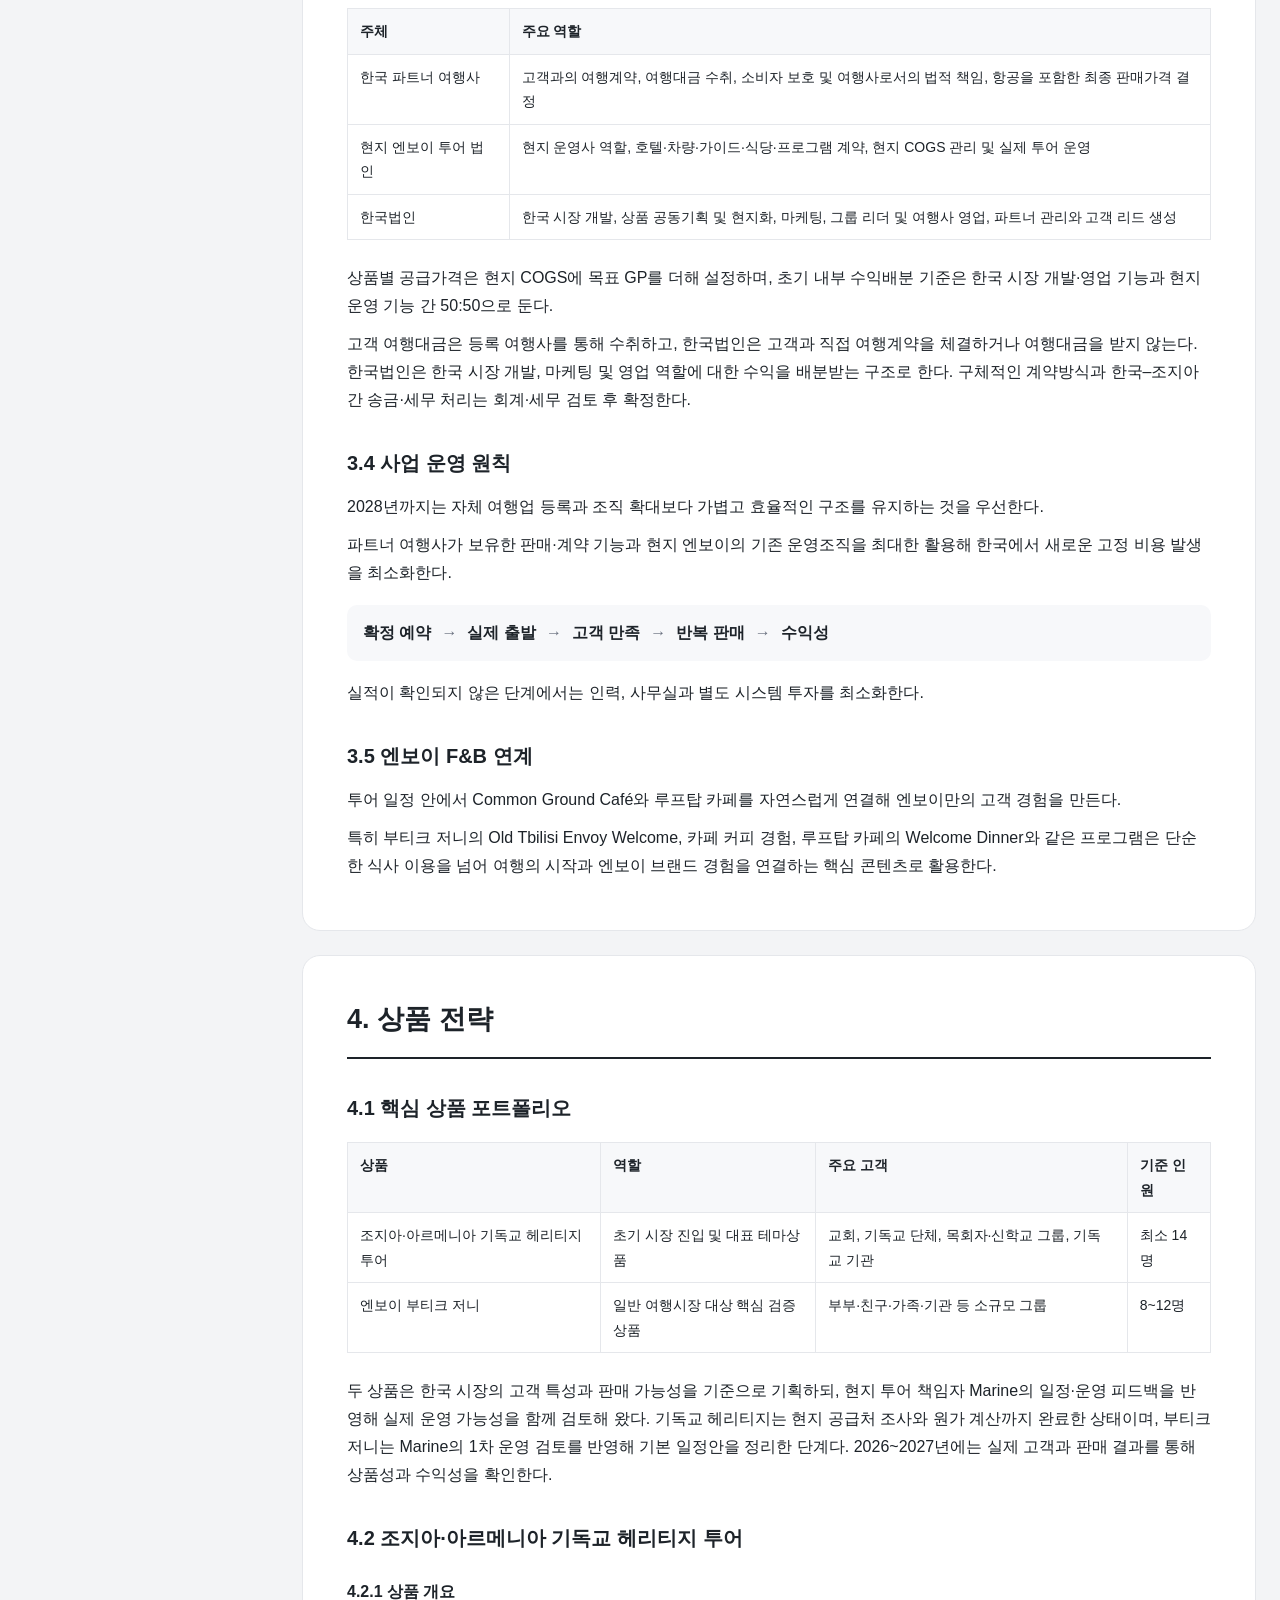
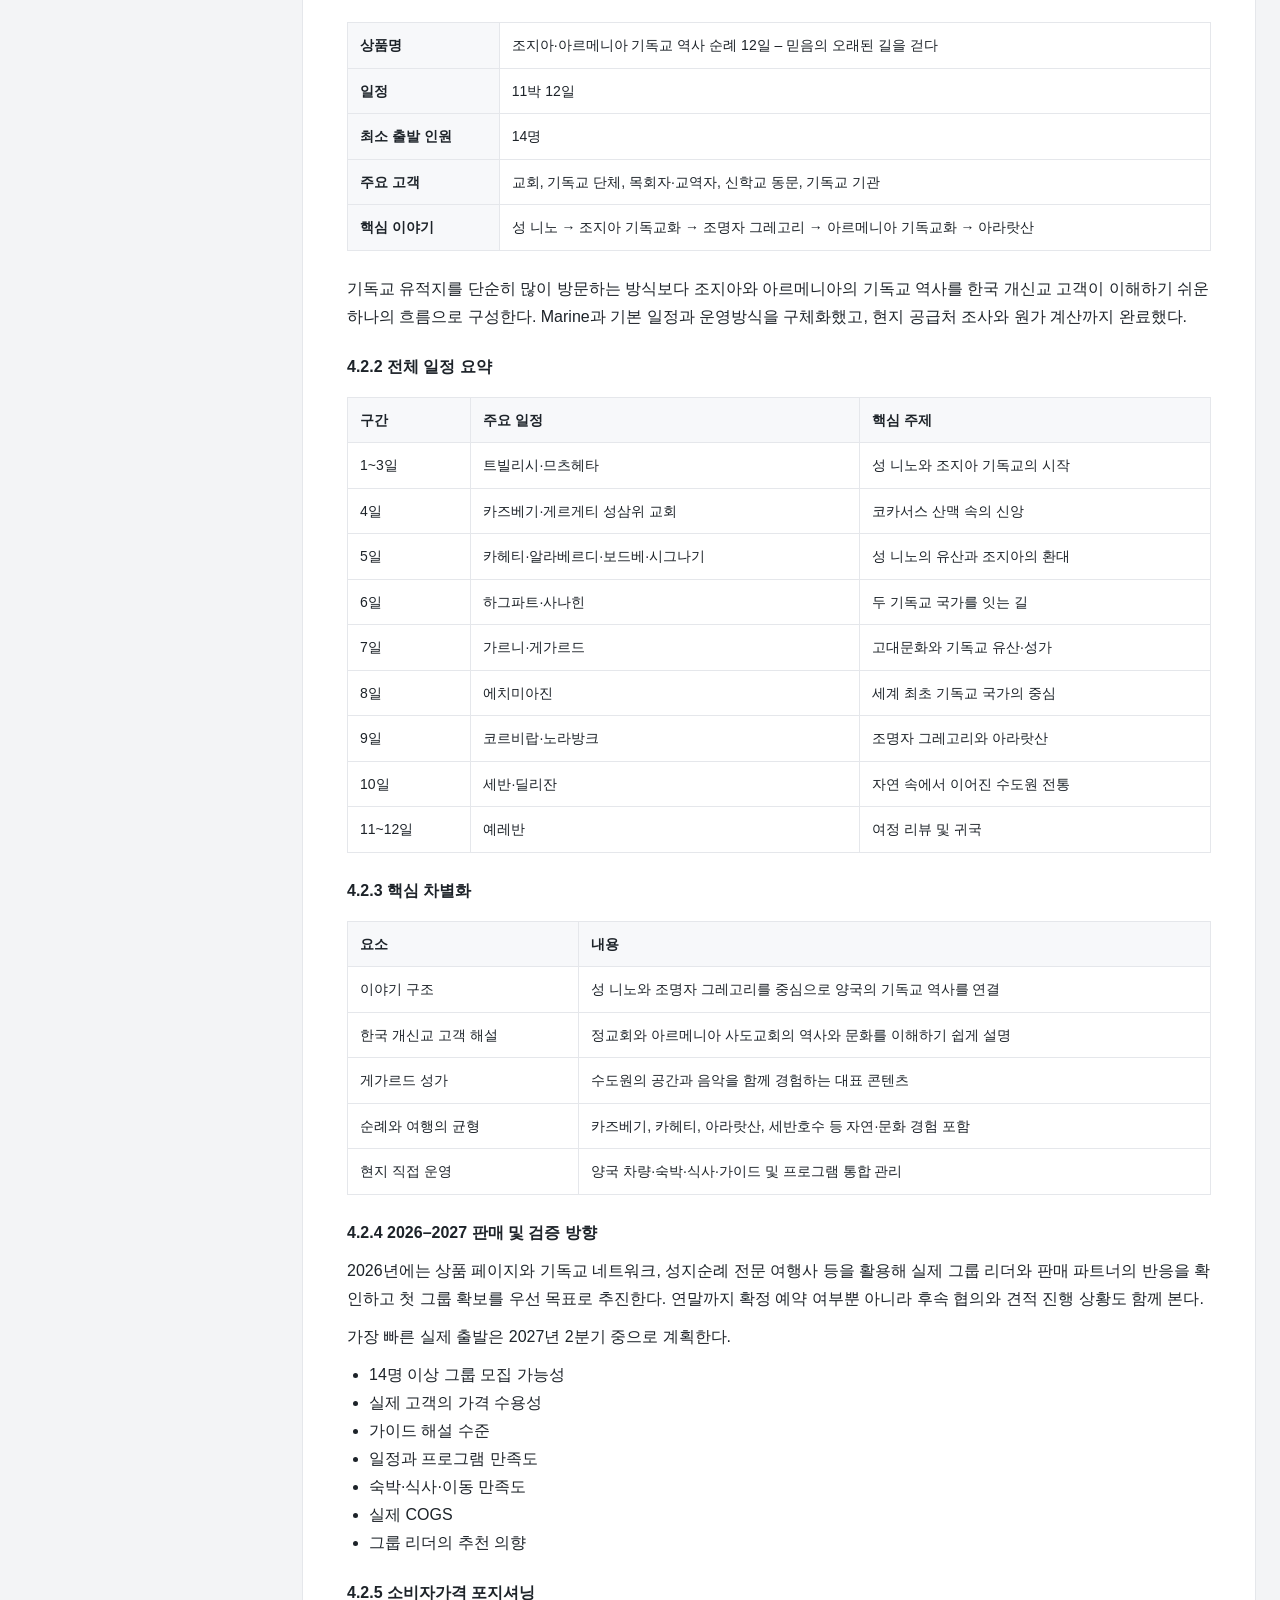
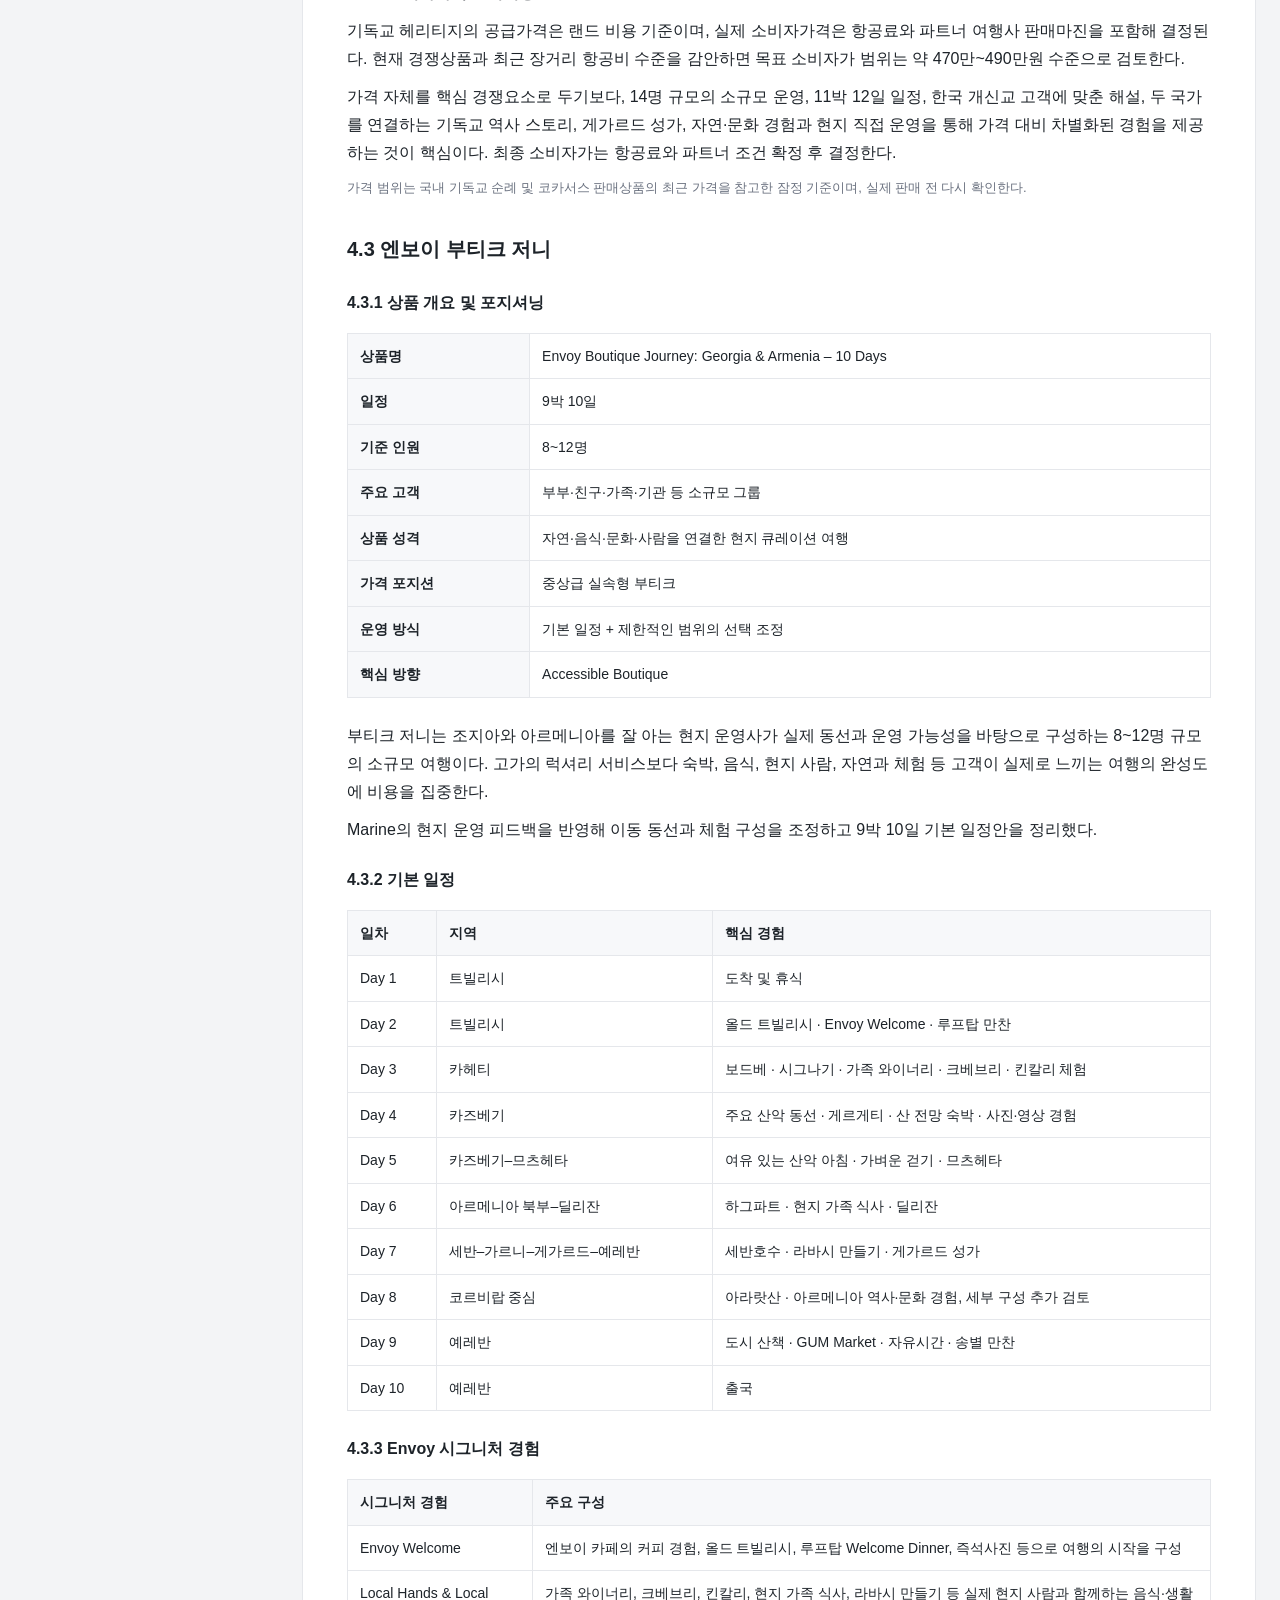
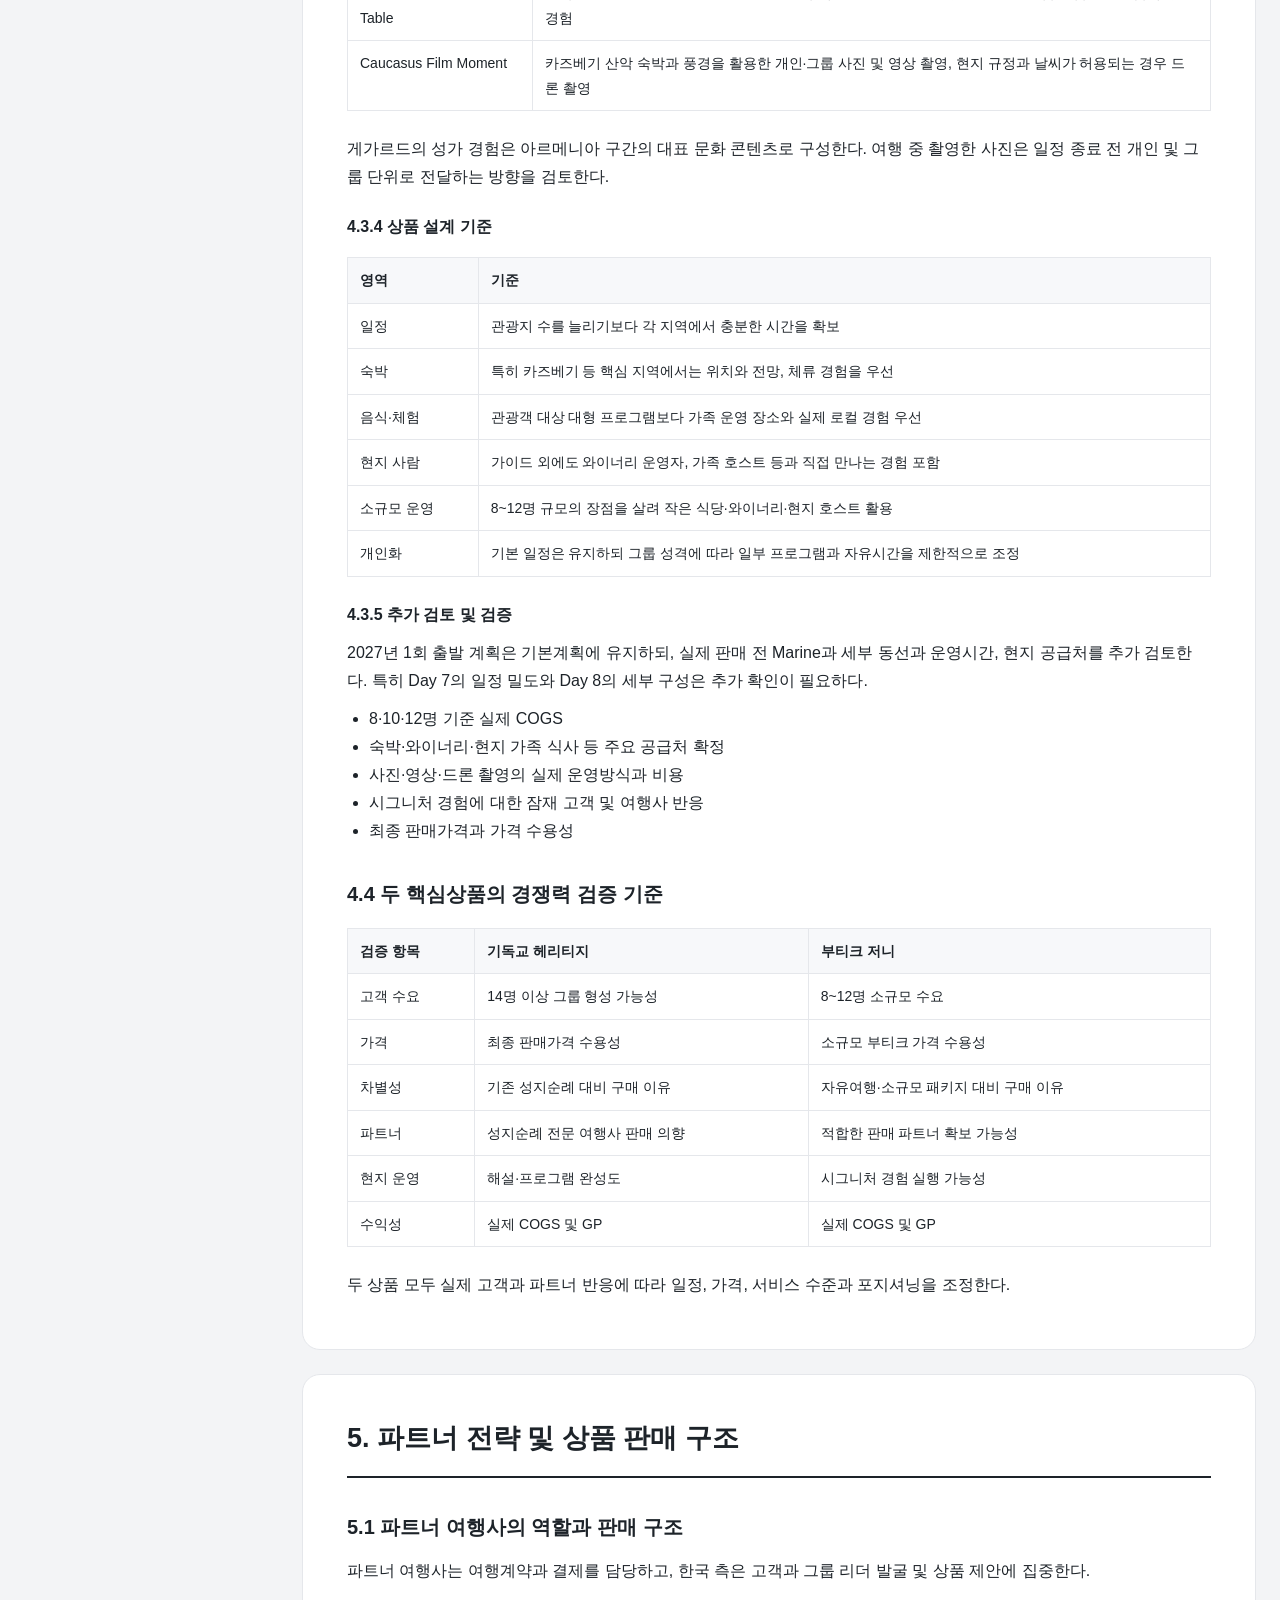
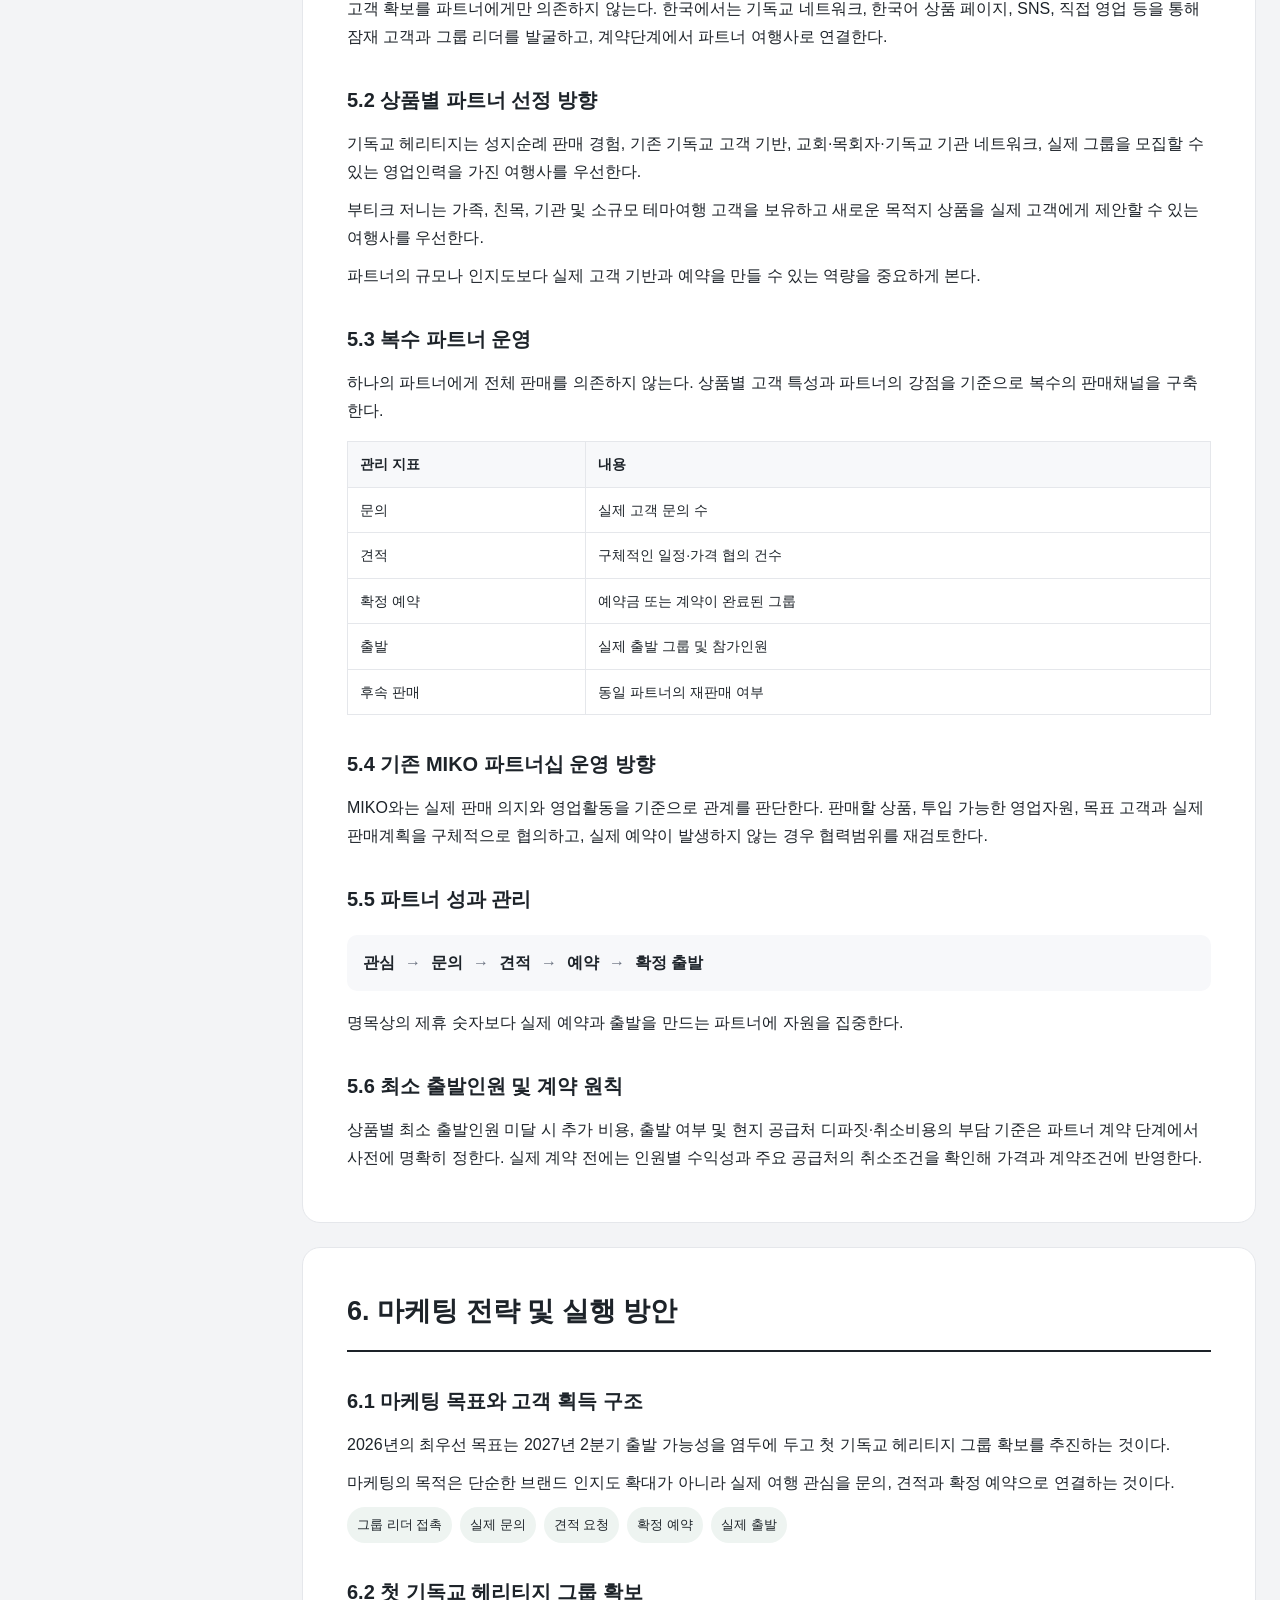
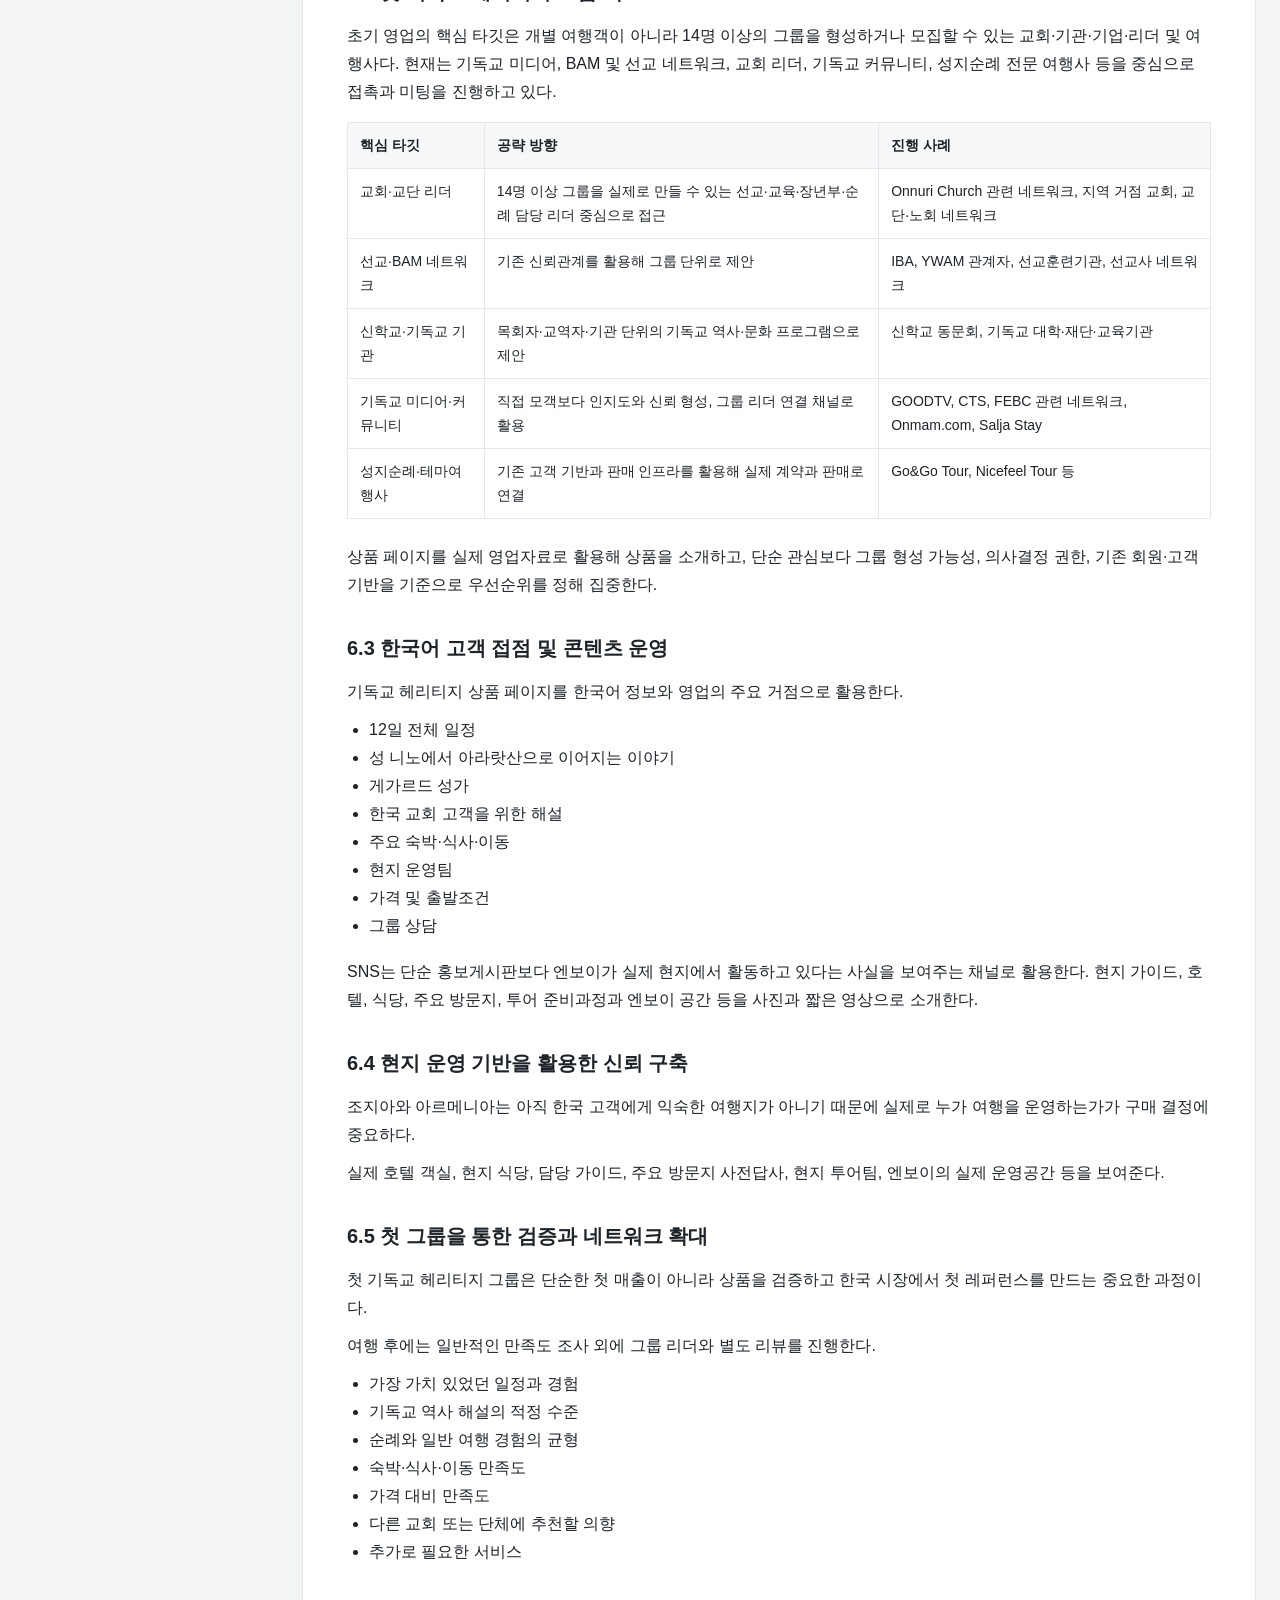
==== commit fc7e5397: "Refine F&B wording for tour itinerary and rooftop cafe" ====
--- a/index.html
+++ b/index.html
@@ -67,8 +67,8 @@
 <p>고객 여행대금은 등록 여행사를 통해 수취하고, 한국법인은 고객과 직접 여행계약을 체결하거나 여행대금을 받지 않는다. 한국법인은 한국 시장 개발, 마케팅 및 영업 역할에 대한 수익을 배분받는 구조로 한다. 구체적인 계약방식과 한국–조지아 간 송금·세무 처리는 회계·세무 검토 후 확정한다.</p>
 
 <h3>3.4 사업 운영 원칙</h3><p>2028년까지는 자체 여행업 등록과 조직 확대보다 가볍고 효율적인 구조를 유지하는 것을 우선한다.</p><p>파트너 여행사가 보유한 판매·계약 기능과 현지 엔보이의 기존 운영조직을 최대한 활용해 한국에서 새로운 고정 비용 발생을 최소화한다.</p><div class="flow">확정 예약 <span>→</span> 실제 출발 <span>→</span> 고객 만족 <span>→</span> 반복 판매 <span>→</span> 수익성</div><p>실적이 확인되지 않은 단계에서는 인력, 사무실과 별도 시스템 투자를 최소화한다.</p><h3>3.5 엔보이 F&B 연계</h3>
-<p>한국 투어 일정 안에서 Common Ground Café와 Rooftop을 자연스럽게 연결해 엔보이만의 고객 경험을 만든다.</p>
-<p>특히 부티크 저니의 Old Tbilisi Envoy Welcome, 카페 커피 경험, 루프탑 Welcome Dinner와 같은 프로그램은 단순한 식사 이용을 넘어 여행의 시작과 엔보이 브랜드 경험을 연결하는 핵심 콘텐츠로 활용한다.</p>
+<p>투어 일정 안에서 Common Ground Café와 루프탑 카페를 자연스럽게 연결해 엔보이만의 고객 경험을 만든다.</p>
+<p>특히 부티크 저니의 Old Tbilisi Envoy Welcome, 카페 커피 경험, 루프탑 카페의 Welcome Dinner와 같은 프로그램은 단순한 식사 이용을 넘어 여행의 시작과 엔보이 브랜드 경험을 연결하는 핵심 콘텐츠로 활용한다.</p>
 </section><section id="sec4" class="report-section"><h2>4. 상품 전략</h2>
 <h3>4.1 핵심 상품 포트폴리오</h3>
 <table><thead><tr><th>상품</th><th>역할</th><th>주요 고객</th><th>기준 인원</th></tr></thead><tbody>
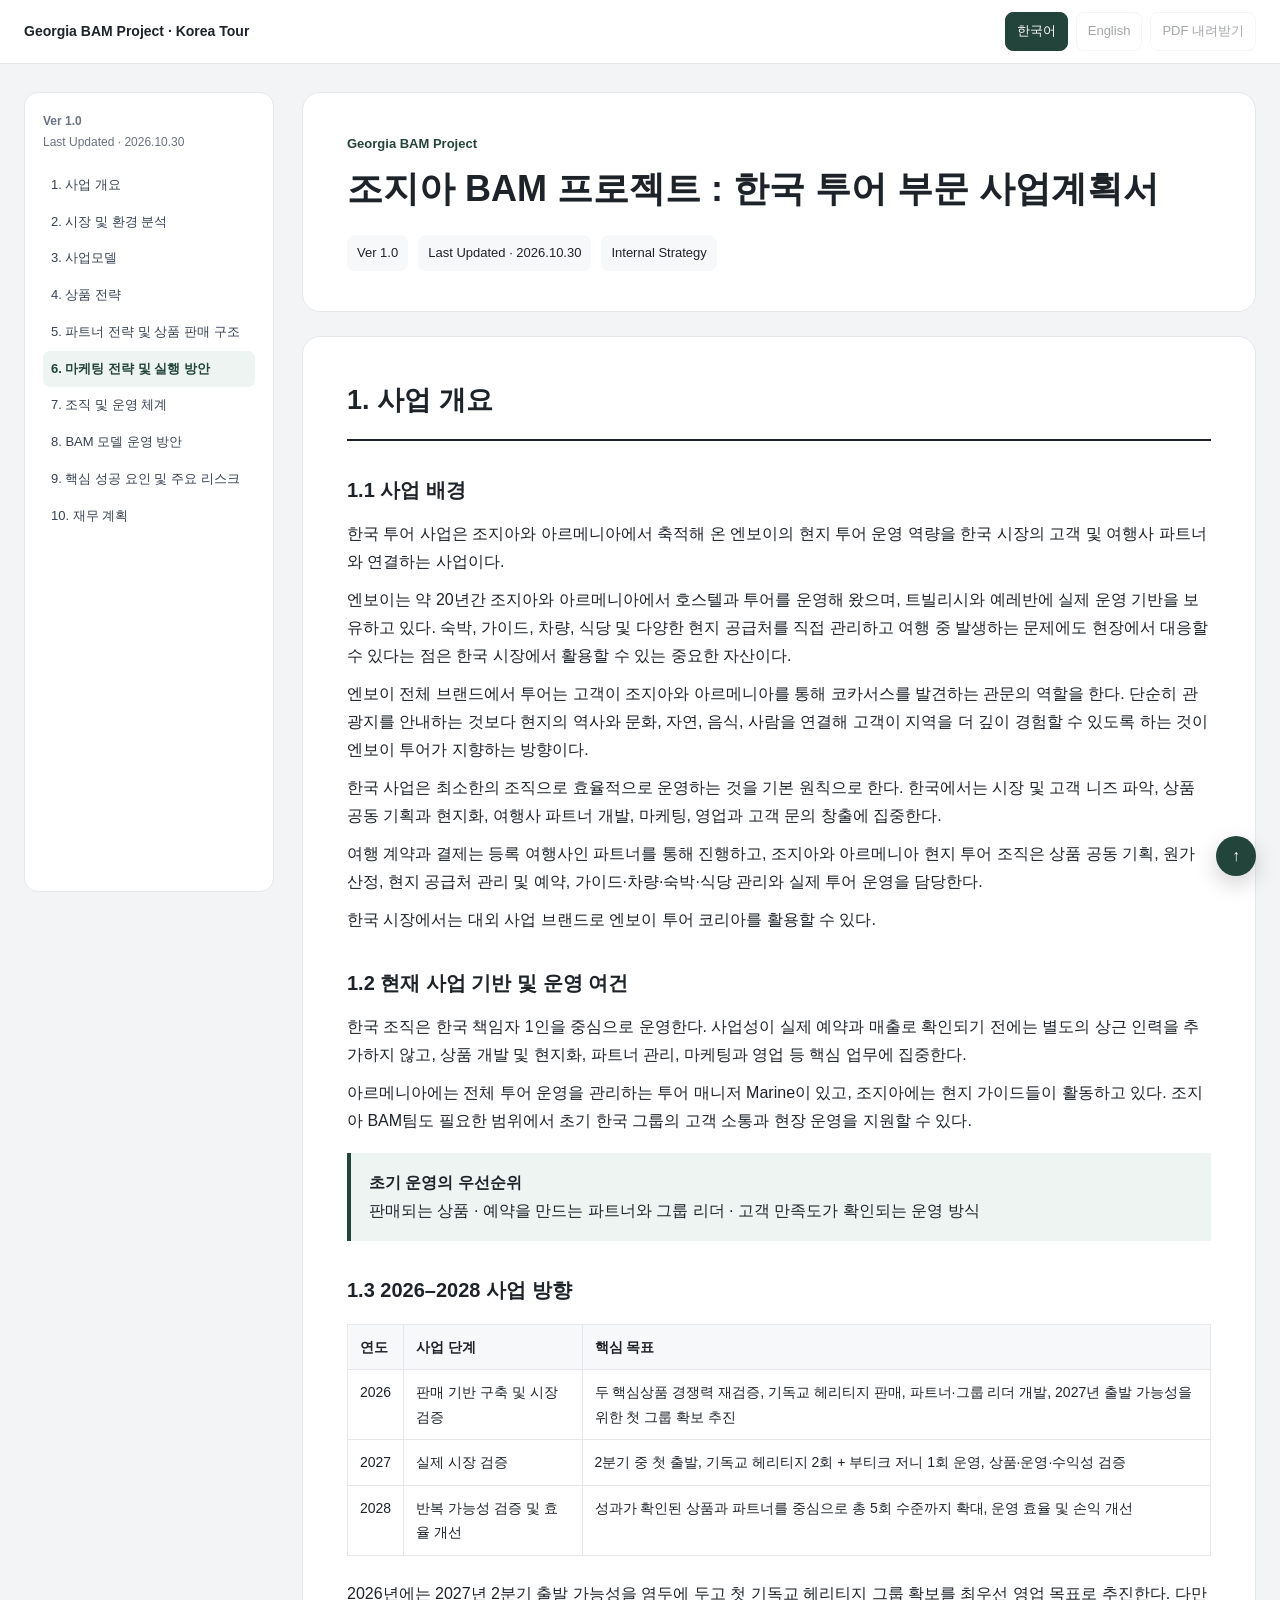
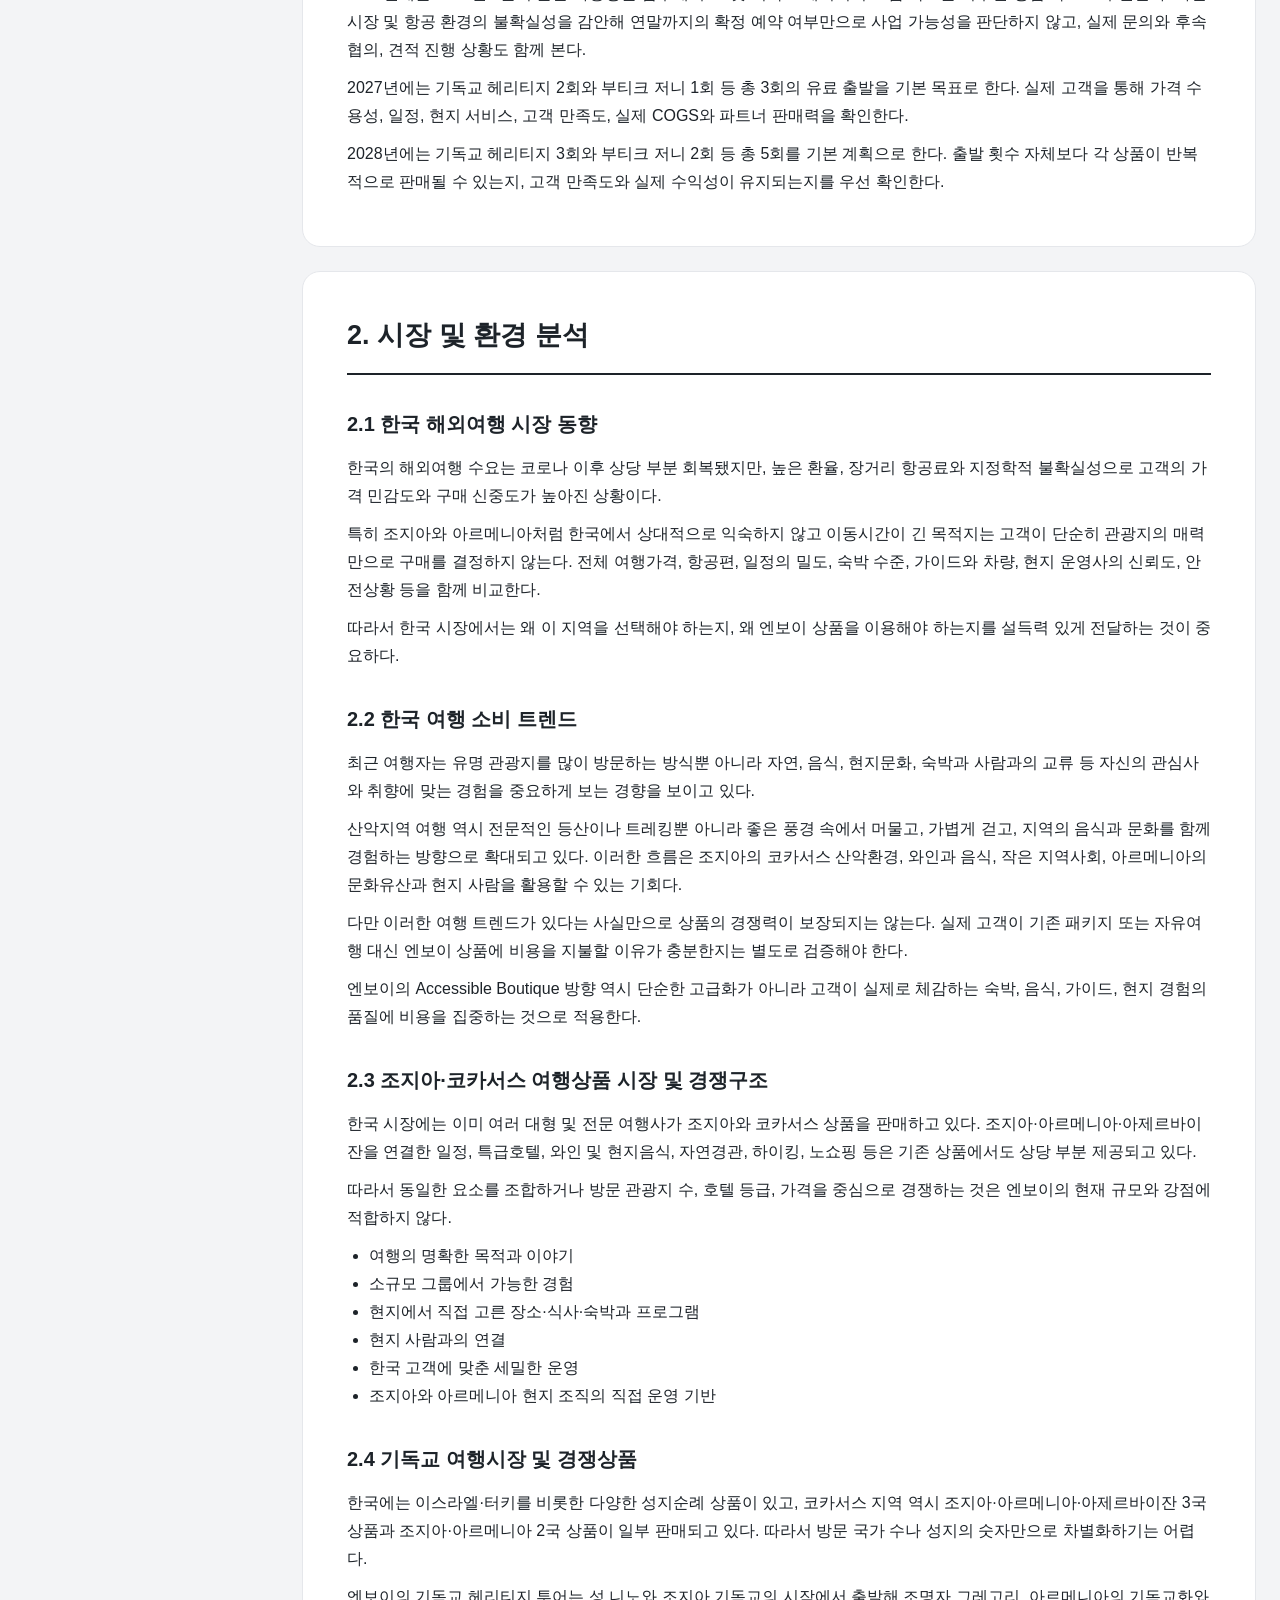
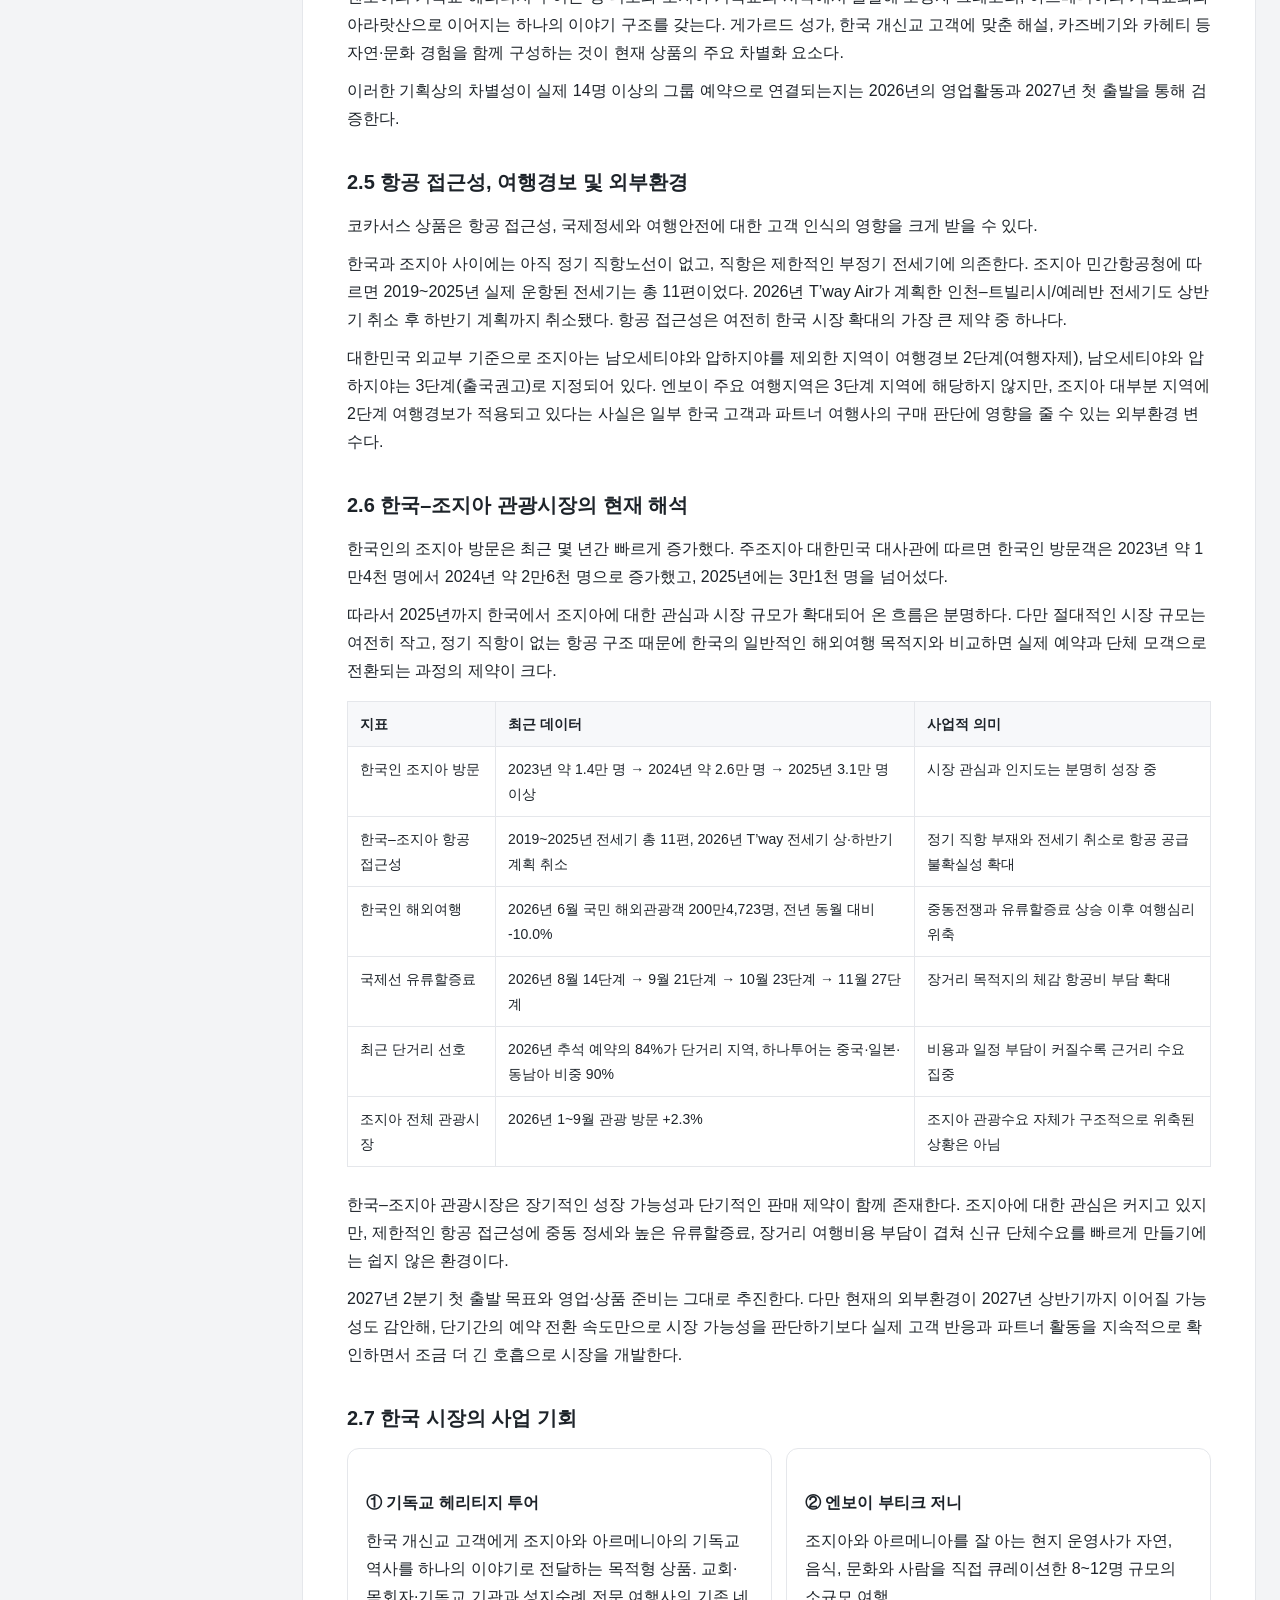
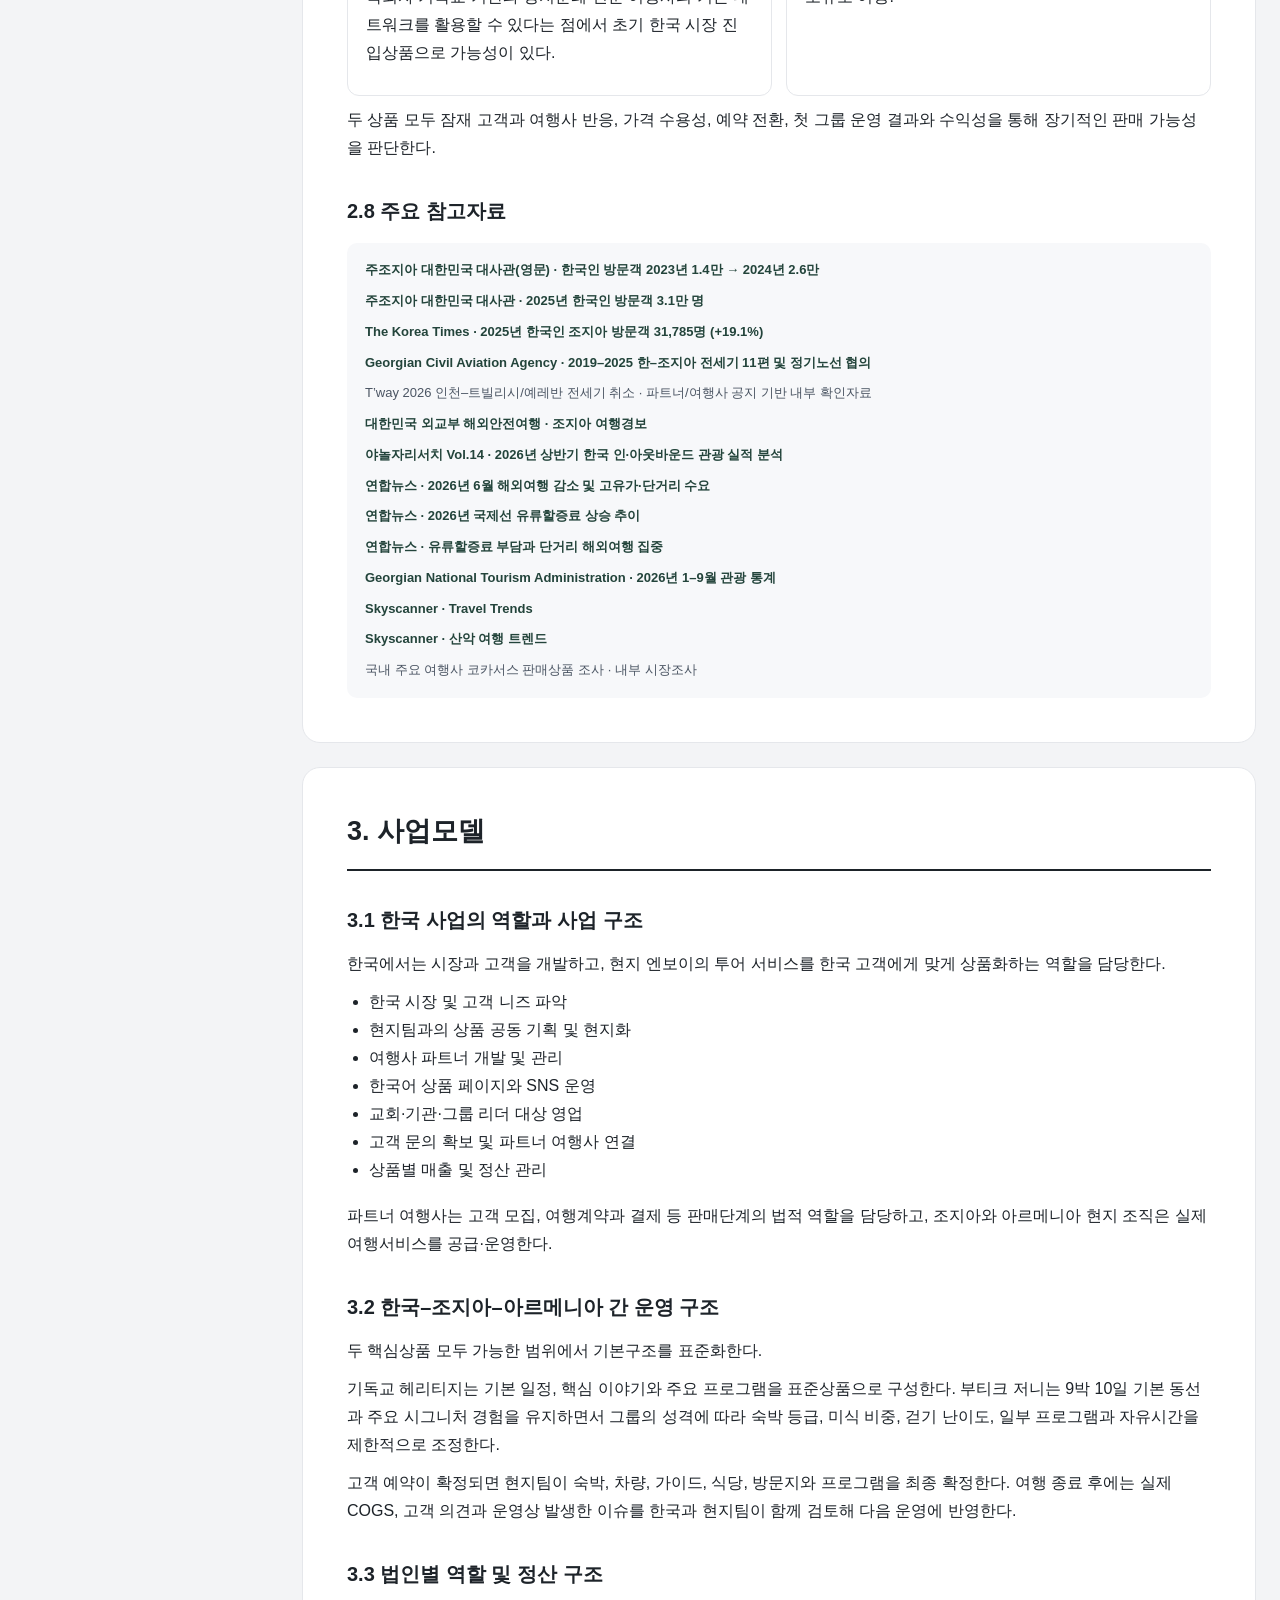
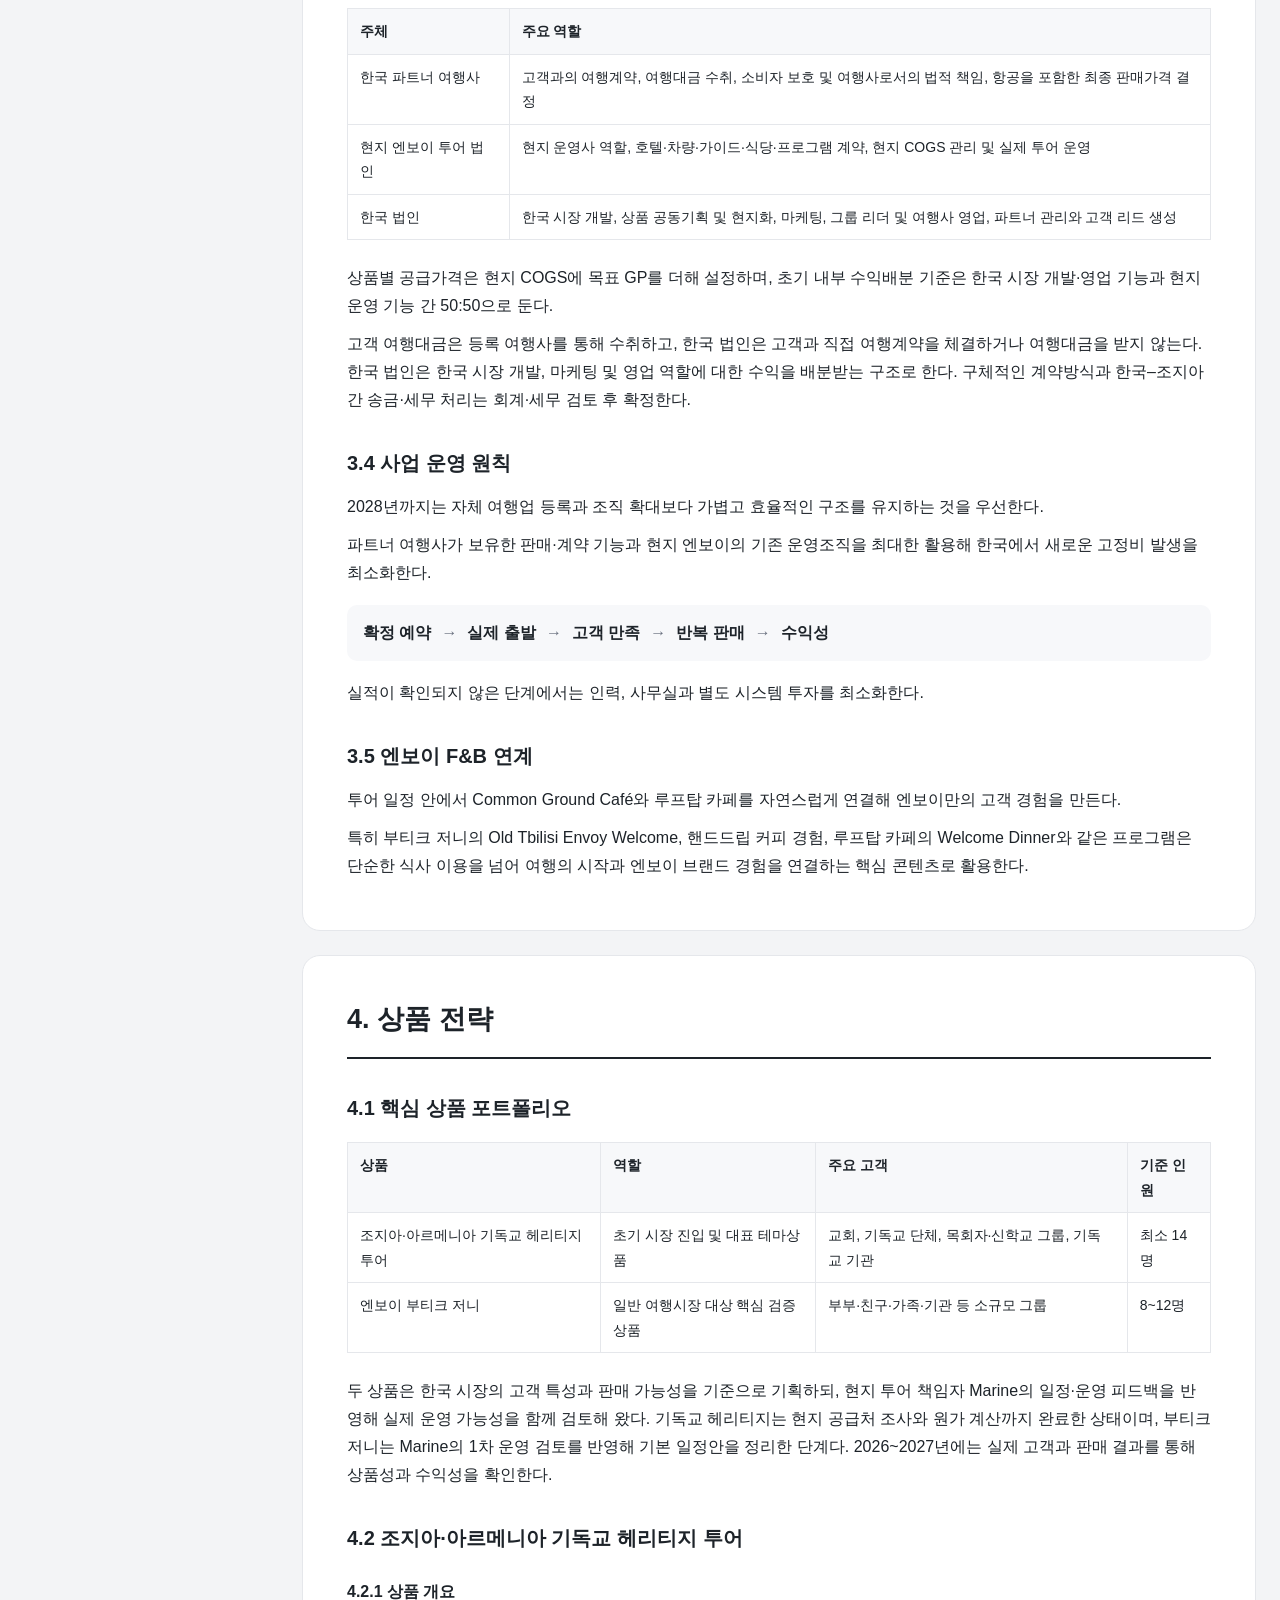
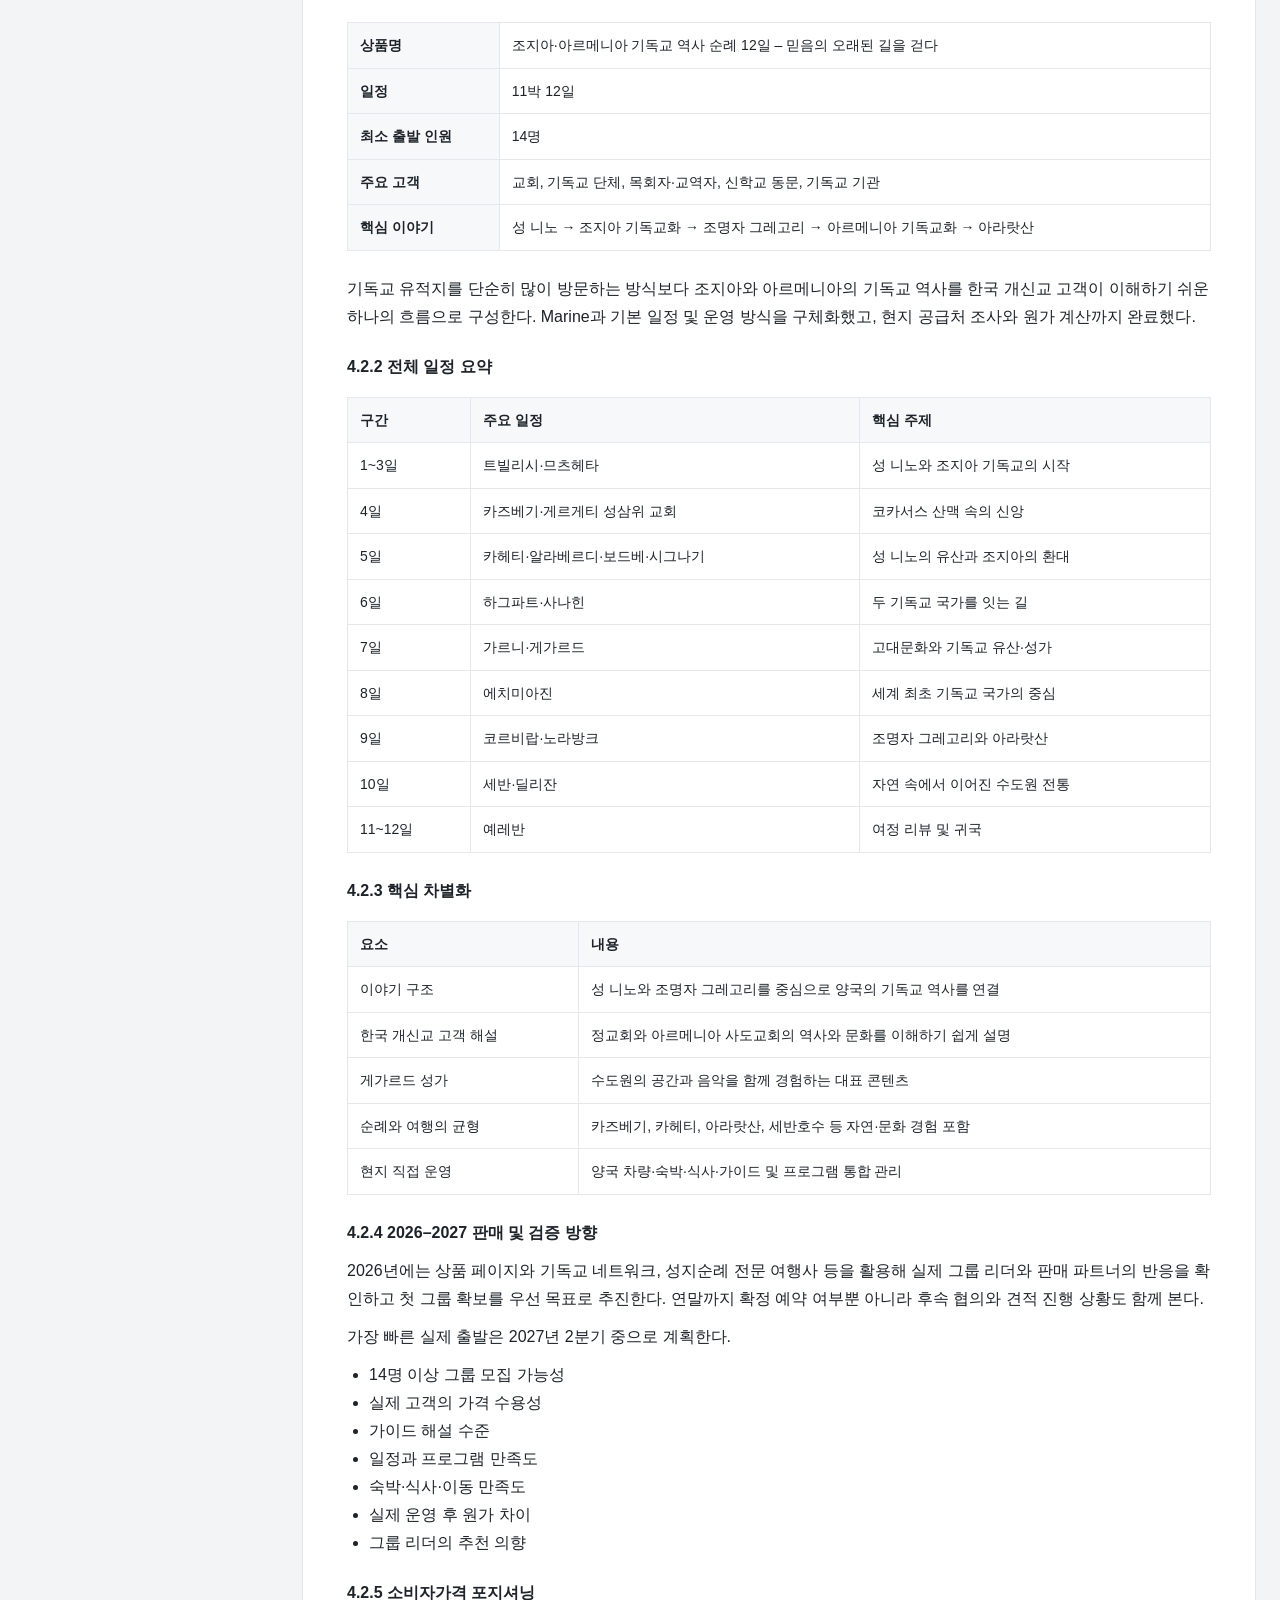
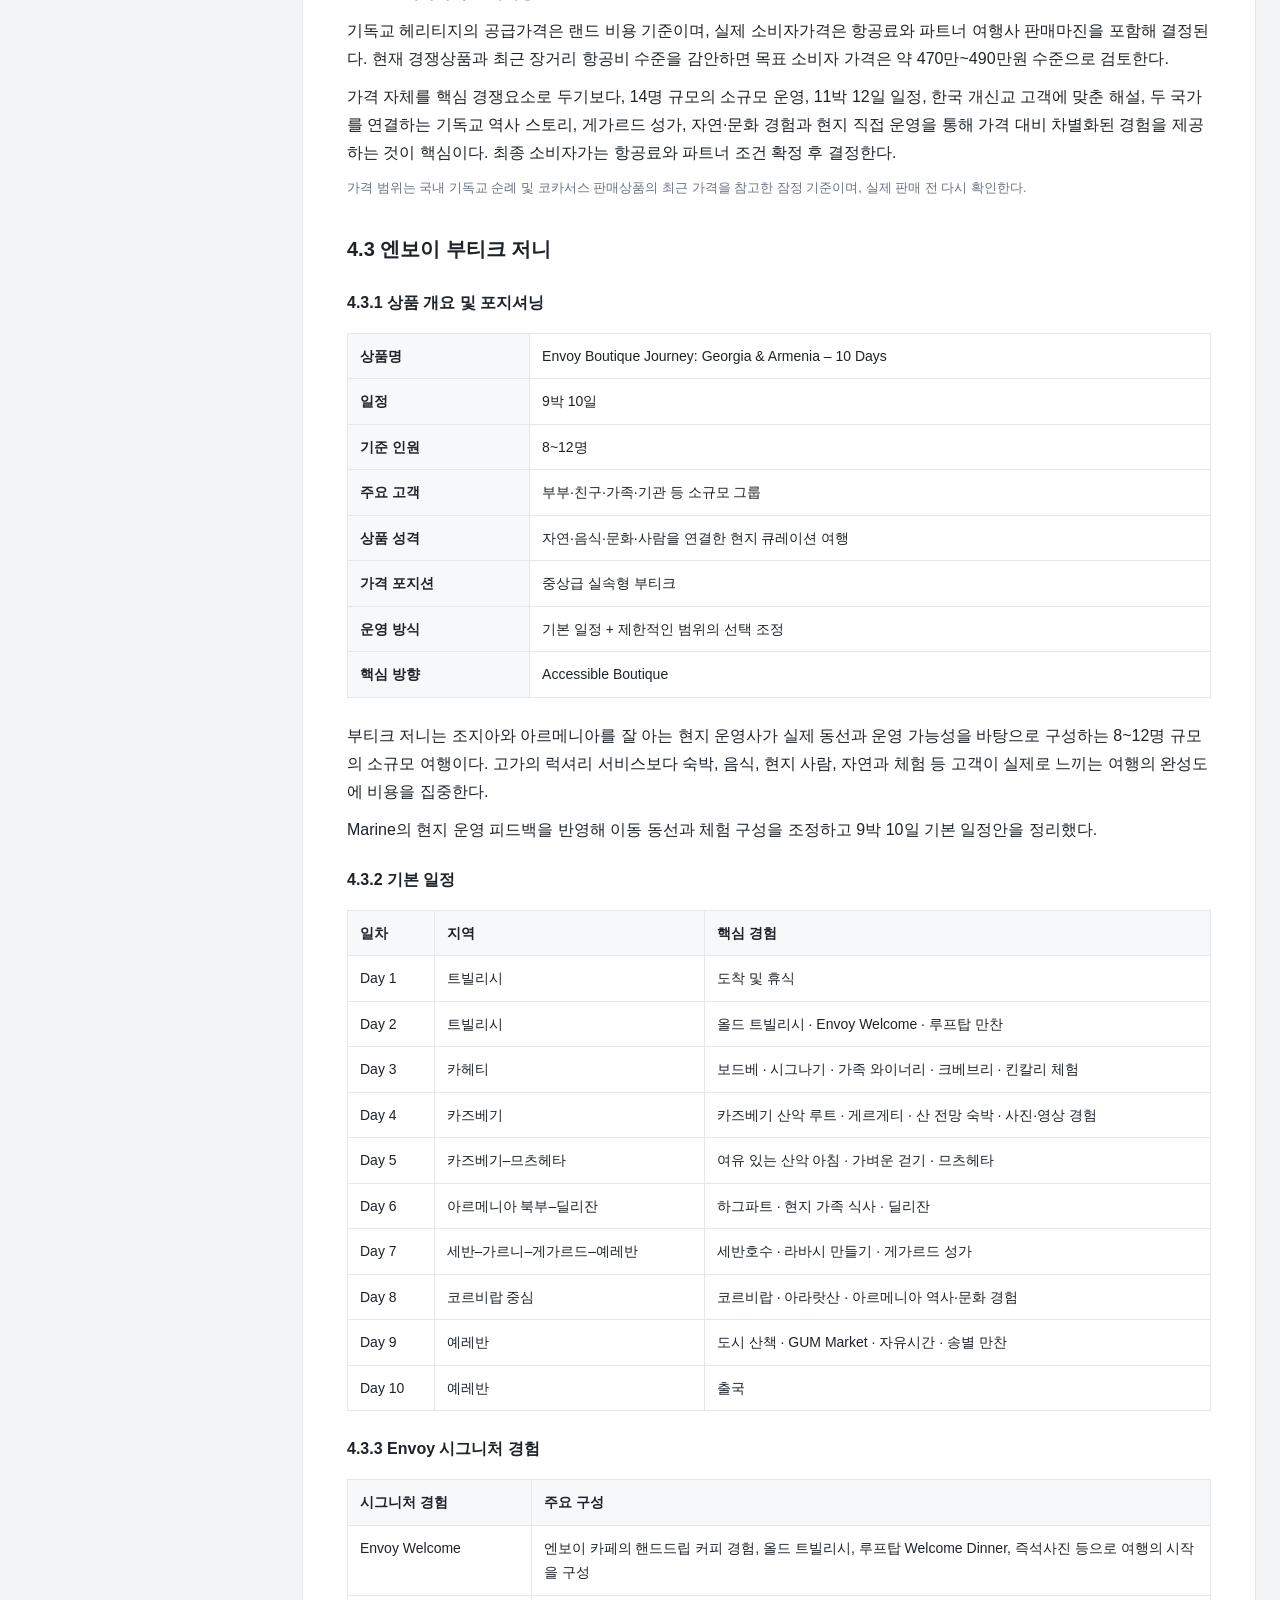
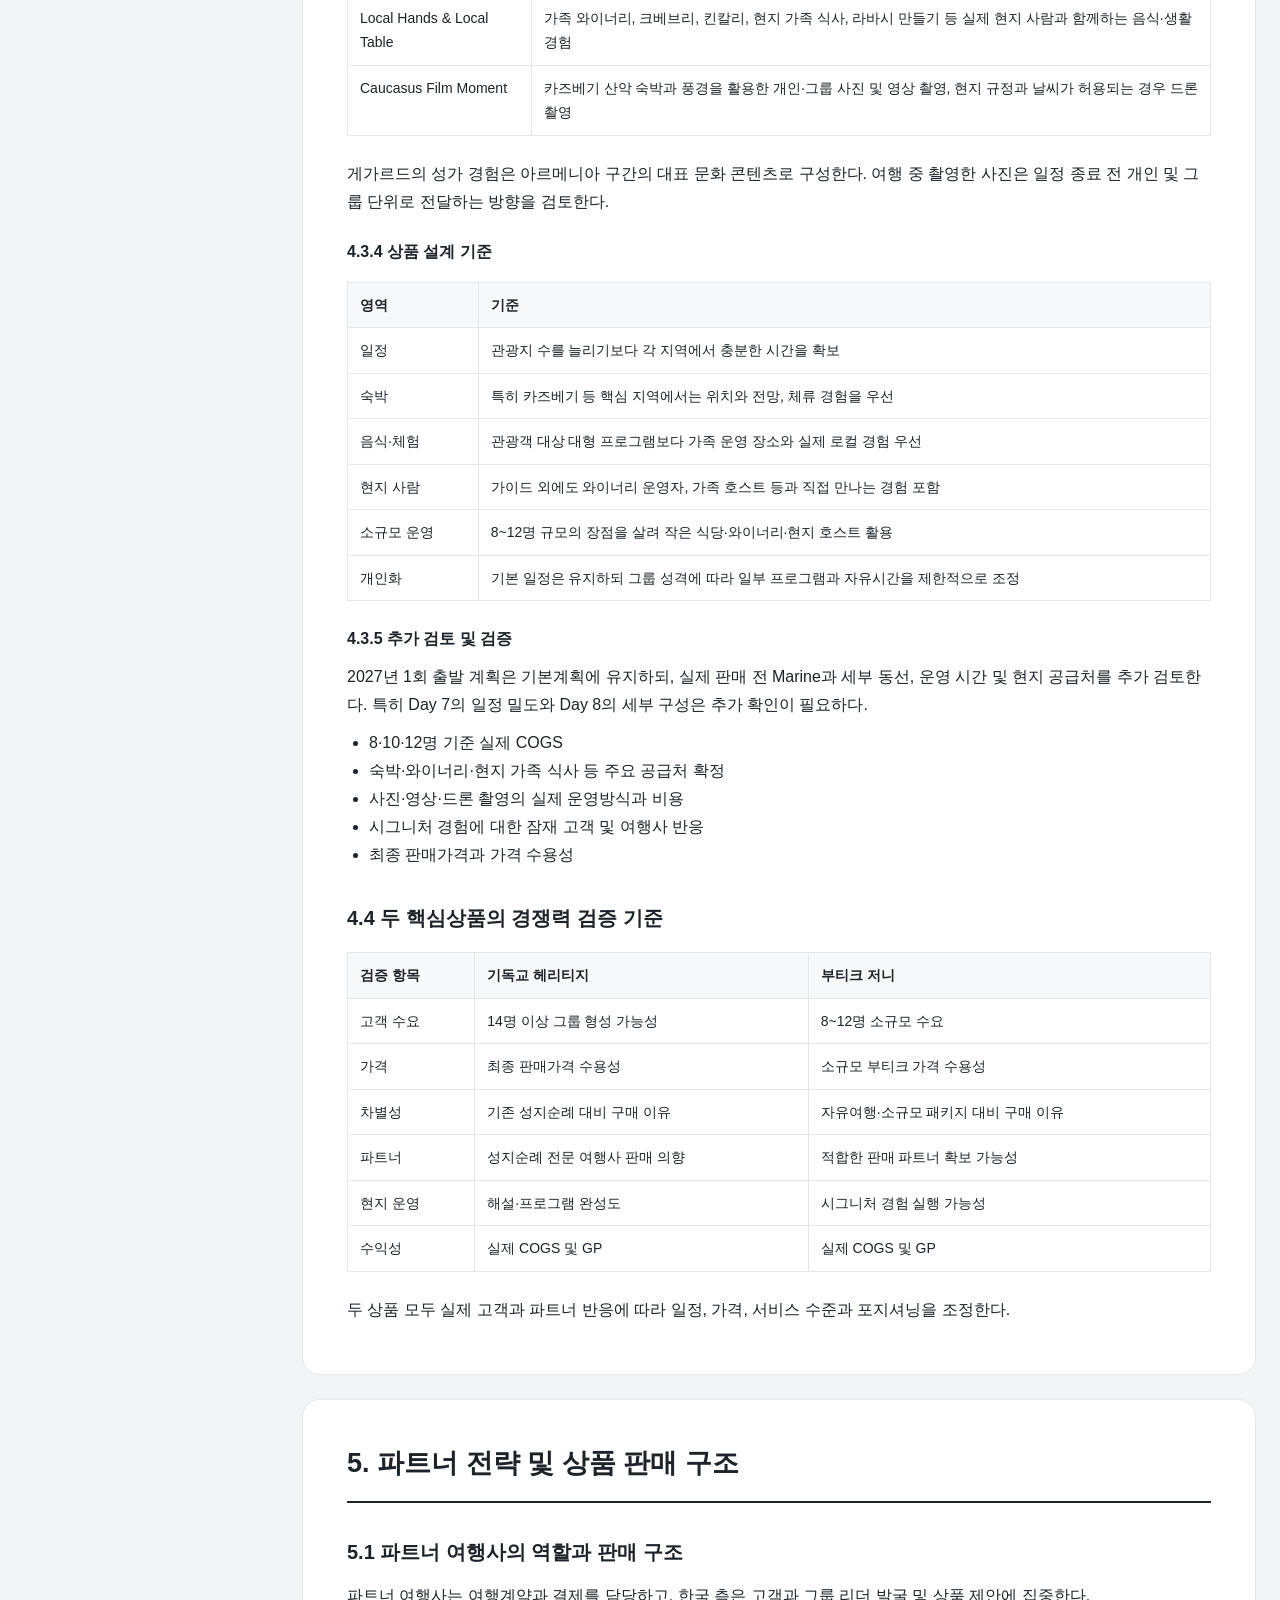
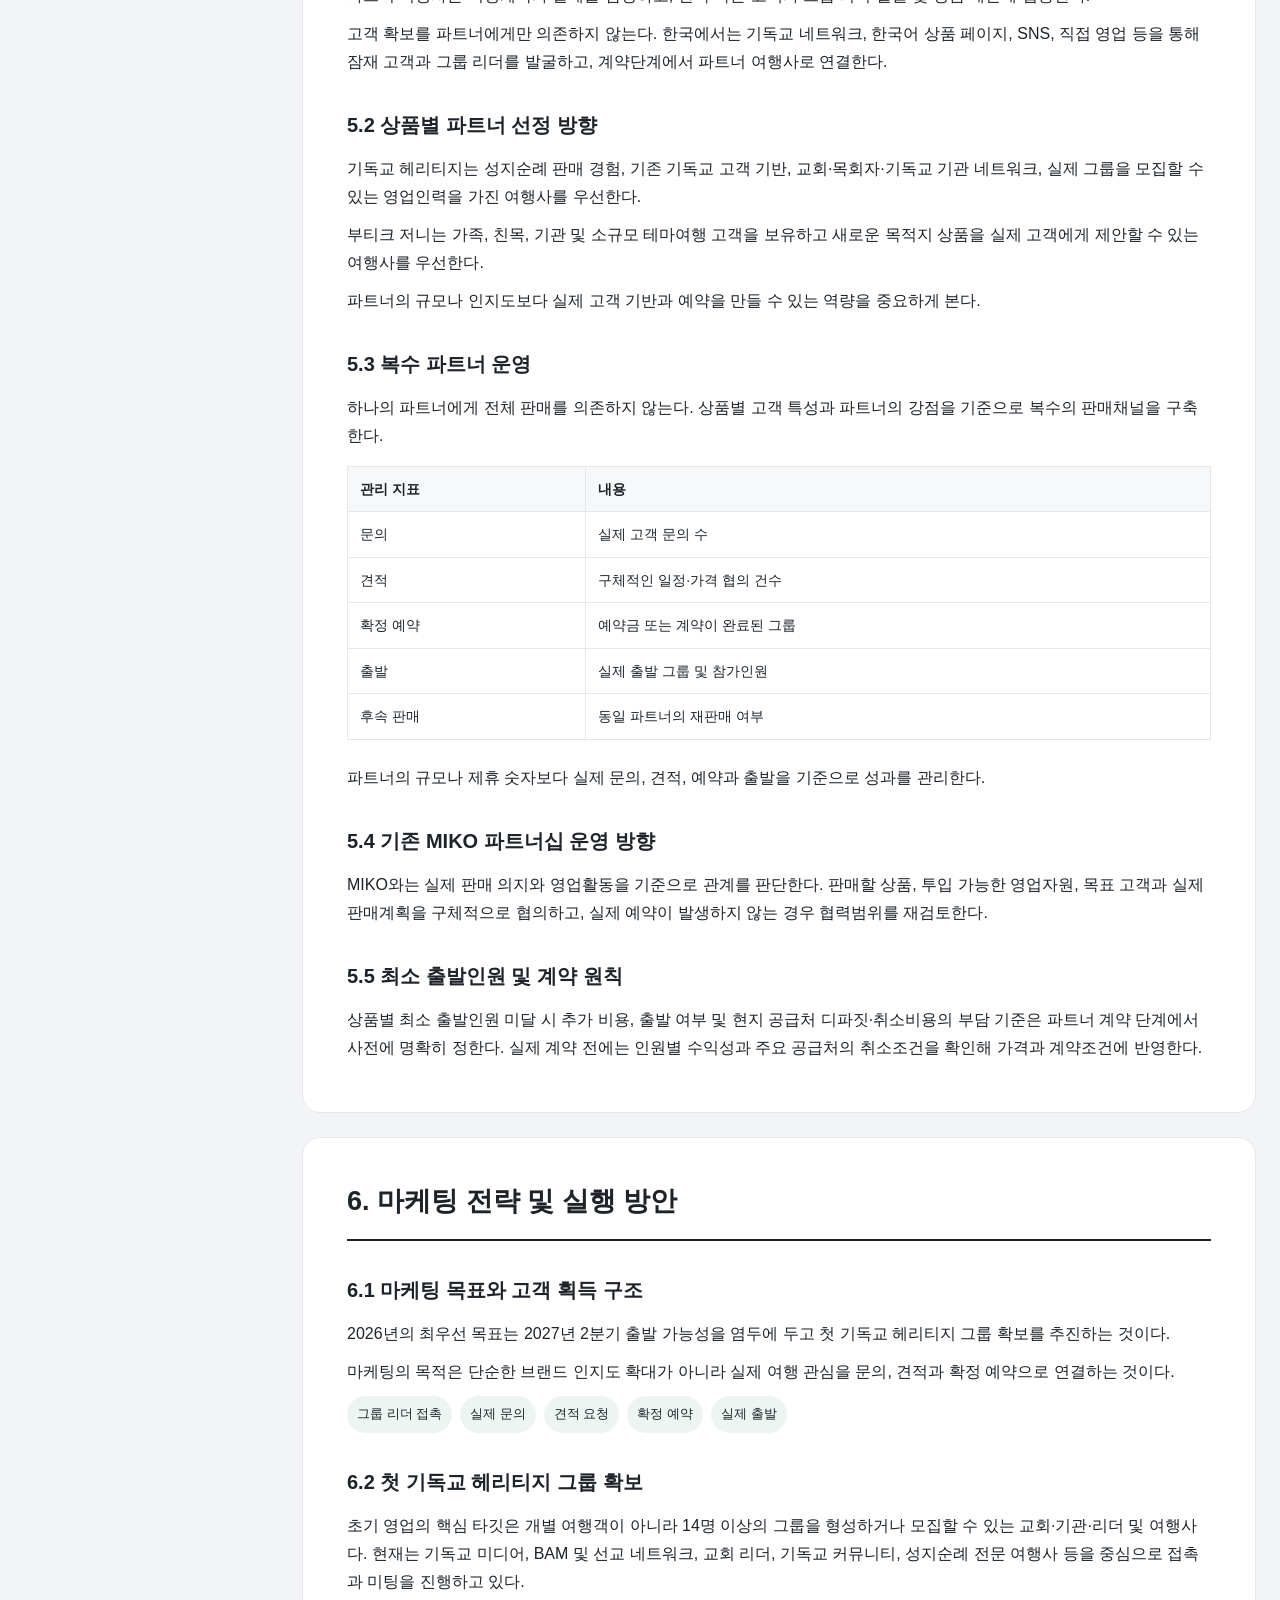
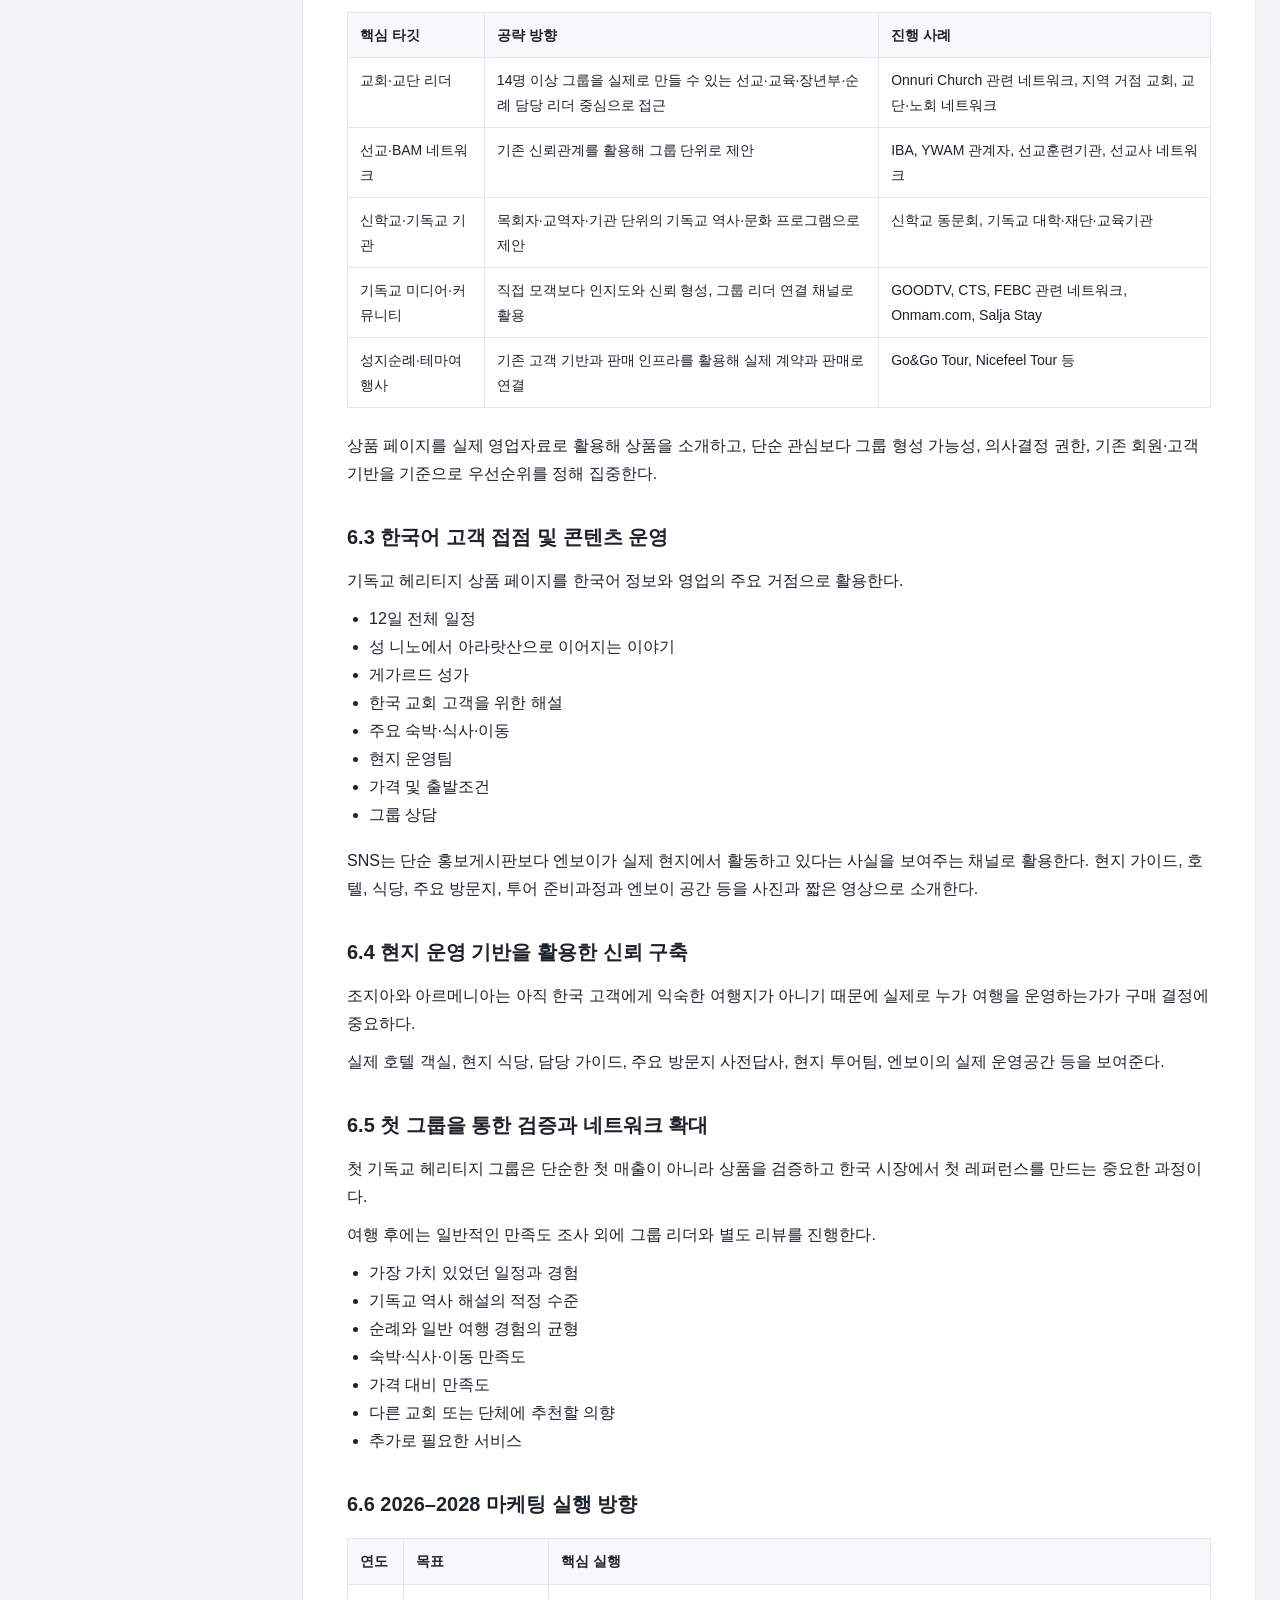
==== commit d51c8623: "Final polish for Korean master business plan" ====
--- a/index.html
+++ b/index.html
@@ -1,13 +1,13 @@
 <!doctype html><html lang="ko"><head><meta charset="utf-8"><meta name="viewport" content="width=device-width,initial-scale=1"><title>조지아 BAM 프로젝트 : 한국 투어 부문 사업계획서</title><link rel="stylesheet" href="styles.css"></head><body id="top">
 <header class="topbar"><div class="topbar-inner"><div class="brand">Georgia BAM Project · Korea Tour</div><div class="actions"><details class="mobile-toc"><summary class="btn">목차</summary><nav><a href="#sec1">1. 사업 개요</a><a href="#sec2">2. 시장 및 환경 분석</a><a href="#sec3">3. 사업모델</a><a href="#sec4">4. 상품 전략</a><a href="#sec5">5. 파트너 전략 및 상품 판매 구조</a><a href="#sec6">6. 마케팅 전략 및 실행 방안</a><a href="#sec7">7. 조직 및 운영 체계</a><a href="#sec8">8. BAM 모델 운영 방안</a><a href="#sec9">9. 핵심 성공 요인 및 주요 리스크</a><a href="#sec10">10. 재무 계획</a></nav></details><a class="btn active" href="index.html">한국어</a><a class="btn disabled" href="#">English</a><a class="btn disabled" href="#">PDF 내려받기</a></div></div></header>
-<div class="layout"><aside class="sidebar"><div class="meta"><strong>Ver 1.0</strong><br>Last Updated · 2026.10.29</div><nav>
+<div class="layout"><aside class="sidebar"><div class="meta"><strong>Ver 1.0</strong><br>Last Updated · 2026.10.30</div><nav>
 <a href="#sec1">1. 사업 개요</a><a href="#sec2">2. 시장 및 환경 분석</a><a href="#sec3">3. 사업모델</a><a href="#sec4">4. 상품 전략</a><a href="#sec5">5. 파트너 전략 및 상품 판매 구조</a><a href="#sec6">6. 마케팅 전략 및 실행 방안</a><a href="#sec7">7. 조직 및 운영 체계</a><a href="#sec8">8. BAM 모델 운영 방안</a><a href="#sec9">9. 핵심 성공 요인 및 주요 리스크</a><a href="#sec10">10. 재무 계획</a>
 </nav></aside><main>
-<section class="hero"><div class="eyebrow">Georgia BAM Project</div><h1>조지아 BAM 프로젝트 : 한국 투어 부문 사업계획서</h1><div class="hero-meta"><span>Ver 1.0</span><span>Last Updated · 2026.10.29</span><span>Internal Strategy</span></div></section>
+<section class="hero"><div class="eyebrow">Georgia BAM Project</div><h1>조지아 BAM 프로젝트 : 한국 투어 부문 사업계획서</h1><div class="hero-meta"><span>Ver 1.0</span><span>Last Updated · 2026.10.30</span><span>Internal Strategy</span></div></section>
 <section id="sec1" class="report-section"><h2>1. 사업 개요</h2>
 <h3>1.1 사업 배경</h3><p>한국 투어 사업은 조지아와 아르메니아에서 축적해 온 엔보이의 현지 투어 운영 역량을 한국 시장의 고객 및 여행사 파트너와 연결하는 사업이다.</p><p>엔보이는 약 20년간 조지아와 아르메니아에서 호스텔과 투어를 운영해 왔으며, 트빌리시와 예레반에 실제 운영 기반을 보유하고 있다. 숙박, 가이드, 차량, 식당 및 다양한 현지 공급처를 직접 관리하고 여행 중 발생하는 문제에도 현장에서 대응할 수 있다는 점은 한국 시장에서 활용할 수 있는 중요한 자산이다.</p><p>엔보이 전체 브랜드에서 투어는 고객이 조지아와 아르메니아를 통해 코카서스를 발견하는 관문의 역할을 한다. 단순히 관광지를 안내하는 것보다 현지의 역사와 문화, 자연, 음식, 사람을 연결해 고객이 지역을 더 깊이 경험할 수 있도록 하는 것이 엔보이 투어가 지향하는 방향이다.</p><p>한국 사업은 최소한의 조직으로 효율적으로 운영하는 것을 기본 원칙으로 한다. 한국에서는 시장 및 고객 니즈 파악, 상품 공동 기획과 현지화, 여행사 파트너 개발, 마케팅, 영업과 고객 문의 창출에 집중한다.</p><p>여행 계약과 결제는 등록 여행사인 파트너를 통해 진행하고, 조지아와 아르메니아 현지 투어 조직은 상품 공동 기획, 원가 산정, 현지 공급처 관리 및 예약, 가이드·차량·숙박·식당 관리와 실제 투어 운영을 담당한다.</p><p>한국 시장에서는 대외 사업 브랜드로 엔보이 투어 코리아를 활용할 수 있다.</p>
-<h3>1.2 현재 사업 기반 및 운영 여건</h3><p>한국 조직은 한국 책임자 1인을 중심으로 운영한다. 사업성이 실제 예약과 매출로 확인되기 전에는 별도의 상근 인력을 추가하지 않고, 상품 개발 및 현지화, 파트너 관리, 마케팅과 영업 등 핵심 업무에 집중한다.</p><p>아르메니아에는 전체 투어 운영을 관리하는 투어 매니저 Marine이 있고, 조지아에는 현지 가이드들이 활동하고 있다. 조지아 BAM팀도 필요한 범위에서 초기 한국 그룹의 고객 소통과 현장 운영을 지원할 수 있다.</p><div class="callout"><strong>초기 운영의 우선순위</strong><br>실제로 판매되는 상품 · 실제 예약을 만드는 파트너와 그룹 리더 · 실제 고객 만족도가 확인되는 운영 방식</div>
-<h3>1.3 2026–2028 사업 방향</h3><table><thead><tr><th>연도</th><th>사업 단계</th><th>핵심 목표</th></tr></thead><tbody><tr><td>2026</td><td>사업 기반 구축 및 첫 그룹 확보 추진</td><td>두 핵심상품 경쟁력 재검증, 기독교 헤리티지 판매, 파트너·그룹 리더 개발, 2027년 출발 가능성을 위한 첫 그룹 확보 추진</td></tr><tr><td>2027</td><td>실제 시장 검증</td><td>2분기 중 첫 출발, 기독교 헤리티지 2회 + 부티크 저니 1회 운영, 상품·운영·수익성 검증</td></tr><tr><td>2028</td><td>반복 가능성 검증 및 효율 개선</td><td>성과가 확인된 상품과 파트너를 중심으로 총 5회 수준까지 확대, 운영 효율 및 손익 개선</td></tr></tbody></table><p>2026년에는 2027년 2분기 출발 가능성을 염두에 두고 첫 기독교 헤리티지 그룹 확보를 최우선 영업 목표로 추진한다. 다만 시장 및 항공 환경의 불확실성을 감안해 연말까지의 확정 예약 여부만으로 사업 가능성을 판단하지 않고, 실제 문의와 후속 협의, 견적 진행 상황도 함께 본다.</p><p>2027년에는 기독교 헤리티지 2회와 부티크 저니 1회 등 총 3회의 유료 출발을 기본 목표로 한다. 실제 고객을 통해 가격 수용성, 일정, 현지 서비스, 고객 만족도, 실제 COGS와 파트너 판매력을 확인한다.</p><p>2028년에는 기독교 헤리티지 3회와 부티크 저니 2회 등 총 5회를 기본 계획으로 한다. 출발 횟수 자체보다 각 상품이 반복적으로 판매될 수 있는지, 고객 만족도와 실제 수익성이 유지되는지를 우선 확인한다.</p></section>
+<h3>1.2 현재 사업 기반 및 운영 여건</h3><p>한국 조직은 한국 책임자 1인을 중심으로 운영한다. 사업성이 실제 예약과 매출로 확인되기 전에는 별도의 상근 인력을 추가하지 않고, 상품 개발 및 현지화, 파트너 관리, 마케팅과 영업 등 핵심 업무에 집중한다.</p><p>아르메니아에는 전체 투어 운영을 관리하는 투어 매니저 Marine이 있고, 조지아에는 현지 가이드들이 활동하고 있다. 조지아 BAM팀도 필요한 범위에서 초기 한국 그룹의 고객 소통과 현장 운영을 지원할 수 있다.</p><div class="callout"><strong>초기 운영의 우선순위</strong><br>판매되는 상품 · 예약을 만드는 파트너와 그룹 리더 · 고객 만족도가 확인되는 운영 방식</div>
+<h3>1.3 2026–2028 사업 방향</h3><table><thead><tr><th>연도</th><th>사업 단계</th><th>핵심 목표</th></tr></thead><tbody><tr><td>2026</td><td>판매 기반 구축 및 시장 검증</td><td>두 핵심상품 경쟁력 재검증, 기독교 헤리티지 판매, 파트너·그룹 리더 개발, 2027년 출발 가능성을 위한 첫 그룹 확보 추진</td></tr><tr><td>2027</td><td>실제 시장 검증</td><td>2분기 중 첫 출발, 기독교 헤리티지 2회 + 부티크 저니 1회 운영, 상품·운영·수익성 검증</td></tr><tr><td>2028</td><td>반복 가능성 검증 및 효율 개선</td><td>성과가 확인된 상품과 파트너를 중심으로 총 5회 수준까지 확대, 운영 효율 및 손익 개선</td></tr></tbody></table><p>2026년에는 2027년 2분기 출발 가능성을 염두에 두고 첫 기독교 헤리티지 그룹 확보를 최우선 영업 목표로 추진한다. 다만 시장 및 항공 환경의 불확실성을 감안해 연말까지의 확정 예약 여부만으로 사업 가능성을 판단하지 않고, 실제 문의와 후속 협의, 견적 진행 상황도 함께 본다.</p><p>2027년에는 기독교 헤리티지 2회와 부티크 저니 1회 등 총 3회의 유료 출발을 기본 목표로 한다. 실제 고객을 통해 가격 수용성, 일정, 현지 서비스, 고객 만족도, 실제 COGS와 파트너 판매력을 확인한다.</p><p>2028년에는 기독교 헤리티지 3회와 부티크 저니 2회 등 총 5회를 기본 계획으로 한다. 출발 횟수 자체보다 각 상품이 반복적으로 판매될 수 있는지, 고객 만족도와 실제 수익성이 유지되는지를 우선 확인한다.</p></section>
 
 <section id="sec2" class="report-section"><h2>2. 시장 및 환경 분석</h2>
 <h3>2.1 한국 해외여행 시장 동향</h3><p>한국의 해외여행 수요는 코로나 이후 상당 부분 회복됐지만, 높은 환율, 장거리 항공료와 지정학적 불확실성으로 고객의 가격 민감도와 구매 신중도가 높아진 상황이다.</p><p>특히 조지아와 아르메니아처럼 한국에서 상대적으로 익숙하지 않고 이동시간이 긴 목적지는 고객이 단순히 관광지의 매력만으로 구매를 결정하지 않는다. 전체 여행가격, 항공편, 일정의 밀도, 숙박 수준, 가이드와 차량, 현지 운영사의 신뢰도, 안전상황 등을 함께 비교한다.</p><p>따라서 한국 시장에서는 왜 이 지역을 선택해야 하는지, 왜 엔보이 상품을 이용해야 하는지를 설득력 있게 전달하는 것이 중요하다.</p>
@@ -26,7 +26,7 @@
 <table><thead><tr><th>지표</th><th>최근 데이터</th><th>사업적 의미</th></tr></thead><tbody>
 <tr><td>한국인 조지아 방문</td><td>2023년 약 1.4만 명 → 2024년 약 2.6만 명 → 2025년 3.1만 명 이상</td><td>시장 관심과 인지도는 분명히 성장 중</td></tr>
 
-<tr><td>한국–조지아 항공 접근성</td><td>2019~2025년 전세기 총 11편, 2026년 T’way 전세기 계획 전면 취소</td><td>정기 직항 부재와 전세기 취소로 항공 공급 불확실성 확대</td></tr>
+<tr><td>한국–조지아 항공 접근성</td><td>2019~2025년 전세기 총 11편, 2026년 T’way 전세기 상·하반기 계획 취소</td><td>정기 직항 부재와 전세기 취소로 항공 공급 불확실성 확대</td></tr>
 <tr><td>한국인 해외여행</td><td>2026년 6월 국민 해외관광객 200만4,723명, 전년 동월 대비 -10.0%</td><td>중동전쟁과 유류할증료 상승 이후 여행심리 위축</td></tr>
 <tr><td>국제선 유류할증료</td><td>2026년 8월 14단계 → 9월 21단계 → 10월 23단계 → 11월 27단계</td><td>장거리 목적지의 체감 항공비 부담 확대</td></tr>
 <tr><td>최근 단거리 선호</td><td>2026년 추석 예약의 84%가 단거리 지역, 하나투어는 중국·일본·동남아 비중 90%</td><td>비용과 일정 부담이 커질수록 근거리 수요 집중</td></tr>
@@ -61,14 +61,14 @@
 <table><thead><tr><th>주체</th><th>주요 역할</th></tr></thead><tbody>
 <tr><td>한국 파트너 여행사</td><td>고객과의 여행계약, 여행대금 수취, 소비자 보호 및 여행사로서의 법적 책임, 항공을 포함한 최종 판매가격 결정</td></tr>
 <tr><td>현지 엔보이 투어 법인</td><td>현지 운영사 역할, 호텔·차량·가이드·식당·프로그램 계약, 현지 COGS 관리 및 실제 투어 운영</td></tr>
-<tr><td>한국법인</td><td>한국 시장 개발, 상품 공동기획 및 현지화, 마케팅, 그룹 리더 및 여행사 영업, 파트너 관리와 고객 리드 생성</td></tr>
+<tr><td>한국 법인</td><td>한국 시장 개발, 상품 공동기획 및 현지화, 마케팅, 그룹 리더 및 여행사 영업, 파트너 관리와 고객 리드 생성</td></tr>
 </tbody></table>
 <p>상품별 공급가격은 현지 COGS에 목표 GP를 더해 설정하며, 초기 내부 수익배분 기준은 한국 시장 개발·영업 기능과 현지 운영 기능 간 50:50으로 둔다.</p>
-<p>고객 여행대금은 등록 여행사를 통해 수취하고, 한국법인은 고객과 직접 여행계약을 체결하거나 여행대금을 받지 않는다. 한국법인은 한국 시장 개발, 마케팅 및 영업 역할에 대한 수익을 배분받는 구조로 한다. 구체적인 계약방식과 한국–조지아 간 송금·세무 처리는 회계·세무 검토 후 확정한다.</p>
-
-<h3>3.4 사업 운영 원칙</h3><p>2028년까지는 자체 여행업 등록과 조직 확대보다 가볍고 효율적인 구조를 유지하는 것을 우선한다.</p><p>파트너 여행사가 보유한 판매·계약 기능과 현지 엔보이의 기존 운영조직을 최대한 활용해 한국에서 새로운 고정 비용 발생을 최소화한다.</p><div class="flow">확정 예약 <span>→</span> 실제 출발 <span>→</span> 고객 만족 <span>→</span> 반복 판매 <span>→</span> 수익성</div><p>실적이 확인되지 않은 단계에서는 인력, 사무실과 별도 시스템 투자를 최소화한다.</p><h3>3.5 엔보이 F&B 연계</h3>
+<p>고객 여행대금은 등록 여행사를 통해 수취하고, 한국 법인은 고객과 직접 여행계약을 체결하거나 여행대금을 받지 않는다. 한국 법인은 한국 시장 개발, 마케팅 및 영업 역할에 대한 수익을 배분받는 구조로 한다. 구체적인 계약방식과 한국–조지아 간 송금·세무 처리는 회계·세무 검토 후 확정한다.</p>
+
+<h3>3.4 사업 운영 원칙</h3><p>2028년까지는 자체 여행업 등록과 조직 확대보다 가볍고 효율적인 구조를 유지하는 것을 우선한다.</p><p>파트너 여행사가 보유한 판매·계약 기능과 현지 엔보이의 기존 운영조직을 최대한 활용해 한국에서 새로운 고정비 발생을 최소화한다.</p><div class="flow">확정 예약 <span>→</span> 실제 출발 <span>→</span> 고객 만족 <span>→</span> 반복 판매 <span>→</span> 수익성</div><p>실적이 확인되지 않은 단계에서는 인력, 사무실과 별도 시스템 투자를 최소화한다.</p><h3>3.5 엔보이 F&B 연계</h3>
 <p>투어 일정 안에서 Common Ground Café와 루프탑 카페를 자연스럽게 연결해 엔보이만의 고객 경험을 만든다.</p>
-<p>특히 부티크 저니의 Old Tbilisi Envoy Welcome, 카페 커피 경험, 루프탑 카페의 Welcome Dinner와 같은 프로그램은 단순한 식사 이용을 넘어 여행의 시작과 엔보이 브랜드 경험을 연결하는 핵심 콘텐츠로 활용한다.</p>
+<p>특히 부티크 저니의 Old Tbilisi Envoy Welcome, 핸드드립 커피 경험, 루프탑 카페의 Welcome Dinner와 같은 프로그램은 단순한 식사 이용을 넘어 여행의 시작과 엔보이 브랜드 경험을 연결하는 핵심 콘텐츠로 활용한다.</p>
 </section><section id="sec4" class="report-section"><h2>4. 상품 전략</h2>
 <h3>4.1 핵심 상품 포트폴리오</h3>
 <table><thead><tr><th>상품</th><th>역할</th><th>주요 고객</th><th>기준 인원</th></tr></thead><tbody>
@@ -86,7 +86,7 @@
 <tr><th>주요 고객</th><td>교회, 기독교 단체, 목회자·교역자, 신학교 동문, 기독교 기관</td></tr>
 <tr><th>핵심 이야기</th><td>성 니노 → 조지아 기독교화 → 조명자 그레고리 → 아르메니아 기독교화 → 아라랏산</td></tr>
 </tbody></table>
-<p>기독교 유적지를 단순히 많이 방문하는 방식보다 조지아와 아르메니아의 기독교 역사를 한국 개신교 고객이 이해하기 쉬운 하나의 흐름으로 구성한다. Marine과 기본 일정과 운영방식을 구체화했고, 현지 공급처 조사와 원가 계산까지 완료했다.</p>
+<p>기독교 유적지를 단순히 많이 방문하는 방식보다 조지아와 아르메니아의 기독교 역사를 한국 개신교 고객이 이해하기 쉬운 하나의 흐름으로 구성한다. Marine과 기본 일정 및 운영 방식을 구체화했고, 현지 공급처 조사와 원가 계산까지 완료했다.</p>
 
 <h4>4.2.2 전체 일정 요약</h4>
 <table><thead><tr><th>구간</th><th>주요 일정</th><th>핵심 주제</th></tr></thead><tbody>
@@ -113,9 +113,9 @@
 <h4>4.2.4 2026–2027 판매 및 검증 방향</h4>
 <p>2026년에는 상품 페이지와 기독교 네트워크, 성지순례 전문 여행사 등을 활용해 실제 그룹 리더와 판매 파트너의 반응을 확인하고 첫 그룹 확보를 우선 목표로 추진한다. 연말까지 확정 예약 여부뿐 아니라 후속 협의와 견적 진행 상황도 함께 본다.</p>
 <p>가장 빠른 실제 출발은 2027년 2분기 중으로 계획한다.</p>
-<ul><li>14명 이상 그룹 모집 가능성</li><li>실제 고객의 가격 수용성</li><li>가이드 해설 수준</li><li>일정과 프로그램 만족도</li><li>숙박·식사·이동 만족도</li><li>실제 COGS</li><li>그룹 리더의 추천 의향</li></ul>
+<ul><li>14명 이상 그룹 모집 가능성</li><li>실제 고객의 가격 수용성</li><li>가이드 해설 수준</li><li>일정과 프로그램 만족도</li><li>숙박·식사·이동 만족도</li><li>실제 운영 후 원가 차이</li><li>그룹 리더의 추천 의향</li></ul>
 <h4>4.2.5 소비자가격 포지셔닝</h4>
-<p>기독교 헤리티지의 공급가격은 랜드 비용 기준이며, 실제 소비자가격은 항공료와 파트너 여행사 판매마진을 포함해 결정된다. 현재 경쟁상품과 최근 장거리 항공비 수준을 감안하면 목표 소비자가 범위는 약 470만~490만원 수준으로 검토한다.</p>
+<p>기독교 헤리티지의 공급가격은 랜드 비용 기준이며, 실제 소비자가격은 항공료와 파트너 여행사 판매마진을 포함해 결정된다. 현재 경쟁상품과 최근 장거리 항공비 수준을 감안하면 목표 소비자 가격은 약 470만~490만원 수준으로 검토한다.</p>
 <p>가격 자체를 핵심 경쟁요소로 두기보다, 14명 규모의 소규모 운영, 11박 12일 일정, 한국 개신교 고객에 맞춘 해설, 두 국가를 연결하는 기독교 역사 스토리, 게가르드 성가, 자연·문화 경험과 현지 직접 운영을 통해 가격 대비 차별화된 경험을 제공하는 것이 핵심이다. 최종 소비자가는 항공료와 파트너 조건 확정 후 결정한다.</p><p class="note">가격 범위는 국내 기독교 순례 및 코카서스 판매상품의 최근 가격을 참고한 잠정 기준이며, 실제 판매 전 다시 확인한다.</p>
 
 <h3>4.3 엔보이 부티크 저니</h3>
@@ -138,18 +138,18 @@
 <tr><td>Day 1</td><td>트빌리시</td><td>도착 및 휴식</td></tr>
 <tr><td>Day 2</td><td>트빌리시</td><td>올드 트빌리시 · Envoy Welcome · 루프탑 만찬</td></tr>
 <tr><td>Day 3</td><td>카헤티</td><td>보드베 · 시그나기 · 가족 와이너리 · 크베브리 · 킨칼리 체험</td></tr>
-<tr><td>Day 4</td><td>카즈베기</td><td>주요 산악 동선 · 게르게티 · 산 전망 숙박 · 사진·영상 경험</td></tr>
+<tr><td>Day 4</td><td>카즈베기</td><td>카즈베기 산악 루트 · 게르게티 · 산 전망 숙박 · 사진·영상 경험</td></tr>
 <tr><td>Day 5</td><td>카즈베기–므츠헤타</td><td>여유 있는 산악 아침 · 가벼운 걷기 · 므츠헤타</td></tr>
 <tr><td>Day 6</td><td>아르메니아 북부–딜리잔</td><td>하그파트 · 현지 가족 식사 · 딜리잔</td></tr>
 <tr><td>Day 7</td><td>세반–가르니–게가르드–예레반</td><td>세반호수 · 라바시 만들기 · 게가르드 성가</td></tr>
-<tr><td>Day 8</td><td>코르비랍 중심</td><td>아라랏산 · 아르메니아 역사·문화 경험, 세부 구성 추가 검토</td></tr>
+<tr><td>Day 8</td><td>코르비랍 중심</td><td>코르비랍 · 아라랏산 · 아르메니아 역사·문화 경험</td></tr>
 <tr><td>Day 9</td><td>예레반</td><td>도시 산책 · GUM Market · 자유시간 · 송별 만찬</td></tr>
 <tr><td>Day 10</td><td>예레반</td><td>출국</td></tr>
 </tbody></table>
 
 <h4>4.3.3 Envoy 시그니처 경험</h4>
 <table><thead><tr><th>시그니처 경험</th><th>주요 구성</th></tr></thead><tbody>
-<tr><td>Envoy Welcome</td><td>엔보이 카페의 커피 경험, 올드 트빌리시, 루프탑 Welcome Dinner, 즉석사진 등으로 여행의 시작을 구성</td></tr>
+<tr><td>Envoy Welcome</td><td>엔보이 카페의 핸드드립 커피 경험, 올드 트빌리시, 루프탑 Welcome Dinner, 즉석사진 등으로 여행의 시작을 구성</td></tr>
 <tr><td>Local Hands & Local Table</td><td>가족 와이너리, 크베브리, 킨칼리, 현지 가족 식사, 라바시 만들기 등 실제 현지 사람과 함께하는 음식·생활 경험</td></tr>
 <tr><td>Caucasus Film Moment</td><td>카즈베기 산악 숙박과 풍경을 활용한 개인·그룹 사진 및 영상 촬영, 현지 규정과 날씨가 허용되는 경우 드론 촬영</td></tr>
 </tbody></table>
@@ -166,7 +166,7 @@
 </tbody></table>
 
 <h4>4.3.5 추가 검토 및 검증</h4>
-<p>2027년 1회 출발 계획은 기본계획에 유지하되, 실제 판매 전 Marine과 세부 동선과 운영시간, 현지 공급처를 추가 검토한다. 특히 Day 7의 일정 밀도와 Day 8의 세부 구성은 추가 확인이 필요하다.</p>
+<p>2027년 1회 출발 계획은 기본계획에 유지하되, 실제 판매 전 Marine과 세부 동선, 운영 시간 및 현지 공급처를 추가 검토한다. 특히 Day 7의 일정 밀도와 Day 8의 세부 구성은 추가 확인이 필요하다.</p>
 <ul><li>8·10·12명 기준 실제 COGS</li><li>숙박·와이너리·현지 가족 식사 등 주요 공급처 확정</li><li>사진·영상·드론 촬영의 실제 운영방식과 비용</li><li>시그니처 경험에 대한 잠재 고객 및 여행사 반응</li><li>최종 판매가격과 가격 수용성</li></ul>
 
 <h3>4.4 두 핵심상품의 경쟁력 검증 기준</h3>
@@ -185,15 +185,16 @@
 <h3>5.2 상품별 파트너 선정 방향</h3><p>기독교 헤리티지는 성지순례 판매 경험, 기존 기독교 고객 기반, 교회·목회자·기독교 기관 네트워크, 실제 그룹을 모집할 수 있는 영업인력을 가진 여행사를 우선한다.</p><p>부티크 저니는 가족, 친목, 기관 및 소규모 테마여행 고객을 보유하고 새로운 목적지 상품을 실제 고객에게 제안할 수 있는 여행사를 우선한다.</p><p>파트너의 규모나 인지도보다 실제 고객 기반과 예약을 만들 수 있는 역량을 중요하게 본다.</p>
 <h3>5.3 복수 파트너 운영</h3><p>하나의 파트너에게 전체 판매를 의존하지 않는다. 상품별 고객 특성과 파트너의 강점을 기준으로 복수의 판매채널을 구축한다.</p>
 <table><thead><tr><th>관리 지표</th><th>내용</th></tr></thead><tbody><tr><td>문의</td><td>실제 고객 문의 수</td></tr><tr><td>견적</td><td>구체적인 일정·가격 협의 건수</td></tr><tr><td>확정 예약</td><td>예약금 또는 계약이 완료된 그룹</td></tr><tr><td>출발</td><td>실제 출발 그룹 및 참가인원</td></tr><tr><td>후속 판매</td><td>동일 파트너의 재판매 여부</td></tr></tbody></table>
+<p>파트너의 규모나 제휴 숫자보다 실제 문의, 견적, 예약과 출발을 기준으로 성과를 관리한다.</p>
 <h3>5.4 기존 MIKO 파트너십 운영 방향</h3><p>MIKO와는 실제 판매 의지와 영업활동을 기준으로 관계를 판단한다. 판매할 상품, 투입 가능한 영업자원, 목표 고객과 실제 판매계획을 구체적으로 협의하고, 실제 예약이 발생하지 않는 경우 협력범위를 재검토한다.</p>
-<h3>5.5 파트너 성과 관리</h3><div class="flow">관심 <span>→</span> 문의 <span>→</span> 견적 <span>→</span> 예약 <span>→</span> 확정 출발</div><p>명목상의 제휴 숫자보다 실제 예약과 출발을 만드는 파트너에 자원을 집중한다.</p>
-<h3>5.6 최소 출발인원 및 계약 원칙</h3>
+
+<h3>5.5 최소 출발인원 및 계약 원칙</h3>
 <p>상품별 최소 출발인원 미달 시 추가 비용, 출발 여부 및 현지 공급처 디파짓·취소비용의 부담 기준은 파트너 계약 단계에서 사전에 명확히 정한다. 실제 계약 전에는 인원별 수익성과 주요 공급처의 취소조건을 확인해 가격과 계약조건에 반영한다.</p></section>
 
 <section id="sec6" class="report-section"><h2>6. 마케팅 전략 및 실행 방안</h2>
 <h3>6.1 마케팅 목표와 고객 획득 구조</h3><p>2026년의 최우선 목표는 2027년 2분기 출발 가능성을 염두에 두고 첫 기독교 헤리티지 그룹 확보를 추진하는 것이다.</p><p>마케팅의 목적은 단순한 브랜드 인지도 확대가 아니라 실제 여행 관심을 문의, 견적과 확정 예약으로 연결하는 것이다.</p><div class="kpis"><span>그룹 리더 접촉</span><span>실제 문의</span><span>견적 요청</span><span>확정 예약</span><span>실제 출발</span></div>
 <h3>6.2 첫 기독교 헤리티지 그룹 확보</h3>
-<p>초기 영업의 핵심 타깃은 개별 여행객이 아니라 14명 이상의 그룹을 형성하거나 모집할 수 있는 교회·기관·기업·리더 및 여행사다. 현재는 기독교 미디어, BAM 및 선교 네트워크, 교회 리더, 기독교 커뮤니티, 성지순례 전문 여행사 등을 중심으로 접촉과 미팅을 진행하고 있다.</p>
+<p>초기 영업의 핵심 타깃은 개별 여행객이 아니라 14명 이상의 그룹을 형성하거나 모집할 수 있는 교회·기관·리더 및 여행사다. 현재는 기독교 미디어, BAM 및 선교 네트워크, 교회 리더, 기독교 커뮤니티, 성지순례 전문 여행사 등을 중심으로 접촉과 미팅을 진행하고 있다.</p>
 
 <table><thead><tr><th>핵심 타깃</th><th>공략 방향</th><th>진행 사례</th></tr></thead><tbody>
 <tr><td>교회·교단 리더</td><td>14명 이상 그룹을 실제로 만들 수 있는 선교·교육·장년부·순례 담당 리더 중심으로 접근</td><td>Onnuri Church 관련 네트워크, 지역 거점 교회, 교단·노회 네트워크</td></tr>
@@ -207,13 +208,13 @@
 <h3>6.3 한국어 고객 접점 및 콘텐츠 운영</h3><p>기독교 헤리티지 상품 페이지를 한국어 정보와 영업의 주요 거점으로 활용한다.</p><ul><li>12일 전체 일정</li><li>성 니노에서 아라랏산으로 이어지는 이야기</li><li>게가르드 성가</li><li>한국 교회 고객을 위한 해설</li><li>주요 숙박·식사·이동</li><li>현지 운영팀</li><li>가격 및 출발조건</li><li>그룹 상담</li></ul><p>SNS는 단순 홍보게시판보다 엔보이가 실제 현지에서 활동하고 있다는 사실을 보여주는 채널로 활용한다. 현지 가이드, 호텔, 식당, 주요 방문지, 투어 준비과정과 엔보이 공간 등을 사진과 짧은 영상으로 소개한다.</p>
 <h3>6.4 현지 운영 기반을 활용한 신뢰 구축</h3><p>조지아와 아르메니아는 아직 한국 고객에게 익숙한 여행지가 아니기 때문에 실제로 누가 여행을 운영하는가가 구매 결정에 중요하다.</p><p>실제 호텔 객실, 현지 식당, 담당 가이드, 주요 방문지 사전답사, 현지 투어팀, 엔보이의 실제 운영공간 등을 보여준다.</p>
 <h3>6.5 첫 그룹을 통한 검증과 네트워크 확대</h3><p>첫 기독교 헤리티지 그룹은 단순한 첫 매출이 아니라 상품을 검증하고 한국 시장에서 첫 레퍼런스를 만드는 중요한 과정이다.</p><p>여행 후에는 일반적인 만족도 조사 외에 그룹 리더와 별도 리뷰를 진행한다.</p><ul><li>가장 가치 있었던 일정과 경험</li><li>기독교 역사 해설의 적정 수준</li><li>순례와 일반 여행 경험의 균형</li><li>숙박·식사·이동 만족도</li><li>가격 대비 만족도</li><li>다른 교회 또는 단체에 추천할 의향</li><li>추가로 필요한 서비스</li></ul>
-<h3>6.6 2026–2028 마케팅 실행 방향</h3><table><thead><tr><th>연도</th><th>목표</th><th>핵심 실행</th></tr></thead><tbody><tr><td>2026</td><td>첫 그룹 확보 추진</td><td>기독교 상품페이지 활용, 성지순례 파트너·그룹 리더 영업, 기독교 네트워크 접촉, 실질 파이프라인 구축</td></tr><tr><td>2027</td><td>실제 시장 검증</td><td>3회 출발, 실제 고객 후기·운영자료 확보, 두 상품 가격·상품성 검증</td></tr><tr><td>2028</td><td>검증된 방식에 집중</td><td>실제 예약을 만드는 상품·파트너·고객군에 영업 및 마케팅 자원 집중</td></tr></tbody></table>
+<h3>6.6 2026–2028 마케팅 실행 방향</h3><table><thead><tr><th>연도</th><th>목표</th><th>핵심 실행</th></tr></thead><tbody><tr><td>2026</td><td>첫 그룹 확보 추진</td><td>기독교 상품페이지 활용, 성지순례 파트너·그룹 리더 영업, 기독교 네트워크 접촉, 실질 파이프라인 구축</td></tr><tr><td>2027</td><td>실제 시장 검증</td><td>3회 출발, 실제 고객 후기·운영 자료 확보, 두 상품 가격·상품성 검증</td></tr><tr><td>2028</td><td>검증된 방식에 집중</td><td>실제 예약을 만드는 상품·파트너·고객군에 영업 및 마케팅 자원 집중</td></tr></tbody></table>
 <h3>6.7 2026년 잔여기간 영업 및 모객 실행 방향</h3>
 <p>2027년 2분기 첫 출발을 목표로 2026년 잔여기간에는 기독교 헤리티지 투어의 첫 그룹 확보에 영업 역량을 집중한다. 부티크 저니는 상품 검증과 파트너 피드백을 병행하되, 단기 영업 우선순위는 기독교 헤리티지에 둔다.</p>
 <table><thead><tr><th>단계</th><th>2026년 잔여기간 핵심 실행</th></tr></thead><tbody>
-<tr><td>타깃 선별</td><td>14명 이상 그룹을 형성할 수 있는 교회·기관·리더·여행사를 우선순위화</td></tr>
+<tr><td>타깃 선별</td><td>14명 이상 그룹을 만들 수 있는 교회·기관·리더·여행사를 우선한다.</td></tr>
 <tr><td>상품 제안</td><td>기독교 헤리티지 상품페이지와 요약자료를 활용해 일정·가격 범위·최소인원·차별화 요소 설명</td></tr>
-<tr><td>후속 협의</td><td>관심도가 높은 대상은 대면·온라인 미팅 및 그룹 맞춤 견적으로 전환</td></tr>
+<tr><td>후속 협의</td><td>관심도가 높은 대상은 대면·온라인 미팅을 진행하고 그룹별 견적으로 구체화</td></tr>
 <tr><td>예약 전환</td><td>2027년 2분기 출발 가능성을 기준으로 일정·항공·인원·계약조건을 구체화</td></tr>
 <tr><td>파이프라인 관리</td><td>접촉 → 미팅 → 견적 → 예약 → 출발 단계는 별도 영업 파이프라인으로 관리하고 월 단위로 점검</td></tr>
 </tbody></table>
@@ -226,17 +227,16 @@
 <tr><td>현지 가이드</td><td>일정 운영, 해설, 고객 대응</td></tr>
 <tr><td>BAM 지원 인력</td><td>필요한 경우 초기 한국 그룹 소통 및 현장 지원</td></tr>
 </tbody></table>
-<h3>7.2 상품 기획·원가·공급가격 관리</h3><p>상품은 한국 시장 니즈와 현지 운영 가능성을 함께 고려해 한국 책임자와 현지 투어 매니저가 공동으로 기획한다.</p><p>현지팀이 호텔, 차량, 가이드, 식당, 입장료와 프로그램의 실제 비용을 확인하고, 한국에서는 경쟁상품과 고객의 가격 수용성을 함께 검토해 최종 공급가격을 결정한다.</p><p>상품별 원가는 시즌 단위로 재확인하고 호텔·차량 등 주요 가격변동이 있을 경우 업데이트한다.</p>
-<h3>7.3 운영 역량의 표준화</h3><p>각 상품별로 일정, 숙박, 차량, 가이드, 식당, 주요 프로그램, 공급처, 고객 요청사항, 대체 일정, 실제 COGS, 고객 피드백, 개선사항을 하나의 운영자료로 관리한다.</p><p>기독교 헤리티지는 특히 가이드의 해설 품질이 중요하므로 성 니노, 조명자 그레고리, 정교회와 아르메니아 사도교회, 주요 수도원과 교회의 의미에 대한 공통 해설자료를 준비한다.</p>
-<h3>7.4 한국 고객에 맞춘 현지 서비스 역량 강화</h3><p>초기 한국 그룹부터 다음 항목을 실제 운영 데이터로 축적한다.</p><ul><li>일일 이동시간</li><li>관광 및 휴식시간</li><li>식사 구성</li><li>걷기 난이도</li><li>객실과 욕실 수준</li><li>화장실 접근성</li><li>해설시간과 방식</li><li>그룹 리더 요구사항</li><li>여행 전 반드시 안내할 내용</li></ul><p>목표는 단순히 한국어를 제공하는 것이 아니라 한국 고객이 실제로 만족할 수 있는 현지 운영 역량을 축적하는 것이다.</p>
+<h3>7.2 상품 기획·원가·공급가격 관리</h3><p>상품은 한국 시장 니즈와 현지 운영 가능성을 함께 고려해 한국 책임자와 현지 투어 매니저가 공동으로 기획한다.</p><p>현지팀이 호텔, 차량, 가이드, 식당, 입장료와 프로그램의 실제 비용을 확인하고, 한국에서는 경쟁상품과 고객의 가격 수용성을 함께 검토해 최종 공급가격을 결정한다.</p><p>상품별 원가는 시즌 단위로 재확인하고 호텔·차량 등 주요 가격 변동이 있을 경우 업데이트한다.</p>
+<h3>7.3 운영 역량의 표준화</h3><p>상품별로 일정, 숙박, 차량, 가이드, 식당, 주요 프로그램, 공급처, 고객 요청사항, 대체 일정, 실제 COGS, 고객 피드백, 개선사항을 하나의 운영 자료로 관리한다.</p><p>기독교 헤리티지는 특히 가이드의 해설 품질이 중요하므로 성 니노, 조명자 그레고리, 정교회와 아르메니아 사도교회, 주요 수도원과 교회의 의미에 대한 공통 해설자료를 준비한다.</p>
+<h3>7.4 한국 고객에 맞춘 현지 서비스 역량 강화</h3><p>초기 한국 그룹부터 다음 항목을 실제 운영 데이터로 축적한다.</p><ul><li>일일 이동시간</li><li>관광 및 휴식시간</li><li>식사 구성</li><li>걷기 난이도</li><li>객실과 욕실 수준</li><li>화장실 접근성</li><li>해설 시간과 방식</li><li>그룹 리더 요구사항</li><li>여행 전 반드시 안내할 내용</li></ul><p>목표는 단순히 한국어를 제공하는 것이 아니라 한국 고객이 실제로 만족할 수 있는 현지 운영 역량을 축적하는 것이다.</p>
 <h3>7.5 운영 규모와 성장 기준</h3><p>조직 규모와 출발 수 자체를 사업 성장의 기준으로 두지 않는다. 2027년 3회, 2028년 5회 수준의 유료 그룹을 안정적으로 운영하면서 상품과 파트너의 반복성을 확인한다.</p><p>동일 기간에 여러 그룹이 겹치는 경우 가이드, 차량, 호텔 등 실제 공급 가능성을 기준으로 예약을 관리하며, 서비스 기준을 낮추면서 출발 수를 확대하지 않는다.</p></section>
 
 <section id="sec8" class="report-section"><h2>8. BAM 모델 운영 방안</h2>
-<h3>8.1 한국 투어 사업에서의 BAM 모델</h3><p>한국 투어 사업은 사업의 성장과 함께 현지 구성원의 성장도 중요하게 본다.</p><p>BAM을 별도의 프로그램처럼 강조하기보다 직원과 가이드를 대하는 방식, 교육과 성장지원, 현지 공급처와의 관계와 일상적인 사업운영 안에서 구현한다.</p><p>고객에게는 경쟁력 있는 상품과 책임 있는 서비스를 제공하고, 현지 구성원에게는 성장할 수 있는 일과 기회를 제공하는 것이 기본 방향이다. 수익성 역시 지속적인 고용과 교육, 새로운 기회를 만들기 위한 중요한 전제다.</p>
-<h3>8.2 직원 및 가이드의 성장 지원</h3><p>현지 가이드 Nutsa와 Qeto에게 제공하는 한국어 교육은 한국 고객 응대 능력을 높이는 목적뿐 아니라 개인의 언어역량과 향후 관광·서비스 분야의 커리어 가능성을 넓히는 의미를 갖는다.</p><p>교육은 현재 업무에 필요한 기술만을 기준으로 하지 않는다. 직원과 가이드가 앞으로 어떻게 성장하고 싶은지, 어떤 역량을 개발하면 개인의 삶과 커리어에 도움이 되는지도 함께 고려한다.</p><ul><li>한국 고객 이해</li><li>서비스 역량</li><li>해설 능력</li><li>커뮤니케이션</li><li>리더십</li><li>개인 커리어 개발</li></ul>
+<h3>8.1 한국 투어 사업에서의 BAM 모델</h3><p>한국 투어 사업은 사업의 성장과 함께 현지 구성원의 성장도 중요하게 본다.</p><p>BAM을 별도의 프로그램처럼 강조하기보다 직원과 가이드를 대하는 방식, 교육과 성장 지원, 현지 공급처와의 관계와 일상적인 사업 운영 안에서 구현한다.</p><p>고객에게는 경쟁력 있는 상품과 책임 있는 서비스를 제공하고, 현지 구성원에게는 성장할 수 있는 일과 기회를 제공하는 것이 기본 방향이다. 수익성 역시 지속적인 고용과 교육, 새로운 기회를 만들기 위한 중요한 전제다.</p>
+<h3>8.2 직원 및 가이드의 성장 지원</h3><p>현지 가이드 Nutsa와 Qeto에게 제공하는 한국어 교육은 한국 고객 응대 능력을 높이는 목적뿐 아니라 개인의 언어 역량과 향후 관광·서비스 분야의 커리어 가능성을 넓히는 의미를 갖는다.</p><p>교육은 현재 업무에 필요한 기술만을 기준으로 하지 않는다. 직원과 가이드가 앞으로 어떻게 성장하고 싶은지, 어떤 역량을 개발하면 개인의 삶과 커리어에 도움이 되는지도 함께 고려한다.</p><ul><li>한국 고객 이해</li><li>서비스 역량</li><li>해설 능력</li><li>커뮤니케이션</li><li>리더십</li><li>개인 경력 개발</li></ul>
 <h3>8.3 지속적인 관계와 BAM팀의 역할</h3><p>구성원의 성장은 교육 프로그램만으로 만들어지지 않는다. BAM팀은 현지 직원과 가이드의 학습뿐 아니라 지속적인 관계 형성을 중요하게 관리한다.</p><p>현재 BAM팀 구성원이 Nutsa와 Qeto의 한국어 학습을 지원하고 있으며, 정기적인 온라인 만남과 교제를 통해 개인적인 관계도 함께 형성하고 있다. 이러한 관계는 앞으로도 지속하며 각 구성원이 가진 생각과 목표를 이해하고 필요한 경우 학습과 커리어 개발을 함께 고민한다.</p>
-<h3>8.4 사업과 사람의 동반 성장</h3><p>호텔, 차량, 식당, 와이너리와 지역 사업자를 가격만으로 선택하지 않고 서비스 품질, 신뢰와 장기적인 협력 가능성을 함께 고려한다.</p>
-<h3>8.5 현지 경제효과</h3>
+<h3>8.4 현지 경제효과</h3><p>호텔, 차량, 식당, 와이너리와 지역 사업자를 가격만으로 선택하지 않고 서비스 품질, 신뢰와 장기적인 협력 가능성을 함께 고려한다.</p>
 <p>투어 운영비의 상당 부분은 현지 호텔, 차량, 가이드, 식당 및 프로그램 공급처에 집행된다. 현재 출발계획 기준 현지 서비스 구매 규모는 2027년 약 USD 52,840, 2028년 약 USD 87,060 수준이다.</p>
 <p>이 수치는 실제 사업활동을 통해 현지 가이드, 차량, 숙박, 식당 및 프로그램 공급처의 매출로 연결되는 규모를 보여준다. 향후 실제 집행액을 기준으로 계속 확인한다.</p></section>
 
@@ -247,19 +247,19 @@
 <tr><td>두 핵심상품의 시장성 검증</td><td>좋은 기획만으로 실제 수요를 판단할 수 없음</td><td>문의·견적·예약·출발 데이터를 통해 판단</td></tr>
 <tr><td>첫 기독교 그룹의 성공</td><td>이후 교회·기독교 네트워크 확대의 중요한 레퍼런스</td><td>2026년 첫 그룹 확보 추진, 2027년 2분기 중 첫 출발 목표</td></tr>
 <tr><td>현지 운영 기반과 품질</td><td>현지 직접 운영 경험은 엔보이의 중요한 실질적 경쟁력</td><td>가이드·공급처·운영 데이터를 체계적으로 관리</td></tr>
-<tr><td>가벼운 한국 조직</td><td>초기 사업에서 고정 비용와 조직확대 리스크 최소화</td><td>한국 책임자 1인 중심, 기존 파트너·현지 조직 활용</td></tr>
+<tr><td>가벼운 한국 조직</td><td>초기 사업에서 고정비와 조직확대 리스크 최소화</td><td>한국 책임자 1인 중심, 기존 파트너·현지 조직 활용</td></tr>
 <tr><td>출발별 수익성과 현금관리</td><td>초기 사업은 매출 규모보다 그룹별 실제 수익이 중요</td><td>실제 COGS·GP·월별 현금흐름 관리</td></tr>
 </tbody></table>
 <h3>9.2 주요 리스크</h3>
 <table><thead><tr><th>주요 리스크</th><th>영향</th><th>대응 방향</th></tr></thead><tbody>
 <tr><td>한국 고객 수요 및 가격 수용성</td><td>상품 차별성이 실제 예약으로 이어지지 않을 수 있음</td><td>그룹 리더·여행사 반응과 초기 예약 데이터를 통해 검증</td></tr>
-<tr><td>단기 장거리 여행시장 환경</td><td>유류할증료·환율·지정학적 불확실성이 예약 전환 속도에 영향을 줄 수 있음</td><td>첫 출발 준비는 유지하되 단기 성과만으로 시장성을 판단하지 않고 파이프라인과 실제 고객 반응을 함께 관리</td></tr>
+<tr><td>항공 및 장거리 여행시장 환경</td><td>유류할증료·환율·항공 노선 및 지정학적 불확실성이 예약 전환과 출발 일정에 영향을 줄 수 있음</td><td>복수 항공편을 기준으로 운영 가능성을 확인하고, 단기 성과만으로 시장성을 판단하지 않음</td></tr>
 <tr><td>조지아 여행경보</td><td>대부분 지역의 2단계 여행경보가 일부 고객·파트너 판단에 영향을 줄 수 있음</td><td>최신 외교부 정보 및 현지 상황 확인, 문의 시 객관적인 정보 제공</td></tr>
 <tr><td>파트너 여행사 의존</td><td>판매력이 낮은 파트너에 의존하면 예약 확대 제한</td><td>복수 파트너 확보 및 실제 성과 기준 관리</td></tr>
-<tr><td>항공 및 지정학적 환경</td><td>항공료·노선 및 출발일정 변동</td><td>복수 정기노선과 대체 일정 검토</td></tr>
+
 <tr><td>현지 원가 상승</td><td>공급가격 및 수익성 악화</td><td>시즌별 COGS 재확인 및 공급가격 조정</td></tr>
 <tr><td>부티크 저니 상품성</td><td>콘셉트는 좋아도 실제 구매 이유가 약할 수 있음</td><td>고객·파트너 반응을 통해 검증하고 필요시 상품 수정</td></tr>
-<tr><td>현금 부족</td><td>초기 매출이 적으면 운영자금 감소</td><td>고정 비용 최소화 및 출발별·월별 현금관리</td></tr>
+<tr><td>현금 부족</td><td>초기 매출이 적으면 운영자금 감소</td><td>고정비 최소화 및 출발별·월별 현금관리</td></tr>
 </tbody></table></section>
 
 <section id="sec10" class="report-section"><h2>10. 재무 계획</h2>
@@ -271,7 +271,7 @@
 <tr><th>판매 구조</th><td>등록 여행사 파트너를 통한 계약 및 결제</td></tr>
 <tr><th>핵심 상품</th><td>기독교 헤리티지 + 부티크 저니</td></tr>
 <tr><th>목표 GP</th><td>약 30%</td></tr>
-<tr><th>수익 배분</th><td>GP의 50% 한국법인 / 50% 현지 엔보이</td></tr>
+<tr><th>수익 배분</th><td>GP의 50% 한국 법인 / 50% 현지 엔보이</td></tr>
 <tr><th>첫 출발</th><td>2027년 2분기 중</td></tr>
 <tr><th>2027년 출발</th><td>기독교 2회 + 부티크 1회 = 총 3회</td></tr>
 <tr><th>2028년 출발</th><td>기독교 3회 + 부티크 2회 = 총 5회</td></tr>
@@ -280,13 +280,13 @@
 <h3>10.2 상품별 COGS 및 수익 구조</h3>
 <h4>기독교 헤리티지 투어</h4>
 <table><thead><tr><th>항목</th><th>기준</th></tr></thead><tbody>
-<tr><td>기본 일정</td><td>11박 12일</td></tr><tr><td>기준 인원</td><td>14명</td></tr><tr><td>1인당 COGS</td><td>$1,330</td></tr><tr><td>1인당 공급가격</td><td>$1,900</td></tr><tr><td>1인당 GP</td><td>$570</td></tr><tr><td>GP율</td><td>30.0%</td></tr><tr><td>그룹 공급매출</td><td>$26,600</td></tr><tr><td>그룹 COGS</td><td>$18,620</td></tr><tr><td>그룹 GP</td><td>$7,980</td></tr><tr><td>한국법인 귀속수익</td><td>$3,990</td></tr><tr><td>현지 엔보이 귀속수익</td><td>$3,990</td></tr>
+<tr><td>기본 일정</td><td>11박 12일</td></tr><tr><td>기준 인원</td><td>14명</td></tr><tr><td>1인당 COGS</td><td>$1,330</td></tr><tr><td>1인당 공급가격</td><td>$1,900</td></tr><tr><td>1인당 GP</td><td>$570</td></tr><tr><td>GP율</td><td>30.0%</td></tr><tr><td>그룹 공급매출</td><td>$26,600</td></tr><tr><td>그룹 COGS</td><td>$18,620</td></tr><tr><td>그룹 GP</td><td>$7,980</td></tr><tr><td>한국 법인 귀속수익</td><td>$3,990</td></tr><tr><td>현지 엔보이 귀속수익</td><td>$3,990</td></tr>
 </tbody></table>
 
 <h4>엔보이 부티크 저니</h4>
-<p>부티크 저니는 현지 공급처별 실제 견적이 확정되기 전까지 사업계획용 잠정값을 적용한다. 9박 10일, 12명 기준으로 소규모 운영에 따른 차량·가이드 고정 비용, 카즈베기 산 전망 숙박, 음식·와인 경험과 일부 시그니처 프로그램 등을 고려해 1인당 COGS USD 1,300을 가정한다.</p>
+<p>부티크 저니는 현지 공급처별 실제 견적이 확정되기 전까지 사업계획용 잠정값을 적용한다. 9박 10일, 12명 기준으로 소규모 운영에 따른 차량·가이드 고정비, 카즈베기 산 전망 숙박, 음식·와인 경험과 일부 시그니처 프로그램 등을 고려해 1인당 COGS USD 1,300을 가정한다.</p>
 <table><thead><tr><th>항목</th><th>기준</th></tr></thead><tbody>
-<tr><td>기본 일정</td><td>9박 10일</td></tr><tr><td>기준 인원</td><td>12명</td></tr><tr><td>1인당 COGS</td><td>$1,300</td></tr><tr><td>1인당 공급가격</td><td>$1,860</td></tr><tr><td>1인당 GP</td><td>$560</td></tr><tr><td>GP율</td><td>30.1%</td></tr><tr><td>그룹 공급매출</td><td>$22,320</td></tr><tr><td>그룹 COGS</td><td>$15,600</td></tr><tr><td>그룹 GP</td><td>$6,720</td></tr><tr><td>한국법인 귀속수익</td><td>$3,360</td></tr><tr><td>현지 엔보이 귀속수익</td><td>$3,360</td></tr>
+<tr><td>기본 일정</td><td>9박 10일</td></tr><tr><td>기준 인원</td><td>12명</td></tr><tr><td>1인당 COGS</td><td>$1,300</td></tr><tr><td>1인당 공급가격</td><td>$1,860</td></tr><tr><td>1인당 GP</td><td>$560</td></tr><tr><td>GP율</td><td>30.1%</td></tr><tr><td>그룹 공급매출</td><td>$22,320</td></tr><tr><td>그룹 COGS</td><td>$15,600</td></tr><tr><td>그룹 GP</td><td>$6,720</td></tr><tr><td>한국 법인 귀속수익</td><td>$3,360</td></tr><tr><td>현지 엔보이 귀속수익</td><td>$3,360</td></tr>
 </tbody></table><p class="note">부티크 저니 수치는 현지 실제 견적과 운영조건 확인 후 업데이트한다.</p>
 
 <h3>10.3 3개년 예약·출발 및 매출 계획</h3>
@@ -297,7 +297,7 @@
 <tr><td><strong>매출 반영 출발 합계</strong></td><td>-</td><td><strong>3</strong></td><td><strong>5</strong></td></tr>
 </tbody></table><p>2026년에는 2027년 2분기 출발 가능성을 염두에 두고 첫 기독교 헤리티지 그룹 확보를 추진한다. 확정 예약 여부와 함께 실제 문의·후속 협의·견적·파트너 반응 등 영업 파이프라인의 진전을 함께 관리한다.</p>
 
-<h4>한국법인 귀속수익 계획</h4>
+<h4>한국 법인 귀속수익 계획</h4>
 <table><thead><tr><th>상품</th><th>2026</th><th>2027</th><th>2028</th></tr></thead><tbody>
 <tr><td>기독교 헤리티지</td><td>$0</td><td>$7,980</td><td>$11,970</td></tr>
 <tr><td>부티크 저니</td><td>$0</td><td>$3,360</td><td>$6,720</td></tr>
@@ -310,7 +310,7 @@
 <tr><td>공급매출</td><td>$0</td><td>$75,520</td><td>$124,440</td></tr>
 <tr><td>COGS</td><td>$0</td><td>$52,840</td><td>$87,060</td></tr>
 <tr><td>GP</td><td>$0</td><td>$22,680</td><td>$37,380</td></tr>
-<tr><td>한국법인 귀속수익</td><td>$0</td><td>$11,340</td><td>$18,690</td></tr>
+<tr><td>한국 법인 귀속수익</td><td>$0</td><td>$11,340</td><td>$18,690</td></tr>
 <tr><td>현지 엔보이 귀속수익</td><td>$0</td><td>$11,340</td><td>$18,690</td></tr>
 </tbody></table>
 
@@ -323,7 +323,7 @@
 </tbody></table>
 <p>회계, 업무 및 미팅, 영업 활동, 업무용 SW, 기타 운영비 등 한국 내 기타 지출 항목은 운영방식과 실제 집행범위를 재검토한 후 확정한다.</p>
 <div class="callout"><strong>재무계획 업데이트 원칙</strong><br>한국 내 기타 운영비가 확정되면 세 가지 급여 시나리오별 2026~2028 손익, 현금흐름 및 손익분기점을 다시 산정한다.</div>
-<p>상품별 공급매출, COGS, GP 및 한국법인 귀속수익 계획은 현재 기준을 유지한다.</p>
+<p>상품별 공급매출, COGS, GP 및 한국 법인 귀속수익 계획은 현재 기준을 유지한다.</p>
 
 <h3>10.5 현금 흐름 및 재무 관리</h3>
 <p>현금흐름은 한국 내 기타 운영비가 확정된 이후 세 가지 급여 시나리오와 예약금, 중도금, 잔금 수취시기, 현지 공급처 지급시기를 함께 반영해 월 단위로 재산정한다.</p>
@@ -335,23 +335,23 @@
 <tr><td>출발</td><td>상품별 실제 출발 횟수 및 참가인원</td></tr>
 <tr><td>판매 전환</td><td>문의 → 견적 → 예약 전환율</td></tr>
 <tr><td>상품 수익성</td><td>실제 1인 COGS, 그룹 GP, GP율</td></tr>
-<tr><td>한국법인</td><td>출발당 한국법인 수익, 연간 매출 및 영업손익</td></tr>
+<tr><td>한국 법인</td><td>출발당 한국 법인 귀속수익, 연간 귀속수익 및 영업손익</td></tr>
 <tr><td>현금</td><td>월별 현금잔액, 예약금, 중도금, 공급처 선지급</td></tr>
 <tr><td>반복성</td><td>동일 상품·파트너를 통한 후속 판매 여부</td></tr>
 </tbody></table>
 <div class="callout"><strong>3개년 재무 방향</strong><br>2026년 첫 그룹 확보 추진 및 판매 기반 구축 → 2027년 3회 실제 출발과 시장검증 → 2028년 5회 출발을 기준으로 수익성과 반복 가능성 검증</div></section>
-</main></div><a class="top-link" href="#top" aria-label="맨 위로">↑</a><div class="footer">Georgia BAM Project · Korea Tour Business Plan · 2026.10.29</div><script>
+</main></div><a class="top-link" href="#top" aria-label="맨 위로">↑</a><div class="footer">Georgia BAM Project · Korea Tour Business Plan · 2026.10.30</div><script>
 const links=[...document.querySelectorAll('.sidebar nav a')];
 const sections=[...document.querySelectorAll('.report-section')];
 const observer=new IntersectionObserver(entries=>{
-  entries.forEach(e=>{
-    if(e.isIntersecting){
-      links.forEach(a=>a.classList.toggle('current',a.getAttribute('href')==='#'+e.target.id));
-    }
-  });
+ entries.forEach(e=>{
+ if(e.isIntersecting){
+ links.forEach(a=>a.classList.toggle('current',a.getAttribute('href')==='#'+e.target.id));
+ }
+ });
 },{rootMargin:'-25% 0px -65% 0px'});
 sections.forEach(s=>observer.observe(s));
 document.querySelectorAll('.mobile-toc a').forEach(a=>a.addEventListener('click',()=>{
-  const d=a.closest('details'); if(d) d.removeAttribute('open');
+ const d=a.closest('details'); if(d) d.removeAttribute('open');
 }));
 </script></body></html>
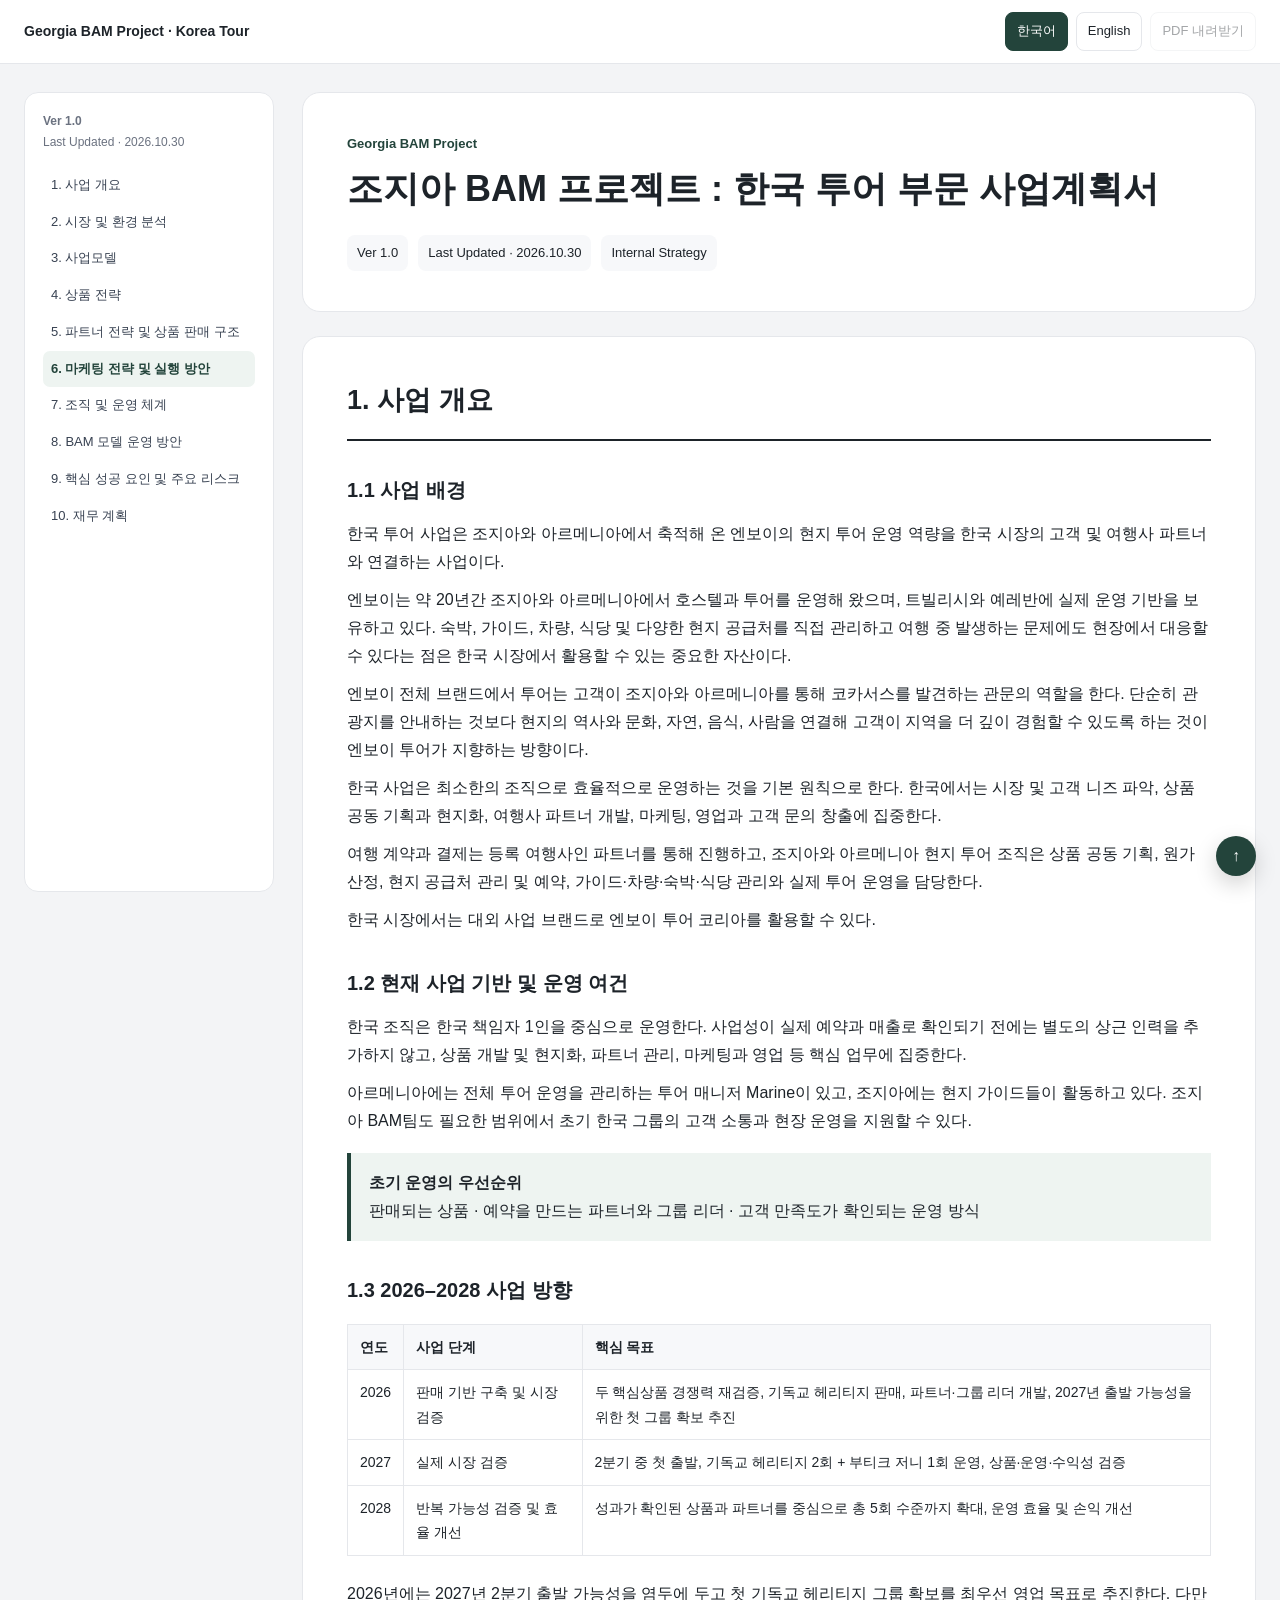
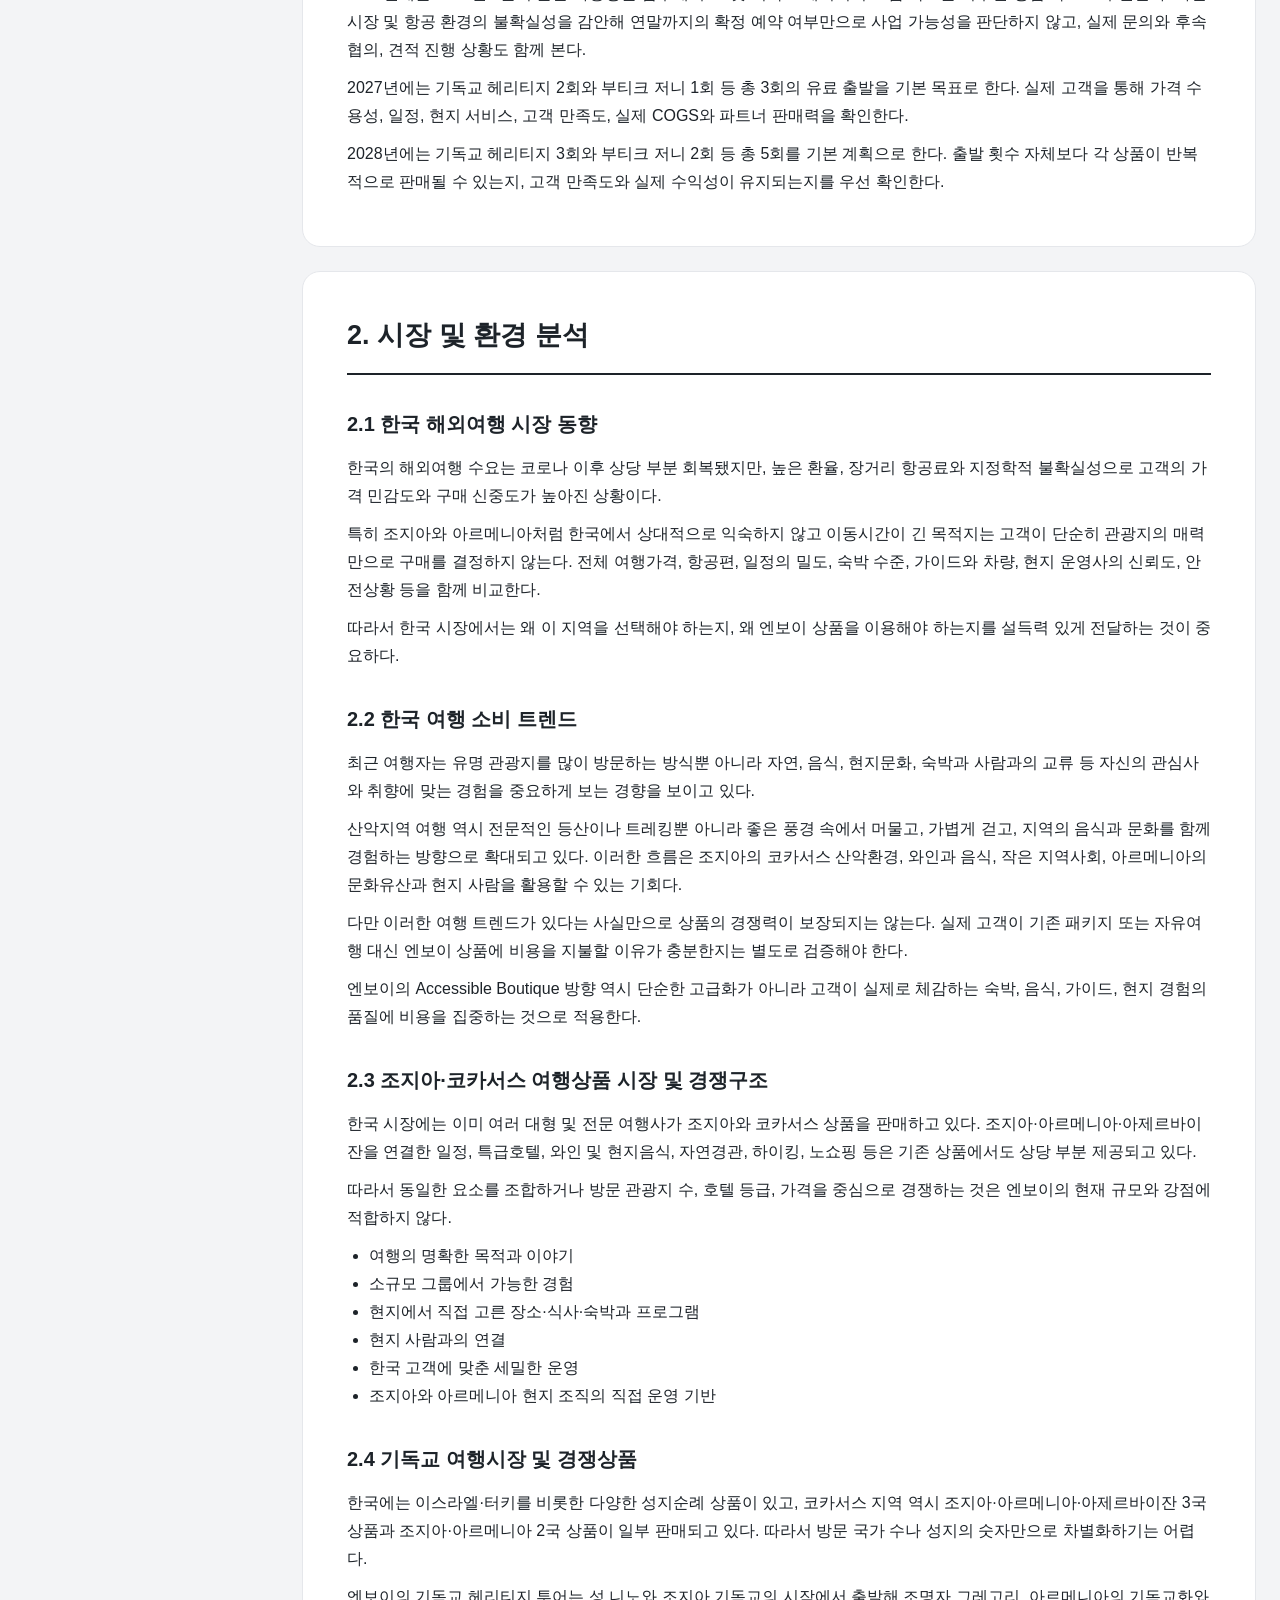
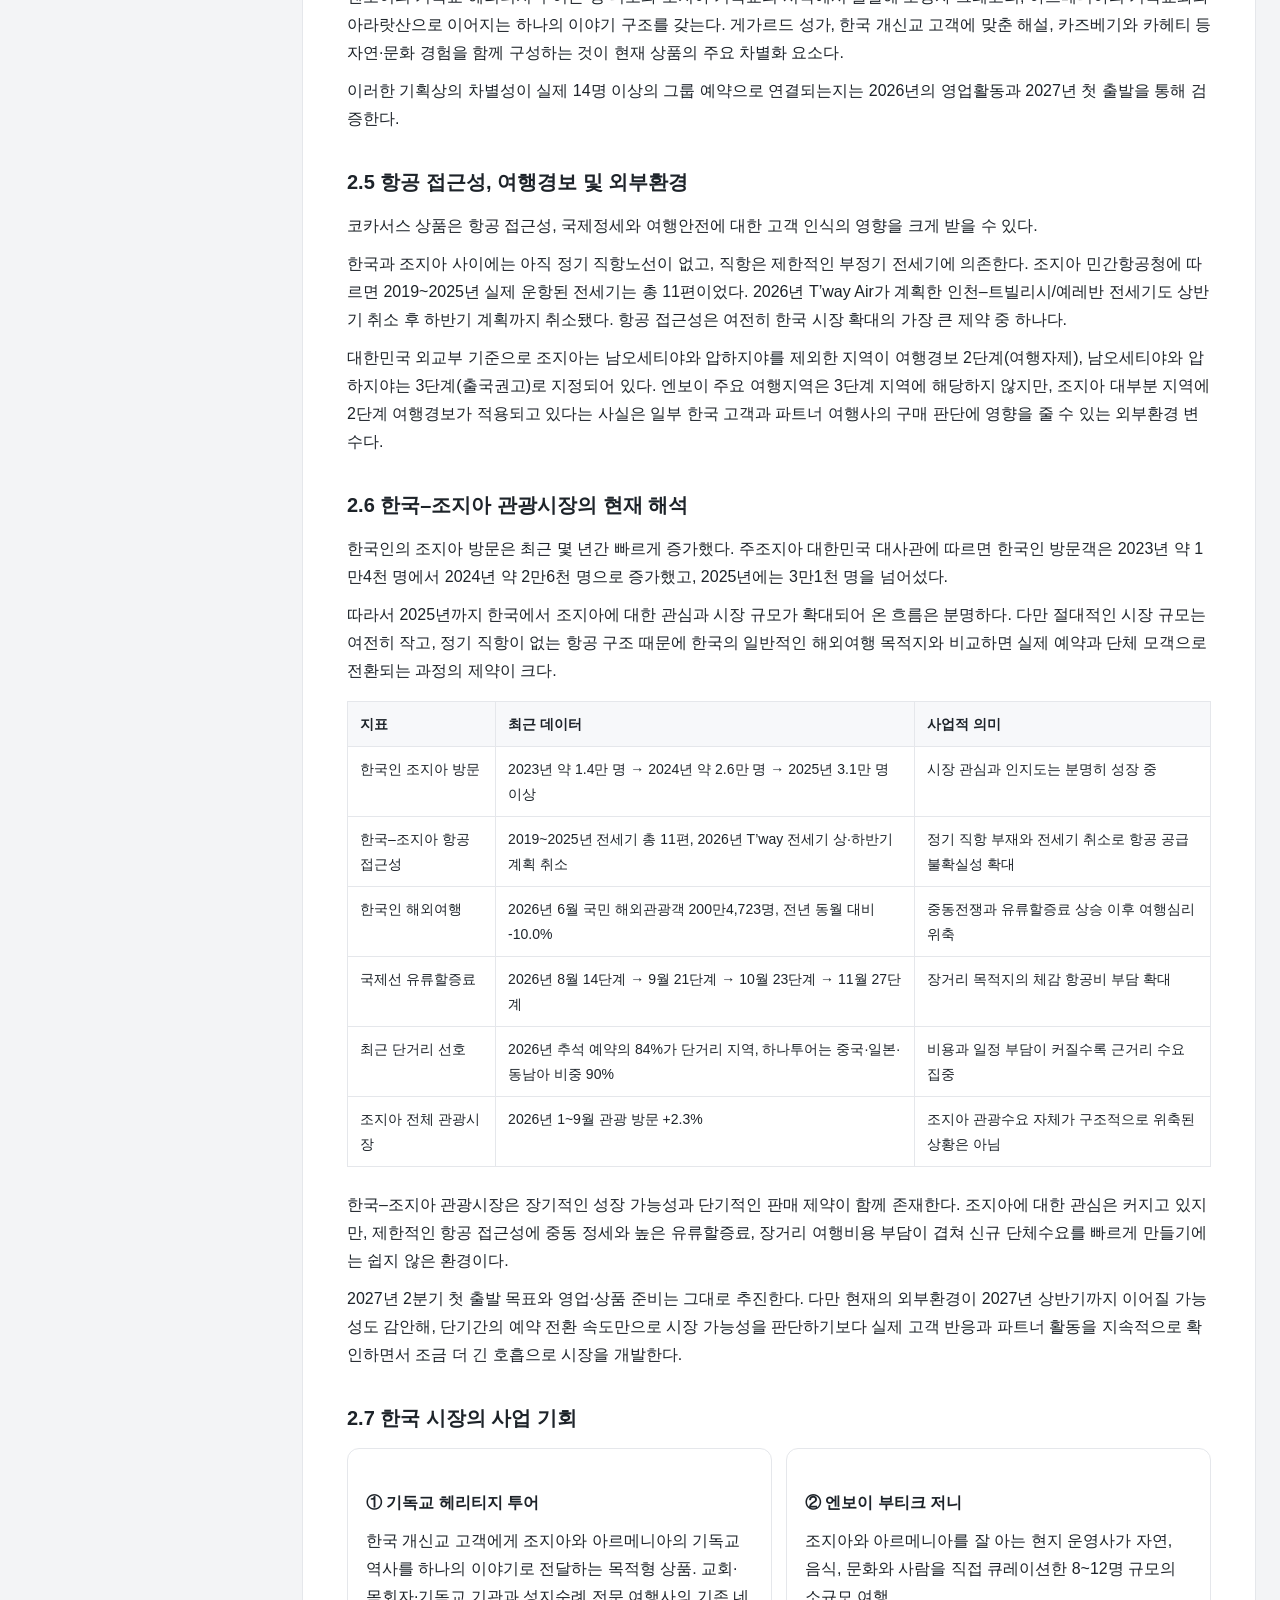
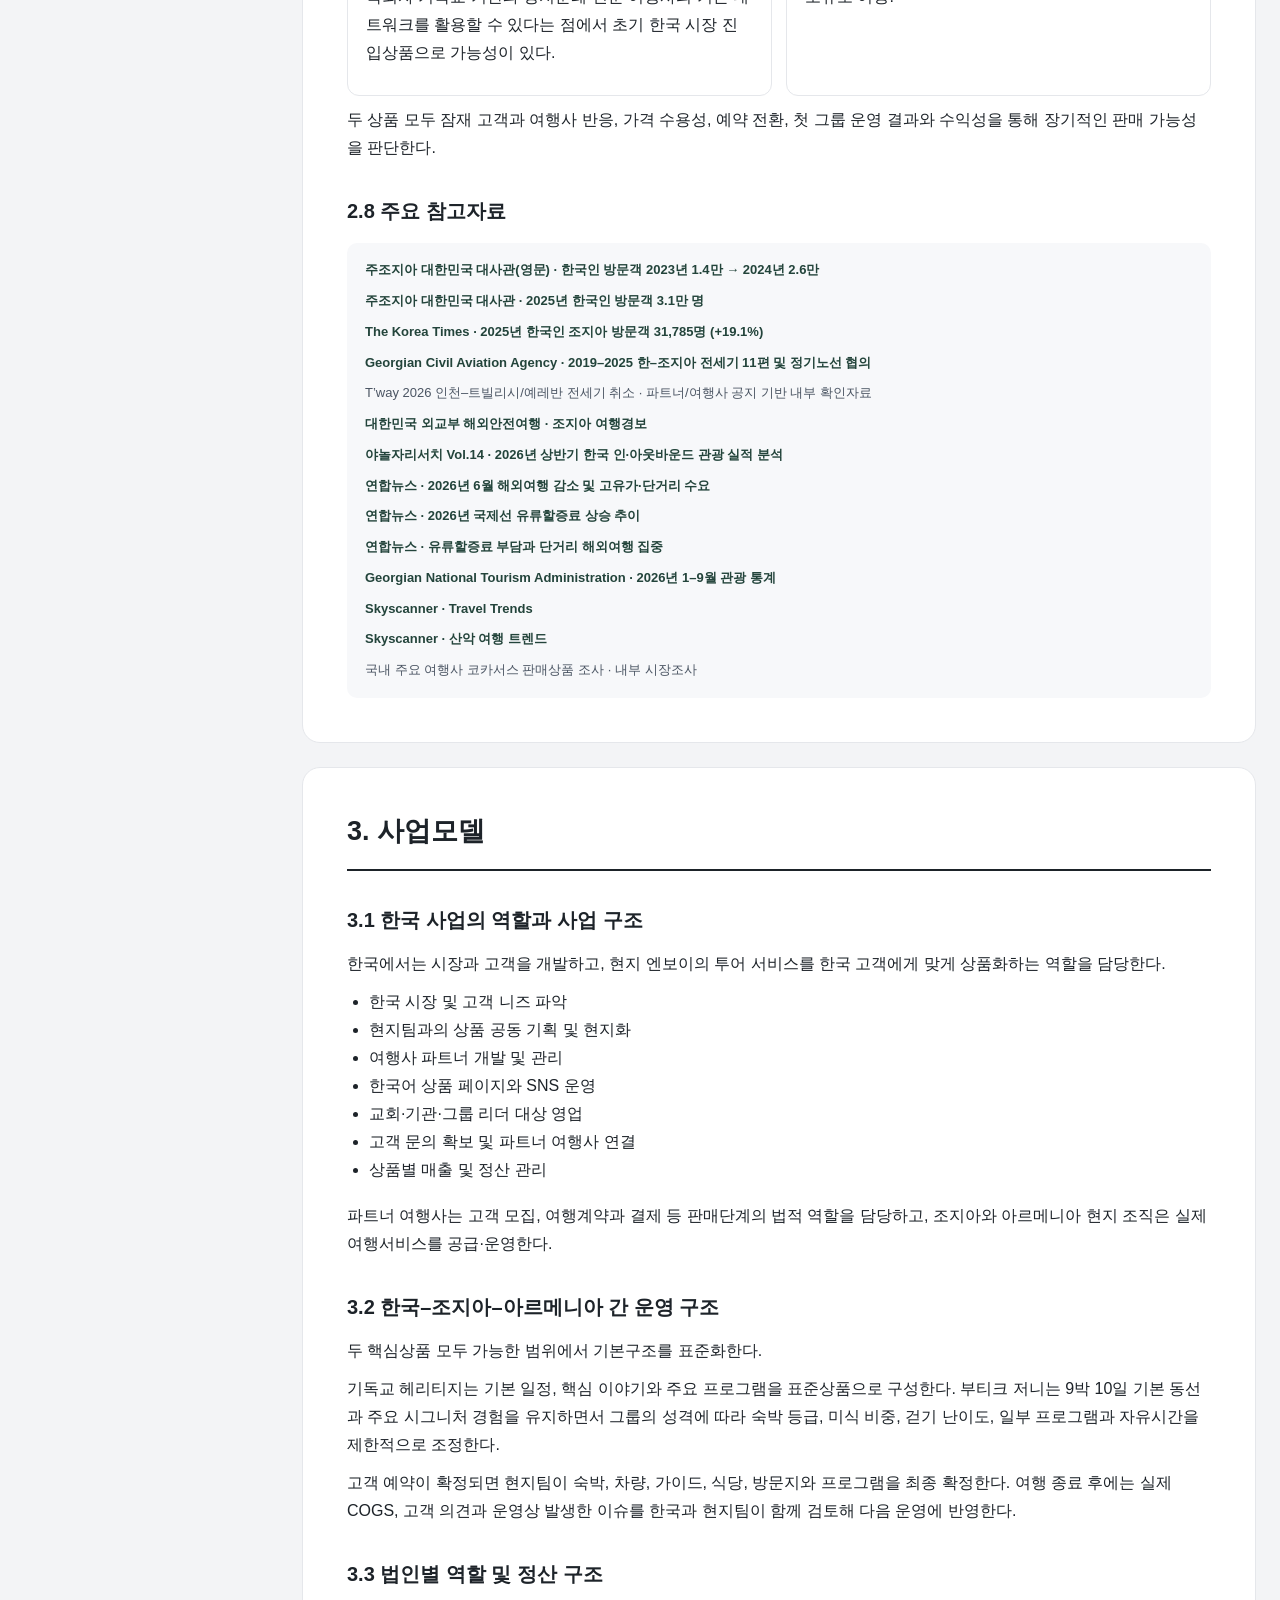
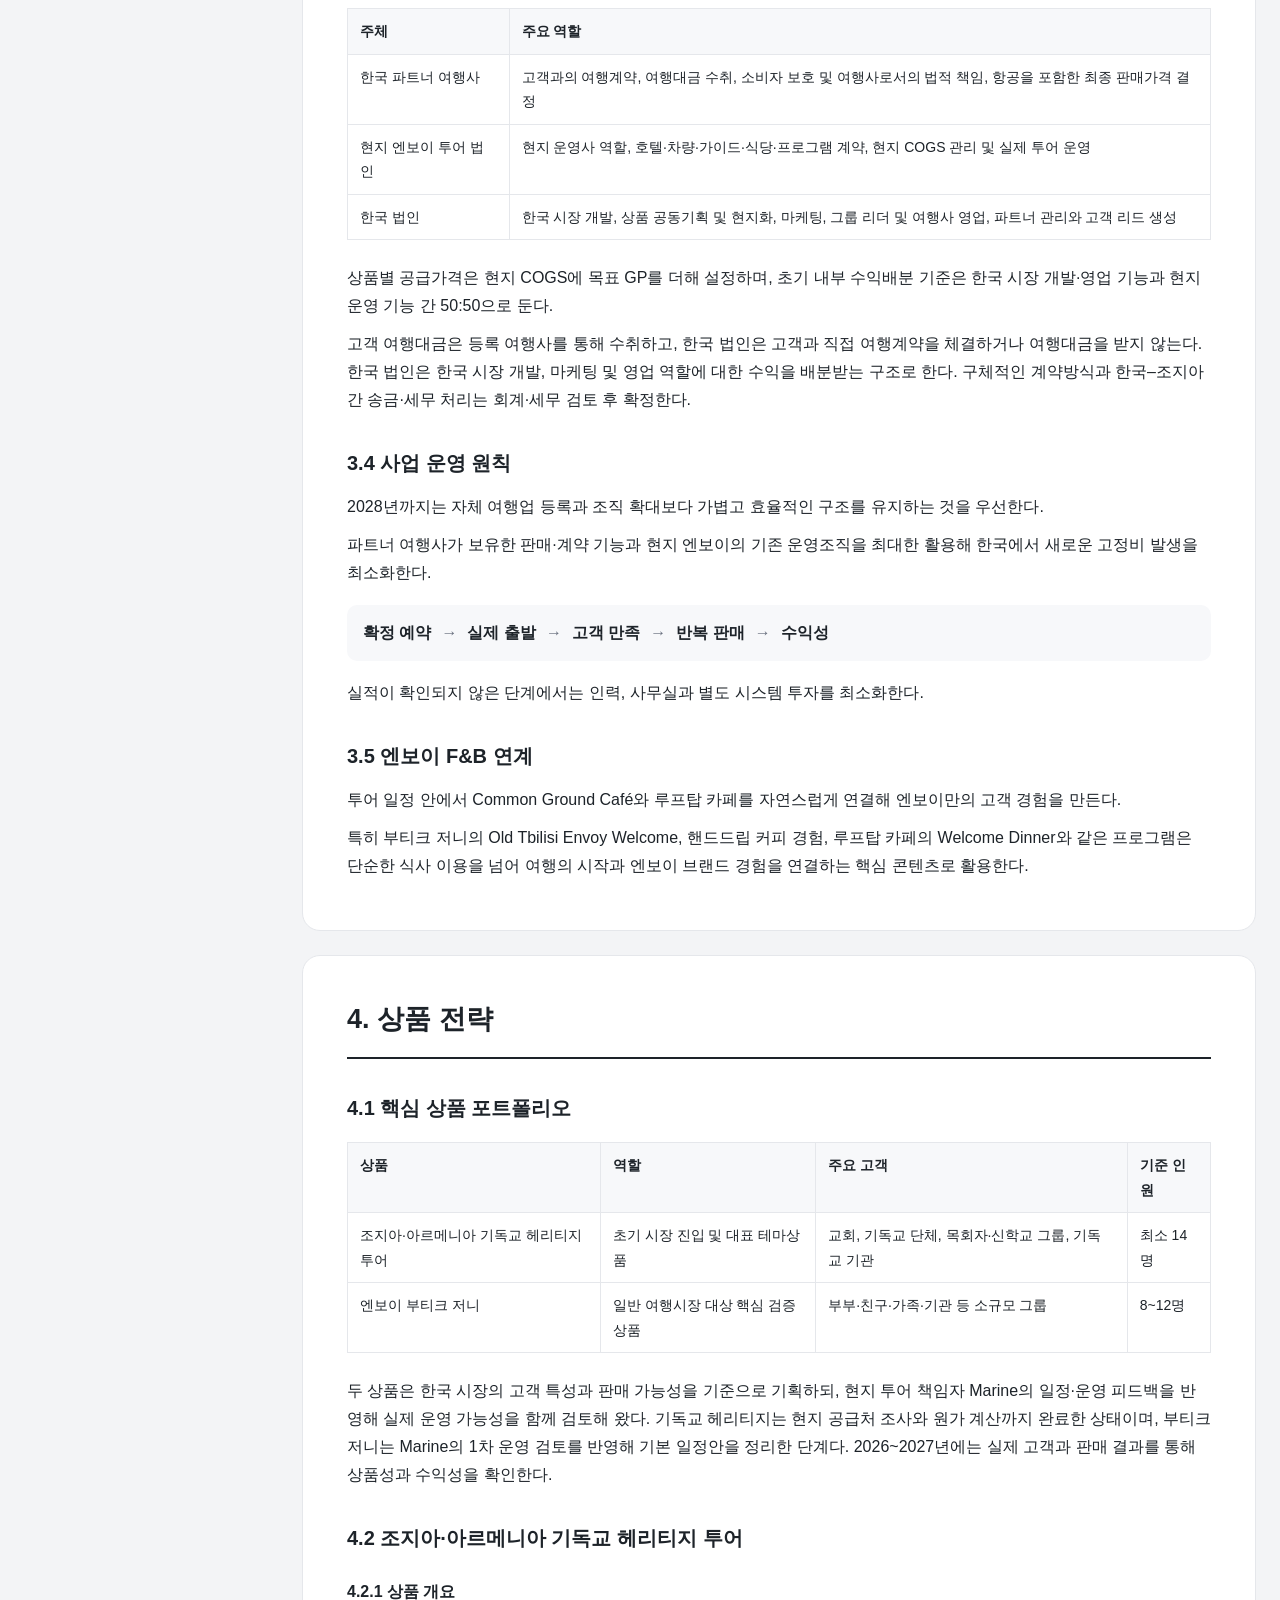
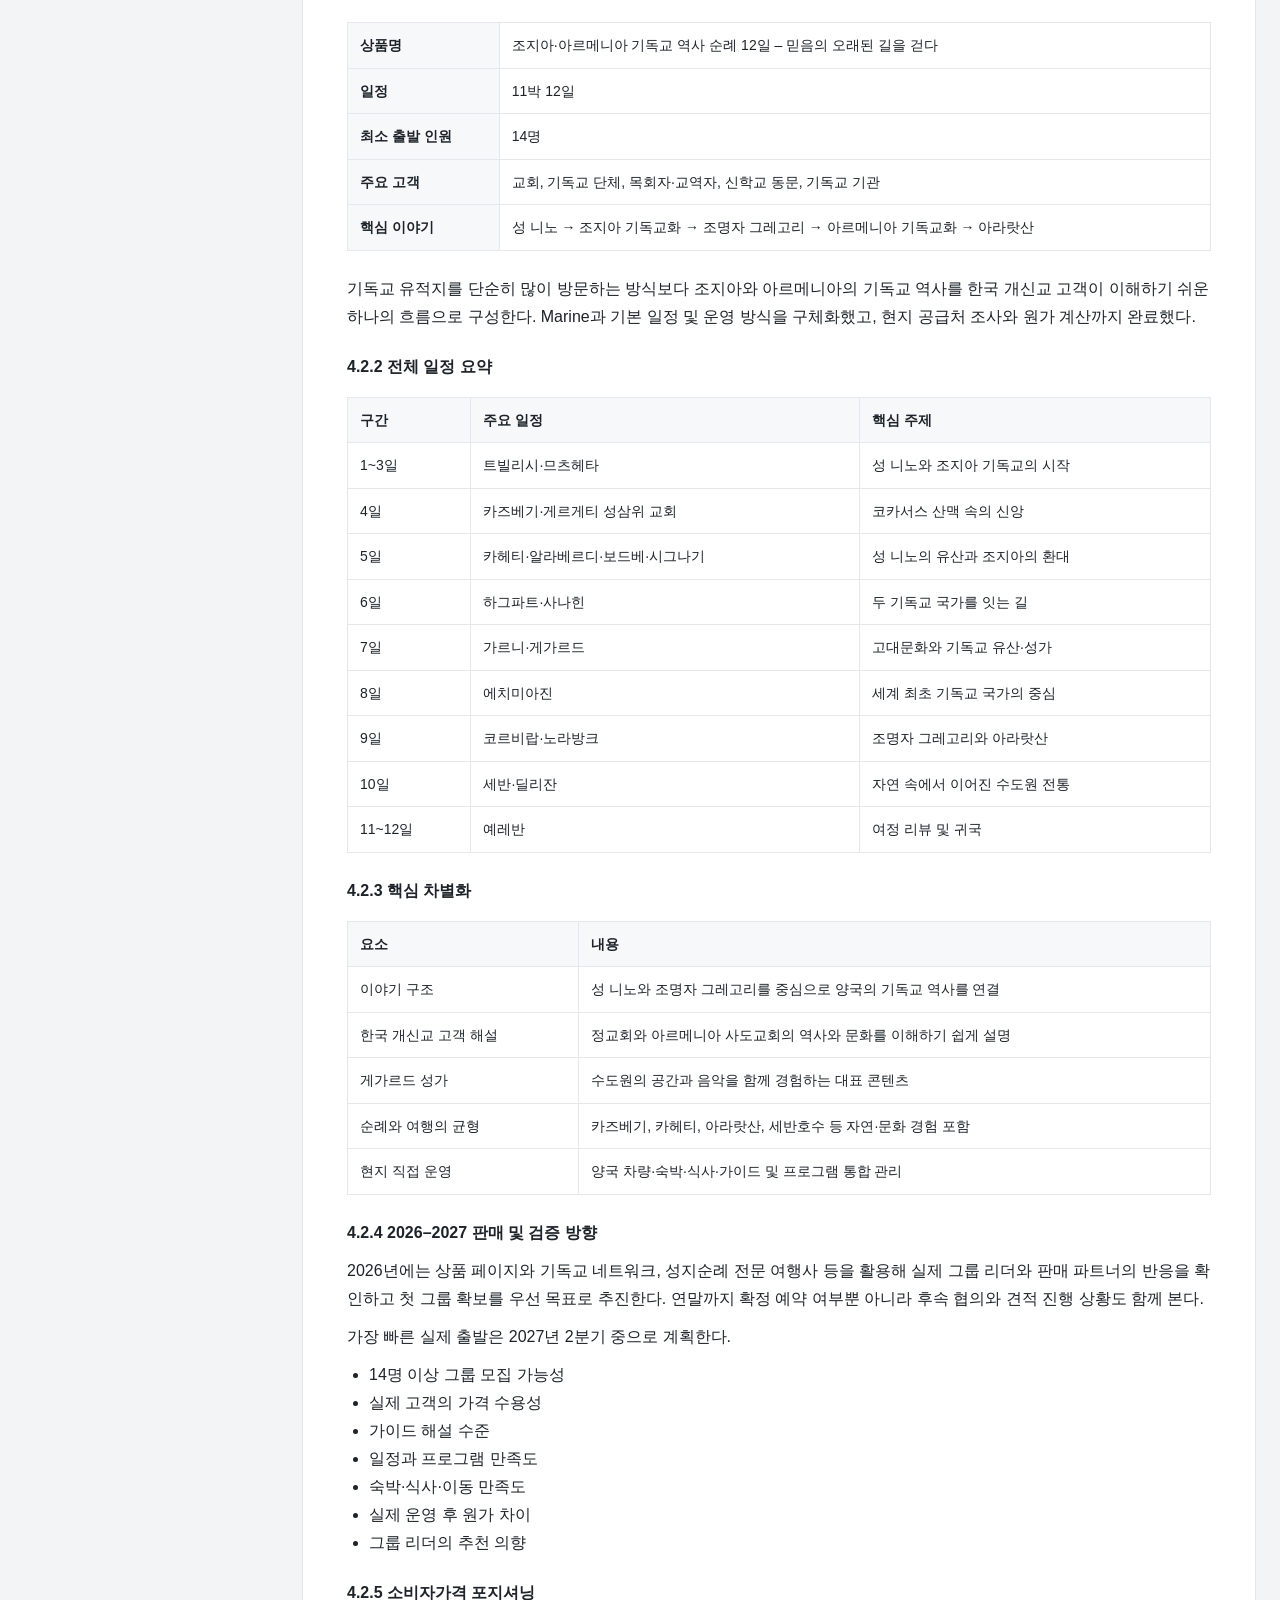
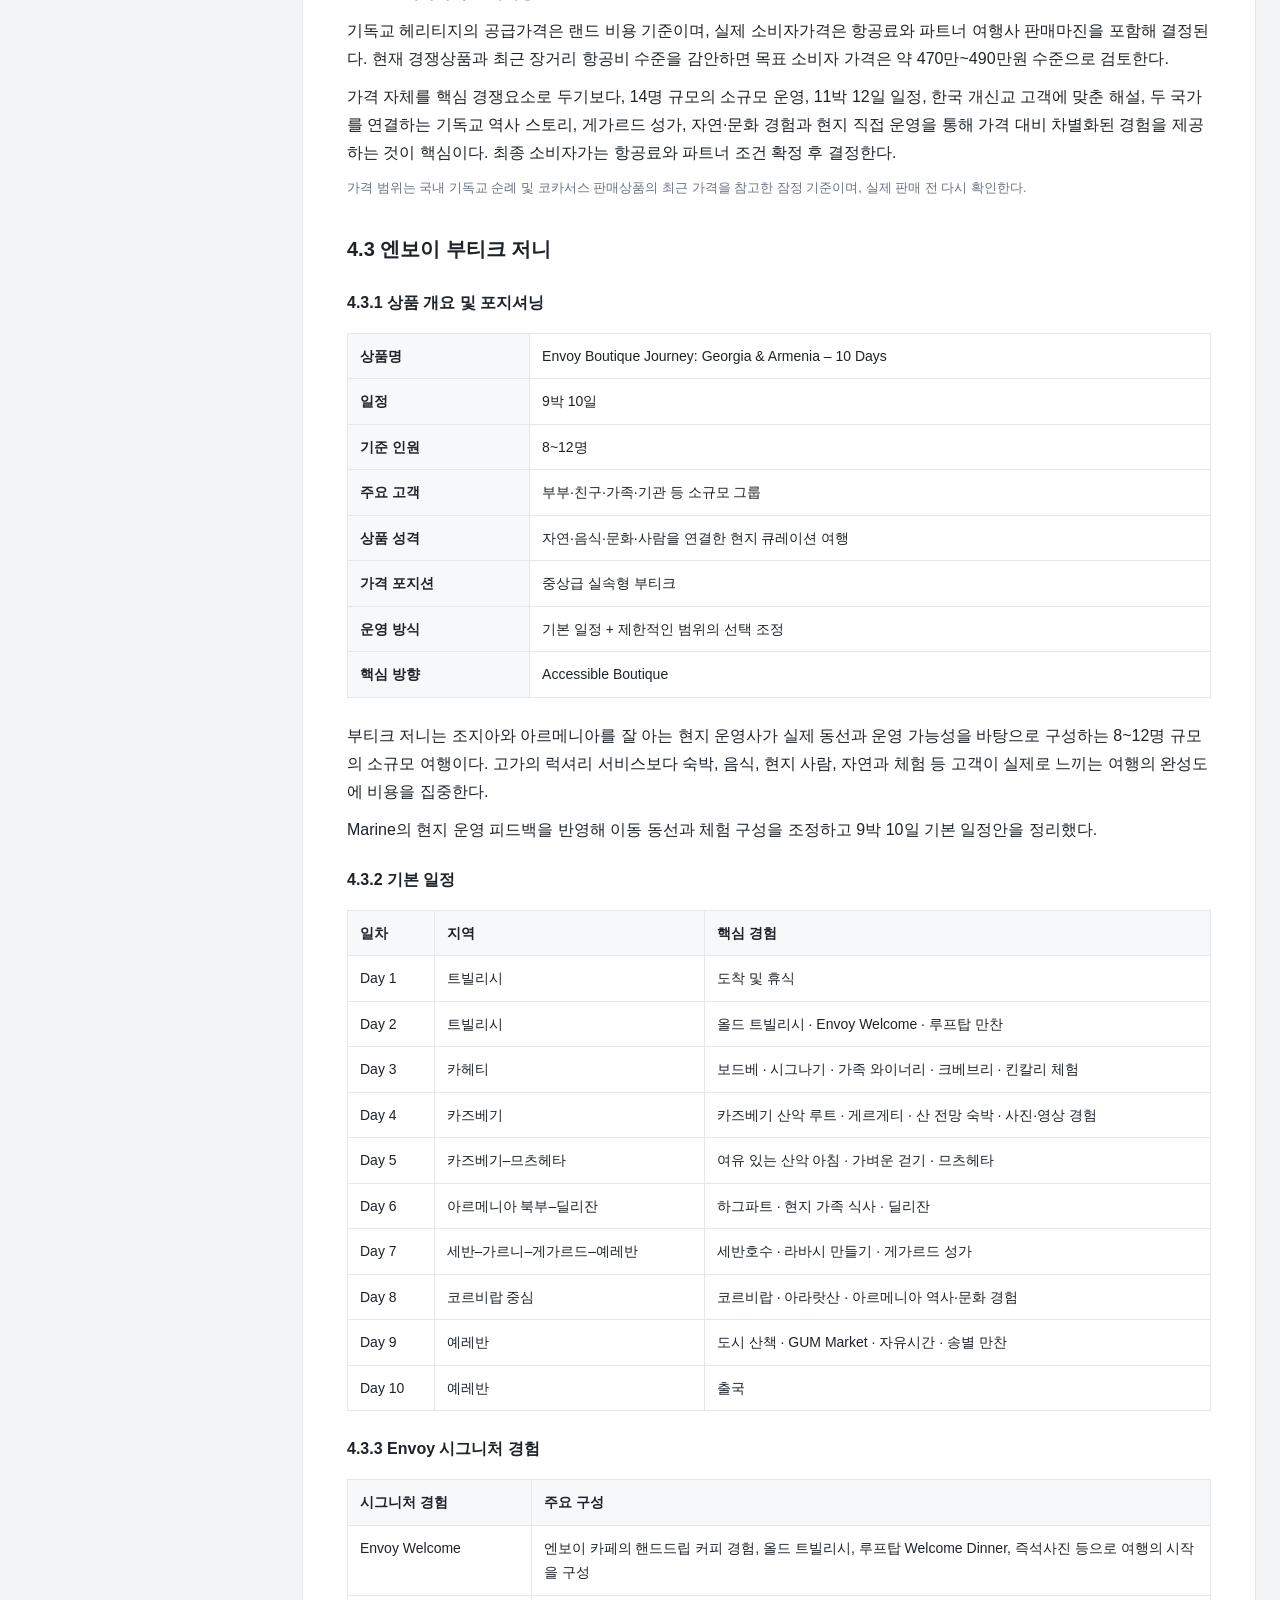
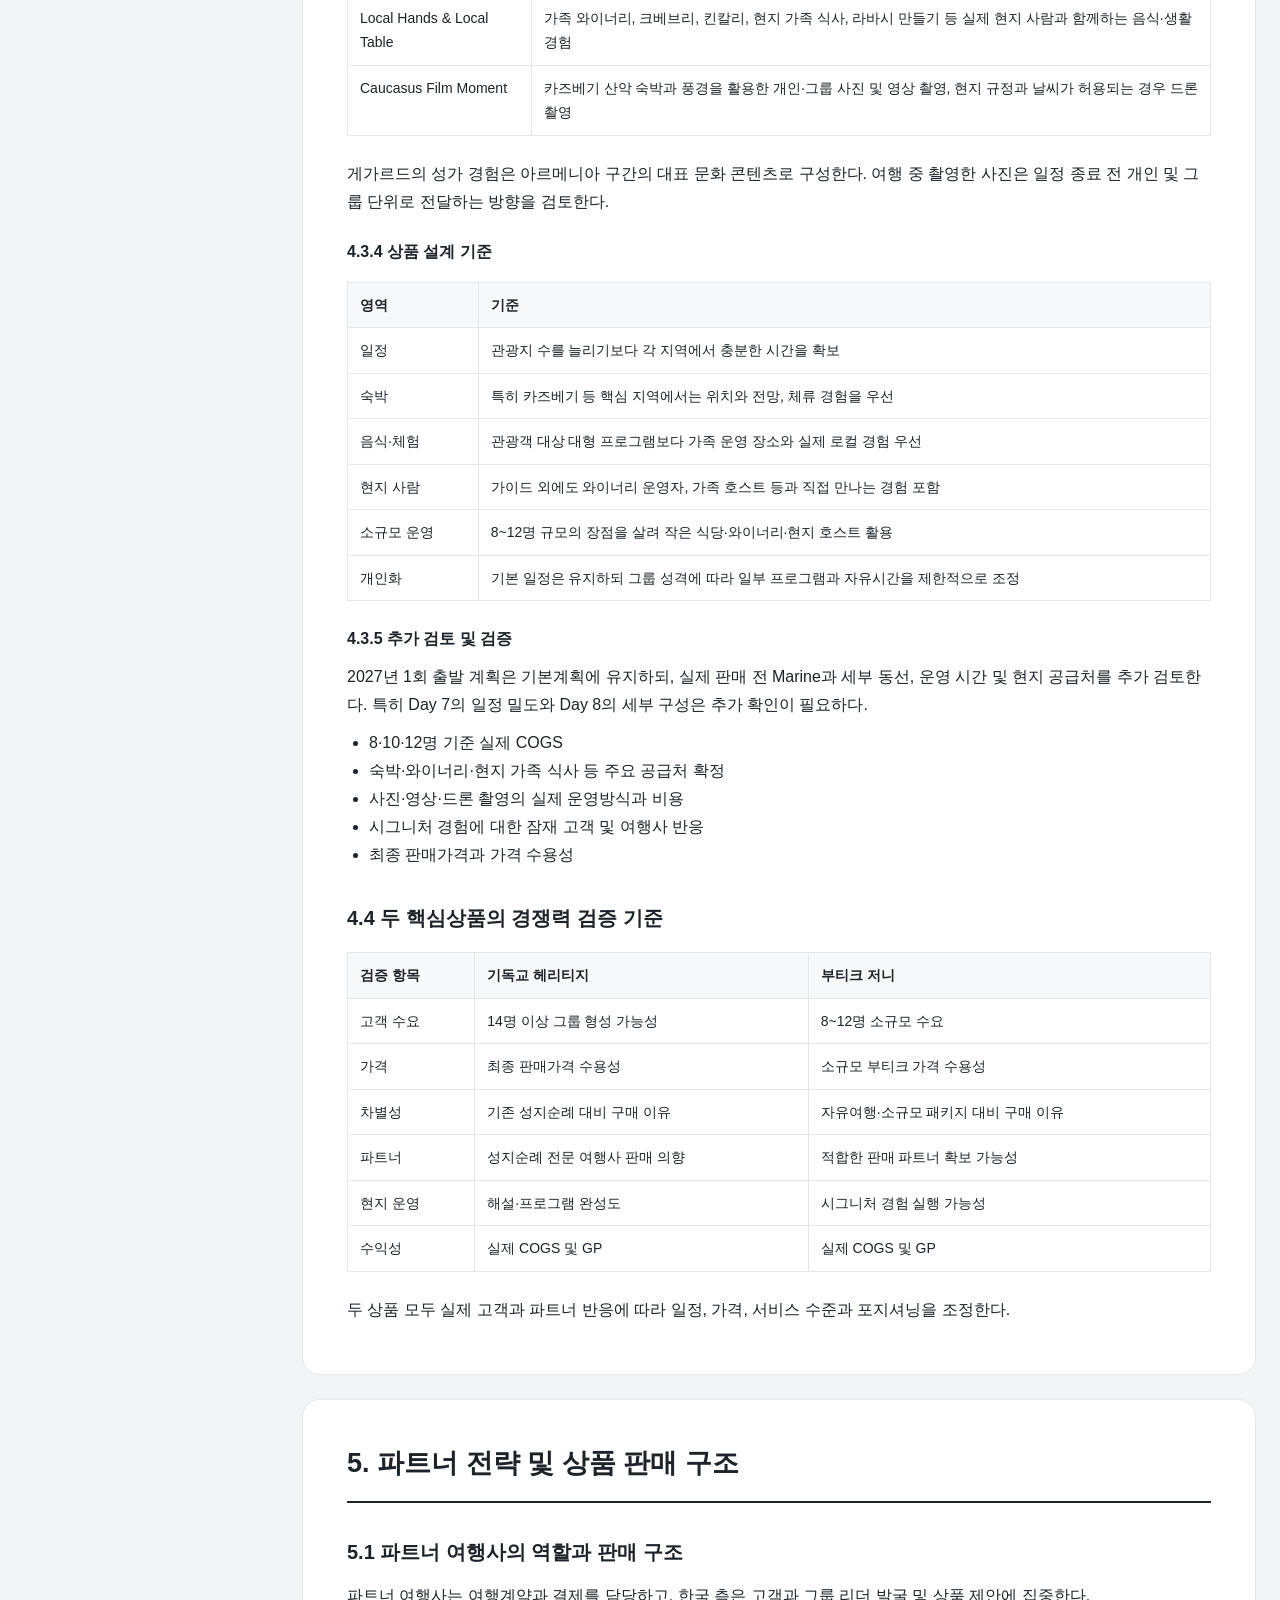
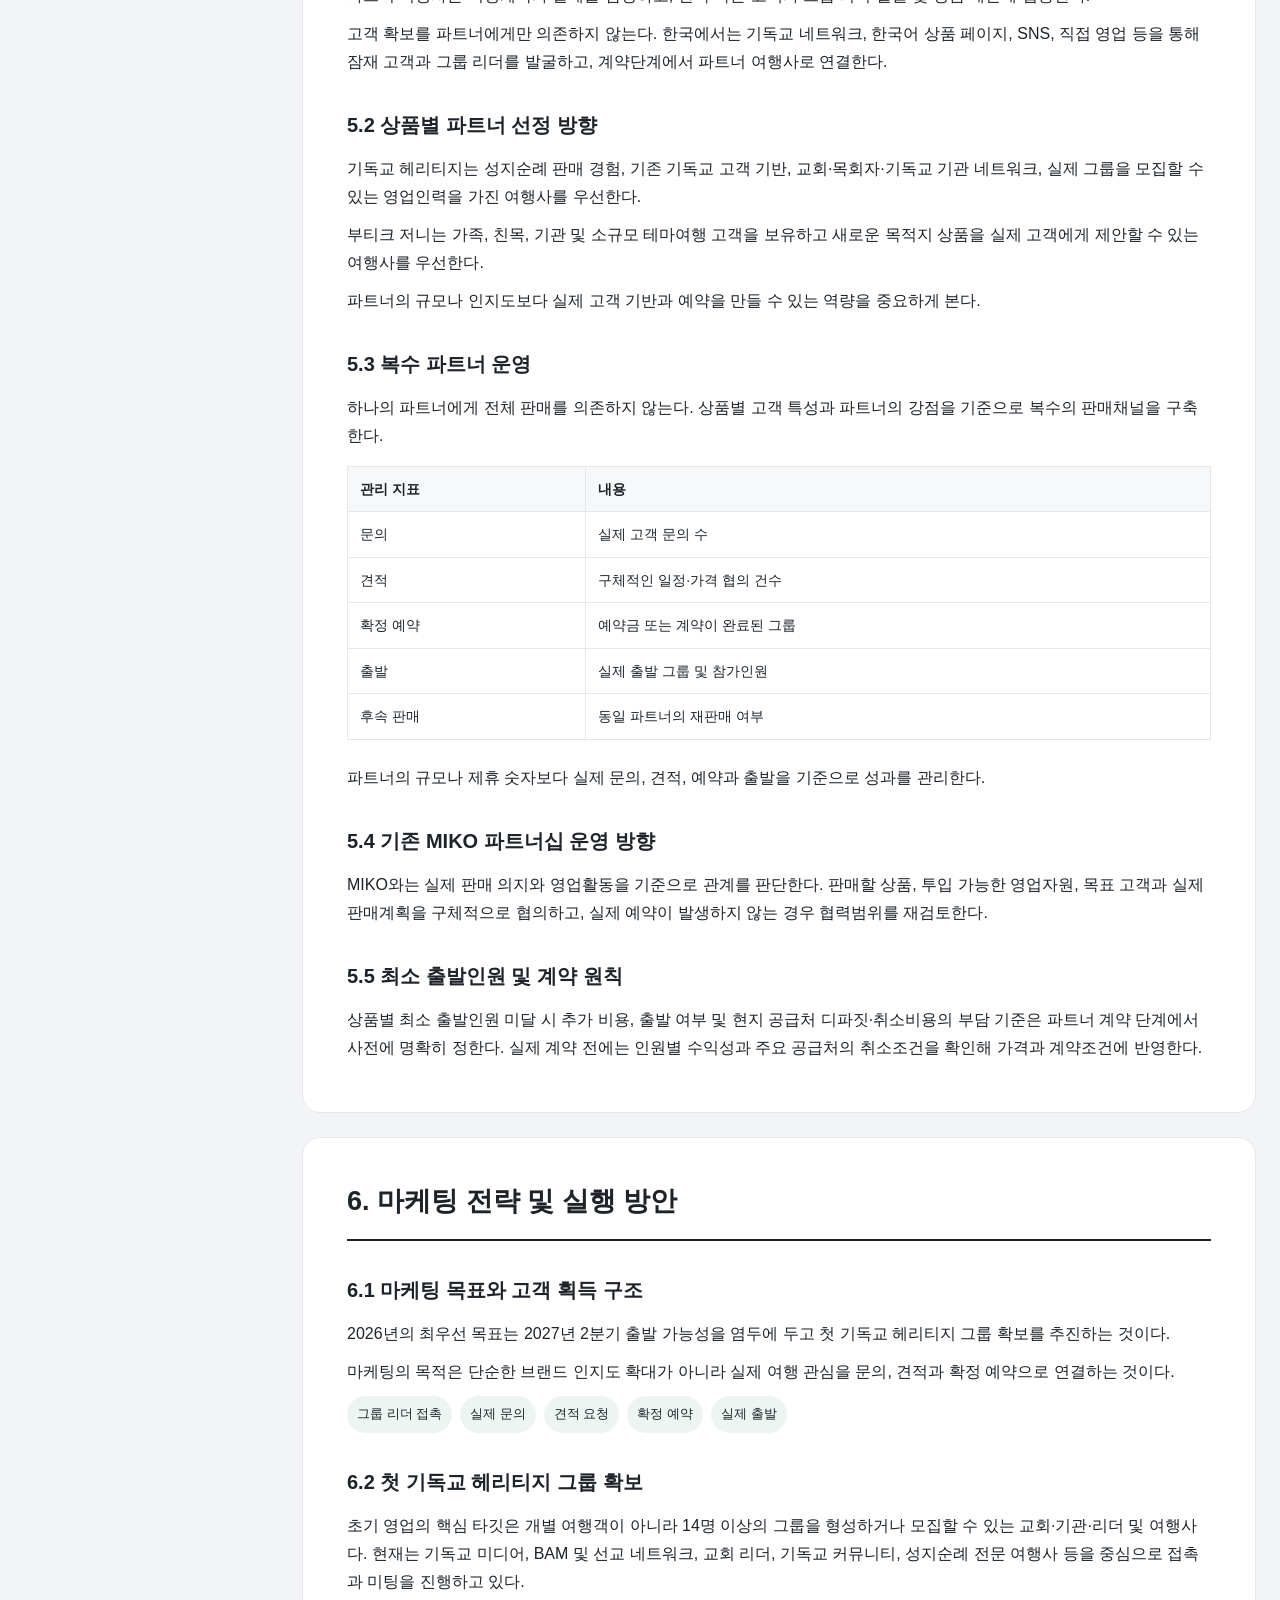
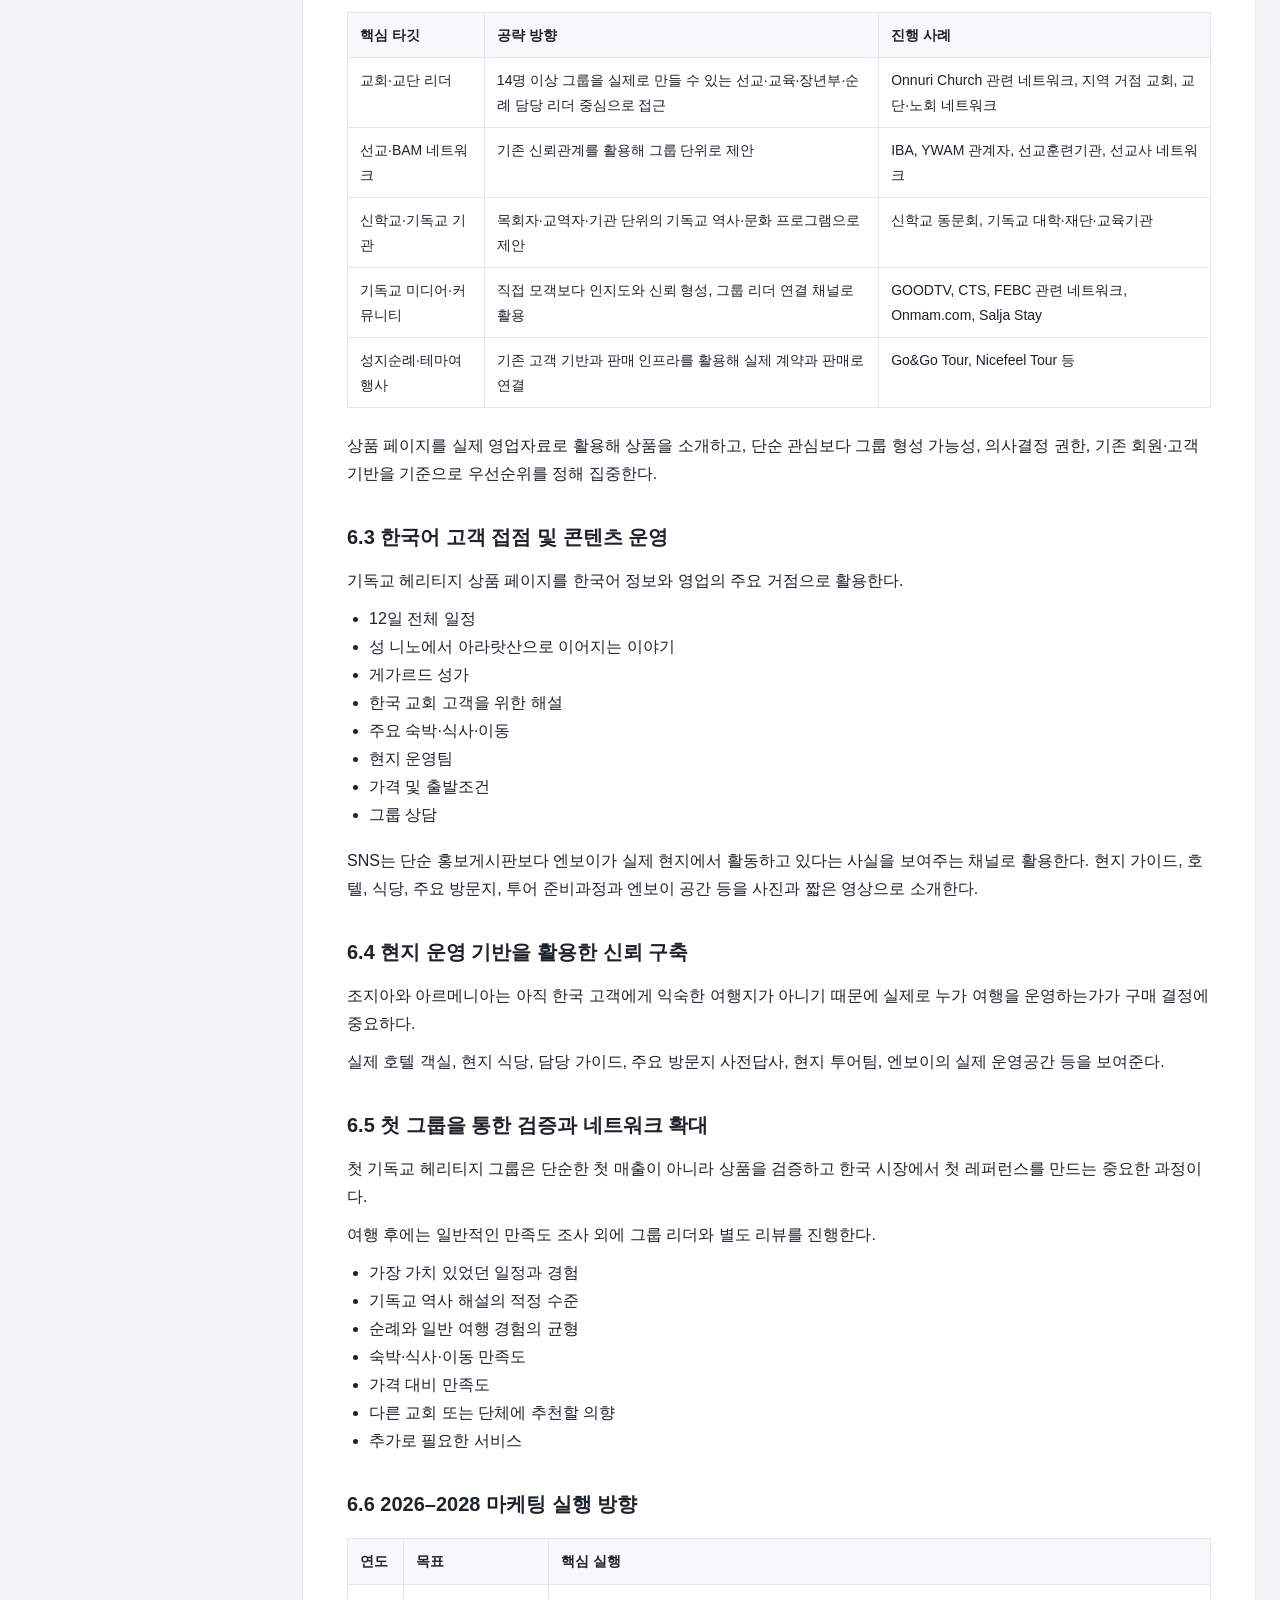
==== commit e0c50978: "Enable English business plan link" ====
--- a/index.html
+++ b/index.html
@@ -1,5 +1,5 @@
 <!doctype html><html lang="ko"><head><meta charset="utf-8"><meta name="viewport" content="width=device-width,initial-scale=1"><title>조지아 BAM 프로젝트 : 한국 투어 부문 사업계획서</title><link rel="stylesheet" href="styles.css"></head><body id="top">
-<header class="topbar"><div class="topbar-inner"><div class="brand">Georgia BAM Project · Korea Tour</div><div class="actions"><details class="mobile-toc"><summary class="btn">목차</summary><nav><a href="#sec1">1. 사업 개요</a><a href="#sec2">2. 시장 및 환경 분석</a><a href="#sec3">3. 사업모델</a><a href="#sec4">4. 상품 전략</a><a href="#sec5">5. 파트너 전략 및 상품 판매 구조</a><a href="#sec6">6. 마케팅 전략 및 실행 방안</a><a href="#sec7">7. 조직 및 운영 체계</a><a href="#sec8">8. BAM 모델 운영 방안</a><a href="#sec9">9. 핵심 성공 요인 및 주요 리스크</a><a href="#sec10">10. 재무 계획</a></nav></details><a class="btn active" href="index.html">한국어</a><a class="btn disabled" href="#">English</a><a class="btn disabled" href="#">PDF 내려받기</a></div></div></header>
+<header class="topbar"><div class="topbar-inner"><div class="brand">Georgia BAM Project · Korea Tour</div><div class="actions"><details class="mobile-toc"><summary class="btn">목차</summary><nav><a href="#sec1">1. 사업 개요</a><a href="#sec2">2. 시장 및 환경 분석</a><a href="#sec3">3. 사업모델</a><a href="#sec4">4. 상품 전략</a><a href="#sec5">5. 파트너 전략 및 상품 판매 구조</a><a href="#sec6">6. 마케팅 전략 및 실행 방안</a><a href="#sec7">7. 조직 및 운영 체계</a><a href="#sec8">8. BAM 모델 운영 방안</a><a href="#sec9">9. 핵심 성공 요인 및 주요 리스크</a><a href="#sec10">10. 재무 계획</a></nav></details><a class="btn active" href="index.html">한국어</a><a class="btn" href="en.html">English</a><a class="btn disabled" href="#">PDF 내려받기</a></div></div></header>
 <div class="layout"><aside class="sidebar"><div class="meta"><strong>Ver 1.0</strong><br>Last Updated · 2026.10.30</div><nav>
 <a href="#sec1">1. 사업 개요</a><a href="#sec2">2. 시장 및 환경 분석</a><a href="#sec3">3. 사업모델</a><a href="#sec4">4. 상품 전략</a><a href="#sec5">5. 파트너 전략 및 상품 판매 구조</a><a href="#sec6">6. 마케팅 전략 및 실행 방안</a><a href="#sec7">7. 조직 및 운영 체계</a><a href="#sec8">8. BAM 모델 운영 방안</a><a href="#sec9">9. 핵심 성공 요인 및 주요 리스크</a><a href="#sec10">10. 재무 계획</a>
 </nav></aside><main>
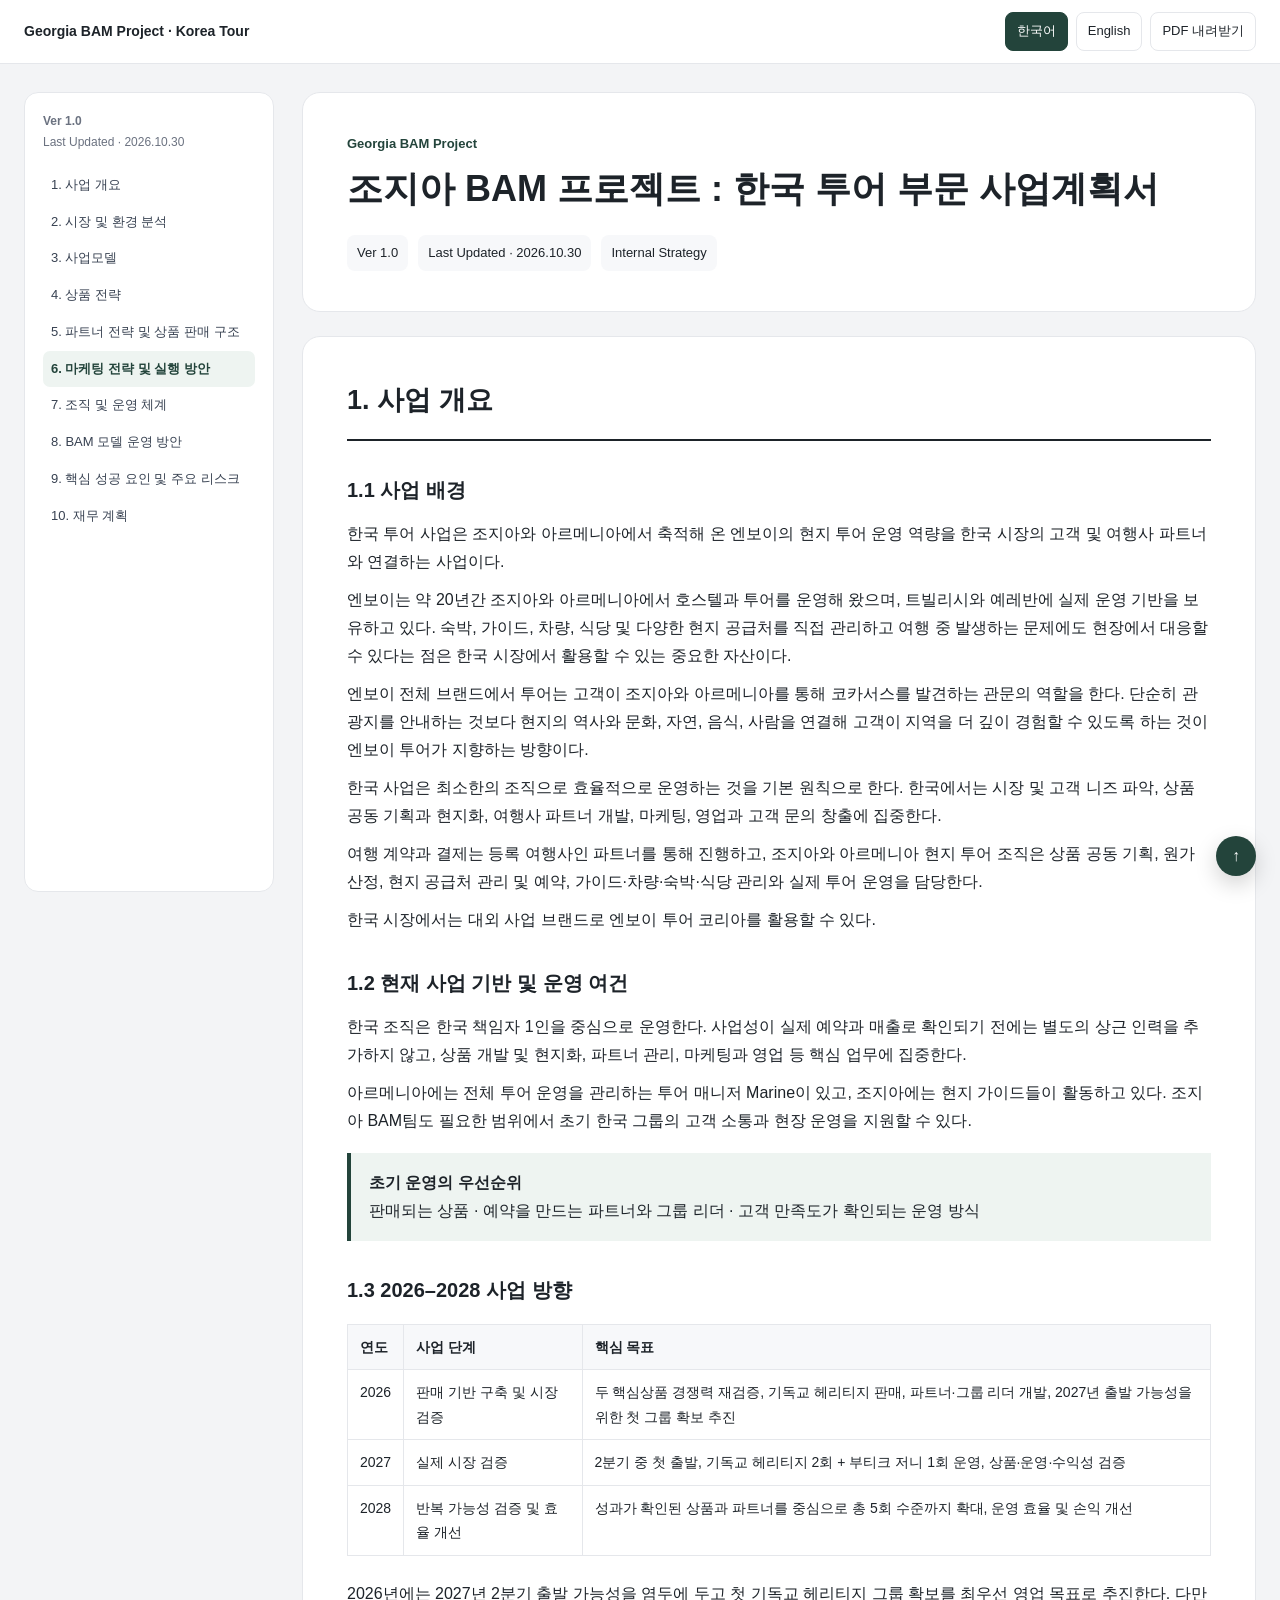
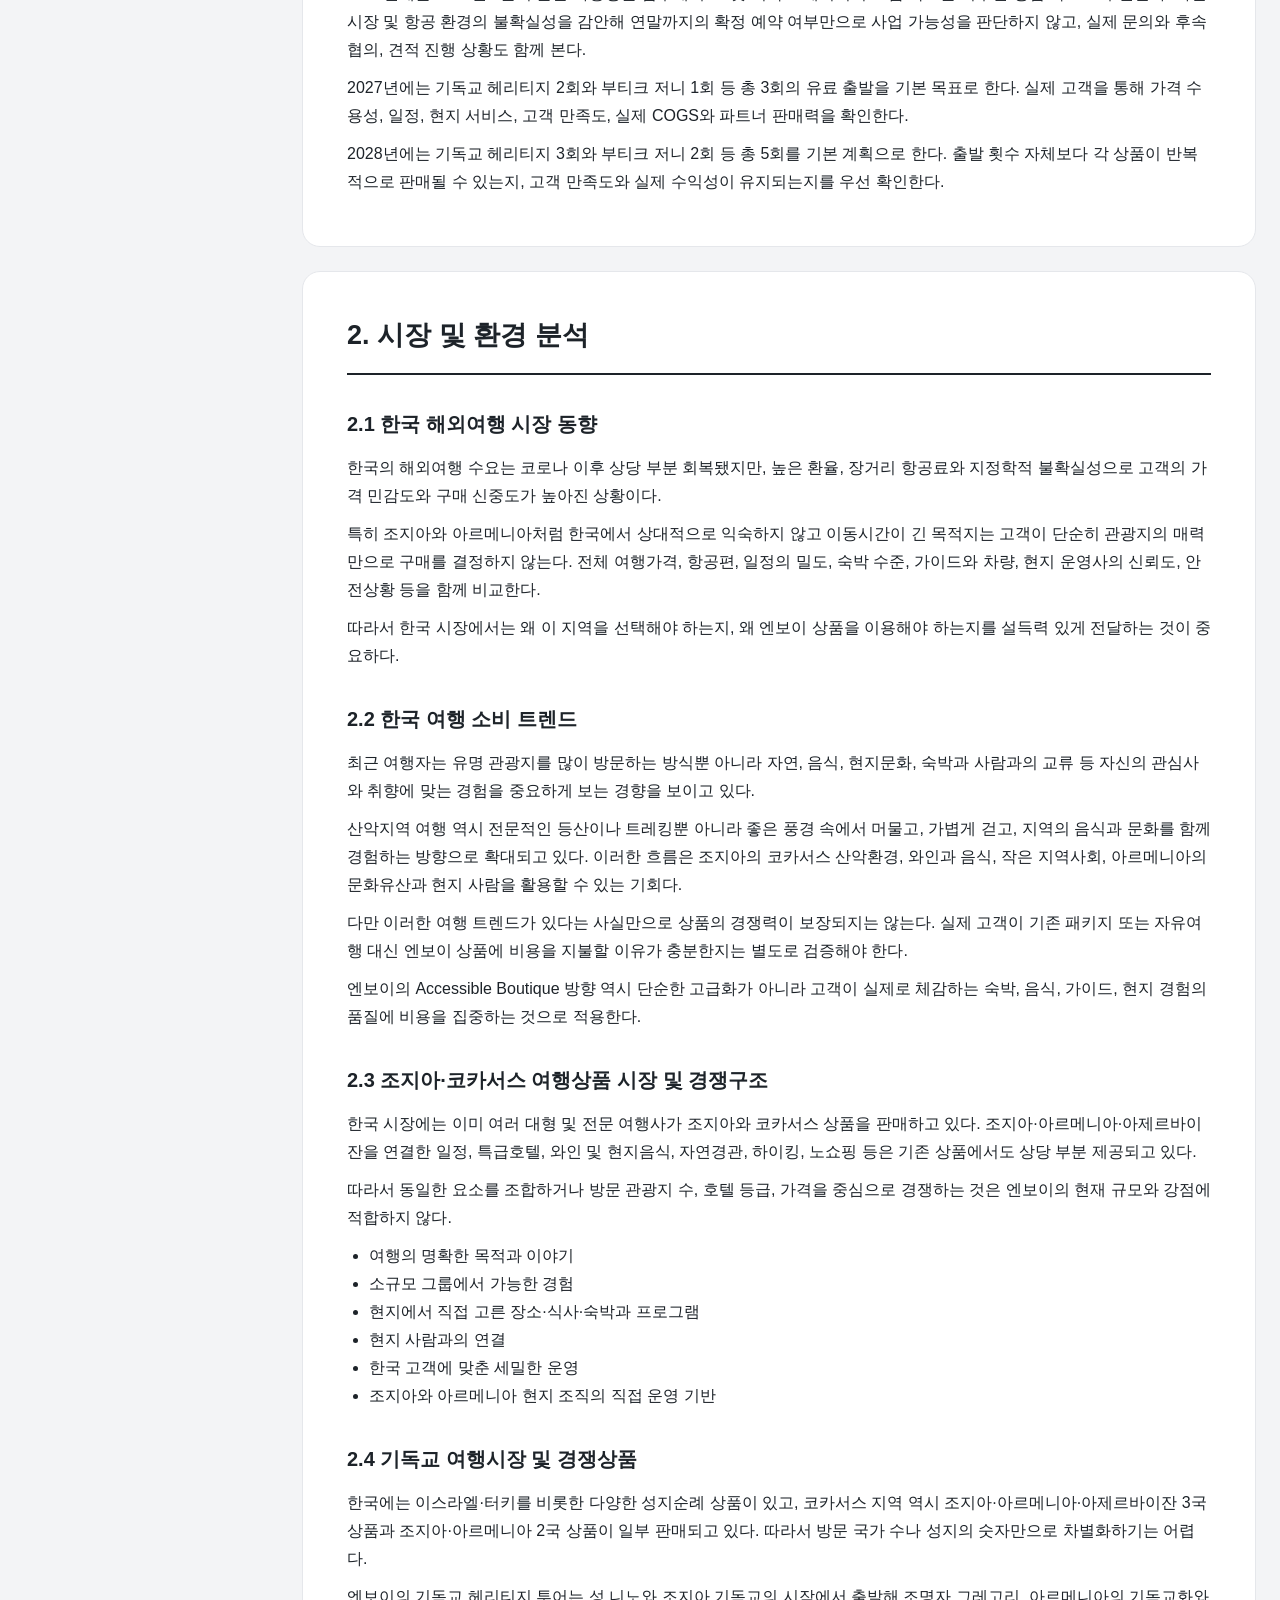
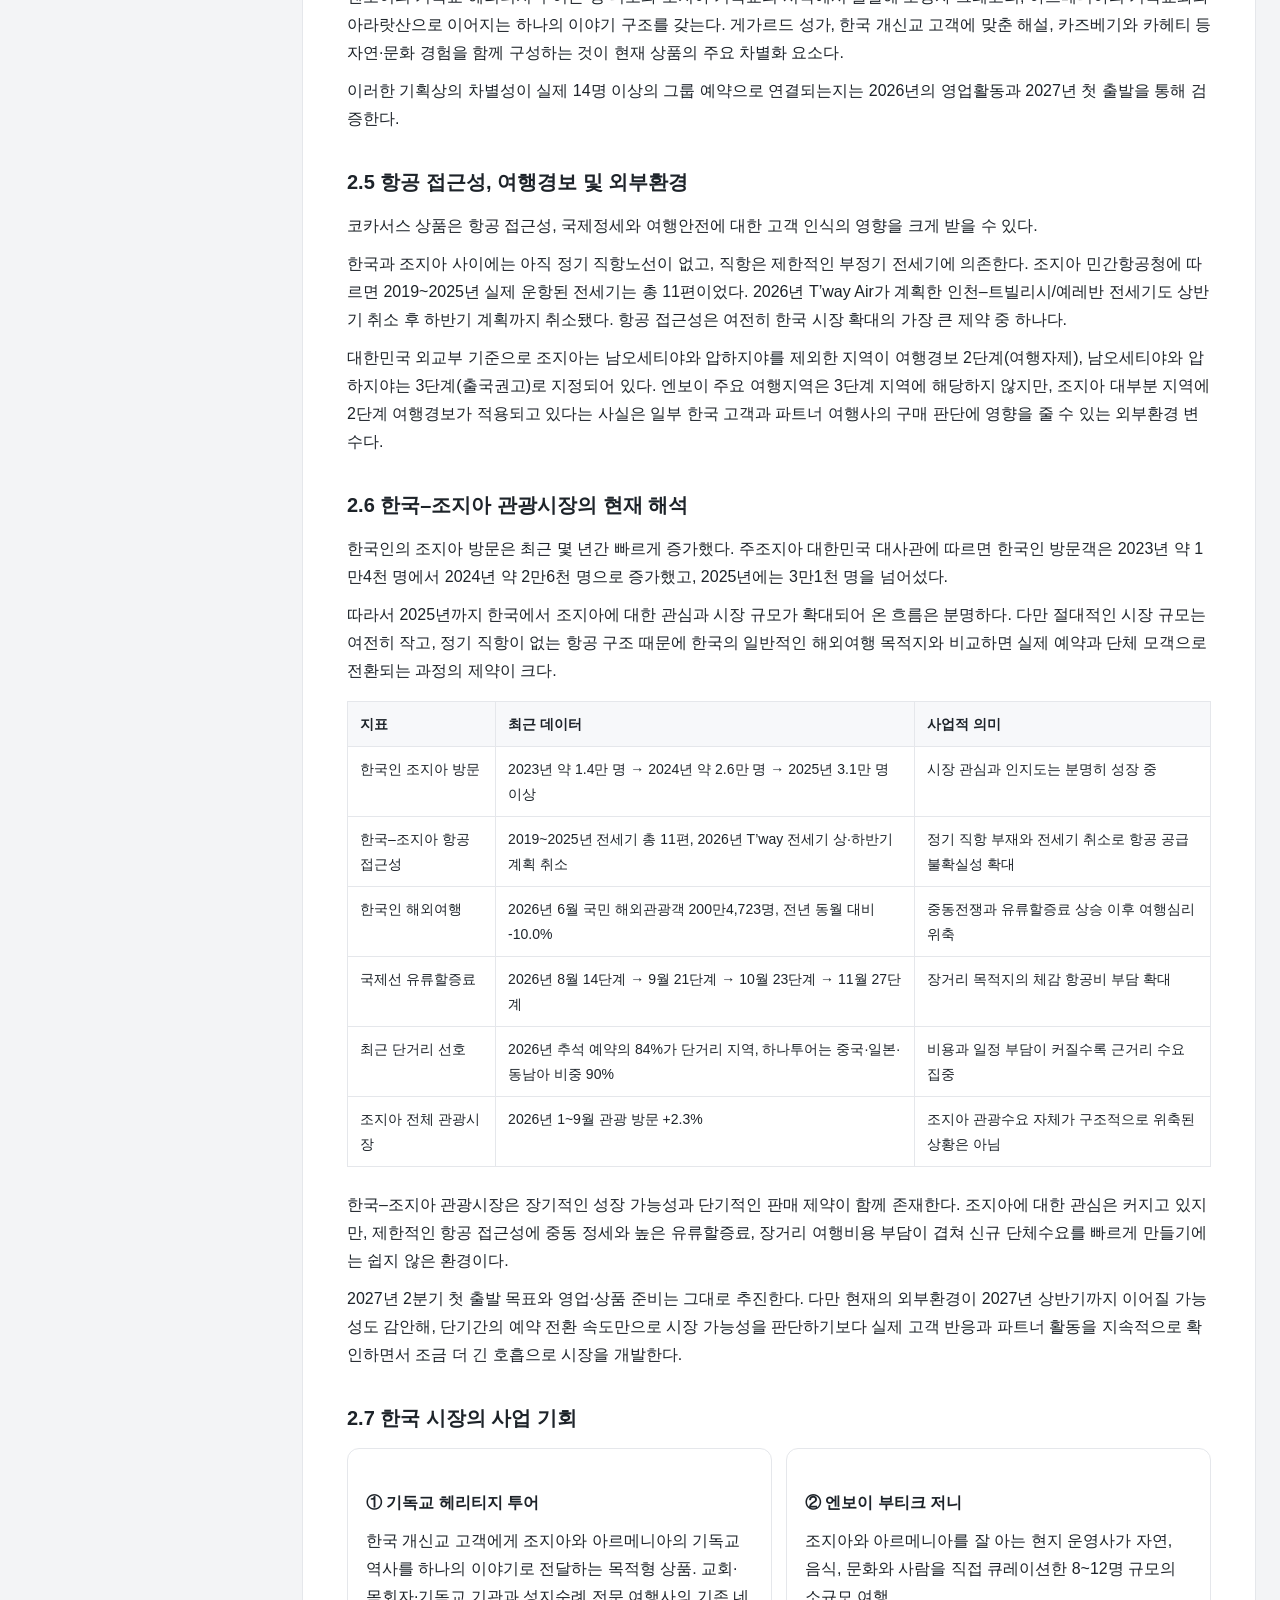
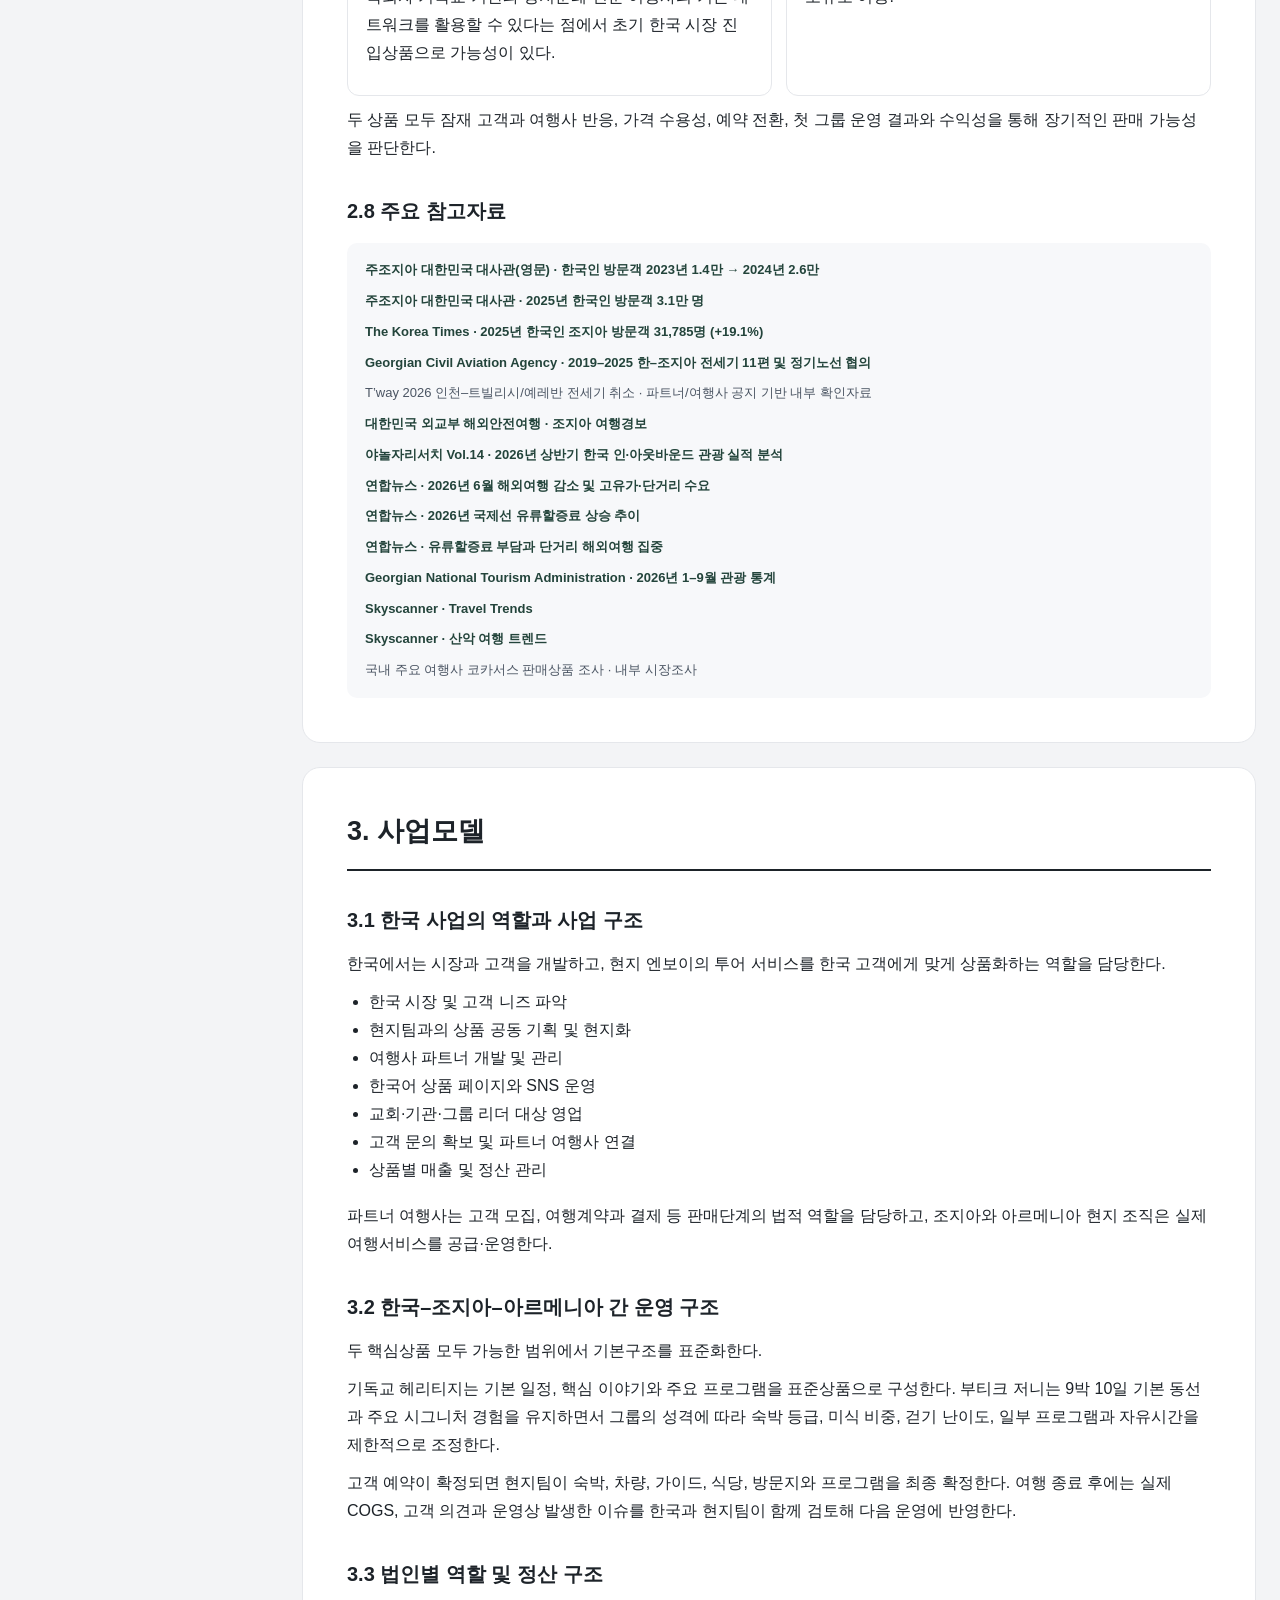
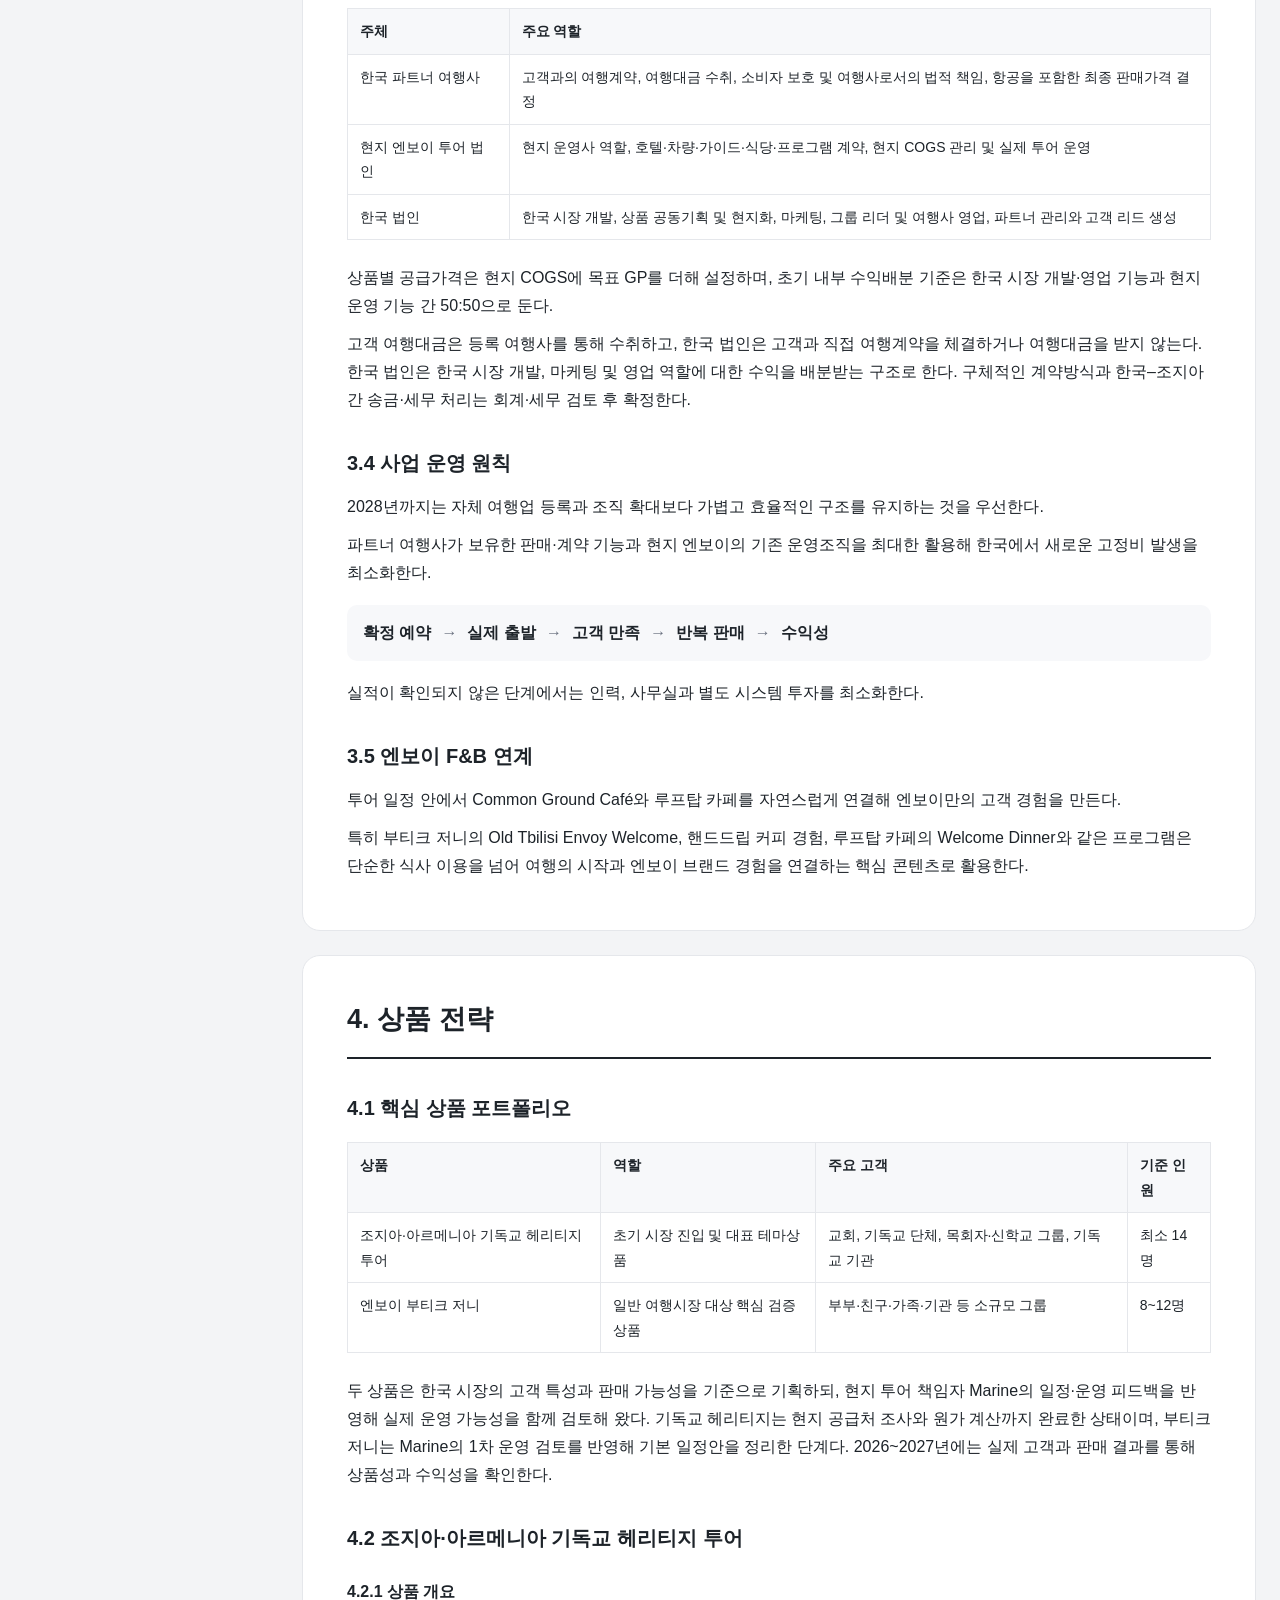
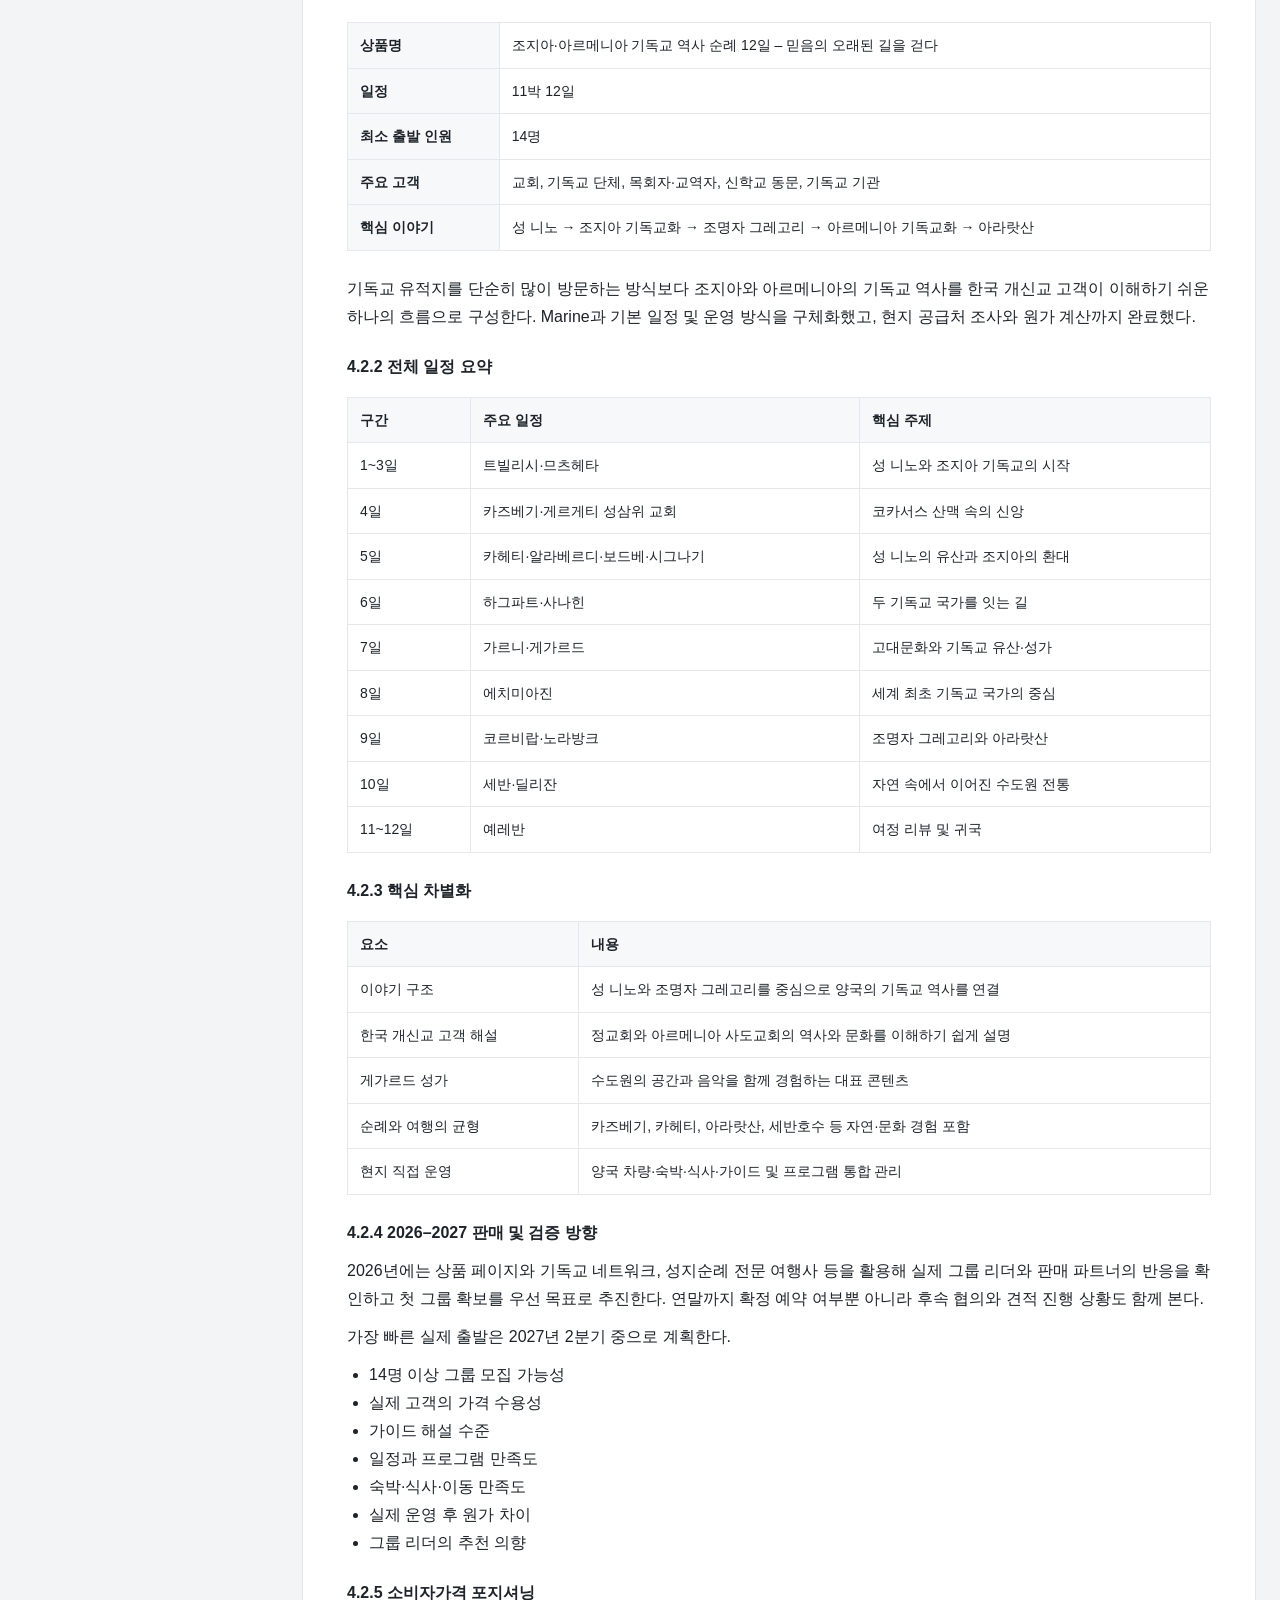
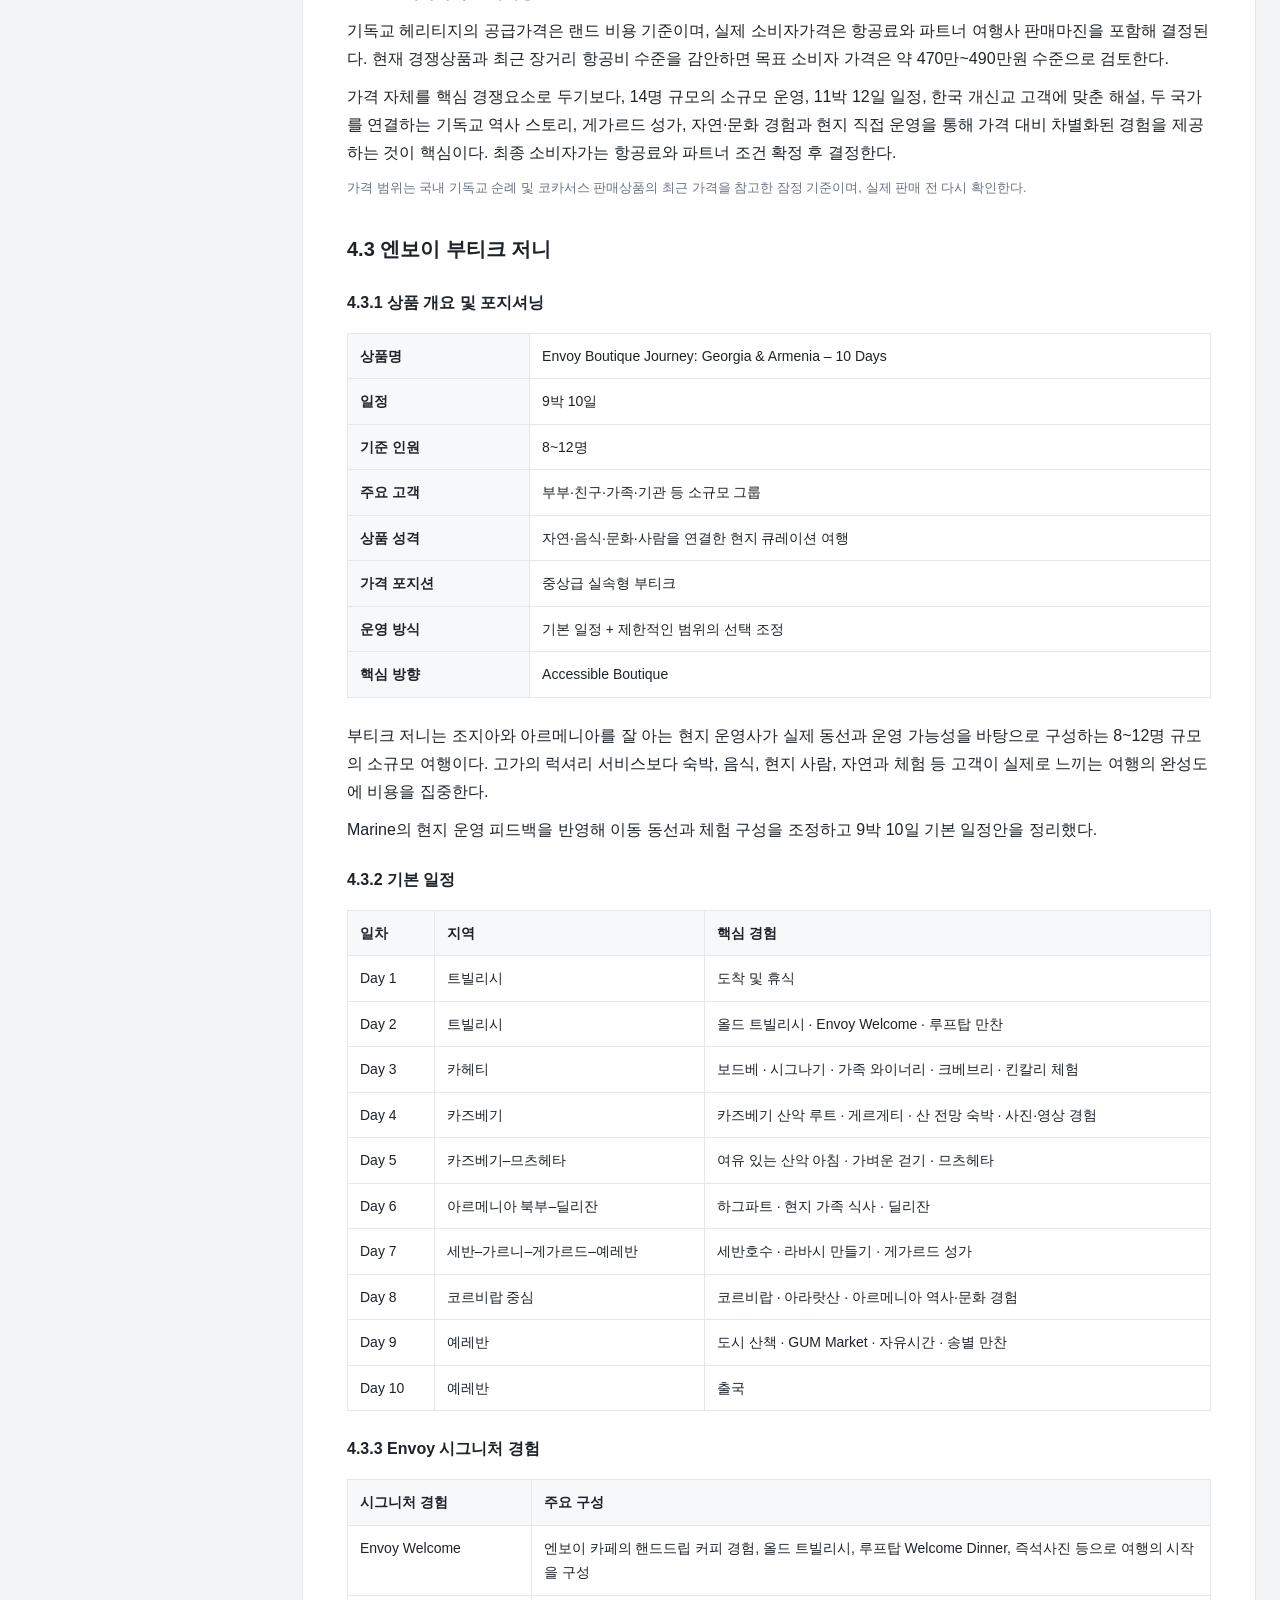
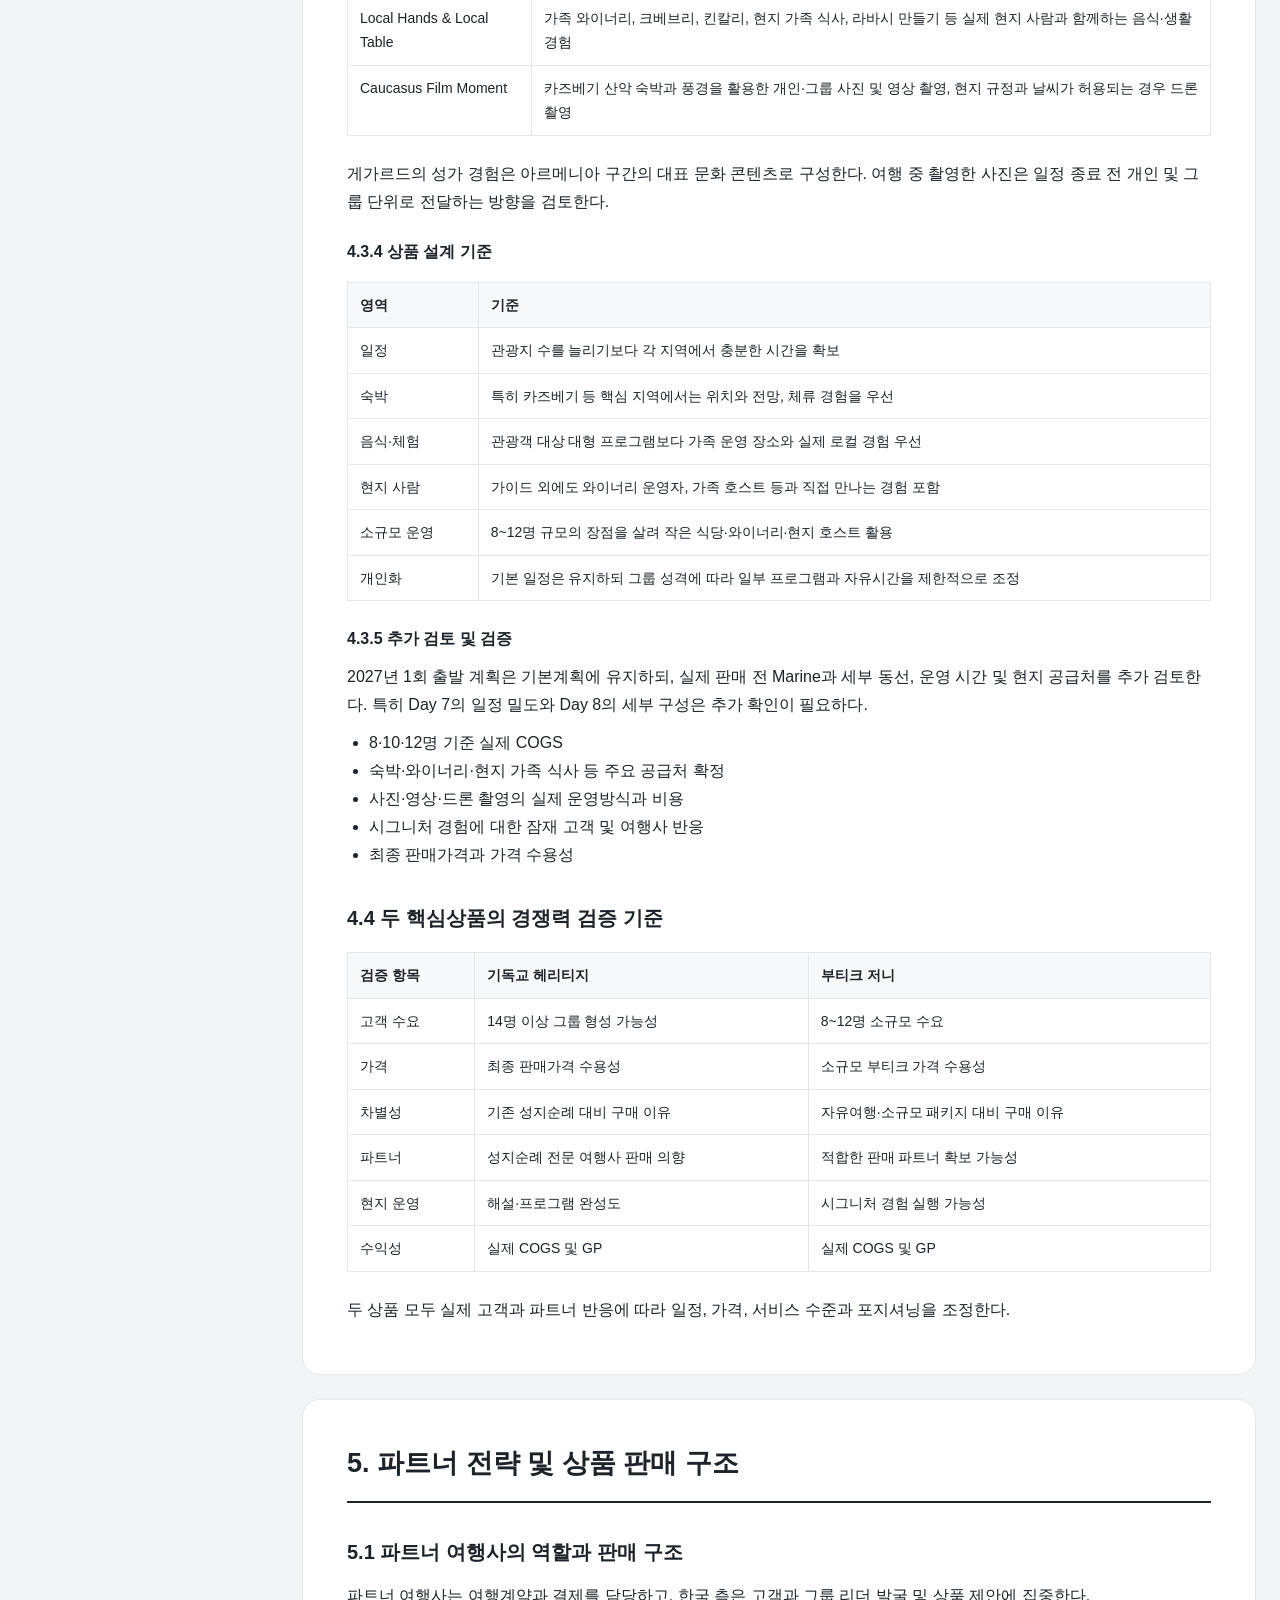
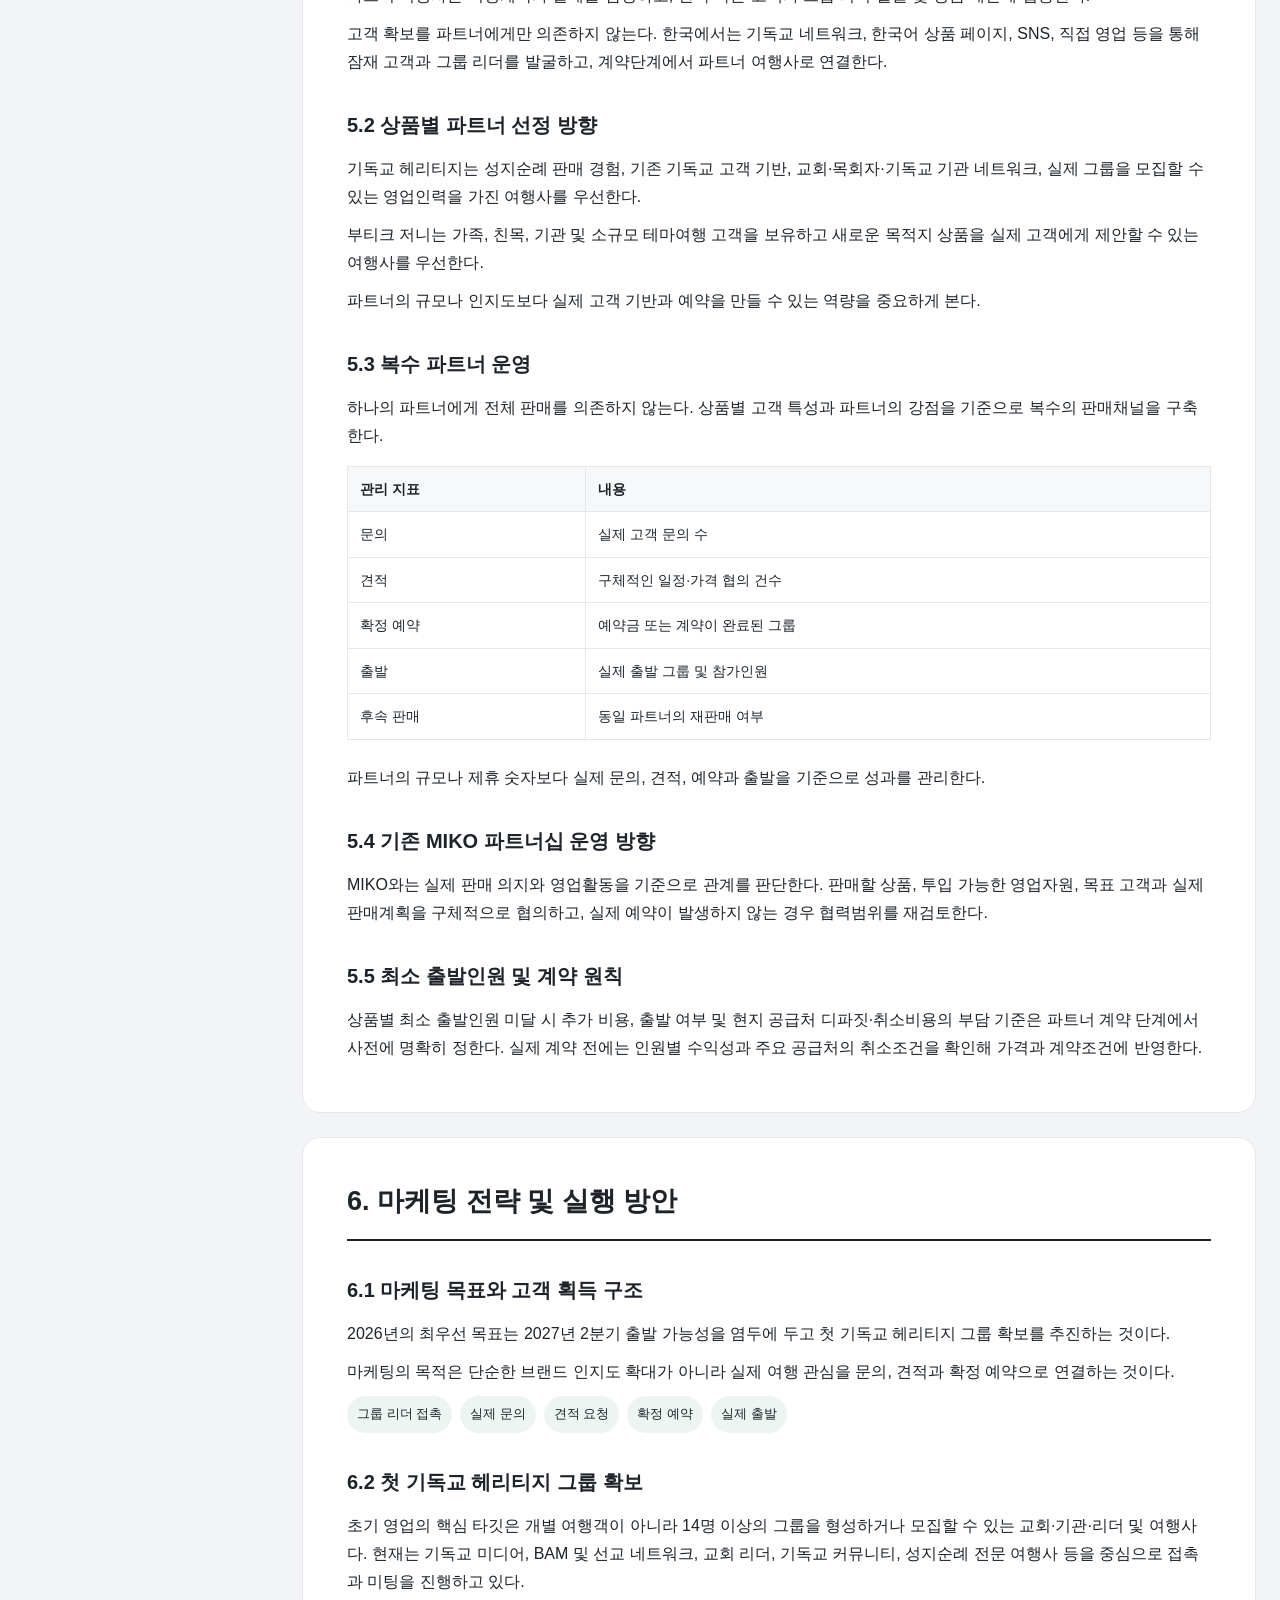
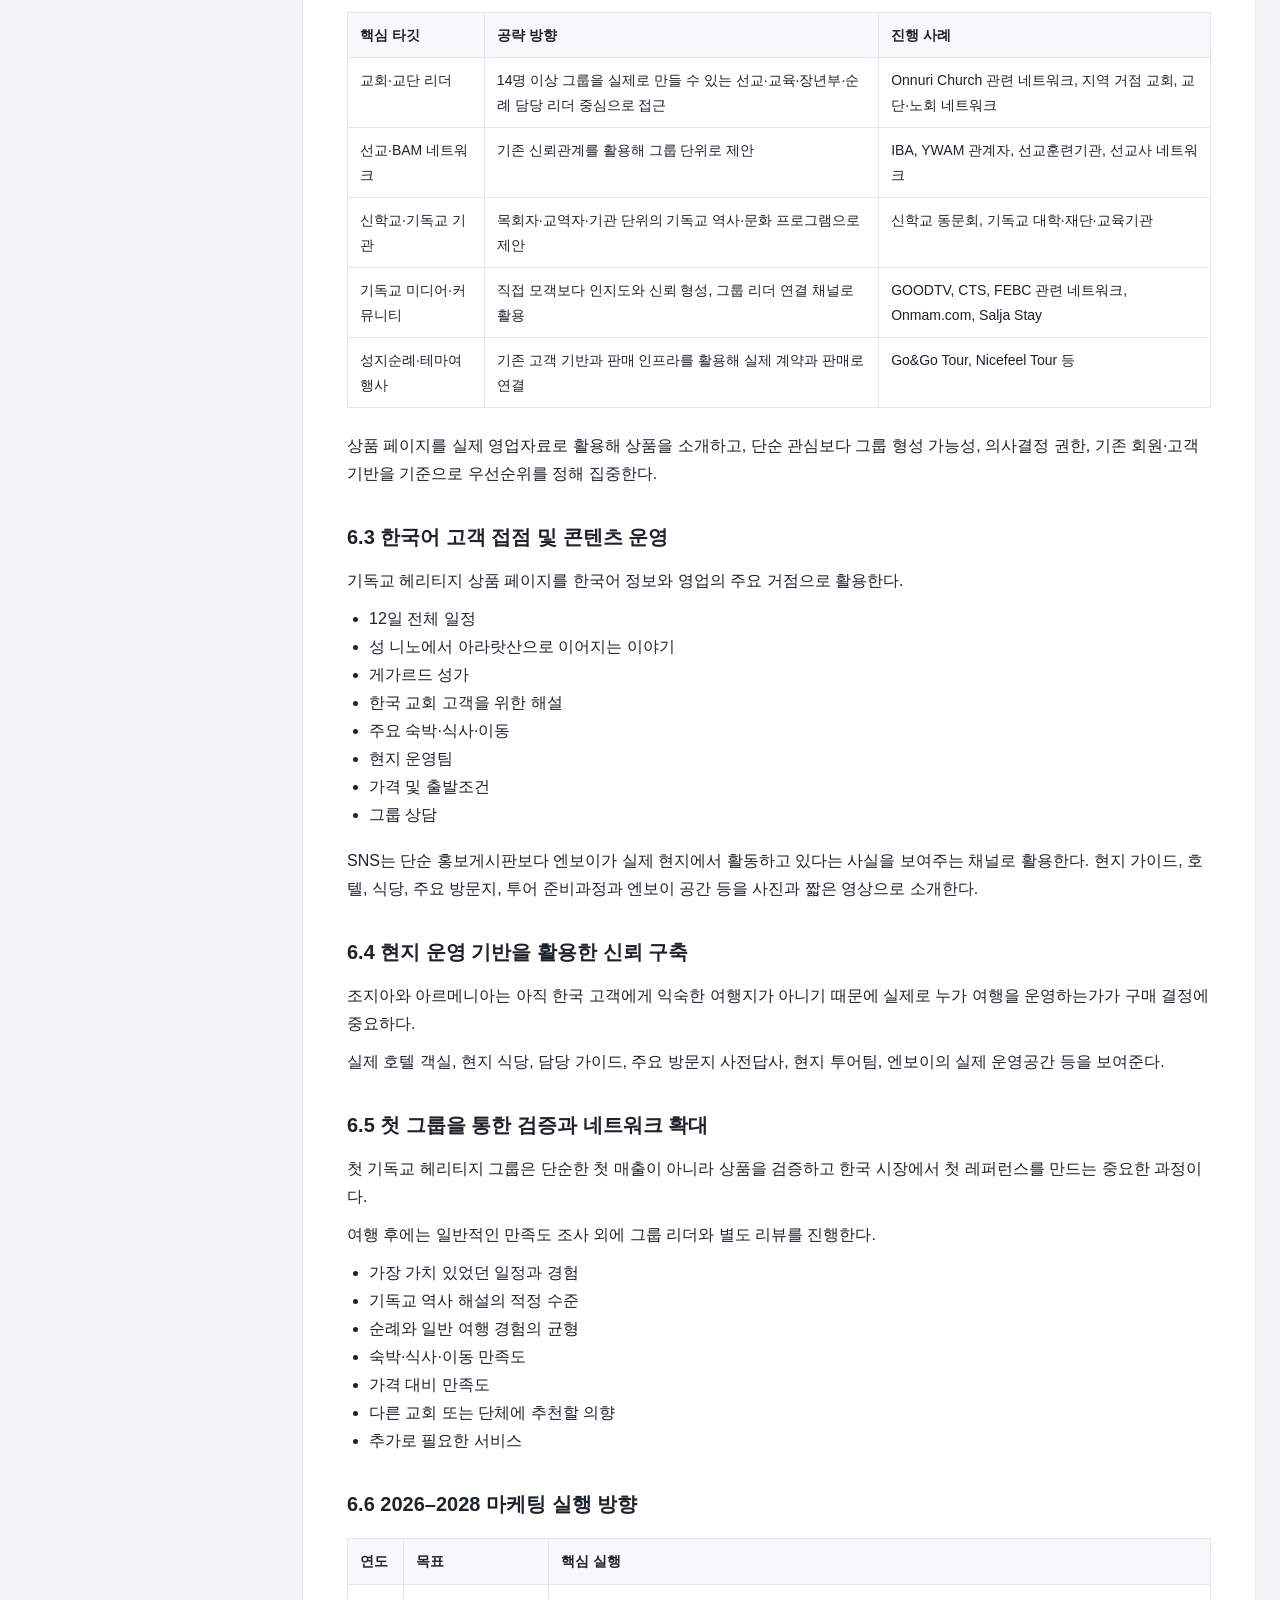
==== commit 819a177c: "Enable Korean PDF generation button" ====
--- a/index.html
+++ b/index.html
@@ -1,5 +1,5 @@
 <!doctype html><html lang="ko"><head><meta charset="utf-8"><meta name="viewport" content="width=device-width,initial-scale=1"><title>조지아 BAM 프로젝트 : 한국 투어 부문 사업계획서</title><link rel="stylesheet" href="styles.css"></head><body id="top">
-<header class="topbar"><div class="topbar-inner"><div class="brand">Georgia BAM Project · Korea Tour</div><div class="actions"><details class="mobile-toc"><summary class="btn">목차</summary><nav><a href="#sec1">1. 사업 개요</a><a href="#sec2">2. 시장 및 환경 분석</a><a href="#sec3">3. 사업모델</a><a href="#sec4">4. 상품 전략</a><a href="#sec5">5. 파트너 전략 및 상품 판매 구조</a><a href="#sec6">6. 마케팅 전략 및 실행 방안</a><a href="#sec7">7. 조직 및 운영 체계</a><a href="#sec8">8. BAM 모델 운영 방안</a><a href="#sec9">9. 핵심 성공 요인 및 주요 리스크</a><a href="#sec10">10. 재무 계획</a></nav></details><a class="btn active" href="index.html">한국어</a><a class="btn" href="en.html">English</a><a class="btn disabled" href="#">PDF 내려받기</a></div></div></header>
+<header class="topbar"><div class="topbar-inner"><div class="brand">Georgia BAM Project · Korea Tour</div><div class="actions"><details class="mobile-toc"><summary class="btn">목차</summary><nav><a href="#sec1">1. 사업 개요</a><a href="#sec2">2. 시장 및 환경 분석</a><a href="#sec3">3. 사업모델</a><a href="#sec4">4. 상품 전략</a><a href="#sec5">5. 파트너 전략 및 상품 판매 구조</a><a href="#sec6">6. 마케팅 전략 및 실행 방안</a><a href="#sec7">7. 조직 및 운영 체계</a><a href="#sec8">8. BAM 모델 운영 방안</a><a href="#sec9">9. 핵심 성공 요인 및 주요 리스크</a><a href="#sec10">10. 재무 계획</a></nav></details><a class="btn active" href="index.html">한국어</a><a class="btn" href="en.html">English</a><a class="btn" href="#" onclick="window.print();return false;">PDF 내려받기</a></div></div></header>
 <div class="layout"><aside class="sidebar"><div class="meta"><strong>Ver 1.0</strong><br>Last Updated · 2026.10.30</div><nav>
 <a href="#sec1">1. 사업 개요</a><a href="#sec2">2. 시장 및 환경 분석</a><a href="#sec3">3. 사업모델</a><a href="#sec4">4. 상품 전략</a><a href="#sec5">5. 파트너 전략 및 상품 판매 구조</a><a href="#sec6">6. 마케팅 전략 및 실행 방안</a><a href="#sec7">7. 조직 및 운영 체계</a><a href="#sec8">8. BAM 모델 운영 방안</a><a href="#sec9">9. 핵심 성공 요인 및 주요 리스크</a><a href="#sec10">10. 재무 계획</a>
 </nav></aside><main>
